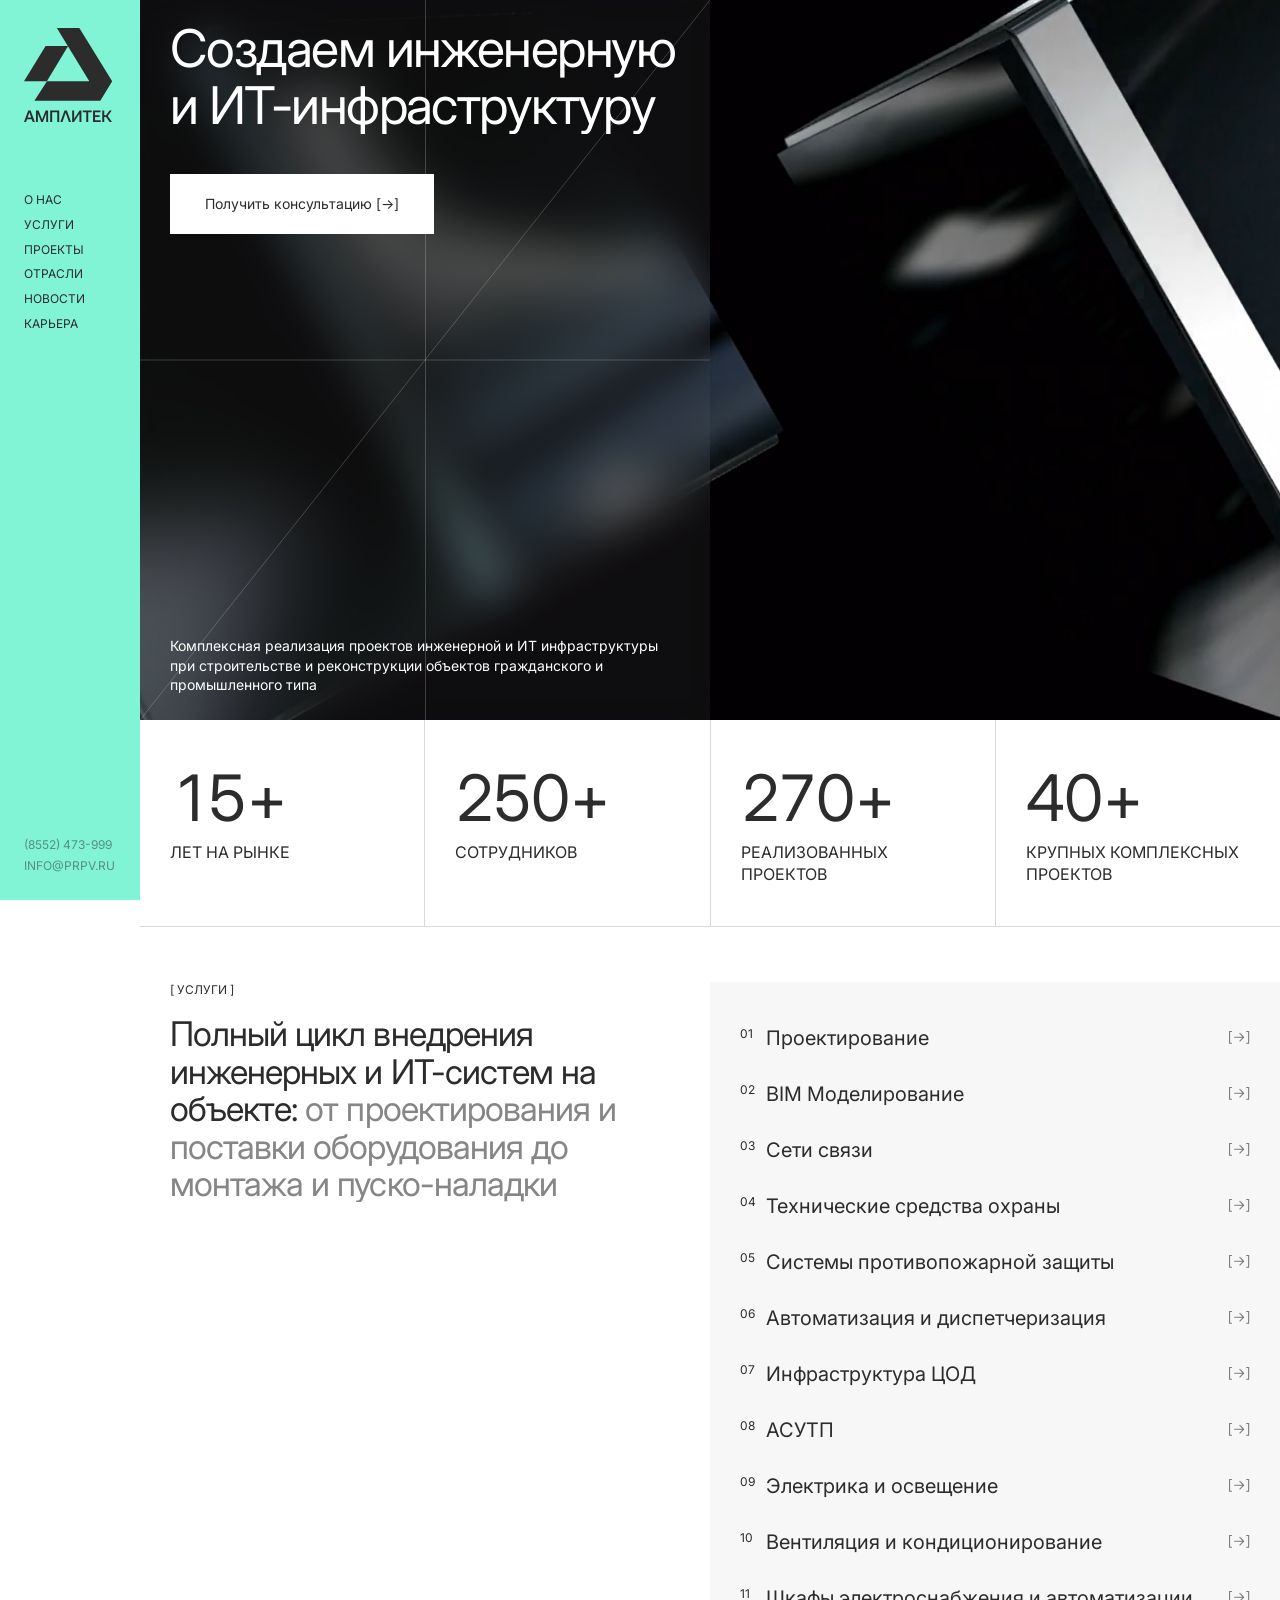
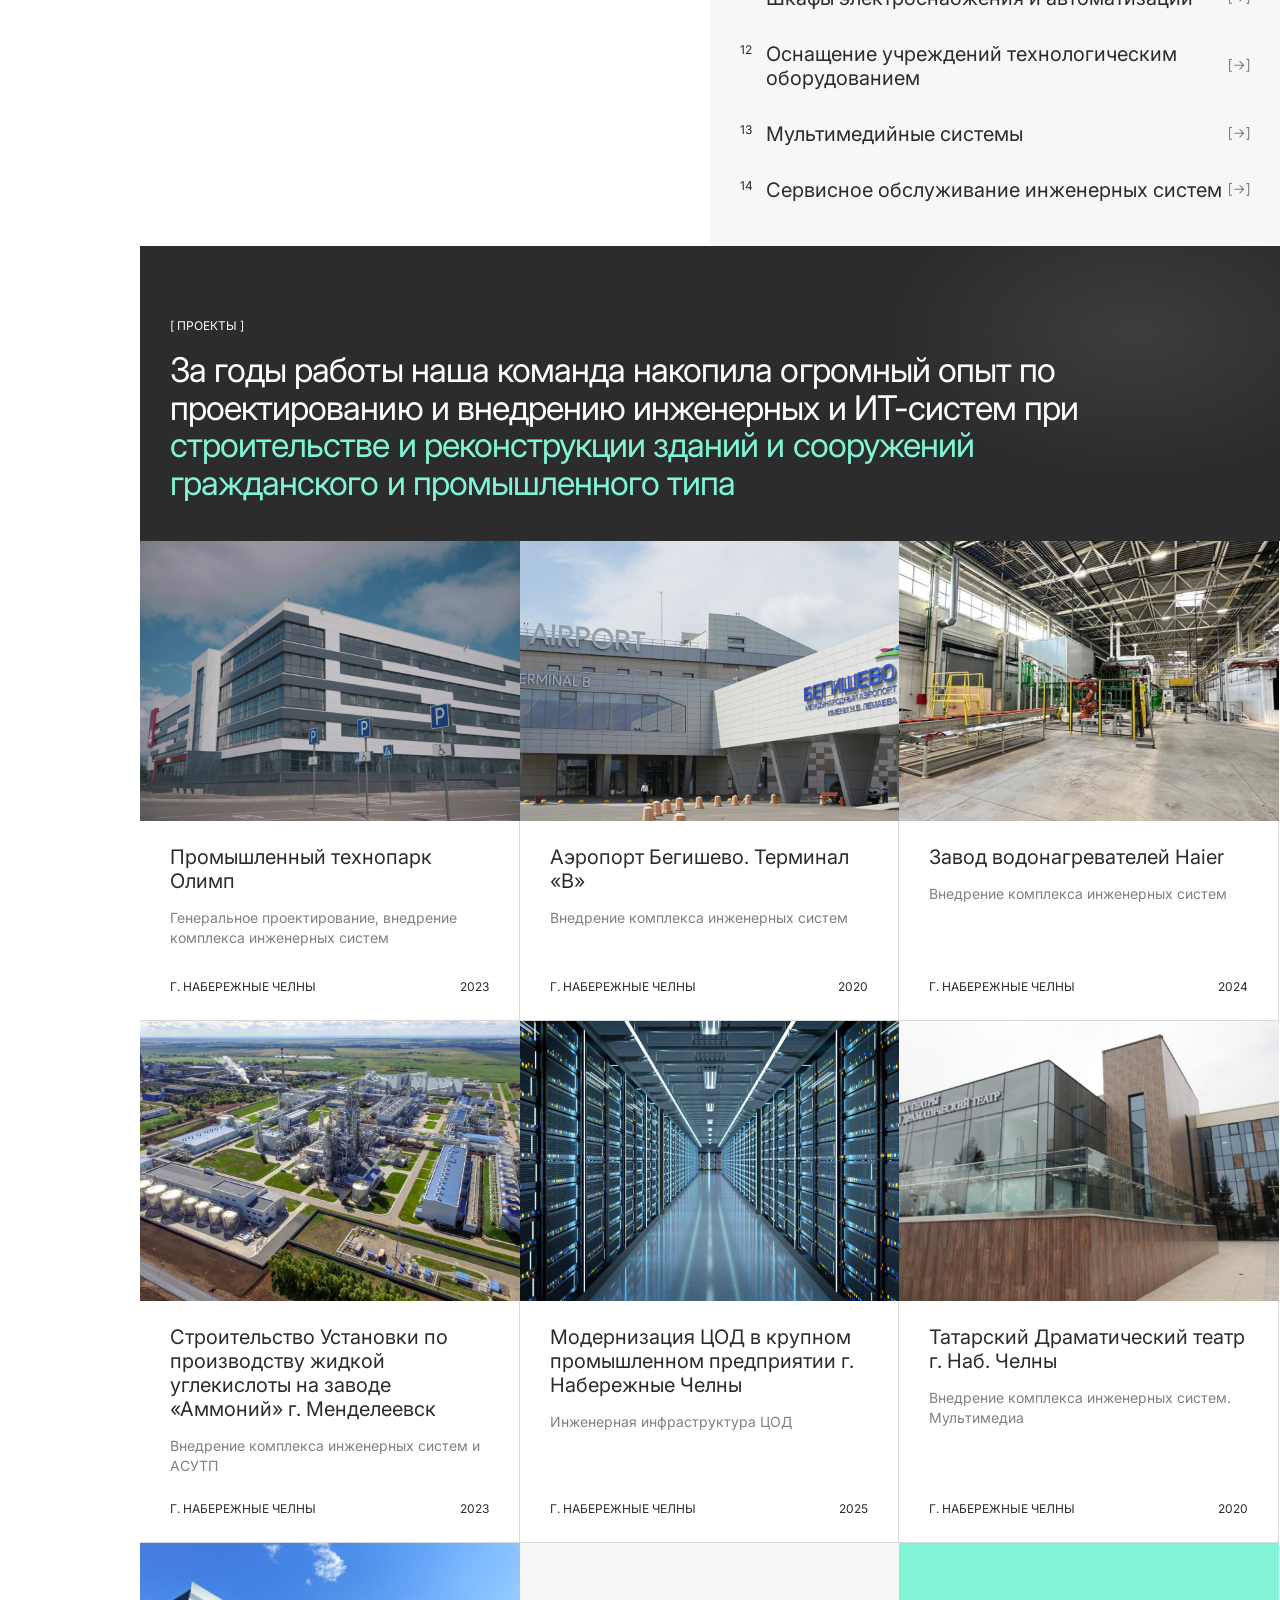
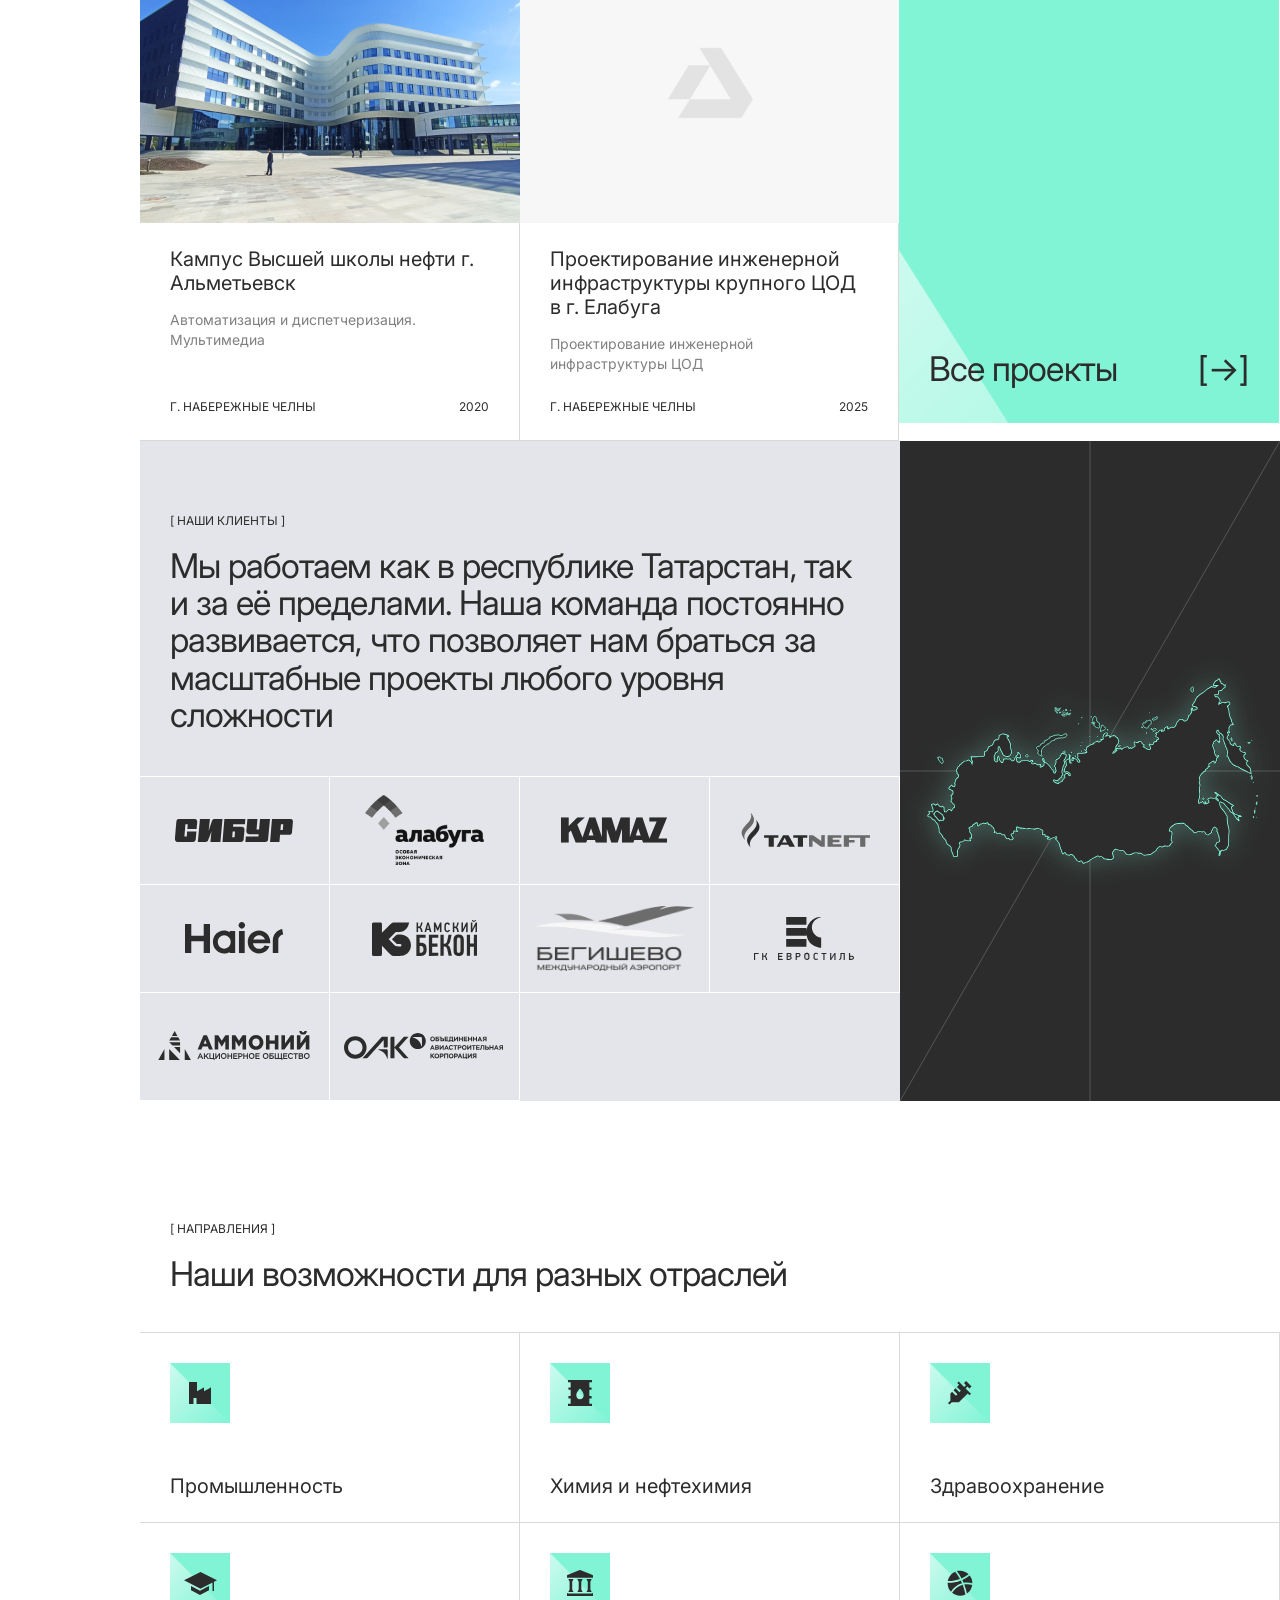
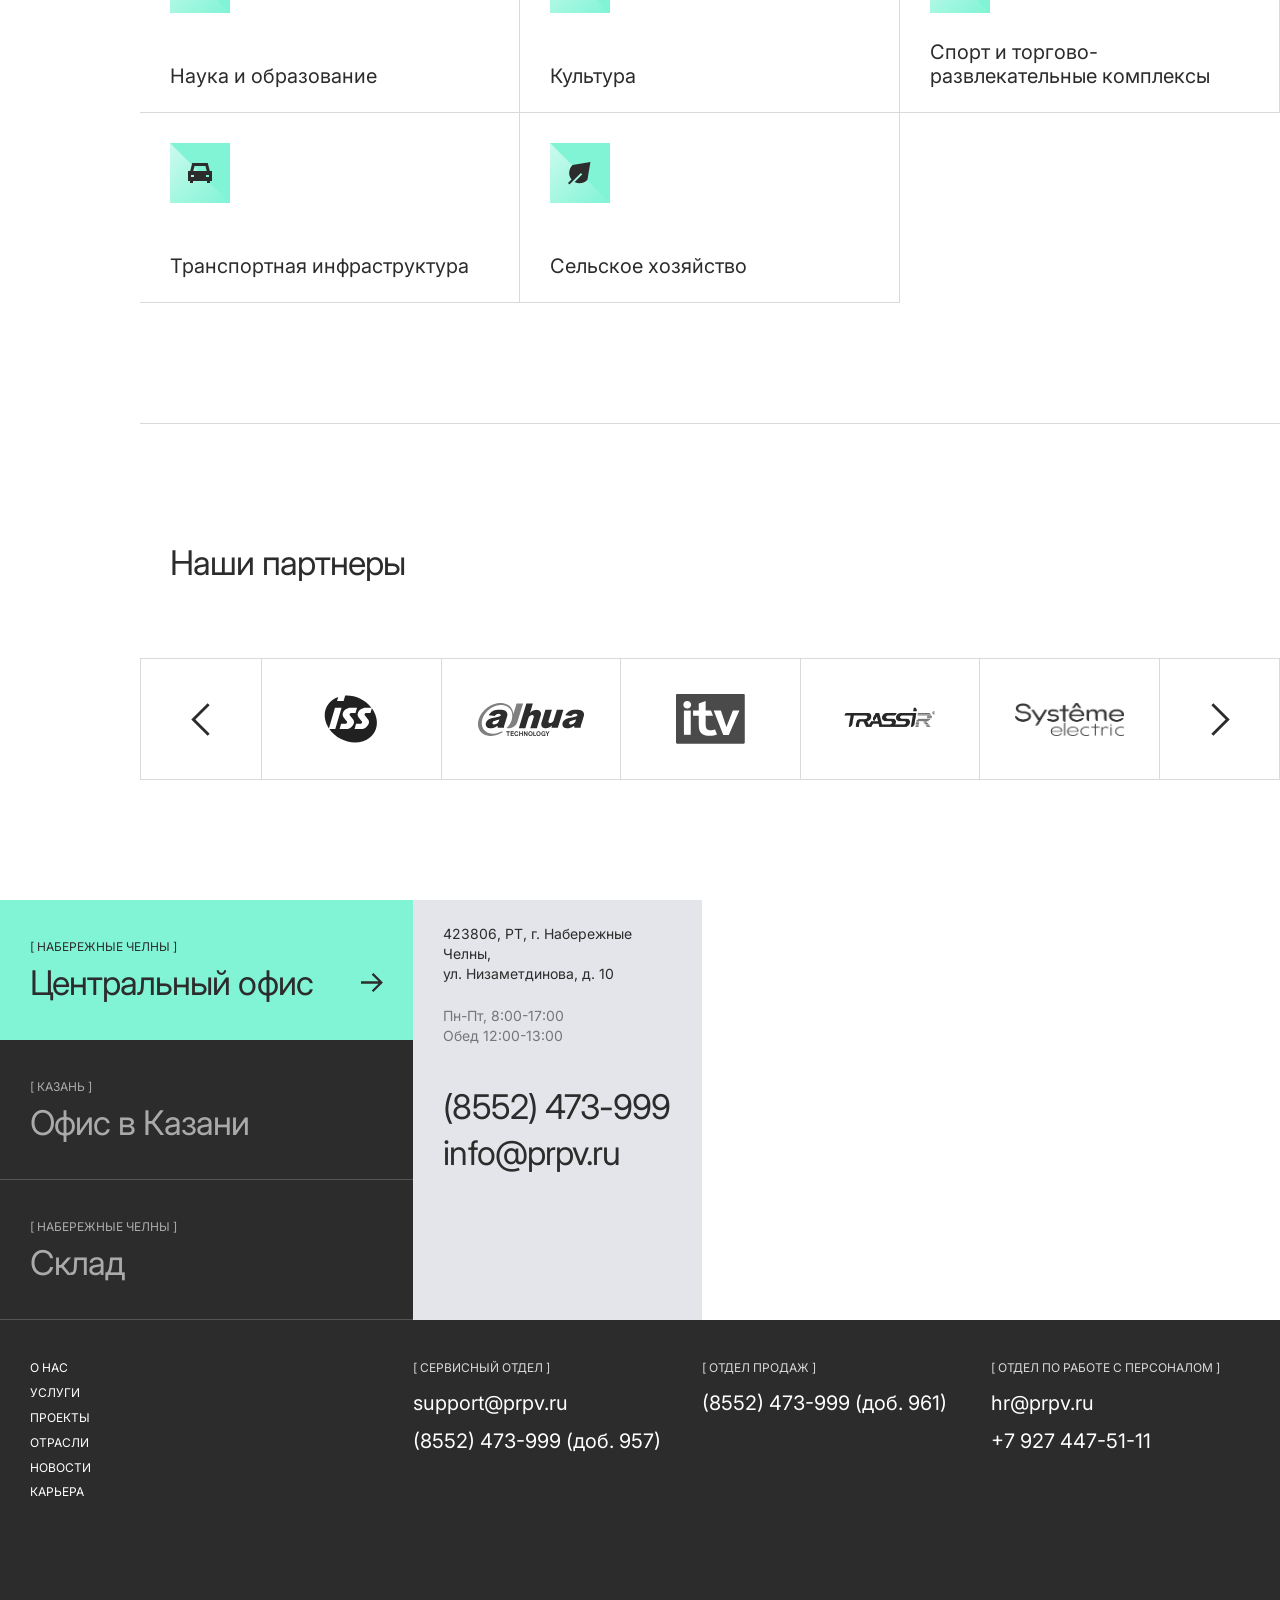
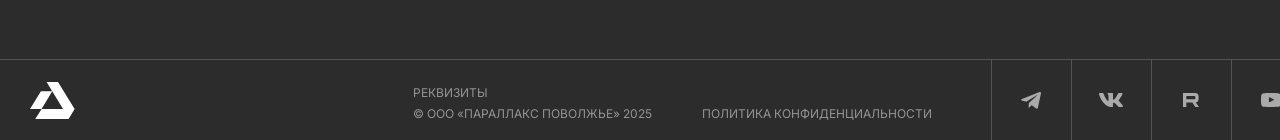
==== index.html @ 50ae4fc4 "some updates" ====
﻿<!DOCTYPE html>
<html lang="ru">
	<head>
		<meta charset="UTF-8" />
		<meta name="viewport" content="width=device-width, initial-scale=1.0" />
		<title>АМПЛИТЕК — Инженерная и ИТ-инфраструктура</title>
		<link rel="preconnect" href="https://fonts.googleapis.com" />
		<link rel="preconnect" href="https://fonts.gstatic.com" crossorigin />
		<link
			href="https://fonts.googleapis.com/css2?family=Inter:wght@400;500&display=swap"
			rel="stylesheet"
		/>
		<link rel="stylesheet" href="css/swiper-bundle.min.css" />
		<link rel="stylesheet" href="css/aos.css" />
		<link rel="stylesheet" href="css/fancybox.css" />
		<link rel="stylesheet" href="css/style.css?ver=233f3" />
	</head>
	<body>
		<!-- Mobile header bar -->
		<header class="mobile-header">
			<a href="#" class="mobile-header__logo" aria-label="АМПЛИТЕК">
				<img src="img/logo-mobile.svg" />
			</a>
		</header>

		<!-- Burger -->
		<button class="burger" id="burger" aria-label="Меню">
			<span class="burger__line"></span>
			<span class="burger__line"></span>
			<span class="burger__line"></span>
		</button>

		<!-- Overlay -->
		<div class="sidebar-overlay" id="sidebarOverlay"></div>

		<!-- Sidebar -->
		<aside class="sidebar" id="sidebar">
			<!-- Mobile header -->
			<div class="sidebar__mob-header">
				<a href="/" class="sidebar__mob-logo" aria-label="АМПЛИТЕК">
					<img src="img/logo-mobile.svg" alt="АМПЛИТЕК" />
				</a>
				<button class="sidebar__close" id="sidebarClose" aria-label="Закрыть">
					<svg width="18" height="18" viewBox="0 0 18 18" fill="none" xmlns="http://www.w3.org/2000/svg"><path d="M1 1L17 17M17 1L1 17" stroke="#2C2C2C" stroke-width="1.5" stroke-linecap="round"/></svg>
				</button>
			</div>
			<!-- Desktop + mobile nav -->
			<div class="sidebar__content">
				<a href="/" class="sidebar__logo" aria-label="АМПЛИТЕК">
					<img src="img/logo.svg" />
				</a>
				<nav class="sidebar__nav">
					<a href="about.html">о нас</a>
					<a href="services.html">Услуги</a>
					<a href="projects.html">проекты</a>
					<a href="industries.html">отрасли</a>
					<a href="news.html">новости</a>
					<a href="career.html">карьера</a>
				</nav>
			</div>
			<!-- Desktop contacts -->
			<div class="sidebar__contacts">
				<a href="tel:+78552473999">(8552) 473-999</a>
				<a href="mailto:info@prpv.ru">info@prpv.ru</a>
			</div>
			<!-- Mobile footer -->
			<div class="sidebar__mob-footer">
				<div class="sidebar__mob-depts">
					<div class="sidebar__mob-dept">
						<span class="label">[ Сервисный отдел ]</span>
						<a href="mailto:support@prpv.ru">support@prpv.ru</a>
						<a href="tel:+78552473957">(8552) 473-999 (доб. 957)</a>
					</div>
					<div class="sidebar__mob-dept">
						<span class="label">[ Отдел продаж ]</span>
						<a href="tel:+78552473961">(8552) 473-999 (доб. 961)</a>
					</div>
					<div class="sidebar__mob-dept">
						<span class="label">[ Отдел по работе с персоналом ]</span>
						<a href="mailto:hr@prpv.ru">hr@prpv.ru</a>
						<a href="tel:+79274475111">+7 927 447-51-11</a>
					</div>
				</div>
				<div class="sidebar__mob-socials">
					<a href="#" class="sidebar__mob-social" aria-label="Telegram"><svg xmlns="http://www.w3.org/2000/svg" width="20" height="17" viewBox="0 0 20 17" fill="none"><path opacity="0.6" d="M19.9362 1.51976L16.9062 15.7048C16.6802 16.7038 16.1002 16.9288 15.2622 16.4778L10.7172 13.1258L8.49216 15.2528C8.26716 15.4788 8.04116 15.7048 7.52516 15.7048L7.88016 11.0298L16.3582 3.32576C16.7122 2.97076 16.2612 2.84176 15.8102 3.13276L5.26916 9.77276L0.723157 8.38676C-0.275843 8.06476 -0.275843 7.38676 0.949157 6.93676L18.6142 0.0697602C19.4842 -0.18824 20.2262 0.26376 19.9362 1.51976Z" fill="#2C2C2C"/></svg></a>
					<a href="#" class="sidebar__mob-social" aria-label="VK"><svg xmlns="http://www.w3.org/2000/svg" width="24" height="14" viewBox="0 0 24 14" fill="none"><path opacity="0.6" fill-rule="evenodd" clip-rule="evenodd" d="M23.45 0.948C23.616 0.402 23.45 0 22.655 0H20.03C19.362 0 19.054 0.347 18.887 0.73C18.887 0.73 17.552 3.926 15.661 6.002C15.049 6.604 14.771 6.795 14.437 6.795C14.27 6.795 14.019 6.604 14.019 6.057V0.948C14.019 0.292 13.835 0 13.279 0H9.151C8.734 0 8.483 0.304 8.483 0.593C8.483 1.214 9.429 1.358 9.526 3.106V6.904C9.526 7.737 9.373 7.888 9.039 7.888C8.149 7.888 5.984 4.677 4.699 1.003C4.45 0.288 4.198 0 3.527 0H0.9C0.15 0 0 0.347 0 0.73C0 1.412 0.89 4.8 4.145 9.281C6.315 12.341 9.37 14 12.153 14C13.822 14 14.028 13.632 14.028 12.997V10.684C14.028 9.947 14.186 9.8 14.715 9.8C15.105 9.8 15.772 9.992 17.33 11.467C19.11 13.216 19.403 14 20.405 14H23.03C23.78 14 24.156 13.632 23.94 12.904C23.702 12.18 22.852 11.129 21.725 9.882C21.113 9.172 20.195 8.407 19.916 8.024C19.527 7.533 19.638 7.314 19.916 6.877C19.916 6.877 23.116 2.451 23.449 0.948" fill="#2C2C2C"/></svg></a>
					<a href="#" class="sidebar__mob-social" aria-label="Rutube"><svg width="16" height="14" viewBox="0 0 16 14" fill="none" xmlns="http://www.w3.org/2000/svg"><path opacity="0.6" d="M11.1072 6.36077H3.30772V3.08736H11.1072C11.5628 3.08736 11.8796 3.17159 12.0386 3.31866C12.1975 3.46574 12.296 3.73853 12.296 4.13702V5.31239C12.296 5.73224 12.1975 6.00502 12.0386 6.15211C11.8796 6.29917 11.5628 6.36205 11.1072 6.36205V6.36077ZM11.6423 0.0012518H0V14H3.30772V9.44563H9.40354L12.296 14H16L12.8109 9.42427C13.9867 9.23947 14.5146 8.85731 14.95 8.22752C15.3854 7.59774 15.6038 6.59082 15.6038 5.24701V4.19737C15.6038 3.40037 15.5242 2.77058 15.3854 2.28788C15.2466 1.80515 15.0094 1.3853 14.6724 1.00817C14.3165 0.65117 13.9202 0.399743 13.4445 0.231297C12.9687 0.0842335 12.3743 0 11.6423 0V0.0012518Z" fill="#2C2C2C"/></svg></a>
					<a href="#" class="sidebar__mob-social" aria-label="YouTube"><svg width="20" height="14" viewBox="0 0 20 14" fill="none" xmlns="http://www.w3.org/2000/svg"><path opacity="0.6" fill-rule="evenodd" clip-rule="evenodd" d="M7.935 9.58282V3.98919L13.338 6.79596L7.935 9.58282ZM19.8 3.02076C19.8 3.02076 19.605 1.64823 19.005 1.04408C18.245 0.251813 17.392 0.247832 17.001 0.201052C14.203 1.33481e-07 10.004 0 10.004 0H9.996C9.996 0 5.798 1.33481e-07 2.999 0.201052C2.608 0.247832 1.756 0.250817 0.995 1.04408C0.395 1.64823 0.2 3.02076 0.2 3.02076C0.2 3.02076 0 4.63117 0 6.24257V7.75245C0 9.36286 0.2 10.9743 0.2 10.9743C0.2 10.9743 0.395 12.3458 0.995 12.95C1.755 13.7432 2.755 13.7173 3.2 13.8009C4.8 13.9532 10 14 10 14C10 14 14.203 13.994 17.001 13.793C17.392 13.7462 18.245 13.7432 19.005 12.95C19.605 12.3458 19.8 10.9743 19.8 10.9743C19.8 10.9743 20 9.36286 20 7.75245V6.24257C20 4.63117 19.8 3.02076 19.8 3.02076Z" fill="#2C2C2C"/></svg></a>
				</div>
			</div>
		</aside>

		<!-- Main content -->
		<main class="main">
			<!-- 1. HERO -->
			<section class="hero" id="about">
				<div class="hero__bg">
					<video
						class="hero__bg-video"
						src="img/14471912_1280_720_30fps.mp4"
						autoplay
						muted
						loop
						playsinline
						preload="auto"
						poster="img/hero-bg.jpg"
					></video>
				</div>
				<div class="hero__overlay">
					<div class="lines lines--glass">
						<div class="hero__glass"></div>

						<!-- vertical center -->
						<div class="line line--v line--center"></div>

						<!-- horizontal center -->
						<div class="line line--h line--middle"></div>

						<!-- diagonal -->
						<svg class="line line--diag">
							<line x1="100%" y1="0" x2="0" y2="100%" />
						</svg>
					</div>

					<div class="hero__inner">
						<h1 class="hero__title reveal-text" duration="10s" delay="0s">
							Создаем инженерную<br />
							и ИТ-инфраструктуру
						</h1>
						<a href="javascript:;" data-fancybox data-src="#hero-cta-modal" class="btn hero__btn reveal-text" duration="7s" delay="0s"
							>Получить консультацию [→]</a
						>
	
					</div>
					<p class="text hero__desc reveal-text" duration="10s" delay="0s">
						Комплексная реализация проектов инженерной и ИТ инфраструктуры при
						строительстве и реконструкции объектов гражданского и промышленного
						типа
					</p>
					<a href="javascript:;" data-fancybox data-src="#hero-cta-modal" class="btn hero__btn--mob">Получить консультацию [→]</a>
				</div>
			</section>

			<!-- 2. STATS -->
			<section class="stats">
				<div class="stats__row">
					<div class="stats__item" data-aos="fade-zoom-in" data-aos-delay="0">
						<span class="stat-block__number" data-count="15" data-suffix="+">15+</span>
						<span class="stat-block__label reveal-text" delay="0.3s">лет на рынке</span>
					</div>
					<div class="stats__item" data-aos="fade-zoom-in" data-aos-delay="200">
						<span class="stat-block__number" data-count="250" data-suffix="+">250+</span>
						<span class="stat-block__label reveal-text" delay="0.3s">сотрудников</span>
					</div>
					<div class="stats__item" data-aos="fade-zoom-in" data-aos-delay="400">
						<span class="stat-block__number" data-count="270" data-suffix="+">270+</span>
						<span class="stat-block__label reveal-text" delay="0.3s">реализованных проектов</span>
					</div>
					<div class="stats__item" data-aos="fade-zoom-in" data-aos-delay="600">
						<span class="stat-block__number" data-count="40" data-suffix="+">40+</span>
						<span class="stat-block__label reveal-text" delay="0.3s">крупных комплексных проектов</span>
					</div>
				</div>
			</section>

			<!-- 3. SERVICES -->
			<section class="services" id="services">
				<div class="services__inner">
					<div class="services__info">
						<div class="section-title">
							<span class="section-title__label label reveal-text"  duration="10s" delay="0s">[ услуги ]</span>
							<h2 class="section-title__heading reveal-text" duration="10s" delay="0s">
								Полный цикл внедрения инженерных и ИТ-систем на объекте:
								<span>
									от проектирования и поставки оборудования до монтажа и
									пуско-наладки</span
								>
							</h2>
						</div>
					</div>
					<div class="services__list-wrap">
						<ul class="services__list">
							<li class="service-item" data-aos="fade-zoom-in" data-aos-delay="0">
								<a href="#" class="service-item__text-cont">
									<span class="service-item__num">01</span
									><span class="service-item__name">Проектирование</span>
								</a>
							</li>
							<li class="service-item" data-aos="fade-zoom-in" data-aos-delay="50">
								<a href="#" class="service-item__text-cont">
									<span class="service-item__num">02</span
									><span class="service-item__name">BIM Моделирование</span>
								</a>
							</li>
							<li class="service-item" data-aos="fade-zoom-in" data-aos-delay="100">
								<a href="#" class="service-item__text-cont">
									<span class="service-item__num">03</span
									><span class="service-item__name">Сети связи</span>
								</a>
							</li>
							<li class="service-item" data-aos="fade-zoom-in" data-aos-delay="150">
								<a href="#" class="service-item__text-cont">
									<span class="service-item__num">04</span
									><span class="service-item__name"
										>Технические средства охраны</span
									>
								</a>
							</li>
							<li class="service-item" data-aos="fade-zoom-in" data-aos-delay="200">
								<a href="#" class="service-item__text-cont">
									<span class="service-item__num">05</span
									><span class="service-item__name"
										>Системы противопожарной защиты</span
									>
								</a>
							</li>
							<li class="service-item" data-aos="fade-zoom-in" data-aos-delay="250">
								<a href="#" class="service-item__text-cont">
									<span class="service-item__num">06</span
									><span class="service-item__name"
										>Автоматизация и диспетчеризация</span
									>
								</a>
							</li>
							<li class="service-item" data-aos="fade-zoom-in" data-aos-delay="300">
								<a href="#" class="service-item__text-cont">
									<span class="service-item__num">07</span
									><span class="service-item__name">Инфраструктура ЦОД</span>
								</a>
							</li>
							<li class="service-item" data-aos="fade-zoom-in" data-aos-delay="350">
								<a href="#" class="service-item__text-cont">
									<span class="service-item__num">08</span
									><span class="service-item__name">АСУТП</span>
								</a>
							</li>
							<li class="service-item" data-aos="fade-zoom-in" data-aos-delay="400">
								<a href="#" class="service-item__text-cont">
									<span class="service-item__num">09</span
									><span class="service-item__name">Электрика и освещение</span>
								</a>
							</li>
							<li class="service-item" data-aos="fade-zoom-in" data-aos-delay="450">
								<a href="#" class="service-item__text-cont">
									<span class="service-item__num">10</span
									><span class="service-item__name"
										>Вентиляция и кондиционирование</span
									>
								</a>
							</li>
							<li class="service-item" data-aos="fade-zoom-in" data-aos-delay="500">
								<a href="#" class="service-item__text-cont">
									<span class="service-item__num">11</span
									><span class="service-item__name"
										>Шкафы электроснабжения и автоматизации</span
									>
								</a>
							</li>
							<li class="service-item" data-aos="fade-zoom-in" data-aos-delay="550">
								<a href="#" class="service-item__text-cont">
									<span class="service-item__num">12</span
									><span class="service-item__name"
										>Оснащение учреждений технологическим оборудованием</span
									>
								</a>
							</li>
							<li class="service-item" data-aos="fade-zoom-in" data-aos-delay="600">
								<a href="#" class="service-item__text-cont">
									<span class="service-item__num">13</span
									><span class="service-item__name"
										>Мультимедийные системы</span
									>
								</a>
							</li>
							<li class="service-item" data-aos="fade-zoom-in" data-aos-delay="650">
								<a href="#" class="service-item__text-cont">
									<span class="service-item__num">14</span
									><span class="service-item__name"
										>Сервисное обслуживание инженерных систем</span
									>
								</a>
							</li>
						</ul>
						<button class="services__show-more" aria-expanded="false">Показать еще [+]</button>
					</div>
				</div>
			</section>

			<!-- 4. PROJECTS -->
			<section class="projects" id="projects">
				<div class="projects__header">
					<div class="section-title">
						<span class="section-title__label section-title__label--white label reveal-text" duration="10s" delay="0.1s"							>[ Проекты ]</span
						>
						<h2 class="section-title__heading section-title__heading--white reveal-text" duration="10s" delay="0.2s">
							За годы работы наша команда накопила огромный опыт по
							проектированию и внедрению инженерных и ИТ-систем при
							<span>
								строительстве и реконструкции зданий и сооружений гражданского
								и промышленного типа
							</span>
						</h2>
					</div>
					<div class="projects__glow"></div>
				</div>
				<div class="projects__grid">
					<a href="project-detail.html" class="case-card">
						<div class="case-card__inner" data-aos="fade-zoom-in" data-aos-delay="0">
						<div class="case-card__img-wrap">
							<img
								src="img/project-1.jpg"
								alt="Промышленный технопарк Олимп"
								class="case-card__img"
							/>
						</div>
						<div class="case-card__body">
							<div class="case-card__info">
								<h3 class="case-card__title">Промышленный технопарк Олимп</h3>
								<p class="case-card__desc">
									Генеральное проектирование, внедрение комплекса инженерных
									систем
								</p>
							</div>
							<div class="case-card__meta">
								<span class="case-card__city label">г. Набережные Челны</span>
								<span class="case-card__year label">2023</span>
							</div>
						</div>
						</div>
					</a>

					<a href="project-detail.html" class="case-card">
						<div class="case-card__inner" data-aos="fade-zoom-in" data-aos-delay="200">
						<div class="case-card__img-wrap">
							<img
								src="img/project-2.jpg"
								alt="Аэропорт Бегишево"
								class="case-card__img"
							/>
						</div>
						<div class="case-card__body">
							<div class="case-card__info">
								<h3 class="case-card__title">
									Аэропорт Бегишево. Терминал «B»
								</h3>
								<p class="case-card__desc">
									Внедрение комплекса инженерных систем
								</p>
							</div>
							<div class="case-card__meta">
								<span class="case-card__city label">г. Набережные Челны</span>
								<span class="case-card__year label">2020</span>
							</div>
						</div>
						</div>
					</a>

					<a href="project-detail.html" class="case-card">
						<div class="case-card__inner" data-aos="fade-zoom-in" data-aos-delay="400">
						<div class="case-card__img-wrap">
							<img
								src="img/project-3.jpg"
								alt="Завод Haier"
								class="case-card__img"
							/>
						</div>
						<div class="case-card__body">
							<div class="case-card__info">
								<h3 class="case-card__title">Завод водонагревателей Haier</h3>
								<p class="case-card__desc">
									Внедрение комплекса инженерных систем
								</p>
							</div>
							<div class="case-card__meta">
								<span class="case-card__city label">г. Набережные Челны</span>
								<span class="case-card__year label">2024</span>
							</div>
						</div>
						</div>
					</a>

					<a href="project-detail.html" class="case-card">
						<div class="case-card__inner" data-aos="fade-zoom-in" data-aos-delay="0">
						<div class="case-card__img-wrap">
							<img
								src="img/project-4.jpg"
								alt="Завод Аммоний"
								class="case-card__img"
							/>
						</div>
						<div class="case-card__body">
							<div class="case-card__info">
								<h3 class="case-card__title">
									Строительство Установки по производству жидкой углекислоты на
									заводе «Аммоний» г. Менделеевск
								</h3>
								<p class="case-card__desc">
									Внедрение комплекса инженерных систем и АСУТП
								</p>
							</div>
							<div class="case-card__meta">
								<span class="case-card__city label">г. Набережные Челны</span>
								<span class="case-card__year label">2023</span>
							</div>
						</div>
						</div>
					</a>

					<a href="project-detail.html" class="case-card">
						<div class="case-card__inner" data-aos="fade-zoom-in" data-aos-delay="200">
						<div class="case-card__img-wrap">
							<img
								src="img/project-5.jpg"
								alt="Модернизация ЦОД"
								class="case-card__img"
							/>
						</div>
						<div class="case-card__body">
							<div class="case-card__info">
								<h3 class="case-card__title">
									Модернизация ЦОД в крупном промышленном предприятии г.
									Набережные Челны
								</h3>
								<p class="case-card__desc">Инженерная инфраструктура ЦОД</p>
							</div>
							<div class="case-card__meta">
								<span class="case-card__city label">г. Набережные Челны</span>
								<span class="case-card__year label">2025</span>
							</div>
						</div>
						</div>
					</a>

					<a href="project-detail.html" class="case-card">
						<div class="case-card__inner" data-aos="fade-zoom-in" data-aos-delay="400">
						<div class="case-card__img-wrap">
							<img
								src="img/project-6.jpg"
								alt="Татарский Драматический театр"
								class="case-card__img"
							/>
						</div>
						<div class="case-card__body">
							<div class="case-card__info">
								<h3 class="case-card__title">
									Татарский Драматический театр г. Наб. Челны
								</h3>
								<p class="case-card__desc">
									Внедрение комплекса инженерных систем. Мультимедиа
								</p>
							</div>
							<div class="case-card__meta">
								<span class="case-card__city label">г. Набережные Челны</span>
								<span class="case-card__year label">2020</span>
							</div>
						</div>
						</div>
					</a>

					<a href="project-detail.html" class="case-card">
						<div class="case-card__inner" data-aos="fade-zoom-in" data-aos-delay="0">
						<div class="case-card__img-wrap">
							<img
								src="img/project-7.jpg"
								alt="Кампус Высшей школы нефти"
								class="case-card__img"
							/>
						</div>
						<div class="case-card__body">
							<div class="case-card__info">
								<h3 class="case-card__title">
									Кампус Высшей школы нефти г. Альметьевск
								</h3>
								<p class="case-card__desc">
									Автоматизация и диспетчеризация. Мультимедиа
								</p>
							</div>
							<div class="case-card__meta">
								<span class="case-card__city label">г. Набережные Челны</span>
								<span class="case-card__year label">2020</span>
							</div>
						</div>
						</div>
					</a>

					<a href="project-detail.html" class="case-card">
						<div class="case-card__inner" data-aos="fade-zoom-in" data-aos-delay="200">
						<!-- PLACEHOLDER: project-8 image has no fill in Figma source node 120:2284 -->
						<div class="case-card__img-wrap">
							<img
								src="img/project-8.jpg"
								alt="ЦОД в г. Елабуга"
								class="case-card__img"
							/>
						</div>
						<div class="case-card__body">
							<div class="case-card__info">
								<h3 class="case-card__title">
									Проектирование инженерной инфраструктуры крупного ЦОД в г.
									Елабуга
								</h3>
								<p class="case-card__desc">
									Проектирование инженерной инфраструктуры ЦОД
								</p>
							</div>
							<div class="case-card__meta">
								<span class="case-card__city label">г. Набережные Челны</span>
								<span class="case-card__year label">2025</span>
							</div>
						</div>
						</div>
					</a>
					
					<div data-aos="fade-zoom-in" data-aos-delay="400" class="case-card">
						<a href="#" class="big-btn-cell accent-tri">
							<div class="big-btn-cell__inner">
								<span class="big-btn-cell__text">Все проекты</span>
								<span class="big-btn-cell__arrow">[→]</span>
							</div>
						</a>
					</div>
				</div>
			</section>

			<!-- 5. CLIENTS + MAP -->
			<section class="clients">
				<div class="clients__inner">
					<div class="clients__content">
						<div class="section-title">
							<span class="section-title__label label  reveal-text" duration="10s" delay="0.1s"	 >[ Наши клиенты ]</span>
							<h2 class="section-title__heading reveal-text" duration="10s" delay="0.1s"	>
								Мы работаем как в республике Татарстан, так и за её пределами.
								Наша команда постоянно развивается, что позволяет нам браться за
								масштабные проекты любого уровня сложности
							</h2>
						</div>
						<div class="clients__logos">
							<div class="clients__logo-placeholder" data-aos="fade-zoom-in" data-aos-delay="0">
								<img src="img/sibur-logo.svg" />
							</div>
							<div class="clients__logo-placeholder" data-aos="fade-zoom-in" data-aos-delay="200">
								<img src="img/alabuga-logo.png" />
							</div>
							<div class="clients__logo-placeholder" data-aos="fade-zoom-in" data-aos-delay="400">
								<img src="img/kamaz-svg.svg" />
							</div>
							<div class="clients__logo-placeholder" data-aos="fade-zoom-in" data-aos-delay="600">
								<img src="img/tatneft-logo.svg" />
							</div>
							<div class="clients__logo-placeholder" data-aos="fade-zoom-in" data-aos-delay="200">
								<img src="img/haier.svg" />
							</div>
							<div class="clients__logo-placeholder" data-aos="fade-zoom-in" data-aos-delay="400">
								<img src="img/kams-beton-logo.svg" />
							</div>
							<div class="clients__logo-placeholder" data-aos="fade-zoom-in" data-aos-delay="600">
								<img src="img/begi.png" />
							</div>
							<div class="clients__logo-placeholder" data-aos="fade-zoom-in" data-aos-delay="800">
								<img src="img/evrostile.svg" />
							</div>
							<div class="clients__logo-placeholder" data-aos="fade-zoom-in" data-aos-delay="800">
								<img src="img/amoni.svg" />
							</div>
							<div class="clients__logo-placeholder" data-aos="fade-zoom-in" data-aos-delay="800">
								<img src="img/aok.svg" />
							</div>
						</div>
					</div>
					<div class="clients__map">
						<div class="lines lines--glass">
							<img src="img/map.svg" />

							<!-- vertical center -->
							<div class="line line--v line--center"></div>

							<!-- horizontal center -->
							<div class="line line--h line--middle"></div>

							<!-- diagonal -->
							<svg class="line line--diag">
								<line x1="100%" y1="0" x2="0" y2="100%" />
							</svg>
						</div>
					</div>
				</div>
			</section>

			<!-- 6. INDUSTRIES -->
			<section class="industries" id="industries">
				<div class="industries__title">
					<span class="section-title__label label reveal-text" duration="10s" >[ Направления ]</span>
					<h2 class="section-title__heading reveal-text" duration="10s" >
						Наши возможности для разных отраслей
					</h2>
				</div>
				<div class="industries__grid">
					<div class="industry-card-item" data-aos="fade-zoom-in" data-aos-delay="0">
						<a href="industries-detail.html" class="industry-card">
							<div class="industry-card__icon accent-tri">
								<img src="img/industry1.svg" />
							</div>
							<h3 class="industry-card__name">Промышленность</h3>
						</a>
					</div>

					<div class="industry-card-item" data-aos="fade-zoom-in" data-aos-delay="100">
						<a href="industries-detail.html" class="industry-card">
							<div class="industry-card__icon accent-tri">
								<img src="img/industry2.svg" />
							</div>
							<h3 class="industry-card__name">Химия и нефтехимия</h3>
						</a>
					</div>

					<div class="industry-card-item" data-aos="fade-zoom-in" data-aos-delay="200">
						<a href="industries-detail.html" class="industry-card">
							<div class="industry-card__icon accent-tri">
								<img src="img/industry3.svg" />
							</div>
							<h3 class="industry-card__name">Здравоохранение</h3>
						</a>
					</div>

					<div class="industry-card-item" data-aos="fade-zoom-in" data-aos-delay="0">
						<a href="industries-detail.html" class="industry-card">
							<div class="industry-card__icon accent-tri">
								<img src="img/industry4.svg" />
							</div>
							<h3 class="industry-card__name">Наука и образование</h3>
						</a>
					</div>

					<div class="industry-card-item" data-aos="fade-zoom-in" data-aos-delay="100">
						<a href="industries-detail.html" class="industry-card">
							<div class="industry-card__icon accent-tri">
								<img src="img/industry5.svg" />
							</div>
							<h3 class="industry-card__name">Культура</h3>
						</a>
					</div>

					<div class="industry-card-item" data-aos="fade-zoom-in" data-aos-delay="200">
						<a href="industries-detail.html" class="industry-card">
							<div class="industry-card__icon accent-tri">
								<img src="img/industry6.svg" />
							</div>
							<h3 class="industry-card__name">
								Спорт и торгово-развлекательные комплексы
							</h3>
						</a>
					</div>

					<div class="industry-card-item" data-aos="fade-zoom-in" data-aos-delay="0">
						<a href="industries-detail.html" class="industry-card">
							<div class="industry-card__icon accent-tri">
								<img src="img/industry7.svg" />
							</div>
							<h3 class="industry-card__name">Транспортная инфраструктура</h3>
						</a>
					</div>

					<div class="industry-card-item" data-aos="fade-zoom-in" data-aos-delay="100">
						<a href="industries-detail.html" class="industry-card">
							<div class="industry-card__icon accent-tri">
								<img src="img/industry8.svg" />
							</div>
							<h3 class="industry-card__name">Сельское хозяйство</h3>
						</a>
					</div>
				</div>
			</section>

			<!-- 7. PARTNERS -->
			<section class="partners" id="partners">
				<h2 class="partners__title reveal-text" duration="10s">Наши партнеры</h2>
				<div class="partners__slider-wrap"  data-aos="fade-zoom-in" data-aos-delay="400">
					<button
						class="partners__btn partners__btn--prev"
						id="partnersPrev"
						aria-label="Назад"
					>
						<svg
							width="49"
							height="49"
							viewBox="0 0 49 49"
							fill="none"
							xmlns="http://www.w3.org/2000/svg"
						>
							<path
								fill-rule="evenodd"
								clip-rule="evenodd"
								d="M30.6263 8.16602L14.293 24.4994L30.6263 40.8327L32.668 38.791L18.3763 24.4994L32.668 10.2077L30.6263 8.16602Z"
								fill="#2C2C2C"
							/>
						</svg>
					</button>
					<div class="swiper partners-swiper" >
						<div class="swiper-wrapper">
							<div class="swiper-slide">
								<div class="partner-logo">
									<img src="img/partner1.svg" alt="Партнер" />
								</div>
							</div>
							<div class="swiper-slide">
								<div class="partner-logo">
									<img src="img/partner2.svg" alt="Партнер" />
								</div>
							</div>
							<div class="swiper-slide">
								<div class="partner-logo">
									<img src="img/partner3.svg" alt="Партнер" />
								</div>
							</div>
							<div class="swiper-slide">
								<div class="partner-logo">
									<img src="img/partner4.png" alt="Партнер" />
								</div>
							</div>
							<div class="swiper-slide">
								<div class="partner-logo">
									<img src="img/partner5.png" alt="Партнер" />
								</div>
							</div>
								<div class="swiper-slide">
								<div class="partner-logo">
									<img src="img/partner1.svg" alt="Партнер" />
								</div>
							</div>
							<div class="swiper-slide">
								<div class="partner-logo">
									<img src="img/partner2.svg" alt="Партнер" />
								</div>
							</div>
							<div class="swiper-slide">
								<div class="partner-logo">
									<img src="img/partner3.svg" alt="Партнер" />
								</div>
							</div>
							<div class="swiper-slide">
								<div class="partner-logo">
									<img src="img/partner4.png" alt="Партнер" />
								</div>
							</div>
							<div class="swiper-slide">
								<div class="partner-logo">
									<img src="img/partner5.png" alt="Партнер" />
								</div>
							</div>
						</div>
					</div>
					<button
						class="partners__btn partners__btn--next"
						id="partnersNext"
						aria-label="Вперед"
					>
						<svg
							width="49"
							height="49"
							viewBox="0 0 49 49"
							fill="none"
							xmlns="http://www.w3.org/2000/svg"
						>
							<path
								fill-rule="evenodd"
								clip-rule="evenodd"
								d="M18.3737 8.16602L34.707 24.4994L18.3737 40.8327L16.332 38.791L30.6237 24.4994L16.332 10.2077L18.3737 8.16602Z"
								fill="#2C2C2C"
							/>
						</svg>
					</button>
				</div>
			</section>
		
		<!-- HERO CTA MODAL -->
		<div id="hero-cta-modal" style="display:none; max-width:1260px; width:100%;">
			<div class="service-cta service-cta--modal">
				<div class="service-cta__left accent-tri-right">
					<div class="service-cta__text">
						<h2 class="service-cta__headline">Получите консультацию</h2>
						<p class="service-cta__desc">
							Оставьте ваши контакты, наши специалисты свяжутся с вами и расскажут о решениях для вашего объекта
						</p>
					</div>
					<div class="service-cta__phone-block">
						<p class="service-cta__phone-label">Или позвоните нам самостоятельно:</p>
						<div class="service-cta__phone-bottom">
							<div class="service-cta__phone">(8552) 473-999</div>
							<div class="service-cta__ext">доб. 961</div>
						</div>
					</div>
				</div>
				<div class="service-cta__right">
					<p class="service-cta__form-tag">заполните форму</p>
					<form class="cta-form" id="heroCta" novalidate>
						<div class="cta-form__fields">
							<div class="cta-form__field" data-required data-validate="name">
								<div class="cta-form__field_inner">
									<input class="cta-form__input" id="hm-name" type="text" name="name" placeholder=" " autocomplete="name" />
									<label class="cta-form__label" for="hm-name">ФИО <span class="cta-form__req">*</span></label>
								</div>
							</div>
							<div class="cta-form__field" data-required data-validate="email">
								<div class="cta-form__field_inner">
									<input class="cta-form__input" id="hm-email" type="email" name="email" placeholder=" " autocomplete="email" />
									<label class="cta-form__label" for="hm-email">EMAIL <span class="cta-form__req">*</span></label>
								</div>
							</div>
							<div class="cta-form__field" data-required data-validate="phone">
								<div class="cta-form__field_inner">
									<input class="cta-form__input" id="hm-phone" type="tel" name="phone" placeholder=" " autocomplete="tel" />
									<label class="cta-form__label" for="hm-phone">Телефон <span class="cta-form__req">*</span></label>
								</div>
							</div>
							<div class="cta-form__field" data-validate="company">
								<div class="cta-form__field_inner">
									<input class="cta-form__input" id="hm-company" type="text" name="company" placeholder=" " autocomplete="organization" />
									<label class="cta-form__label" for="hm-company">Компания</label>
								</div>
							</div>
							<div class="cta-form__field cta-form__field--full">
								<div class="cta-form__field_inner">
									<textarea class="cta-form__textarea" id="hm-comment" name="comment" placeholder=" "></textarea>
									<label class="cta-form__label" for="hm-comment">Комментарий</label>
								</div>
							</div>
						</div>
						<div class="cta-form__footer">
							<label class="cta-form__consent" id="hmConsent">
								<span class="cta-form__checkbox" id="hmCheckbox">
									<svg class="cta-form__checkbox-mark" width="12" height="10" viewBox="0 0 12 10" fill="none" xmlns="http://www.w3.org/2000/svg">
										<path d="M1 5l3.5 3.5L11 1" stroke="#80F4D5" stroke-width="1.5" stroke-linecap="round" stroke-linejoin="round" />
									</svg>
								</span>
								<span class="cta-form__consent-text">Согласие на обработку персональных данных</span>
							</label>
							<button class="cta-form__submit" type="submit" id="hmSubmit">Отправить [→]</button>
						</div>
						<div class="cta-form__error-msg" id="hmErrorMsg"></div>
					</form>
					<div class="cta-toast" id="hmToast">
						<div class="cta-toast__bar"></div>
						<p class="cta-toast__text">Спасибо! Ваша заявка успешно оформлена, мы вам перезвоним.</p>
						<button class="cta-toast__close" id="hmToastClose" aria-label="Закрыть">×</button>
					</div>
				</div>
			</div>
		</div>
		</main>

		<!-- FOOTER -->
		<footer class="footer" id="contacts">
			<!-- Footer top -->
			<div class="footer__top" id="footerTop">
				<div class="footer__locations">
					<div
						class="location-block location-block--accent is-active"
						data-tab="0"
						role="button"
						tabindex="0"
						aria-pressed="true"
					>
						<span class="location-block__city label">[ Набережные Челны ]</span>
						<div class="location-block__name-row">
							<span class="location-block__name">Центральный офис</span>
							<span class="location-block__arrow">
								<svg
									width="22"
									height="20"
									viewBox="0 0 22 20"
									fill="none"
									xmlns="http://www.w3.org/2000/svg"
								>
									<path
										d="M12.3793 19.0908L10.7386 17.4715L17.4929 10.7172H0V8.37349H17.4929L10.7386 1.64054L12.3793 -8.84533e-05L21.9247 9.54537L12.3793 19.0908Z"
										fill="#2C2C2C"
									/>
								</svg>
							</span>
						</div>
					</div>
					<div
						class="location-block location-block--dark"
						data-tab="1"
						role="button"
						tabindex="0"
						aria-pressed="false"
					>
						<span class="location-block__city label">[ Казань ]</span>
						<div class="location-block__name-row">
							<span class="location-block__name">Офис в Казани</span>
							<span class="location-block__arrow">
								<svg
									width="22"
									height="20"
									viewBox="0 0 22 20"
									fill="none"
									xmlns="http://www.w3.org/2000/svg"
								>
									<path
										d="M12.3793 19.0908L10.7386 17.4715L17.4929 10.7172H0V8.37349H17.4929L10.7386 1.64054L12.3793 -8.84533e-05L21.9247 9.54537L12.3793 19.0908Z"
										fill="#2C2C2C"
									/>
								</svg>
							</span>
						</div>
					</div>
					<div
						class="location-block location-block--dark"
						data-tab="2"
						role="button"
						tabindex="0"
						aria-pressed="false"
					>
						<span class="location-block__city label">[ Набережные Челны ]</span>
						<div class="location-block__name-row">
							<span class="location-block__name">Склад</span>
							<span class="location-block__arrow">
								<svg
									width="22"
									height="20"
									viewBox="0 0 22 20"
									fill="none"
									xmlns="http://www.w3.org/2000/svg"
								>
									<path
										d="M12.3793 19.0908L10.7386 17.4715L17.4929 10.7172H0V8.37349H17.4929L10.7386 1.64054L12.3793 -8.84533e-05L21.9247 9.54537L12.3793 19.0908Z"
										fill="#2C2C2C"
									/>
								</svg>
							</span>
						</div>
					</div>
				</div>
				<div class="footer__panels">
					<div class="footer__panel" data-panel="0">
						<div class="footer__info">
							<p class="text">
								423806, РТ, г. Набережные Челны,<br />ул. Низаметдинова, д. 10
							</p>
							<p class="text footer__schedule">
								Пн-Пт, 8:00-17:00<br />Обед 12:00-13:00
							</p>
							<div class="footer__main-contacts">
								<a href="tel:+78552473999" class="footer__phone"
									>(8552) 473-999</a
								>
								<a href="mailto:info@prpv.ru" class="footer__email"
									>info@prpv.ru</a
								>
							</div>
						</div>
						<div class="footer__map">
							<iframe 
								class="footer__map-iframe"
								src="https://yandex.ru/map-widget/v1/?um=constructor%3A199925983e52460764d2b4f36de3015eb293f49233d2de4c96bc3ab8922d51c8&amp;source=constructor" width="100%" frameborder="0">
							</iframe>
						</div>
					</div>
					<div class="footer__panel" data-panel="1" style="display: none">
						<div class="footer__info">
							<p class="text">г. Казань, пр. Ямашева, 45А, этаж 10, офис 2</p>
							<p class="text footer__schedule">
								Пн-Пт, 8:00-17:00<br />Обед 12:00-13:00
							</p>
							<div class="footer__main-contacts">
								<a href="tel:+79050240141" class="footer__phone"
									>8 905 024 01 41</a
								>
								<a href="mailto:info@prpv.ru" class="footer__email"
									>info@prpv.ru</a
								>
							</div>
						</div>
						<div class="footer__map">
							<iframe
								class="footer__map-iframe"
								src="https://yandex.ru/map-widget/v1/?um=constructor%3Afdde8734aa4e234dc018d156c617f0b6d1487db16f9e6f16cadc17bb6cf573c2&source=constructor"
								title="Карта офиса в Казани"
								allowfullscreen
								loading="lazy"
							></iframe>
						</div>
					</div>
					<div class="footer__panel" data-panel="2" style="display: none">
						<div class="footer__info">
							<p class="text">
								423806, РТ, г. Набережные Челны,<br />ул. Низаметдинова, д. 10
							</p>
							<p class="text footer__schedule">
								Пн-Пт, 8:00-17:00<br />Обед 12:00-13:00
							</p>
							<div class="footer__main-contacts">
								<a href="tel:+78552473999" class="footer__phone"
									>(8552) 473-999</a
								>
								<a href="mailto:info@prpv.ru" class="footer__email"
									>info@prpv.ru</a
								>
							</div>
						</div>
						<div class="footer__map">
							<iframe 
								class="footer__map-iframe"
								src="https://yandex.ru/map-widget/v1/?um=constructor%3A199925983e52460764d2b4f36de3015eb293f49233d2de4c96bc3ab8922d51c8&amp;source=constructor" width="100%" frameborder="0">
							</iframe>
						</div>
					</div>
				</div>
			</div>

			<!-- Footer bottom -->
			<div class="footer__bottom">
				<div class="footer__content-area">
					<nav class="footer__nav-col">
						<a href="about.html">о нас</a>
						<a href="services.html">Услуги</a>
						<a href="projects.html">проекты</a>
						<a href="industries.html">отрасли</a>
						<a href="news.html">новости</a>
						<a href="career.html">карьера</a>
					</nav>
					<div class="footer__depts">
						<div class="footer-contact">
							<span class="footer-contact__dept">[ Сервисный отдел ]</span>
							<a href="mailto:support@prpv.ru" class="footer-contact__value"
								>support@prpv.ru</a
							>
							<a href="tel:+78552473957" class="footer-contact__value"
								>(8552) 473-999 (доб. 957)</a
							>
						</div>
						<div class="footer-contact">
							<span class="footer-contact__dept">[ Отдел продаж ]</span>
							<a href="tel:+78552473961" class="footer-contact__value"
								>(8552) 473-999 (доб. 961)</a
							>
						</div>
						<div class="footer-contact">
							<span class="footer-contact__dept"
								>[ Отдел по работе с персоналом ]</span
							>
							<a href="mailto:hr@prpv.ru" class="footer-contact__value"
								>hr@prpv.ru</a
							>
							<a href="tel:+79274475111" class="footer-contact__value"
								>+7 927 447-51-11</a
							>
						</div>
					</div>
				</div>

				<div class="footer__strip">
				<!-- PC Version -->
				<div class="footer__strip-pc">
					<div class="footer__strip-logo">
						<svg
							width="45"
							height="37"
							viewBox="0 0 45 37"
							fill="none"
							xmlns="http://www.w3.org/2000/svg"
						>
							<path
								d="M28.0028 0H16.6214L22.1847 9.17096H10.93L0 27.0833H11.5792L22.2487 9.27749L33.0507 27.0833H11.6283L5.26389 36.9954L38.6129 37L44.6299 27.0833L28.0028 0Z"
								fill="white"
							/>
						</svg>
					</div>
					<div class="footer__depts">
						<div class="footer__strip-legal">
							<a href="#" class="label">реквизиты</a>
							<span class="label">© ООО «Параллакс Поволжье» 2025</span>
						</div>
							<div class="footer__strip-privacy">
								<a href="#" class="label">политика конфиденциальности</a>
							</div>
					<div class="footer__socials">
						<a href="#" class="footer__social-icon" aria-label="Telegram">
							<svg
								xmlns="http://www.w3.org/2000/svg"
								width="20"
								height="17"
								viewBox="0 0 20 17"
								fill="none"
							>
								<path
									opacity="0.6"
									d="M19.9362 1.51976L16.9062 15.7048C16.6802 16.7038 16.1002 16.9288 15.2622 16.4778L10.7172 13.1258L8.49216 15.2528C8.26716 15.4788 8.04116 15.7048 7.52516 15.7048L7.88016 11.0298L16.3582 3.32576C16.7122 2.97076 16.2612 2.84176 15.8102 3.13276L5.26916 9.77276L0.723157 8.38676C-0.275843 8.06476 -0.275843 7.38676 0.949157 6.93676L18.6142 0.0697602C19.4842 -0.18824 20.2262 0.26376 19.9362 1.51976Z"
									fill="white"
								/>
							</svg>
						</a>
						<a href="#" class="footer__social-icon" aria-label="VK">
							<svg
								xmlns="http://www.w3.org/2000/svg"
								width="24"
								height="14"
								viewBox="0 0 24 14"
								fill="none"
							>
								<path
									opacity="0.6"
									fill-rule="evenodd"
									clip-rule="evenodd"
									d="M23.45 0.948C23.616 0.402 23.45 0 22.655 0H20.03C19.362 0 19.054 0.347 18.887 0.73C18.887 0.73 17.552 3.926 15.661 6.002C15.049 6.604 14.771 6.795 14.437 6.795C14.27 6.795 14.019 6.604 14.019 6.057V0.948C14.019 0.292 13.835 0 13.279 0H9.151C8.734 0 8.483 0.304 8.483 0.593C8.483 1.214 9.429 1.358 9.526 3.106V6.904C9.526 7.737 9.373 7.888 9.039 7.888C8.149 7.888 5.984 4.677 4.699 1.003C4.45 0.288 4.198 0 3.527 0H0.9C0.15 0 0 0.347 0 0.73C0 1.412 0.89 4.8 4.145 9.281C6.315 12.341 9.37 14 12.153 14C13.822 14 14.028 13.632 14.028 12.997V10.684C14.028 9.947 14.186 9.8 14.715 9.8C15.105 9.8 15.772 9.992 17.33 11.467C19.11 13.216 19.403 14 20.405 14H23.03C23.78 14 24.156 13.632 23.94 12.904C23.702 12.18 22.852 11.129 21.725 9.882C21.113 9.172 20.195 8.407 19.916 8.024C19.527 7.533 19.638 7.314 19.916 6.877C19.916 6.877 23.116 2.451 23.449 0.948"
									fill="white"
								/>
							</svg>
						</a>
						<a href="#" class="footer__social-icon" aria-label="Rutube">
							<svg
								width="16"
								height="14"
								viewBox="0 0 16 14"
								fill="none"
								xmlns="http://www.w3.org/2000/svg"
							>
								<path
									opacity="0.6"
									d="M11.1072 6.36077H3.30772V3.08736H11.1072C11.5628 3.08736 11.8796 3.17159 12.0386 3.31866C12.1975 3.46574 12.296 3.73853 12.296 4.13702V5.31239C12.296 5.73224 12.1975 6.00502 12.0386 6.15211C11.8796 6.29917 11.5628 6.36205 11.1072 6.36205V6.36077ZM11.6423 0.0012518H0V14H3.30772V9.44563H9.40354L12.296 14H16L12.8109 9.42427C13.9867 9.23947 14.5146 8.85731 14.95 8.22752C15.3854 7.59774 15.6038 6.59082 15.6038 5.24701V4.19737C15.6038 3.40037 15.5242 2.77058 15.3854 2.28788C15.2466 1.80515 15.0094 1.3853 14.6724 1.00817C14.3165 0.65117 13.9202 0.399743 13.4445 0.231297C12.9687 0.0842335 12.3743 0 11.6423 0V0.0012518Z"
									fill="white"
								/>
							</svg>
						</a>
						<a href="#" class="footer__social-icon" aria-label="YouTube">
							<svg
								width="20"
								height="14"
								viewBox="0 0 20 14"
								fill="none"
								xmlns="http://www.w3.org/2000/svg"
							>
								<path
									opacity="0.6"
									fill-rule="evenodd"
									clip-rule="evenodd"
									d="M7.935 9.58282V3.98919L13.338 6.79596L7.935 9.58282ZM19.8 3.02076C19.8 3.02076 19.605 1.64823 19.005 1.04408C18.245 0.251813 17.392 0.247832 17.001 0.201052C14.203 1.33481e-07 10.004 0 10.004 0H9.996C9.996 0 5.798 1.33481e-07 2.999 0.201052C2.608 0.247832 1.756 0.250817 0.995 1.04408C0.395 1.64823 0.2 3.02076 0.2 3.02076C0.2 3.02076 0 4.63117 0 6.24257V7.75245C0 9.36286 0.2 10.9743 0.2 10.9743C0.2 10.9743 0.395 12.3458 0.995 12.95C1.755 13.7432 2.755 13.7173 3.2 13.8009C4.8 13.9532 10 14 10 14C10 14 14.203 13.994 17.001 13.793C17.392 13.7462 18.245 13.7432 19.005 12.95C19.605 12.3458 19.8 10.9743 19.8 10.9743C19.8 10.9743 20 9.36286 20 7.75245V6.24257C20 4.63117 19.8 3.02076 19.8 3.02076Z"
									fill="white"
								/>
							</svg>
						</a>
					</div>
					</div>
				</div>
				<!-- Mobile Version -->
				<div class="footer__strip-mob">
					<div class="footer__strip-mob-top">
						<div class="footer__strip-logo">
							<svg
								width="45"
								height="37"
								viewBox="0 0 45 37"
								fill="none"
								xmlns="http://www.w3.org/2000/svg"
							>
								<path
									d="M28.0028 0H16.6214L22.1847 9.17096H10.93L0 27.0833H11.5792L22.2487 9.27749L33.0507 27.0833H11.6283L5.26389 36.9954L38.6129 37L44.6299 27.0833L28.0028 0Z"
									fill="white"
								/>
							</svg>
						</div>
						<div class="footer__socials">
							<a href="#" class="footer__social-icon" aria-label="Telegram">
								<svg
									xmlns="http://www.w3.org/2000/svg"
									width="20"
									height="17"
									viewBox="0 0 20 17"
									fill="none"
								>
									<path
										opacity="0.6"
										d="M19.9362 1.51976L16.9062 15.7048C16.6802 16.7038 16.1002 16.9288 15.2622 16.4778L10.7172 13.1258L8.49216 15.2528C8.26716 15.4788 8.04116 15.7048 7.52516 15.7048L7.88016 11.0298L16.3582 3.32576C16.7122 2.97076 16.2612 2.84176 15.8102 3.13276L5.26916 9.77276L0.723157 8.38676C-0.275843 8.06476 -0.275843 7.38676 0.949157 6.93676L18.6142 0.0697602C19.4842 -0.18824 20.2262 0.26376 19.9362 1.51976Z"
										fill="white"
									/>
								</svg>
							</a>
							<a href="#" class="footer__social-icon" aria-label="VK">
								<svg
									xmlns="http://www.w3.org/2000/svg"
									width="24"
									height="14"
									viewBox="0 0 24 14"
									fill="none"
								>
									<path
										opacity="0.6"
										fill-rule="evenodd"
										clip-rule="evenodd"
										d="M23.45 0.948C23.616 0.402 23.45 0 22.655 0H20.03C19.362 0 19.054 0.347 18.887 0.73C18.887 0.73 17.552 3.926 15.661 6.002C15.049 6.604 14.771 6.795 14.437 6.795C14.27 6.795 14.019 6.604 14.019 6.057V0.948C14.019 0.292 13.835 0 13.279 0H9.151C8.734 0 8.483 0.304 8.483 0.593C8.483 1.214 9.429 1.358 9.526 3.106V6.904C9.526 7.737 9.373 7.888 9.039 7.888C8.149 7.888 5.984 4.677 4.699 1.003C4.45 0.288 4.198 0 3.527 0H0.9C0.15 0 0 0.347 0 0.73C0 1.412 0.89 4.8 4.145 9.281C6.315 12.341 9.37 14 12.153 14C13.822 14 14.028 13.632 14.028 12.997V10.684C14.028 9.947 14.186 9.8 14.715 9.8C15.105 9.8 15.772 9.992 17.33 11.467C19.11 13.216 19.403 14 20.405 14H23.03C23.78 14 24.156 13.632 23.94 12.904C23.702 12.18 22.852 11.129 21.725 9.882C21.113 9.172 20.195 8.407 19.916 8.024C19.527 7.533 19.638 7.314 19.916 6.877C19.916 6.877 23.116 2.451 23.449 0.948"
										fill="white"
									/>
								</svg>
							</a>
							<a href="#" class="footer__social-icon" aria-label="Rutube">
								<svg
									width="16"
									height="14"
									viewBox="0 0 16 14"
									fill="none"
									xmlns="http://www.w3.org/2000/svg"
								>
									<path
										opacity="0.6"
										d="M11.1072 6.36077H3.30772V3.08736H11.1072C11.5628 3.08736 11.8796 3.17159 12.0386 3.31866C12.1975 3.46574 12.296 3.73853 12.296 4.13702V5.31239C12.296 5.73224 12.1975 6.00502 12.0386 6.15211C11.8796 6.29917 11.5628 6.36205 11.1072 6.36205V6.36077ZM11.6423 0.0012518H0V14H3.30772V9.44563H9.40354L12.296 14H16L12.8109 9.42427C13.9867 9.23947 14.5146 8.85731 14.95 8.22752C15.3854 7.59774 15.6038 6.59082 15.6038 5.24701V4.19737C15.6038 3.40037 15.5242 2.77058 15.3854 2.28788C15.2466 1.80515 15.0094 1.3853 14.6724 1.00817C14.3165 0.65117 13.9202 0.399743 13.4445 0.231297C12.9687 0.0842335 12.3743 0 11.6423 0V0.0012518Z"
										fill="white"
									/>
								</svg>
							</a>
							<a href="#" class="footer__social-icon" aria-label="YouTube">
								<svg
									width="20"
									height="14"
									viewBox="0 0 20 14"
									fill="none"
									xmlns="http://www.w3.org/2000/svg"
								>
									<path
										opacity="0.6"
										fill-rule="evenodd"
										clip-rule="evenodd"
										d="M7.935 9.58282V3.98919L13.338 6.79596L7.935 9.58282ZM19.8 3.02076C19.8 3.02076 19.605 1.64823 19.005 1.04408C18.245 0.251813 17.392 0.247832 17.001 0.201052C14.203 1.33481e-07 10.004 0 10.004 0H9.996C9.996 0 5.798 1.33481e-07 2.999 0.201052C2.608 0.247832 1.756 0.250817 0.995 1.04408C0.395 1.64823 0.2 3.02076 0.2 3.02076C0.2 3.02076 0 4.63117 0 6.24257V7.75245C0 9.36286 0.2 10.9743 0.2 10.9743C0.2 10.9743 0.395 12.3458 0.995 12.95C1.755 13.7432 2.755 13.7173 3.2 13.8009C4.8 13.9532 10 14 10 14C10 14 14.203 13.994 17.001 13.793C17.392 13.7462 18.245 13.7432 19.005 12.95C19.605 12.3458 19.8 10.9743 19.8 10.9743C19.8 10.9743 20 9.36286 20 7.75245V6.24257C20 4.63117 19.8 3.02076 19.8 3.02076Z"
										fill="white"
									/>
								</svg>
							</a>
						</div>
					</div>
					<div class="footer__strip-mob-bottom">
						<div class="footer__strip-legal">
							<a href="#" class="label">реквизиты</a>
							<span class="label">© ООО «Параллакс Поволжье» 2025</span>
						</div>
						<div class="footer__strip-privacy">
							<a href="#" class="label">политика конфиденциальности</a>
						</div>
					</div>
				</div>
			</div>
		</footer>
		<script src="js/lenis.min.js"></script>
		<script src="js/fancybox.umd.js"></script>
		<script src="js/imask.js"></script>
		<script src="js/aos.js"></script>
		<script src="js/swiper-bundle.min.js"></script>
		<script src="js/app.js?ver=5"></script>
	</body>
</html>
---- css/style.css ----
/* ============================================================
   AMPLITЕК — style.css
   Source: Figma node 120:1905 | claude.md spec
   ============================================================ */

/* 1. RESET */
*,
*::before,
*::after {
	box-sizing: border-box;
	margin: 0;
	padding: 0;
}
html {
	scroll-behavior: smooth;
}
body {
	font-family: 'Inter', sans-serif;
	font-size: 14px;
	line-height: 1.4;
	background-color: var(--color-bg-white);
	color: var(--color-text-primary);
	-webkit-font-smoothing: antialiased;
	font-weight: 400;
}
body,
html {
	overflow-x: hidden;
}
p {
	margin-bottom: 10px;
}
a {
	color: inherit;
	text-decoration: none;
}
img {
	display: block;
	max-width: 100%;
}
ul,
ol {
	list-style: none;
}

/* 2. COLOR VARIABLES */
:root {
	--color-bg-main: #f7f7f7;
	--color-bg-white: #ffffff;
	--color-bg-dark: #2c2c2c;
	--color-bg-grey: #e4e5ea;
	--color-bg-mid: #545454;
	--color-text-primary: #2c2c2c;
	--color-text-white: #ffffff;
	--color-text-muted: #d9d9d9;
	--color-accent: #80f4d5;
	--color-border: #d9d9d9;
}

/* 3. SPACING VARIABLES */
:root {
	--space-120: 120px;
	--space-72: 72px;
	--space-40: 40px;
	--space-30: 30px;
	--space-24: 24px;
	--space-16: 16px;
	--space-8: 8px;
	--space-4: 4px;
}

/* 4. TYPOGRAPHY */
h1 {
	font-size: 52px;
	line-height: 1.1;
	letter-spacing: -0.03em;
	font-weight: 400;
	margin: 0;
}
h2 {
	font-size: 34px;
	line-height: 1.1;
	letter-spacing: -0.06rem;
	font-weight: 400;
	margin: 0;
}
h3 {
	font-size: 20px;
	line-height: 1.2;
	letter-spacing: 0;
	font-weight: 400;
	margin: 0;
}
.text {
	font-size: 14px;
	line-height: 1.4;
	letter-spacing: 0;
	margin: 0;
}
.label {
	font-size: 12px;
	line-height: 1.4;
	letter-spacing: 0;
}
.number {
	font-size: 64px;
	line-height: 1.2;
	letter-spacing: -0.04em;
	font-weight: 400;
}
.text-xl {
	font-size: 20px;
	line-height: 1.2;
	font-weight: 400;
}
.text-lg {
	font-size: 16px;
	line-height: 1.4;
	font-weight: 400;
}

/* 5. GRID */
.container {
	max-width: 1300px;
	margin: 0 auto;
	padding-left: var(--space-30);
	padding-right: var(--space-30);
}
.container-fluid {
	width: 100%;
	padding-left: var(--space-30);
	padding-right: var(--space-30);
}
.row {
	display: flex;
	flex-wrap: wrap;
	gap: 24px;
}
.col-1 {
	width: calc(8.333% - 22px);
}
.col-2 {
	width: calc(16.666% - 20px);
}
.col-3 {
	width: calc(25% - 18px);
}
.col-4 {
	width: calc(33.333% - 16px);
}
.col-5 {
	width: calc(41.666% - 14px);
}
.col-6 {
	width: calc(50% - 12px);
}
.col-7 {
	width: calc(58.333% - 10px);
}
.col-8 {
	width: calc(66.666% - 8px);
}
.col-9 {
	width: calc(75% - 6px);
}
.col-10 {
	width: calc(83.333% - 4px);
}
.col-11 {
	width: calc(91.666% - 2px);
}
.col-12 {
	width: 100%;
}

/* 6. LAYOUT */
.sidebar {
	position: fixed;
	left: 0;
	top: 0;
	width: 300px;
	height: 100vh;
	z-index: 100;
	display: flex;
	flex-direction: column;
	justify-content: space-between;
	padding: 28px 24px 25px;
	background-color: var(--color-accent);
	transition: background-color 0.4s ease;
	overflow-y: auto;
	flex-wrap: nowrap;
	gap: 30px;
}
.sidebar--scrolled {
	background-color: var(--color-bg-main);
}
.main {
	margin-left: 300px;
}
.sidebar__nav a {
	font-size: 16px;
	line-height: 1.4;
	color: var(--color-text-primary);
	transition: opacity 0.4s;
	text-transform: uppercase;
}
.sidebar__contacts a {
	font-size: 16px;
	line-height: 1.4;
	color: var(--color-text-primary);
	text-transform: uppercase;
	opacity: 0.5;
	text-decoration: none;
	transition: all 0.4s;
}
.sidebar__contacts a:hover {
	opacity: 1;
}

/* 7. SIDEBAR ELEMENTS */
.sidebar__logo {
	display: block;
}
.sidebar__logo svg {
	display: block;
}
.sidebar__content {
	display: flex;
	flex-direction: column;
	gap: 30px;
}
.sidebar__nav {
	display: flex;
	flex-direction: column;
	gap: 8px;
	margin-top: var(--space-40);
}
.sidebar__nav a:hover {
	opacity: 0.6;
}
.sidebar__contacts {
	display: flex;
	flex-direction: column;
	gap: 4px;
}

/* Partners slider buttons — replaced by new block below */

/* 8. MOBILE SIDEBAR ELEMENTS (hidden on desktop) */
.sidebar__mob-header {
	display: none;
}
.sidebar__mob-footer {
	display: none;
}
.sidebar__close {
	background: none;
	border: none;
	cursor: pointer;
	padding: 8px;
	display: flex;
	align-items: center;
	justify-content: center;
}

/* 8b. BURGER */
.burger {
	display: none;
	position: fixed;
	top: 16px;
	left: 16px;
	z-index: 98;
	width: 44px;
	height: 44px;
	background-color: var(--color-accent);
	border: none;
	cursor: pointer;
	flex-direction: column;
	align-items: center;
	justify-content: center;
	gap: 2px;
}
.burger__line {
	display: block;
	width: 18px;
	height: 2px;
	background-color: var(--color-text-primary);
	transition: transform 0.4s, opacity 0.4s;
}
.burger.is-active .burger__line:nth-child(1) {
	transform: translateY(8px) rotate(45deg);
}
.burger.is-active .burger__line:nth-child(2) {
	opacity: 0;
}
.burger.is-active .burger__line:nth-child(3) {
	transform: translateY(-8px) rotate(-45deg);
}
.sidebar-overlay {
	display: none;
	position: fixed;
	inset: 0;
	background: rgba(0, 0, 0, 0.5);
	z-index: 99;
}
.sidebar-overlay.is-active {
	display: block;
}

/* ============================================================
   SECTIONS
   ============================================================ */

/* --- HERO --- */
.hero {
	position: relative;
	height: 80dvh;
	overflow: hidden;
	background-color: var(--color-bg-dark);
	max-height: 100vh;
}
.hero__bg {
	position: absolute;
	inset: 0;
	z-index: 0;
}
.hero__bg-img {
	width: 100%;
	height: 100%;
	object-fit: cover;
	display: block;
}
.hero__bg-video {
	width: 100%;
	height: 100%;
	object-fit: cover;
	display: block;
	pointer-events: none;
}
.hero__overlay {
	position: absolute;
	top: 0;
	left: 0;
	width: 50%;
	height: 100%;
	z-index: 1;
	display: flex;
	flex-direction: column;
	justify-content: space-between;
	padding-bottom: 25px;
}
/* CONTAINER */
.lines {
	position: absolute;
	inset: 0;
	pointer-events: none;
	overflow: hidden;
	z-index: 0;
	display: flex;
}

/* GLASS LAYER */
.lines__glass {
	position: absolute;
	inset: 0;
	z-index: 1;
}

.lines--glass .lines__glass {
	backdrop-filter: blur(20px);
	-webkit-backdrop-filter: blur(20px);
	background: rgba(255, 255, 255, 0.05);
}

/* BASE LINE */
.line {
	position: absolute;
	z-index: 2;
}

/* DIV LINES */
.line--v,
.line--h {
	background: rgba(255, 255, 255, 0.2);
}

/* SVG LINE */
.line--diag {
	inset: 0;
	width: 100%;
	height: 100%;
}

.line--diag line {
	stroke: rgba(255, 255, 255, 0.2);
	stroke-width: 1;
}

/* VERTICAL */
.line--v {
	width: 1px;
	height: 100%;
	top: 0;
}

/* HORIZONTAL */
.line--h {
	height: 1px;
	width: 100%;
	left: 0;
}
.line--v-half-top {
	height: 50%;
	top: 0;
}
.line--diag-to-center line {
	x1: 100%;
	y1: 0;
	x2: 50%;
	y2: 50%;
}
/* POSITIONS */
.line--center {
	left: 50%;
	transform: translateX(-50%);
}
.line--left {
	left: 0;
}
.line--right {
	right: 0;
}

.line--middle {
	top: 50%;
	transform: translateY(-50%);
}
.line--top {
	top: 0;
}
.line--bottom {
	bottom: 0;
}
/* GLASS LAYER */
.hero__glass {
	position: absolute;
	inset: 0;
	backdrop-filter: blur(20px);
	-webkit-backdrop-filter: blur(20px);
	background: rgba(255, 255, 255, 0.05); /* slight tint for glass effect */
}
.about-hero__panel .line--v,
.about-hero__panel .line--h {
	background: #d9d9d9;
}

.about-hero__panel .line--diag line {
	stroke: #d9d9d9;
}
.hero__inner {
	padding: 20px var(--space-30) 0;
	display: flex;
	flex-direction: column;
	gap: var(--space-40);
	z-index: 9;
}
.hero__title {
	color: var(--color-text-white);
}
.hero__btn {
	align-self: flex-start;
}
.btn.hero__btn--mob {
	display: none;
}
.hero__desc {
	padding: 0 var(--space-30);
	color: var(--color-text-white);
	max-width: 670px;
	z-index: 9;
}

/* --- STATS --- */
.stats {
	background-color: var(--color-bg-white);
	border-bottom: 1px solid var(--color-border);
	min-height: 20dvh;
}
.stats__row {
	display: flex;
}
.stats__item {
	flex: 1;
	display: flex;
	flex-direction: column;
	gap: var(--space-4);
	padding: var(--space-40) var(--space-30);
	border-right: 1px solid var(--color-border);
}
.stats__item:last-child {
	border-right: none;
}
.stats__item .stat-block__number {
	font-size: 64px;
	line-height: 1.2;
	letter-spacing: -0.04em;
	font-weight: 400;
	color: var(--color-text-primary);
}
.stats__item .stat-block__label {
	font-size: 16px;
	line-height: 1.4;
	color: var(--color-text-primary);
	text-transform: uppercase;
}

/* --- SERVICES --- */
.services {
	padding-top: 55px;
	padding-bottom: 0;
	background-color: var(--color-bg-white);
}
.services__inner {
	display: flex;
	align-items: stretch;
}
.services__info {
	flex: 0 0 50%;
	padding-left: var(--space-30);
	padding-right: var(--space-40);
	padding-top: 0;
}
.services__list-wrap {
	flex: 1;
	background-color: var(--color-bg-main);
	padding: 28px var(--space-30);
}
.services__list {
	list-style: none;
}
.services__show-more {
	display: none;
}
.section-title {
	display: flex;
	flex-direction: column;
	max-width: 970px;
}
.clients .section-title {
	padding: var(--space-72) var(--space-30) 0;
}
.section-title__label {
	font-size: 12px;
	line-height: 1.4;
	color: var(--color-text-primary);
	margin-bottom: 17px;
	text-transform: uppercase;
}
.section-title__label--muted {
	color: var(--color-text-muted);
}
.section-title__label--white {
	color: var(--color-text-white);
}
.section-title__heading {
	color: var(--color-text-primary);
}

.timeline .section-title__heading {
	max-width: 380px;
}
.section-title__heading span {
	color: #868686;
}
.section-title__heading--white {
	color: var(--color-text-white);
}
.section-title__heading--white span {
	color: var(--color-accent);
}
/* Service list item */
.service-item {
	display: flex;
	align-items: center;
	justify-content: space-between;
	padding: var(--space-16) 0;
	cursor: pointer;
	transition: opacity 0.4s;
}
.service-item:hover {
	opacity: 0.65;
}
.service-item__text-cont {
	display: flex;
	align-items: flex-start;
	gap: var(--space-8);
	flex: 1;
	align-content: flex-start;
}
.service-item__num {
	font-size: 12px;
	color: var(--color-text-primary);
	min-width: 18px;
	flex-shrink: 0;
}
.service-item__name,
.case-card__title {
	font-size: 20px;
	line-height: 1.2;
	font-weight: 400;
	color: var(--color-text-primary);
}
.service-item__arrow {
	font-size: 20px;
	color: var(--color-text-primary);
	flex-shrink: 0;
}
.service-item::after {
	content: '';
	background-image: url("data:image/svg+xml,%3Csvg width='21' height='13' viewBox='0 0 21 13' fill='none' xmlns='http://www.w3.org/2000/svg'%3E%3Cpath opacity='0.6' d='M0.000177652 12.7274V8.80957e-05H2.94336V0.97452H1.11381V11.7529H2.94336V12.7274H0.000177652ZM10.9489 10.6592L10.1832 9.9035L13.3352 6.75151H5.17188V5.65776H13.3352L10.1832 2.51571L10.9489 1.75009L15.4034 6.20463L10.9489 10.6592ZM20.1998 8.80957e-05V12.7274H17.2566V11.7529H19.0861V0.97452H17.2566V8.80957e-05H20.1998Z' fill='%232C2C2C'/%3E%3C/svg%3E%0A");
	width: 21px;
	height: 13px;
	background-size: contain;
	background-repeat: no-repeat;
	transition: opacity 0.4s;
}
.service-item:hover::after {
	opacity: 1;
}

/* --- PROJECTS --- */
.projects {
	background-color: var(--color-bg-dark);
	padding-top: var(--space-72);
	position: relative;
	overflow: hidden;
}
.projects__header {
	padding: 0 var(--space-30) var(--space-40);
	/* max-width: 983px; */
	position: relative;
}
.projects__glow {
	position: absolute;
	top: -130px;
	right: -100px;
	width: 492px;
	height: 289px;
	border-radius: 50%;
	pointer-events: none;
	background: radial-gradient(
		ellipse,
		rgba(255, 255, 255, 0.08) 0%,
		transparent 70%
	);
}
.projects__grid {
	display: flex;
	flex-wrap: wrap;
	background-color: #fff;
}
.projects__grid .swiper-slide {
	width: 33.333%;
	flex-shrink: 0;
}

.projects__grid .case-card:hover {
	background-color: var(--color-accent);
}
.projects__grid .big-btn-cell {
	width: 100%;
	flex-shrink: 0;
	transition: all 0.4s;
}

/* Case card */
.case-card {
	display: flex;
	flex-direction: column;
	background-color: var(--color-bg-white);
	transition: background-color 0.4s, opacity 0.3s ease, transform 0.3s ease;
	max-width: 33.3%;
	width: 100%;
}
.projects__grid .swiper-slide .case-card {
	max-width: 100%;
}
.case-card__inner {
	display: flex;
	flex-direction: column;
	flex: 1;
}
.case-card__img-wrap {
	width: 100%;
	height: 280px;
	overflow: hidden;
	background-color: var(--color-bg-grey);
	flex-shrink: 0;
}
.case-card__img {
	width: 100%;
	height: 100%;
	object-fit: cover;
	display: block;
}
.case-card__body {
	padding: var(--space-24) var(--space-30);
	border-right: 1px solid var(--color-border);
	border-bottom: 1px solid var(--color-border);
	border-top: none;
	flex: 1;
	display: flex;
	flex-direction: column;
	justify-content: space-between;
	min-height: 200px;
}
.case-card__info {
	display: flex;
	flex-direction: column;
	gap: 15px;
}
.case-card__desc {
	font-size: 14px;
	line-height: 1.4;
	color: var(--color-text-primary);
	opacity: 0.6;
}
.case-card__meta {
	display: flex;
	justify-content: space-between;
	align-items: center;
	margin-top: var(--space-16);
}
.case-card__city,
.case-card__year {
	font-size: 12px;
	line-height: 1.4;
	color: var(--color-text-primary);
	text-transform: uppercase;
}
.clients .section-title__heading {
	max-width: 700px;
}
/* Big button cell */
.big-btn-cell {
	background-color: var(--color-accent);
	display: flex;
	flex-direction: column;
	justify-content: flex-end;
	padding: var(--space-30);
	min-height: 480px;
	cursor: pointer;
	position: relative;
	overflow: hidden;
	transition: opacity 0.4s;
}
.big-btn-cell:hover {
	opacity: 0.9;
}
.big-btn-cell__inner {
	display: flex;
	align-items: center;
	justify-content: space-between;
}
.big-btn-cell__text {
	font-size: 34px;
	line-height: 1.1;
	letter-spacing: -0.06rem;
	font-weight: 400;
	color: var(--color-text-primary);
}
.big-btn-cell__arrow {
	font-size: 34px;
	color: var(--color-text-primary);
}

/* --- CLIENTS --- */
.clients {
	display: block;
}
.clients__inner {
	display: flex;
	height: 660px;
}
.clients__content {
	flex: 0 0 66.666%;
	background-color: var(--color-bg-grey);
	display: flex;
	flex-direction: column;
	justify-content: space-between;
}
.clients__map {
	flex: 0 0 33.334%;
	background-color: var(--color-bg-dark);
	overflow: hidden;
	position: relative;
	display: flex;
	justify-content: center;
	align-items: center;
}
.clients__map-svg {
	width: 100%;
	height: 100%;
}
.clients__logos {
	display: flex;
	align-items: center;
	flex-wrap: wrap;
	margin-top: var(--space-40);
	border-top: 1px solid var(--color-bg-white);
}
.clients__logo-item {
	height: 36px;
	display: flex;
	align-items: center;
}
.clients__logo-item img {
	max-height: 36px;
	width: auto;
	object-fit: contain;
}
.clients__logo-placeholder {
	height: 108px;
	display: flex;
	align-items: center;
	font-size: 14px;
	font-weight: 200;
	color: var(--color-text-primary);
	/* opacity: 0.5; */
	border: 1px solid var(--color-bg-white);
	width: 25%;
	justify-content: center;
	border-left: none;
	border-top: none;
}
.clients__logo-placeholder img {
	max-width: 160px;
	max-height: 70px;
}

/* --- INDUSTRIES --- */
.industries {
	padding-top: var(--space-120);
	padding-bottom: var(--space-120);
	background-color: var(--color-bg-white);
}
.industries__title {
	padding: 0 0 var(--space-40) var(--space-30);
}
.industries__title .section-title__label {
	display: block;
	margin-bottom: 17px;
}
.industries__title .section-title__heading {
	display: block;
}
.industries__grid {
	display: flex;
	flex-wrap: wrap;
}
.industry-card-item {
	width: 33.333%;
}
.industry-card-item:nth-child(1),
.industry-card-item:nth-child(2),
.industry-card-item:nth-child(3) {
	border-top: 1px solid var(--color-border);
}

/* Industry card */
.industry-card {
	display: flex;
	flex-direction: column;
	justify-content: space-between;
	background-color: var(--color-bg-white);
	border: 1px solid var(--color-border);
	padding: var(--space-30) var(--space-30) var(--space-24);
	min-height: 190px;
	border-left: none;
	border-top: none;
	width: 100%;
	height: 100%;
	transition: all 0.4s;
}
.industry-card:hover {
	background-color: var(--color-bg-main);
}
.industry-card__icon {
	width: 60px;
	height: 60px;
	background-color: var(--color-accent);
	display: flex;
	align-items: center;
	justify-content: center;
	flex-shrink: 0;
}
.industry-card__icon svg {
	width: 24px;
	height: 24px;
}
.industry-card__name {
	font-size: 20px;
	line-height: 1.2;
	font-weight: 400;
	color: var(--color-text-primary);
	margin-top: auto;
}

/* --- PARTNERS --- */
.partners {
	padding-top: var(--space-120);
	padding-bottom: var(--space-120);
	background-color: var(--color-bg-white);
	border-top: 1px solid var(--color-border);
}
.partners__title {
	padding-left: var(--space-30);
	margin-bottom: 77px;
}
/* [left-btn 120px] [swiper] [right-btn 120px] — all inside one outer border */
.partners__slider-wrap {
	display: flex;
	align-items: stretch;
	border: 1px solid var(--color-border);
	overflow: hidden;
}
.partners__btn {
	flex-shrink: 0;
	width: 120px;
	background-color: var(--color-bg-white);
	border: none;
	cursor: pointer;
	font-size: 22px;
	display: flex;
	align-items: center;
	justify-content: center;
	color: var(--color-text-primary);
	transition: background-color 0.4s;
}
.partners__btn:hover {
	background-color: var(--color-bg-main);
}
.partners__btn.is-disabled {
	opacity: 0.3;
	cursor: default;
	pointer-events: none;
}
.partners__btn--next {
	border-left: 1px solid var(--color-border);
}
/* Swiper fills remaining width, shows exactly 5 logo cells */

/* Each logo cell — left border acts as divider */
.partner-logo {
	flex: 1;
	display: flex;
	align-items: center;
	justify-content: center;
	background-color: var(--color-bg-white);
	border-left: 1px solid var(--color-border);
	height: 120px;
	padding: 35px;
	transition: opacity 0.4s;
}
.partner-logo:hover {
	opacity: 0.7;
}
.partner-logo img {
	max-width: 100%;
	max-height: 100%;
	object-fit: contain;
}
.partner-logo--placeholder {
	font-size: 12px;
	color: var(--color-text-muted);
}

/* ============================================================
   FOOTER
   ============================================================ */
.footer {
	width: 100%;
}

/* Footer top row */
.footer__top {
	display: flex;
	height: 420px;
}
.footer__locations {
	flex: 0 0 32.3%;
	display: flex;
	flex-direction: column;
}
.location-block {
	display: flex;
	flex-direction: column;
	justify-content: center;
	padding: 39px var(--space-30);
	height: 140px;
	border-bottom: 1px solid var(--color-bg-mid);
	cursor: pointer;
	transition: background-color 0.35s ease, opacity 0.35s ease;
	user-select: none;
}
.location-block:hover {
	opacity: 0.85;
}
.location-block--accent {
	background-color: var(--color-accent);
	border-bottom: none;
}
.location-block--dark {
	background-color: var(--color-bg-dark);
}
.location-block__city {
	font-size: 12px;
	line-height: 1.4;
	color: var(--color-text-primary);
	margin-bottom: var(--space-8);
	text-transform: uppercase;
	transition: color 0.35s ease, opacity 0.35s ease;
}
.location-block--dark .location-block__city {
	color: var(--color-text-white);
	opacity: 0.6;
}
.location-block__name-row {
	display: flex;
	align-items: center;
	justify-content: space-between;
}
.location-block__name {
	font-size: 34px;
	line-height: 1.1;
	letter-spacing: -0.06rem;
	font-weight: 400;
	color: var(--color-text-primary);
	transition: color 0.35s ease, opacity 0.35s ease;
}
.location-block--dark .location-block__name {
	color: var(--color-text-white);
	opacity: 0.6;
}
.location-block__arrow {
	font-size: 30px;
	color: var(--color-text-primary);
	opacity: 0;
	transition: opacity 0.35s ease;
	flex-shrink: 0;
	display: flex;
	align-items: center;
}
.location-block.is-active .location-block__arrow {
	opacity: 1;
}
/* Tab content panels */
.footer__panels {
	flex: 1;
	display: flex;
	flex-direction: column;
}
.footer__panel {
	display: flex;
	flex-direction: row;
	flex: 1;
}
.footer__map-iframe,
.footer__map {
	width: 100%;
	height: 100%;
	border: none;
	filter: grayscale(1);
	-ms-filter: grayscale(1);
	-webkit-filter: grayscale(1);
	-moz-filter: grayscale(1);
	-o-filter: grayscale(1);
}
.footer__info {
	flex: 0 0 33.3%;
	background-color: var(--color-bg-grey);
	padding: var(--space-24) var(--space-30);
	display: flex;
	flex-direction: column;
	gap: 23px;
}
.footer__schedule {
	font-size: 14px;
	line-height: 1.4;
	color: var(--color-text-primary);
	opacity: 0.6;
}
.footer__main-contacts {
	display: flex;
	flex-direction: column;
	gap: 8px;
	margin-top: 20px;
}
.footer__phone,
.footer__email {
	font-size: 34px;
	line-height: 1.1;
	letter-spacing: -0.06rem;
	font-weight: 400;
	color: var(--color-text-primary);
}
.footer__hero-img {
	flex: 1;
	background-size: cover;
	background-position: center;
	background-color: var(--color-bg-mid);
}

/* Footer bottom */
.footer__bottom {
	height: 420px;
	display: flex;
	flex-direction: column;
	background-color: var(--color-bg-dark);
}
.footer__content-area {
	flex: 1;
	display: flex;
	padding-top: var(--space-40);
	overflow: hidden;
}
.footer__nav-col {
	flex: 0 0 32.3%;
	display: flex;
	flex-direction: column;
	gap: 8px;
	padding-left: var(--space-30);
}
.footer__nav-col a {
	font-size: 12px;
	line-height: 1.4;
	color: var(--color-text-white);
	transition: opacity 0.4s;
	text-transform: uppercase;
}
.footer__nav-col a:hover {
	opacity: 0.6;
}
.footer__depts {
	flex: 1;
	display: flex;
}
.footer-contact {
	display: flex;
	flex-direction: column;
	gap: 14px;
	flex: 0 0 33.3%;
}
.footer-contact__dept {
	font-size: 12px;
	line-height: 1.4;
	color: var(--color-text-muted);
	text-transform: uppercase;
}
.footer-contact__value {
	font-size: 20px;
	line-height: 1.2;
	color: var(--color-text-white);
	font-weight: 400;
}

/* Footer strip */
.footer__strip {
	border-top: 1px solid var(--color-bg-mid);
	display: flex;
	flex-shrink: 0;
}

/* PC Version */
.footer__strip-pc {
	display: flex;
	align-items: center;
	width: 100%;
}
.footer__strip-logo {
	flex: 0 0 32.3%;
	padding-left: var(--space-30);
	padding-right: var(--space-40);
	display: flex;
	align-items: center;
}
.footer__strip-legal {
	flex: 0 0 33.3%;
	display: flex;
	flex-direction: column;
	gap: var(--space-4);
	padding-top: 18px;
	padding-bottom: 18px;
	justify-content: flex-end;
}
.footer__strip-legal a,
.footer__strip-legal span {
	font-size: 12px;
	line-height: 1.4;
	color: var(--color-text-muted);
	text-transform: uppercase;
	opacity: 0.6;
	transition: opacity 0.4s;
}
.footer__strip-privacy {
	flex: 0 0 33.3%;
	padding-top: 18px;
	display: flex;
	align-items: flex-end;
	padding-bottom: 18px;
}
.footer__strip-privacy a {
	font-size: 12px;
	line-height: 1.4;
	color: var(--color-text-muted);
	text-transform: uppercase;
	opacity: 0.6;
	transition: opacity 0.4s;
}
.footer__socials {
	display: flex;
	margin-left: auto;
	margin-right: 0;
}

/* Mobile Version */
.footer__strip-mob {
	display: none;
	flex-direction: column;
	width: 100%;
}
.footer__strip-mob-top {
	display: flex;
	justify-content: space-between;
	align-items: center;
	margin-bottom: var(--space-16);
	border-top: 1px solid var(--color-bg-mid);
	border-bottom: 1px solid var(--color-bg-mid);
	padding: 0 0 0 var(--space-16);
}
.footer__strip-mob-bottom {
	display: flex;
	flex-direction: column;
	gap: var(--space-8);
	padding: 15px;
}
.footer__strip-mob .footer__strip-logo {
	flex: 0 0 auto;
	padding: 0;
}
.footer__strip-mob .footer__socials {
	margin: 0;
}
.footer__strip-mob .footer__social-icon {
	width: 60px;
	height: 60px;
}
.footer__strip-mob .footer__strip-legal,
.footer__strip-mob .footer__strip-privacy {
	flex: 0 0 auto;
	padding: 0;
	gap: 15px;
}
.footer__social-icon {
	display: flex;
	align-items: center;
	justify-content: center;
	width: 80px;
	height: 80px;
	border-left: 1px solid var(--color-bg-mid);
	background-color: var(--color-bg-dark);
	transition: background-color 0.4s;
	flex-shrink: 0;
}
.footer__social-icon:nth-last-child(1) {
	border-right: 1px solid var(--color-bg-mid);
}
.footer__social-icon:hover {
	background-color: var(--color-accent);
}
.footer__social-icon svg {
	display: block;
}
.footer__social-icon svg path {
	transition: all 0.4s;
}
.footer__social-icon:hover svg path {
	fill: var(--color-bg-dark);
}

/* ============================================================
   BASE BUTTON
   ============================================================ */
.btn {
	display: inline-block;
	padding: 23px 35px;
	font-size: 14px;
	font-family: 'Inter', sans-serif;
	line-height: 1;
	font-weight: 400;
	cursor: pointer;
	border: none;
	background-color: var(--color-bg-white);
	color: var(--color-text-primary);
	transition: opacity 0.4s;
	white-space: nowrap;
}
.btn:hover {
	opacity: 0.85;
}

/* ============================================================
   ACCENT-TRI
   White-to-green gradient triangles: top-left, bottom-left, bottom-right.
   Apply to any accent-bg square or block.
   ============================================================ */
.accent-tri-right,
.accent-tri {
	position: relative;
	overflow: hidden;
}
.accent-tri::before {
	content: '';
	position: absolute;
	inset: 0;
	pointer-events: none;
	border-radius: inherit;
	background-size: 100% 100%;
	background: linear-gradient(
		135deg,
		rgba(255, 255, 255, 0.6),
		rgba(255, 255, 255, 0)
	);
	clip-path: polygon(0 100%, 0 0, 100% 100%);
}
.big-btn-cell.accent-tri::before {
	inset: -60px 0;
	transform-origin: bottom left;
	transform: translateY(var(--parallax-tri-y, 0px));
	will-change: transform;
}
.accent-tri-right::before {
	content: '';
	position: absolute;
	inset: -60px 0;
	pointer-events: none;
	border-radius: inherit;
	background-size: 100% 100%;
	background: linear-gradient(
		222deg,
		rgba(255, 255, 255, 0.6),
		rgba(255, 255, 255, 0)
	);
	clip-path: polygon(100% 100%, 100% 0%, 0% 100%);
	transform-origin: bottom right;
	transform: translateY(var(--parallax-tri-right-y, 0px));
	will-change: transform;
}
.service-cta__phone-bottom {
	display: flex;
	gap: 16px;
	align-items: flex-end;
}
.service-cta__phone-row {
	flex: 0 0 50%;
}
/* ============================================================
   ABOUT PAGE — BEM EXTENSIONS
   New class names used in about.html. Aliases or extensions
   of existing style.css components.
   ============================================================ */

/* ── Sidebar logo link (about.html) ── */
.sidebar__logo-link {
	display: block;
	text-decoration: none;
}
.sidebar__logo-svg {
	display: block;
}
.sidebar__logo-name {
	font-size: 12px;
	line-height: 1.4;
	color: var(--color-text-primary);
	text-transform: uppercase;
	display: block;
	margin-top: var(--space-4);
}
.sidebar__contacts-phone,
.sidebar__contacts-email {
	font-size: 12px;
	line-height: 1.4;
	color: var(--color-text-primary);
	text-transform: uppercase;
	opacity: 0.5;
	display: block;
}

/* ── Stats aliases ── */
.stats__grid {
	display: flex;
}
.stats__item .stats__number {
	font-size: 64px;
	line-height: 1.2;
	letter-spacing: -0.04em;
	font-weight: 400;
	color: var(--color-text-primary);
}
.stats__item .stats__sublabel {
	font-size: 16px;
	line-height: 1.4;
	color: var(--color-text-primary);
	text-transform: uppercase;
}

/* ── Footer location aliases (footer__location = location-block) ── */
.footer__location {
	display: flex;
	flex-direction: column;
	justify-content: center;
	padding: 39px var(--space-30);
	height: 140px;
	border-bottom: 1px solid var(--color-bg-mid);
}
.footer__location--accent {
	background-color: var(--color-accent);
	border-bottom: none;
}
.footer__location--dark {
	background-color: var(--color-bg-dark);
}
.footer__location--border {
	border-top: 1px solid var(--color-bg-mid);
}
.footer__location-city {
	font-size: 12px;
	line-height: 1.4;
	color: var(--color-text-primary);
	margin-bottom: var(--space-8);
	text-transform: uppercase;
}
.footer__location--dark .footer__location-city {
	color: var(--color-text-white);
	opacity: 0.6;
}
.footer__location-row {
	display: flex;
	align-items: center;
	justify-content: space-between;
}
.footer__location-name {
	font-size: 34px;
	line-height: 1.1;
	letter-spacing: -0.06rem;
	font-weight: 400;
	color: var(--color-text-primary);
}
.footer__location--dark .footer__location-name {
	color: var(--color-text-white);
	opacity: 0.6;
}
.footer__location-arrow {
	font-size: 30px;
	color: var(--color-text-primary);
}

/* ── Footer address col (footer__address-col = footer__info) ── */
.footer__address-col {
	flex: 0 0 21.5%;
	background-color: var(--color-bg-grey);
	padding: var(--space-24) var(--space-30);
	display: flex;
	flex-direction: column;
	gap: 23px;
}
.footer__address {
	display: flex;
	flex-direction: column;
	gap: var(--space-8);
}
.footer__main-phone,
.footer__main-email {
	font-size: 34px;
	line-height: 1.1;
	letter-spacing: -0.06rem;
	font-weight: 400;
	color: var(--color-text-primary);
}

/* ── Footer bottom row / nav / depts ── */
.footer__bottom-row {
	flex: 1;
	display: flex;
	padding-top: var(--space-40);
	overflow: hidden;
}
.footer__nav {
	flex: 0 0 33.3%;
	padding-left: var(--space-30);
	padding-right: var(--space-40);
	display: flex;
	flex-direction: column;
	gap: var(--space-8);
}
.footer__nav-link {
	font-size: 12px;
	line-height: 1.4;
	color: var(--color-text-white);
	transition: opacity 0.4s;
	text-transform: uppercase;
}
.footer__nav-link:hover {
	opacity: 0.6;
}
.footer__dept {
	display: flex;
	flex-direction: column;
	gap: 14px;
}
.footer__dept-label {
	font-size: 12px;
	line-height: 1.4;
	color: var(--color-text-muted);
	text-transform: uppercase;
}
.footer__dept-value {
	font-size: 20px;
	line-height: 1.2;
	color: var(--color-text-white);
	font-weight: 400;
}

/* ── Footer strip inner / logo-sm / legal / privacy / social ── */
.footer__strip-inner {
	display: flex;
	align-items: center;
	width: 100%;
	height: 100%;
}
.footer__logo-sm {
	flex: 0 0 33.3%;
	padding-left: var(--space-30);
	padding-right: var(--space-40);
	display: flex;
	align-items: center;
}
.footer__legal {
	display: flex;
	flex-direction: column;
	gap: var(--space-4);
}
.footer__legal-link,
.footer__legal-copy {
	font-size: 12px;
	line-height: 1.4;
	color: var(--color-text-muted);
	text-transform: uppercase;
}
.footer__privacy {
	padding-left: var(--space-72);
	font-size: 12px;
	line-height: 1.4;
	color: var(--color-text-muted);
	text-transform: uppercase;
}
.footer__social {
	display: flex;
	align-items: center;
	justify-content: center;
	width: 80px;
	height: 80px;
	border-left: 1px solid var(--color-bg-mid);
	background-color: var(--color-bg-dark);
	transition: background-color 0.4s;
	flex-shrink: 0;
	border-top: 1px solid var(--color-bg-mid);
}
.footer__social:hover {
	background-color: var(--color-bg-mid);
}
.footer__social svg {
	display: block;
}

/* ── Clients aliases ── */
.clients__info {
	flex: 0 0 66.666%;
	background-color: var(--color-bg-grey);
	display: flex;
	flex-direction: column;
	justify-content: space-between;
}
.clients__text-block {
	padding: var(--space-72) var(--space-30) 0;
}
.clients__label {
	display: block;
	margin-bottom: 17px;
	text-transform: uppercase;
}
.clients__heading {
	font-size: 34px;
	line-height: 1.1;
	letter-spacing: -0.06rem;
	font-weight: 400;
	color: var(--color-text-primary);
	max-width: 700px;
}
.clients__logos-row {
	display: flex;
	align-items: stretch;
}
.clients__logo-cell {
	flex: 0 0 25%;
	height: 108px;
	display: flex;
	align-items: center;
	justify-content: center;
	border: 1px solid rgba(255, 255, 255, 0.4);
	border-left: none;
	border-bottom: none;
	padding: 16px;
}
.clients__logo-cell:first-child {
	border-left: 1px solid rgba(255, 255, 255, 0.4);
}
.clients__logo-cell--white {
	background-color: var(--color-bg-white);
}
.clients__logos-divider {
	height: 1px;
	background-color: rgba(255, 255, 255, 0.4);
	width: 100%;
}
.clients__logo-img {
	max-width: 100%;
	max-height: 48px;
	object-fit: contain;
	display: block;
}
.clients__map-grid-svg {
	position: absolute;
	inset: 0;
	width: 100%;
	height: 100%;
	pointer-events: none;
}

/* ── Partners carousel (about.html — custom track, not Swiper) ── */
.partners__heading {
	font-size: 34px;
	line-height: 1.1;
	letter-spacing: -0.06rem;
	font-weight: 400;
	color: var(--color-text-primary);
	margin-bottom: 77px;
	padding-left: var(--space-30);
}
.partners__carousel {
	display: flex;
	align-items: stretch;
	border: 1px solid var(--color-border);
	overflow: hidden;
}
.partners__nav {
	flex-shrink: 0;
	width: 120px;
	background-color: var(--color-bg-white);
	border: none;
	cursor: pointer;
	display: flex;
	align-items: center;
	justify-content: center;
	color: var(--color-text-primary);
	transition: background-color 0.4s;
}
.partners__nav:hover {
	background-color: var(--color-bg-main);
}
.partners__nav.is-disabled {
	opacity: 0.3;
	cursor: default;
	pointer-events: none;
}
.partners__nav svg {
	width: 24px;
	height: 24px;
}
.partners__nav--next {
	border-left: 1px solid var(--color-border);
}
.partners__track-wrap {
	flex: 1;
	min-width: 0;
	overflow: hidden;
}
.partners__track {
	display: flex;
	transition: transform 0.4s ease;
}
.partners__logo {
	flex: 0 0 20%;
	height: 120px;
	display: flex;
	align-items: center;
	justify-content: center;
	background-color: var(--color-bg-white);
	border-left: 1px solid var(--color-border);
	padding: 35px;
	transition: opacity 0.4s;
}
.partners__logo:first-child {
	border-left: none;
}
.partners__logo:hover {
	opacity: 0.7;
}
.partners__logo img {
	max-width: 100%;
	max-height: 100%;
	object-fit: contain;
}

/* Keep content above the gradient overlay */
.accent-tri > * {
	position: relative;
	z-index: 1;
}

/* ============================================================
   ABOUT PAGE — PAGE-SPECIFIC STYLES
   ============================================================ */

/* 1. Page hero */
.about-hero {
	display: flex;
	align-items: stretch;
	min-height: 396px;
	background-color: var(--color-bg-white);
	border-bottom: 1px solid var(--color-border);
}
.about-hero__text {
	flex: 1;
	padding: 20px var(--space-30) var(--space-30);
	display: flex;
	flex-direction: column;
	justify-content: space-between;
	gap: var(--space-40);
}

.about-hero__text h1 {
	max-width: 650px;
}

.about-hero__text .text {
	max-width: 500px;
}
.about-hero__panel {
	flex: 0 0 33.333%;
	background-color: var(--color-bg-white);
	position: relative;
	overflow: hidden;
}

/* 2. Mission */
.mission {
	position: relative;
	height: calc(100vh - 400px);
	overflow: hidden;
	background-color: var(--color-bg-dark);
}
.mission__bg {
	width: 100%;
	height: 100%;
	object-fit: cover;
	display: block;
}
.mission__overlay {
	position: absolute;
	bottom: 0;
	left: 0;
	right: 0;
	padding: 0 var(--space-30) var(--space-40);
	display: flex;
	flex-direction: column;
}
.mission__label {
	font-size: 12px;
	line-height: 1.4;
	color: var(--color-text-white);
	margin-bottom: 33px;
	display: block;
}
.mission__heading {
	font-size: 34px;
	line-height: 1.1;
	letter-spacing: -0.5px;
	font-weight: 400;
	color: var(--color-text-white);
	max-width: 637px;
}

/* 3. About stats override (3 col, no bottom border from homepage) */
.about-stats {
	background-color: var(--color-bg-white);
}
.about-stats .stats__grid {
	border: none;
}
.about-stats .stats__item {
	padding-top: var(--space-40);
	padding-bottom: var(--space-40);
	padding-left: var(--space-30);
}

/* 4. Expertise heading */
.expertise-heading {
	padding: var(--space-72) var(--space-30) var(--space-40);
}
.expertise-heading h2 {
	max-width: 430px;
}
/* 5. Info panels */
.info-panels {
	display: flex;
}
.info-panel {
	flex: 0 0 50%;
	min-height: 460px;
	padding: var(--space-30);
	display: flex;
	flex-direction: column;
	justify-content: space-between;
	position: relative;
	overflow: hidden;
}
.info-panel--grey {
	background-color: var(--color-bg-grey);
}
.info-panel--accent {
	background-color: var(--color-accent);
}
.info-panel__num {
	font-size: 14px;
	line-height: 1.4;
	color: var(--color-text-primary);
}
.info-panel__icon {
	width: 70px;
	height: 70px;
	top: var(--space-30);
	right: var(--space-30);
	display: flex;
	align-items: center;
	justify-content: center;
}
.info-panel__icon svg {
	width: 100%;
	height: 100%;
}
.info-panel__desc {
	font-size: 14px;
	line-height: 1.4;
	color: var(--color-text-primary);
	max-width: 445px;
}
.info-panel__top {
	display: flex;
	width: 100%;
	justify-content: space-between;
}
/* 6. Timeline */
.timeline {
	padding-top: 120px;
	border-bottom: 1px solid var(--color-border);
	overflow: hidden;
}
.timeline__header {
	padding: 0 var(--space-30) 60px;
	max-width: 882px;
}

/* ---- Main track swiper ---- */
.timeline__swiper {
	overflow: hidden;
	padding: 0 var(--space-30);
}
.timeline__item {
	display: flex;
	flex-direction: column;
	padding-bottom: var(--space-30);
	box-sizing: border-box;
	cursor: pointer;
}
/* Year label above dot */
.timeline__item-top {
	position: relative;
	height: 160px;
	flex-shrink: 0;
}
.timeline__item-year {
	position: absolute;
	bottom: var(--space-16);
	left: 0;
	font-size: 62px;
	font-weight: 400;
	color: var(--color-text-primary);
	letter-spacing: -0.03em;
	transition: font-size 0.3s ease;
	line-height: 1;
}
.timeline__item.is-active .timeline__item-year {
	font-size: 120px;
}
/* Track: horizontal line + dots */
.timeline__item-track {
	position: relative;
	height: 40px;
	display: flex;
	align-items: center;
}
.timeline__item-track::before {
	content: '';
	position: absolute;
	left: 0;
	right: 0;
	top: 50%;
	height: 1px;
	background-color: var(--color-border);
}
/* Big green square with black inner square */
.timeline__item-dot {
	position: relative;
	z-index: 2;
	width: 24px;
	height: 24px;
	background-color: var(--color-accent);
	flex-shrink: 0;
	margin-left: 0;
	transition: transform 0.3s ease;
	display: flex;
	align-items: center;
	justify-content: center;
}
.timeline__item-dot::after {
	content: '';
	width: 7px;
	height: 7px;
	background-color: var(--color-text-primary);
}
.timeline__item.is-active .timeline__item-dot {
	transform: scale(1.3);
}
/* Small grey square (intermediate, centered on track) */
.timeline__item-small-dot {
	position: absolute;
	left: 50%;
	top: 50%;
	transform: translate(-50%, -50%);
	z-index: 2;
	width: 10px;
	height: 10px;
	background-color: var(--color-border);
}
.timeline__item:last-child .timeline__item-small-dot {
	display: none;
}
/* Description below dot */
.timeline__item-bottom {
	padding-top: var(--space-16);
	flex: 1;
}
.timeline__item-desc {
	font-size: 14px;
	line-height: 1.5;
	color: var(--color-text-primary);
	opacity: 0.6;
	transition: opacity 0.3s ease;
	margin: 0;
	max-width: 310px;
	padding-right: 15px;
}
.timeline__item.is-active .timeline__item-desc {
	opacity: 1;
}

/* ---- Bottom mini year nav ---- */
.timeline__years-nav {
	border-top: 1px solid var(--color-border);
	display: flex;
	align-items: center;
	padding: 0 var(--space-30);
	height: 50px;
	overflow-x: auto;
	scrollbar-width: none;
	gap: 0;
	gap: 40px;
}
.timeline__years-nav::-webkit-scrollbar {
	display: none;
}
.timeline__year-btn {
	font-size: 14px;
	font-weight: 400;
	color: var(--color-text-primary);
	opacity: 0.65;
	cursor: pointer;
	background: none;
	border: none;
	white-space: nowrap;
	transition: opacity 0.3s, font-size 0.3s, font-weight 0.3s;
	flex-shrink: 0;
	font-family: 'Inter', sans-serif;
}
.timeline__year-btn.is-active {
	opacity: 1;
}
.timeline__year-btn:hover {
	opacity: 0.7;
}
.detail-hero__panel {
	max-width: 590px;
	display: flex;
	flex-direction: column;
	height: 100%;
	justify-content: space-between;
}
.detail-hero__panel-top {
	display: flex;
	gap: 35px;
	flex-direction: column;
}

/* 7. Licences / Certs */
.certs {
	padding-top: var(--space-72);
	padding-bottom: var(--space-120);
}
.certs__heading {
	padding: 0 var(--space-30) var(--space-40);
	letter-spacing: -0.5px;
}
.certs__slider-wrap {
	display: flex;
	align-items: stretch;
	border: 1px solid var(--color-border);
	overflow: hidden;
}
.certs__btn {
	flex-shrink: 0;
	width: 120px;
	background-color: var(--color-bg-white);
	border: none;
	cursor: pointer;
	display: flex;
	align-items: center;
	justify-content: center;
	color: var(--color-text-primary);
	transition: background-color 0.4s;
}
.certs__btn:hover {
	background-color: var(--color-bg-main);
}
.certs__btn svg {
	width: 49px;
	height: 49px;
}
.certs__btn--next {
	border-left: 1px solid var(--color-border);
}
.certs-swiper {
	flex: 1;
	min-width: 0;
	overflow: hidden;
}
.certs-swiper .swiper-wrapper {
	align-items: stretch;
}
.certs-swiper .swiper-slide {
	display: flex;
	height: auto;
	border-left: 1px solid var(--color-border);
}
.cert-card {
	background-color: var(--color-bg-white);
	min-height: 236px;
	padding: var(--space-30);
	display: flex;
	flex-direction: column;
	justify-content: space-between;
}
.cert-card__title {
	font-size: 20px;
	line-height: 1.2;
	font-weight: 400;
	color: var(--color-text-primary);
	max-width: 264px;
}
.cert-card__link {
	display: flex;
	align-items: center;
	gap: 10px;
	font-size: 12px;
	color: var(--color-text-primary);
	transition: opacity 0.4s;
	text-transform: uppercase;
}
.cert-card__link:hover {
	opacity: 0.6;
}
.cert-card__link-icon {
	width: 13px;
	height: 18px;
	display: flex;
	align-items: center;
	flex-shrink: 0;
}
.cert-card__link-icon svg {
	display: block;
	width: 13px;
	height: 18px;
}

/* 8. People (CEO) */
.people {
	display: flex;
	min-height: 580px;
	background-color: var(--color-bg-dark);
}
.people__photo_left {
	flex: 0 0 50%;
	position: relative;
	min-height: 580px;
	background: #80f4d5;
}
.people__photo_left svg {
	width: 100%;
	height: 100%;
	position: absolute;
	top: 0;
	left: 0;
}
.people__photo {
	position: absolute;
	overflow: hidden;
	right: -43%;
	bottom: 0;
	height: 106%;
	width: auto;
}
.people__photo img {
	width: 100%;
	height: 100%;
	object-fit: cover;
	display: block;
}
.people__content {
	flex: 0 0 50%;
	padding: var(--space-40) var(--space-40) var(--space-40) 65px;
	display: flex;
	flex-direction: column;
	justify-content: center;
	position: relative;
}
.people__content-block {
	max-width: 70%;
	margin-right: 0;
	margin-left: auto;
	position: relative;
	display: flex;
	flex-direction: column;
	height: 100%;
	justify-content: space-between;
}
.people__accent-mark {
	width: 20px;
	height: 16px;
	display: block;
	margin-bottom: var(--space-24);
	position: absolute;
	left: -50px;
}
.people__heading {
	font-size: 34px;
	line-height: 1.1;
	letter-spacing: -0.5px;
	font-weight: 400;
	color: var(--color-text-white);
	margin-bottom: var(--space-40);
}
.people__heading span {
	color: #80f4d5;
}

.people__text {
	font-size: 14px;
	line-height: 1.4;
	color: var(--color-text-white);
	margin-bottom: var(--space-40);
	opacity: 0.6;
}
.people__author {
	font-size: 20px;
	line-height: 1.2;
	font-weight: 400;
	color: var(--color-text-white);
}

/* 9. Team */
.team {
	padding-top: var(--space-120);
}
.team__header {
	padding: 0 var(--space-30) var(--space-72);
}
.team__grid {
	display: flex;
	flex-wrap: wrap;
}
.team__grid .swiper-slide {
	flex: 0 0 33.333%;
	display: flex;
}
.team-card {
	flex: 1;
	background-color: var(--color-bg-white);
	border-top: 1px solid var(--color-border);
	border-right: 1px solid var(--color-border);
	display: flex;
	flex-direction: column;
}
.team-card__photo {
	width: 100%;
	min-height: 278px;
	overflow: hidden;
	flex-shrink: 0;
	padding: var(--space-30);
	box-sizing: border-box;
}
.team-card__photo img {
	width: 100%;
	height: 100%;
	object-fit: cover;
	display: block;
}
.team-card__body {
	padding: var(--space-30);
}
.team-card__name {
	font-size: 20px;
	line-height: 1.2;
	font-weight: 400;
	color: var(--color-text-primary);
	margin-bottom: var(--space-8);
}
.team-card__role {
	font-size: 12px;
	line-height: 1.4;
	color: var(--color-text-primary);
	text-transform: uppercase;
}

/* 1. Page hero (unified for industries, news, projects) */
.page-hero {
	display: flex;
	min-height: 400px;
	background-color: var(--color-bg-dark);
}
.page-hero__content,
.page-hero__inner {
	flex: 0 0 50%;
	padding: var(--space-30);
	display: flex;
	flex-direction: column;
	justify-content: space-between;
}
.page-hero__title-row {
	display: flex;
	align-items: flex-start;
	gap: var(--space-16);
}
.page-hero .page-hero__heading {
	color: var(--color-text-white);
	font-size: 52px;
	line-height: 1.1;
	letter-spacing: -0.03em;
	font-weight: 400;
	margin: 0;
	display: flex;
	gap: 10px;
}
.page-hero .page-hero__title {
	color: var(--color-text-white);
	display: flex;
	gap: 10px;
	font-size: 52px;
	line-height: 1.1;
	letter-spacing: -0.03em;
	font-weight: 400;
	margin: 0;
}
.page-hero__badge,
.page-hero__count {
	font-size: 12px;
	line-height: 1.4;
	color: var(--color-text-white);
	letter-spacing: 0;
	margin-top: 12px;
}

.page-hero__desc {
	color: var(--color-text-white);
	max-width: 444px;
}
.page-hero__deco,
.page-hero__lines {
	flex: 0 0 50%;
	position: relative;
	overflow: hidden;
}

/* Light variant: white bg, dark text */
.page-hero--light {
	background-color: var(--color-bg-white);
}
.page-hero--light .page-hero__heading,
.page-hero--light .page-hero__title,
.page-hero--light .page-hero__badge,
.page-hero--light .page-hero__count,
.page-hero--light .page-hero__desc {
	color: var(--color-text-primary);
}
/* SVG deco lines — visual styles (animation driven by JS) */
.deco-lines {
	position: absolute;
	inset: 0;
	width: 100%;
	height: 100%;
	overflow: visible;
}

.deco-line {
	fill: none;
	stroke: rgba(255, 255, 255, 0.2);
	stroke-width: 1;
	vector-effect: non-scaling-stroke;
	shape-rendering: geometricPrecision;
}
.detail-hero .deco-line {
	stroke: #d9d9d9;
}
/* Light variant: dark lines */
.page-hero--light .deco-line {
	stroke: var(--color-border);
}

.clients__map img {
	z-index: 10;
	margin: auto;
}
/* 2. News grid */
.news-list {
	background-color: var(--color-bg-white);
}
.news-grid {
	display: flex;
	flex-wrap: wrap;
}
.news-grid > a {
	width: 50%;
	display: flex;
	border-bottom: 1px solid var(--color-border);
	border-right: 1px solid var(--color-border);
	box-sizing: border-box;
	text-decoration: none;
	color: inherit;
	transition: background-color 0.4s;
}
.news-grid > a:nth-child(2n) {
	border-right: none;
}
.news-grid > a:hover {
	background-color: var(--color-bg-main);
}
.post-related .news-grid > a {
	width: 100%;
}
.news-card {
	flex: 1;
	height: 240px;
	display: flex;
	align-items: flex-start;
	padding: var(--space-30);
	gap: var(--space-24);
	background-color: var(--color-bg-white);
	transition: background-color 0.4s;
}
.news-card:hover {
	background-color: var(--color-bg-main);
}
.news-card__thumb {
	flex-shrink: 0;
	width: 180px;
	height: 180px;
	overflow: hidden;
	background-color: var(--color-bg-grey);
}
.news-card__thumb img {
	width: 100%;
	height: 100%;
	object-fit: cover;
	display: block;
}
.news-card__body {
	flex: 1;
	display: flex;
	flex-direction: column;
	justify-content: space-between;
	height: 180px;
}
.news-card__info {
	flex: 1;
	display: flex;
	flex-direction: column;
	gap: var(--space-8);
}
.news-card__title {
	font-size: 20px;
	line-height: 1.2;
	font-weight: 400;
	color: var(--color-text-primary);
	margin: 0;
}
.news-card__desc {
	font-family: 'Inter', sans-serif;
	font-weight: 400;
	font-size: 14px;
	line-height: 140%;
	color: var(--color-text-primary);
	opacity: 0.6;
	margin: 0;
	display: -webkit-box;
	-webkit-line-clamp: 2;
	-webkit-box-orient: vertical;
	overflow: hidden;
}
.news-card__date {
	font-family: 'Inter', sans-serif;
	font-weight: 400;
	font-size: 14px;
	line-height: 140%;
	color: var(--color-text-primary);
}
.news-card__date-mob {
	display: none;
}

/* 3. Load more */
.news-more {
	height: 80px;
	display: flex;
	align-items: center;
	justify-content: center;
	border-bottom: 1px solid var(--color-border);
	background-color: var(--color-bg-white);
	cursor: pointer;
	transition: background-color 0.4s;
}
.news-more:hover {
	background-color: var(--color-bg-main);
}
.news-more__btn {
	display: flex;
	align-items: center;
	gap: var(--space-8);
	font-size: 14px;
	line-height: 1.4;
	color: var(--color-text-primary);
	background: none;
	border: none;
	cursor: pointer;
	font-family: 'Inter', sans-serif;
	padding: 0;
}
.news-more__icon {
	font-size: 20px;
	line-height: 1;
}

/* 4. Press materials */
.press {
	padding-top: var(--space-120);
	padding-bottom: var(--space-120);
}
.press__inner {
	padding: 0 var(--space-30);
	position: relative;
}
.press__border-top {
	border-top: 1px solid var(--color-border);
}
.press__border-bottom {
	border-bottom: 1px solid var(--color-border);
	padding-bottom: var(--space-30);
}
.press__heading {
	margin-bottom: var(--space-72);
}
.press__layout {
	display: flex;
	align-items: flex-start;
	gap: 0;
	border: 1px solid var(--color-border);
}
.press__text-col {
	flex: 0 0 50%;
	display: flex;
	flex-direction: column;
	gap: var(--space-16);
	padding: var(--space-30);
	justify-content: space-between;
	height: stretch;
}
.press__text-col .press-text {
	font-size: 14px;
	line-height: 1.4;
	color: var(--color-text-primary);
}
.press__cards-col {
	flex: 1;
	display: flex;
	flex-direction: column;
}
.press__space-col {
	flex: 0 0 25%;
}
.press-card {
	background-color: var(--color-bg-main);
	padding: var(--space-30);
	min-height: 210px;
	border: 1px solid var(--color-border);
	border-top: none;
	border-right: none;
	display: flex;
	align-items: flex-start;
	justify-content: space-between;
	gap: var(--space-24);
}
.press__cards-col .aos-init:nth-last-child(1) .press-card {
	border-bottom: none;
}
.press-card__info {
	display: flex;
	flex-direction: column;
	gap: var(--space-8);
	justify-content: space-between;
	height: stretch;
}
.press-card__title {
	font-size: 20px;
	line-height: 1.2;
	font-weight: 400;
	color: var(--color-text-primary);
	max-width: 320px;
}
.press-card__desc {
	font-size: 14px;
	line-height: 1.4;
	color: var(--color-text-primary);
	max-width: 320px;
	opacity: 0.6;
}
.press-card__logo {
	display: flex;
	align-items: center;
	justify-content: flex-start;
	width: 100px;
	flex-shrink: 0;
}
.press-card__logo img {
	max-width: 100%;
	max-height: 48px;
	object-fit: contain;
}
.press-card__action {
	display: flex;
	flex-direction: column;
	align-items: center;
	gap: var(--space-8);
	flex-shrink: 0;
}
.press-card__btn {
	width: 40px;
	height: 40px;
	background-color: var(--color-accent);
	display: flex;
	align-items: center;
	justify-content: center;
	border: none;
	cursor: pointer;
	transition: opacity 0.4s;
}
.press-card__btn:hover {
	opacity: 0.8;
}
.press-card__btn img {
	display: block;
}
.press-card__btn-label {
	font-size: 12px;
	line-height: 1.4;
	color: var(--color-text-primary);
	text-align: center;
}

/* 1. Page Hero */
.svc-hero {
	display: flex;
	min-height: 400px;
	background-color: var(--color-bg-dark);
	border-bottom: 1px solid #4c4c4c;
}
.svc-hero__content {
	flex: 1;
	padding: var(--space-30);
	display: flex;
	flex-direction: column;
	justify-content: space-between;
}
.svc-hero__title-row {
	display: flex;
	align-items: flex-start;
	gap: var(--space-16);
}
.svc-hero__heading {
	color: var(--color-text-white);
	font-size: 52px;
	line-height: 1.1;
	letter-spacing: -0.03em;
	font-weight: 400;
	margin: 0;
}
.svc-hero__badge {
	font-size: 12px;
	line-height: 1.4;
	color: var(--color-text-white);
	margin-top: 12px;
}
.svc-hero__desc {
	color: var(--color-text-white);
	max-width: 444px;
}
.svc-hero__deco {
	flex: 0 0 50%;
	position: relative;
	overflow: hidden;
}

/* 2. Services list section */
.svc-list {
	background-color: var(--color-bg-white);
	margin: 105px 0 var(--space-120) 0;
}
.svc-list__title {
	padding: 15px var(--space-30) var(--space-40);
	border-bottom: 1px solid var(--color-border);
}
.svc-list__title .section-title__label {
	display: block;
	margin-bottom: var(--space-16);
}
.svc-list__title h2 {
	max-width: 850px;
}

/* 3. Service card grid */
.svc-grid {
	display: flex;
	flex-wrap: wrap;
}
.svc-grid > a {
	width: 33.333%;
	border-right: 1px solid var(--color-border);
	border-bottom: 1px solid var(--color-border);
	box-sizing: border-box;
	display: flex;
	text-decoration: none;
}
.svc-grid > a:nth-child(3n) {
	border-right: none;
}
.svc-grid > a:hover .svc-card {
	background-color: var(--color-bg-main);
}
.svc-grid > a:hover .svc-card__arrow {
	opacity: 1;
}
.svc-card {
	flex: 1;
	min-height: 190px;
	padding: var(--space-30);
	background-color: var(--color-bg-white);
	display: flex;
	flex-direction: column;
	justify-content: flex-end;
	position: relative;
	transition: background-color 0.4s ease;
}
.svc-card__title {
	font-size: 20px;
	line-height: 1.2;
	font-weight: 400;
	color: var(--color-text-primary);
	margin: 0;
	max-width: 335px;
}
.svc-card__arrow {
	font-size: 14px;
	line-height: 1.4;
	color: var(--color-text-primary);
	position: absolute;
	bottom: var(--space-30);
	right: var(--space-30);
	opacity: 0;
	transition: opacity 0.4s ease;
}

/* 1. Project hero */
.detail-hero {
	position: relative;
	height: 396px;
	background-color: var(--color-bg-white);
	overflow: hidden;
	display: flex;
	flex-direction: column;
	justify-content: space-between;
	padding: 20px var(--space-30) var(--space-30);
	border-bottom: 1px solid rgb(0 0 0 / 20%);
}
.detail-hero__title {
	color: var(--color-text-primary);
	max-width: 867px;
}

.detail-hero__tagline {
	display: inline-flex;
	align-items: center;
	padding: 10px var(--space-16);
	/* border: 1px solid rgba(255, 255, 255, 0.25); */
	background: #e4e5ea;
}
.detail-hero__tagline-text {
	font-size: 14px;
	line-height: 1.4;
	color: var(--color-text-primary);
	text-transform: uppercase;
}
.detail-hero__deco .line--diag line {
	stroke: rgb(0 0 0 / 20%);
}
.detail-hero__deco .line--v,
.detail-hero__deco .line--h {
	background: rgb(0 0 0 / 20%);
}
.detail-hero__deco {
	position: absolute;
	top: 0;
	right: 0;
	width: 33%;
	height: 100%;
	pointer-events: none;
	overflow: hidden;
}
.detail-hero__deco-lines {
	position: absolute;
	inset: 0;
	width: 100%;
	height: 100%;
}

/* 2. Project cover image */
.detail-cover {
	position: relative;
	height: 630px;
	overflow: hidden;
}
.detail-cover__bg {
	position: absolute;
	inset: 0;
	overflow: hidden;
}
.detail-cover__info {
	position: absolute;
	right: 0;
	bottom: 0;
	max-width: 495px;
	height: auto;
	background-color: #f7f7f7;
	padding: var(--space-30);
	display: flex;
	flex-direction: column;
	justify-content: space-between;
	gap: 25px;
}
.detail-cover__row {
	display: flex;
	flex-direction: column;
	gap: var(--space-4);
}
.detail-cover__label {
	font-size: 12px;
	line-height: 1.4;
	color: var(--color-text-primary);
	opacity: 0.6;
	text-transform: uppercase;
}
.detail-cover__value {
	font-size: 14px;
	line-height: 1.4;
	color: var(--color-text-primary);
}

/* 3. Article body */
.detail-body {
	background-color: var(--color-bg-white);
	padding-top: var(--space-72);
	padding-bottom: var(--space-72);
}
.detail-body__wrap {
	max-width: 775px;
	margin: auto;
}

/* Detail body content — bare tags (WordPress-ready) */
.detail-body__wrap h5 {
	font-size: 12px;
	font-weight: 400;
	line-height: 1.4;
	color: var(--color-text-primary);
	opacity: 0.6;
	text-transform: uppercase;
	letter-spacing: 0.08em;
	margin-top: var(--space-40);
	margin-bottom: var(--space-8);
}
.detail-body__wrap h5:first-child {
	margin-top: 0;
}
.detail-body__wrap hr {
	border: none;
	border-top: 1px solid var(--color-border);
	width: 80%;
	margin: 0 0 var(--space-16);
}
.detail-body__wrap p {
	font-size: 14px;
	line-height: 1.6;
	color: var(--color-text-primary);
	margin-bottom: var(--space-16);
}
.detail-body__wrap ul {
	display: flex;
	flex-direction: column;
	gap: var(--space-16);
	margin-bottom: var(--space-16);
}
.detail-body__wrap ul li {
	display: flex;
	align-items: flex-start;
	gap: 8px;
	font-size: 14px;
	line-height: 1.6;
	color: var(--color-text-primary);
}
.detail-body__wrap ul li::before {
	content: '';
	display: block;
	width: 6px;
	height: 6px;
	flex-shrink: 0;
	background-color: var(--color-text-primary);
	margin-top: 8px;
}
.detail-body__wrap ol {
	counter-reset: ol-counter;
	display: flex;
	flex-direction: column;
	gap: var(--space-16);
	margin-bottom: var(--space-16);
}
.detail-body__wrap ol li {
	counter-increment: ol-counter;
	display: flex;
	align-items: flex-start;
	gap: var(--space-16);
	font-size: 14px;
	line-height: 1.6;
	color: var(--color-text-primary);
}
.detail-body__wrap ol li::before {
	content: counter(ol-counter);
	display: flex;
	align-items: center;
	justify-content: center;
	width: 20px;
	height: 20px;
	flex-shrink: 0;
	background-color: var(--color-accent);
	font-size: 12px;
	line-height: 1;
	color: var(--color-text-primary);
	margin-top: 2px;
}

.detail-body__wrap img {
	margin-bottom: 30px;
}

.detail-body__wrap h2 {
	margin-bottom: 30px;
}
.detail-body__wrap h4 {
	margin-bottom: 20px;
}
h4 {
	font-family: var(--font-family);
	font-weight: 400;
	font-size: 20px;
	color: #2c2c2c;
}
/* Post related */
.post-related {
	background-color: var(--color-bg-white);
	padding: var(--space-72) 0;
}
.post-related__header {
	display: flex;
	align-items: center;
	justify-content: space-between;
	padding: 0 var(--space-30);
	margin-bottom: var(--space-40);
}
.post-related__controls {
	display: flex;
	align-items: center;
	gap: var(--space-24);
}
.post-related__all {
	font-size: 14px;
	color: var(--color-text-primary);
	text-decoration: none;
	transition: opacity 0.4s;
}
.post-related__all:hover {
	opacity: 1;
}
.post-related__nav {
	display: flex;
	gap: 0;
}
.post-related__swiper {
	width: 100%;
	border-top: 1px solid #d9d9d9;
}
.post-related__mob-all {
	display: none;
}
/* 4. Gallery */
.project-gallery {
	background-color: var(--color-bg-white);
	padding-bottom: var(--space-72);
	overflow: hidden;
}
.project-gallery__nav {
	display: flex;
	align-items: center;
	justify-content: flex-end;
	height: 60px;
	padding-right: 0;
	margin-bottom: 28px;
}
.gallery-nav-btn {
	width: 60px;
	height: 60px;
	background-color: var(--color-bg-white);
	border: 1px solid var(--color-border);
	cursor: pointer;
	display: flex;
	align-items: center;
	justify-content: center;
	transition: opacity 0.4s;
	flex-shrink: 0;
}
.gallery-nav-btn:hover {
	opacity: 0.7;
}
.gallery-nav-btn.swiper-button-disabled {
	opacity: 0.3;
	cursor: default;
}
.project-gallery__swiper {
	width: 100%;
}
.project-gallery__link {
	display: block;
	overflow: hidden;
	cursor: zoom-in;
}
.project-gallery__photo {
	width: 100%;
	height: 600px;
	object-fit: cover;
	display: block;
	transform: scale(1.07);
	transition: transform 3s cubic-bezier(0.25, 0.46, 0.45, 0.94);
}
.project-gallery__link.is-zoomed .project-gallery__photo {
	transform: scale(1);
}

/* 5. Related projects */
.project-related {
	padding-bottom: var(--space-120);
	background-color: var(--color-bg-white);
}
.project-related__header {
	display: flex;
	align-items: center;
	justify-content: space-between;
	padding: var(--space-30) var(--space-30);
}
.project-related__nav {
	display: flex;
	gap: 0;
}
.project-related__swiper {
	width: 100%;
}
.project-related__swiper .case-card {
	width: 100%;
	max-width: 100%;
	display: flex;
}
.project-related__swiper .case-card__inner {
	flex: 1;
	display: flex;
	flex-direction: column;
}

/* 2. Open accordion section */
.ind-open {
	border-top: 1px solid var(--color-border);
	border-bottom: 1px solid var(--color-border);
}
.ind-open__header {
	display: flex;
	align-items: center;
	min-height: 120px;
	padding: 0 var(--space-30);
	background-color: var(--color-bg-white);
	gap: var(--space-30);
}
.ind-open__icon {
	width: 60px;
	height: 60px;
	border-radius: 50%;
	background-color: var(--color-accent);
	flex-shrink: 0;
}
.ind-open__name {
	flex: 1;
	font-size: 20px;
	line-height: 1.2;
	font-weight: 400;
	color: var(--color-text-primary);
}
.ind-open__count {
	font-size: 14px;
	line-height: 1.4;
	color: var(--color-text-primary);
	white-space: nowrap;
}
.ind-open__arrow {
	width: 60px;
	height: 60px;
	border-radius: 50%;
	border: 1px solid var(--color-border);
	display: flex;
	align-items: center;
	justify-content: center;
	flex-shrink: 0;
	font-size: 16px;
	color: var(--color-text-primary);
}
.ind-open__meta {
	display: flex;
	align-items: flex-start;
	gap: var(--space-24);
	padding: var(--space-16) var(--space-30) var(--space-40);
	border-top: 1px solid var(--color-border);
	background-color: var(--color-bg-white);
}
.ind-open__label {
	flex: 0 0 50%;
	font-size: 12px;
	line-height: 1.4;
	text-transform: uppercase;
	color: var(--color-text-primary);
	padding-top: var(--space-4);
}
.ind-open__desc {
	flex: 1;
	font-size: 14px;
	line-height: 1.4;
	color: var(--color-text-primary);
}

/* 3. Project cards grid */
.ind-proj-grid {
	display: flex;
	flex-wrap: wrap;
	border-top: 1px solid var(--color-border);
}
.ind-proj-card {
	width: 33.333%;
	border-right: 1px solid var(--color-border);
	border-bottom: 1px solid var(--color-border);
	background-color: var(--color-bg-white);
	box-sizing: border-box;
	display: flex;
	flex-direction: column;
	text-decoration: none;
}
.ind-proj-card:nth-child(3n) {
	border-right: none;
}
.ind-proj-card__img {
	width: 100%;
	height: 280px;
	background-color: var(--color-bg-grey);
	flex-shrink: 0;
	overflow: hidden;
}
.ind-proj-card__img img {
	width: 100%;
	height: 100%;
	object-fit: cover;
	display: block;
}
.ind-proj-card__body {
	flex: 1;
	padding: var(--space-24) var(--space-30) var(--space-30);
	display: flex;
	flex-direction: column;
	justify-content: space-between;
	min-height: 200px;
}
.ind-proj-card__info {
	display: flex;
	flex-direction: column;
	gap: var(--space-16);
}
.ind-proj-card__title,
.proj-card__title {
	font-size: 20px;
	line-height: 1.2;
	font-weight: 400;
	color: var(--color-text-primary);
	margin: 0;
}
.ind-proj-card__service {
	font-size: 14px;
	line-height: 1.4;
	color: var(--color-text-primary);
	margin: 0;
}
.ind-proj-card__meta {
	display: flex;
	justify-content: space-between;
	align-items: center;
	margin-top: var(--space-16);
}
.ind-proj-card__location {
	font-size: 12px;
	line-height: 1.4;
	color: var(--color-text-primary);
}
.ind-proj-card__year {
	font-size: 12px;
	line-height: 1.4;
	color: var(--color-text-primary);
}

/* 4. All-projects accent cell */
.ind-proj-all {
	width: 33.333%;
	min-height: 480px;
	background-color: var(--color-accent);
	box-sizing: border-box;
	display: flex;
	flex-direction: column;
	justify-content: flex-end;
	padding: var(--space-30);
	text-decoration: none;
	border-bottom: 1px solid var(--color-border);
}
.ind-proj-all__inner {
	display: flex;
	align-items: center;
	justify-content: space-between;
}
.ind-proj-all__text {
	font-size: 20px;
	line-height: 1.2;
	font-weight: 400;
	color: var(--color-text-primary);
}
.ind-proj-all__arrow {
	font-size: 20px;
	color: var(--color-text-primary);
}

/* 5. Closed accordion items */
.ind-accordion {
	margin-bottom: 120px;
}
.ind-accordion__item {
	border-bottom: 1px solid var(--color-border);
}
.ind-accordion__header {
	display: flex;
	align-items: center;
	min-height: 120px;
	padding: 0 var(--space-30);
	background-color: var(--color-bg-white);
	cursor: pointer;
	gap: var(--space-30);
}
.ind-accordion__icon {
	width: 60px;
	height: 60px;
	background-color: var(--color-accent);
	flex-shrink: 0;
	display: flex;
	align-items: center;
	justify-content: center;
	align-content: center;
}
.ind-accordion__name {
	flex: 1;
	font-size: 20px;
	line-height: 1.2;
	font-weight: 400;
	color: var(--color-text-primary);
}
.ind-accordion__name-count {
	display: none;
	font-size: 14px;
	font-weight: 400;
	margin-left: var(--space-8);
}
.ind-accordion__item.ind-accordion__item--open {
	border-bottom: none;
}
.ind-accordion__count {
	font-size: 14px;
	line-height: 1.4;
	color: var(--color-text-primary);
	white-space: nowrap;
	min-width: 260px;
}
.ind-accordion__arrow {
	width: 60px;
	height: 60px;
	border: 1px solid var(--color-border);
	display: flex;
	align-items: center;
	justify-content: center;
	flex-shrink: 0;
	font-size: 16px;
	color: var(--color-text-primary);
	transition: transform 0.4s ease;
}
.ind-accordion__item--open .ind-accordion__arrow {
	transform: rotate(180deg);
}
.ind-accordion__body {
	background-color: var(--color-bg-white);
}
.ind-accordion__info {
	display: flex;
	flex-direction: row;
	margin-bottom: var(--space-30);
	padding: var(--space-30);
}
.ind-accordion__label {
	flex: 0 0 50%;
	font-size: 14px;
	line-height: 140%;
	text-transform: uppercase;
	white-space: nowrap;
	font-family: var(--font-family);
	font-weight: 400;
	color: #2c2c2c;
}
.ind-accordion__desc {
	flex: 1;
	margin: 0;
}

/* Page Hero unique deco */
.proj-hero__deco {
	flex: 0 0 50%;
	position: relative;
	overflow: hidden;
	border-left: 1px solid #4c4c4c;
}
.proj-hero__deco::before {
	content: '';
	position: absolute;
	top: 0;
	bottom: 0;
	left: 50%;
	border-left: 1px solid #4c4c4c;
}

/* 2. Filter bar */
.proj-filter {
	display: flex;
	background: #f7f7f7;
	z-index: 9;
	position: relative;
}
.proj-filter__group {
	flex: 0 0 25%;
	position: relative;
	border-right: 1px solid #fff;
}
.proj-filter__btn {
	display: flex;
	align-items: center;
	gap: var(--space-8);
	padding: 0 15px;
	height: 80px;
	width: 100%;
	font-size: 16px;
	line-height: 1.4;
	color: var(--color-text-primary);
	background: none;
	border: none;
	cursor: pointer;
	font-family: inherit;
	text-align: left;
}
.proj-filter__label {
	white-space: nowrap;
}
.proj-filter__badge {
	font-size: 14px;
	color: var(--color-text-primary);
	opacity: 0.5;
}
.proj-filter__arrow {
	margin-left: auto;
	transition: transform 0.4s;
	flex-shrink: 0;
	width: 24px;
	height: 24px;
	padding: 6px;
}
.proj-filter__group.is-open .proj-filter__arrow {
	transform: rotate(180deg);
}
.proj-filter__dropdown {
	position: absolute;
	top: 100%;
	left: 0;
	right: 0;
	background-color: var(--color-bg-white);
	border: 1px solid var(--color-border);
	border-top: none;
	z-index: 100;
	padding: var(--space-16) 0;
	box-shadow: 0 8px 24px rgba(0, 0, 0, 0.08);
	opacity: 0;
	transform: translateY(-6px);
	pointer-events: none;
	transition: opacity 0.25s ease, transform 0.25s ease;
}
.proj-filter__group.is-open .proj-filter__dropdown {
	opacity: 1;
	transform: translateY(0);
	pointer-events: auto;
}
.proj-filter__option {
	display: flex;
	align-items: center;
	gap: 12px;
	padding: 10px 15px;
	cursor: pointer;
	font-size: 16px;
	line-height: 1.4;
	color: var(--color-text-primary);
	transition: background-color 0.15s;
}
.proj-filter__option:hover {
	background-color: var(--color-bg-main);
}
.proj-filter__option input[type='checkbox'] {
	appearance: none;
	-webkit-appearance: none;
	width: 14px;
	height: 14px;
	cursor: pointer;
	flex-shrink: 0;
	position: relative;
	transition: background-color 0.15s, border-color 0.15s;
	background: #e4e5ea;
}
.proj-filter__option input[type='checkbox']:checked {
	background-color: #80f4d5;
}
.proj-filter__option input[type='checkbox']:checked::after {
	content: '';
	position: absolute;
	top: 4px;
	left: 4px;
	width: 6px;
	height: 6px;
	background: var(--color-bg-dark);
}
.proj-filter__reset {
	display: flex;
	align-items: center;
	gap: 10px;
	padding: 0 var(--space-30);
	height: 80px;
	font-size: 14px;
	line-height: 1.4;
	color: var(--color-text-primary);
	background: none;
	border: none;
	cursor: pointer;
	font-family: inherit;
	white-space: nowrap;
	flex-shrink: 0;
	opacity: 0.5;
	flex: 0 0 25%;
	justify-content: center;
}
.proj-filter__reset:hover {
	opacity: 0.6;
}
.proj-filter__reset svg {
	width: 12px;
	height: 12px;
	flex-shrink: 0;
}

/* Mobile filter toggle bar (hidden on desktop) */
.proj-filter-mob-bar {
	display: none;
}

/* Mobile filter head (hidden on desktop) */
.proj-filter__mob-head {
	display: none;
}

/* case-card filter animation */
.case-card.is-hiding {
	opacity: 0;
	transform: scale(0.92);
	pointer-events: none;
}

/* 3. Projects grid */
.proj-grid {
	display: flex;
	flex-wrap: wrap;
	border-top: 1px solid var(--color-border);
}
.proj-card {
	width: 33.333%;
	border-right: 1px solid var(--color-border);
	border-bottom: 1px solid var(--color-border);
	background-color: var(--color-bg-white);
	box-sizing: border-box;
	display: flex;
	flex-direction: column;
}
.proj-card:nth-child(3n) {
	border-right: none;
}
.proj-card__img {
	width: 100%;
	height: 280px;
	background-color: var(--color-bg-grey);
	flex-shrink: 0;
	overflow: hidden;
}
.proj-card__img img {
	width: 100%;
	height: 100%;
	object-fit: cover;
	display: block;
}
.proj-card__body {
	flex: 1;
	padding: var(--space-24) var(--space-30) var(--space-30);
	display: flex;
	flex-direction: column;
	justify-content: space-between;
	min-height: 200px;
}
.proj-card__info {
	display: flex;
	flex-direction: column;
	gap: var(--space-16);
}
.proj-card__service {
	font-size: 14px;
	line-height: 1.4;
	color: var(--color-text-primary);
	margin: 0;
}
.proj-card__meta {
	display: flex;
	justify-content: space-between;
	align-items: center;
	margin-top: var(--space-16);
}
.proj-card__location {
	font-size: 12px;
	line-height: 1.4;
	color: var(--color-text-primary);
}
.proj-card__year {
	font-size: 12px;
	line-height: 1.4;
	color: var(--color-text-primary);
}

/* 4. Load more */
.proj-load {
	display: flex;
	align-items: center;
	justify-content: space-between;
	padding: 0 var(--space-30);
	height: 80px;
	border-top: 1px solid var(--color-border);
	border-bottom: 1px solid var(--color-border);
	background-color: var(--color-bg-white);
	cursor: pointer;
	margin-bottom: var(--space-120);
}
.proj-load__text {
	font-size: 12px;
	line-height: 1.4;
	color: var(--color-text-primary);
}
.proj-load__icon {
	font-size: 12px;
	color: var(--color-text-primary);
}

/* ============================================================
   CAREER PAGE — PAGE-SPECIFIC STYLES
   ============================================================ */

/* 1. Career hero */
.career-hero {
	position: relative;
	height: 396px;
	background-color: var(--color-bg-white);
	border-bottom: 1px solid var(--color-border);
	overflow: hidden;
	display: flex;
	flex-direction: column;
	justify-content: space-between;
	padding: 20px var(--space-30) var(--space-30);
}
.career-hero__title {
	color: var(--color-text-primary);
	max-width: 780px;
}
.career-hero__desc {
	font-size: 14px;
	line-height: 1.4;
	color: var(--color-text-primary);
	max-width: 577px;
}
.career-hero__deco {
	position: absolute;
	top: 0;
	right: 0;
	width: 340px;
	height: 100%;
	pointer-events: none;
	overflow: visible;
}

/* 2. Benefits */
.career-benefits {
	display: flex;
	height: 650px;
}
.career-benefits__photo {
	flex: 0 0 50%;
	position: relative;
	overflow: hidden;
}
.career-benefits__cards {
	flex: 0 0 50%;
	display: flex;
	flex-wrap: wrap;
}
.benefit-card {
	width: 50%;
	height: 50%;
	display: flex;
	flex-direction: column;
	justify-content: space-between;
	padding: var(--space-30);
	background-color: var(--color-bg-main);
	border-right: 1px solid var(--color-border);
	box-sizing: border-box;
	border-bottom: 1px solid var(--color-border);
}
.benefit-card__icon {
	width: 60px;
	height: 60px;
	background-color: var(--color-accent);
	display: flex;
	align-items: center;
	justify-content: center;
	flex-shrink: 0;
}
.benefit-card__icon img {
	display: block;
	width: 30px;
	height: 30px;
	object-fit: contain;
}
.benefit-card__title {
	font-size: 20px;
	line-height: 1.2;
	font-weight: 400;
	color: var(--color-text-primary);
}

/* 3. Vacancies */
.career-vacancies {
	background-color: var(--color-bg-white);
	padding-top: var(--space-72);
	padding-bottom: var(--space-72);
}
.career-vacancies__header {
	padding: 0 var(--space-30) var(--space-40);
	max-width: 33.3%;
}
.career-vacancies__desc {
	margin-top: var(--space-16);
	font-size: 14px;
	line-height: 1.4;
	color: var(--color-text-primary);
}
.vacancy-list {
	border-top: 1px solid var(--color-border);
}
.vacancy-item {
	border-bottom: 1px solid var(--color-border);
}
.vacancy-item__header {
	display: flex;
	align-items: center;
	min-height: 120px;
	padding: 0 0 0 var(--space-30);
	background-color: var(--color-bg-white);
	transition: background-color 0.4s;
	cursor: pointer;
}

.vacancy-item__title {
	flex: 0 0 75%;
	font-size: 24px;
	line-height: 1.2;
	font-weight: 400;
	color: var(--color-text-primary);
	padding-right: var(--space-24);
}
.vacancy-item__city {
	flex: 0 0 20%;
	font-size: 14px;
	color: var(--color-text-primary);
	white-space: nowrap;
	padding-right: var(--space-24);
}
.vacancy-item__toggle {
	width: 60px;
	height: 60px;
	flex-shrink: 0;
	border: none;
	border: 1px solid var(--color-border);
	cursor: pointer;
	display: flex;
	align-items: center;
	justify-content: center;
	background: none;
	transition: opacity 0.4s;
}
.vacancy-item__toggle:hover {
	opacity: 0.6;
}
.vacancy-item__toggle svg {
	transition: transform 0.35s;
}
.vacancy-item.is-open .vacancy-item__toggle svg {
	transform: rotate(180deg);
}
.vacancy-item__body {
	overflow: hidden;
	max-height: 0;
	transition: max-height 0.45s ease, opacity 0.35s ease;
	opacity: 0;
	margin: 0 var(--space-30);
}
.vacancy-item__row {
	display: flex;
	border-bottom: 1px solid var(--color-border);
	background: #f7f7f7;
}
.vacancy-item__row:nth-last-child(2) {
	border-bottom: none;
}
.vacancy-item__label {
	width: 50%;
	flex-shrink: 0;
	padding: var(--space-24) var(--space-30);
	font-size: 20px;
}
.vacancy-item__content {
	width: 50%;
	padding: var(--space-24) var(--space-30) var(--space-24) 0;
}
.vacancy-item__content ul {
	display: flex;
	flex-direction: column;
	gap: var(--space-8);
}
.vacancy-item__content ul li {
	display: flex;
	align-items: flex-start;
	gap: var(--space-16);
	font-size: 14px;
	line-height: 1.5;
	color: var(--color-text-primary);
}
.vacancy-item__content ul li::before {
	content: '';
	display: block;
	width: 6px;
	height: 6px;
	flex-shrink: 0;
	background-color: var(--color-text-primary);
	margin-top: 5px;
}
.vacancy-item__footer {
	display: flex;
	justify-content: flex-end;
}
.vacancy-item__apply {
	display: inline-flex;
	transition: opacity 0.4s;
	width: 50%;
	text-align: center;
	color: var(--color-text-primary);
	background-color: var(--color-accent);
	justify-content: center;
	margin: 20px 0 40px;
}
.vacancy-item__apply:hover {
	opacity: 0.6;
}

/* 4. Application section */
.career-apply {
	display: flex;
	min-height: 650px;
}
.career-apply__cta {
	flex: 0 0 50%;
	background-color: var(--color-accent);
	padding: var(--space-30);
	display: flex;
	flex-direction: column;
	justify-content: space-between;
}
.career-apply__cta-top {
	display: flex;
	flex-direction: column;
	gap: var(--space-40);
}
.career-apply__title {
	font-size: 52px;
	line-height: 1.1;
	letter-spacing: -0.03em;
	font-weight: 400;
	color: var(--color-text-primary);
	max-width: 505px;
}
.career-apply__desc {
	font-size: 14px;
	line-height: 1.4;
	color: var(--color-text-primary);
	max-width: 456px;
}
.career-apply__contacts {
	display: flex;
	gap: var(--space-40);
	flex-wrap: wrap;
}
.career-apply__contact {
	display: flex;
	flex-direction: column;
	gap: var(--space-4);
}
.career-apply__contact-label {
	font-size: 14px;
	line-height: 1.4;
	color: var(--color-text-primary);
}
.career-apply__contact-value {
	font-size: 34px;
	line-height: 1.1;
	letter-spacing: -0.5px;
	font-weight: 400;
	color: var(--color-text-primary);
	text-decoration: none;
}

/* Form panel */
.career-apply__form-panel {
	flex: 0 0 50%;
	background-color: var(--color-bg-dark);
	padding: var(--space-30);
	display: flex;
	flex-direction: column;
	gap: var(--space-16);
}
.career-apply__form-label {
	font-size: 12px;
	line-height: 1.4;
	color: var(--color-text-muted);
}
.career-form {
	display: flex;
	flex-direction: column;
	flex: 1;
}
.career-form__row {
	display: flex;
}
.career-form__row--three {
	display: flex;
}
.form-field {
	flex: 1;
	position: relative;
	min-height: 70px;
	border: 1px solid rgba(255, 255, 255, 0.12);
	display: flex;
	flex-direction: column;
	justify-content: flex-end;
	padding: var(--space-8) var(--space-16);
}
.form-field + .form-field {
	border-left: none;
}
.form-field__label {
	position: absolute;
	top: var(--space-8);
	left: var(--space-16);
	font-size: 14px;
	line-height: 1.4;
	color: var(--color-text-muted);
}
.form-field__required {
	color: var(--color-accent);
	margin-left: 2px;
}
.form-field input,
.form-field textarea {
	background: none;
	border: none;
	outline: none;
	color: var(--color-text-white);
	font-family: 'Inter', sans-serif;
	font-size: 14px;
	line-height: 1.4;
	padding-top: 20px;
	width: 100%;
	resize: none;
}
.form-field--tall {
	min-height: 120px;
	border-top: none;
}
.career-form__upload {
	display: flex;
	align-items: center;
	gap: var(--space-8);
	padding: var(--space-8) 0;
	cursor: pointer;
	font-size: 14px;
	line-height: 1.4;
	color: var(--color-text-muted);
	transition: opacity 0.4s;
	border: none;
	background: none;
	font-family: 'Inter', sans-serif;
}
.career-form__upload:hover {
	opacity: 0.7;
}
.career-form__upload-icon {
	width: 20px;
	height: 20px;
	flex-shrink: 0;
}
.career-form__agree {
	display: flex;
	align-items: center;
	gap: var(--space-8);
	font-size: 14px;
	line-height: 1.4;
	color: var(--color-text-muted);
	cursor: pointer;
}
.career-form__checkbox {
	width: 20px;
	height: 20px;
	flex-shrink: 0;
	border: 1px solid rgba(255, 255, 255, 0.25);
	display: flex;
	align-items: center;
	justify-content: center;
	background: none;
}
.career-form__checkbox input[type='checkbox'] {
	position: absolute;
	opacity: 0;
	width: 0;
	height: 0;
}
.career-form__submit {
	width: 100%;
	height: 60px;
	background-color: var(--color-bg-mid);
	color: var(--color-text-white);
	border: none;
	font-family: 'Inter', sans-serif;
	font-size: 14px;
	line-height: 1;
	cursor: pointer;
	transition: opacity 0.4s;
	margin-top: auto;
}
.career-form__submit:hover {
	opacity: 0.8;
}

/* ── page-specific BEM styles (Отрасли) ── */

/* 3. Case rows */
.ind-cases {
	padding: 0 var(--space-30);
}
.ind-cases__label {
	font-size: 12px;
	line-height: 1.4;
	text-transform: uppercase;
	color: var(--color-text-primary);
	padding-bottom: var(--space-16);
	border-bottom: 1px solid var(--color-border);
}
.ind-case {
	display: flex;
	align-items: center;
	min-height: 144px;
	border-bottom: 1px solid var(--color-border);
	gap: var(--space-40);
}
.ind-case__num {
	font-size: 12px;
	line-height: 1.4;
	color: var(--color-text-secondary);
	width: 20px;
	flex-shrink: 0;
}
.ind-case__img {
	width: 200px;
	height: 129px;
	flex-shrink: 0;
	background-color: var(--color-bg-card);
	overflow: hidden;
}
.ind-case__img img {
	width: 100%;
	height: 100%;
	object-fit: cover;
	display: block;
}
.ind-case__text {
	flex: 1;
	padding-left: var(--space-72);
}
.ind-case__title {
	font-size: 20px;
	line-height: 1.2;
	font-weight: 400;
	color: var(--color-text-primary);
	margin: 0;
}

/* 4. More link */
.ind-accordion__more {
	display: flex;
	align-items: center;
	justify-content: space-between;
	height: 80px;
	padding: 0 var(--space-30);
	border-top: 1px solid var(--color-border);
	font-size: 14px;
	line-height: 1.4;
	color: var(--color-text-primary);
	cursor: pointer;
	text-decoration: none;
}

/* 5. CTA section */
.ind-cta {
	display: flex;
	min-height: 650px;
}
.ind-cta__left {
	flex: 0 0 50%;
	background-color: var(--color-bg-dark);
	padding: var(--space-40) var(--space-30);
	display: flex;
	flex-direction: column;
	justify-content: flex-end;
	gap: var(--space-40);
	position: relative;
	overflow: hidden;
}
.ind-cta__deco {
	position: absolute;
	top: 0;
	left: 0;
	right: 0;
	bottom: 0;
	border-right: 1px solid #3c3c3c;
}
.ind-cta__deco::before {
	content: '';
	position: absolute;
	top: 0;
	left: 50%;
	bottom: 0;
	border-left: 1px solid #3c3c3c;
}
.ind-cta__content {
	position: relative;
}
.ind-cta__title {
	font-size: 34px;
	line-height: 1.1;
	letter-spacing: -0.5px;
	font-weight: 400;
	color: var(--color-text-white);
	margin: 0 0 var(--space-16);
}
.ind-cta__desc {
	font-size: 14px;
	line-height: 1.4;
	color: var(--color-text-secondary);
	max-width: 384px;
	margin: 0;
}
.ind-cta__phone-block {
	position: relative;
}
.ind-cta__phone-label {
	font-size: 12px;
	line-height: 1.4;
	color: var(--color-text-secondary);
	margin: 0 0 var(--space-4);
}
.ind-cta__phone-row {
	display: flex;
	align-items: baseline;
	gap: var(--space-8);
}
.ind-cta__phone {
	font-size: 34px;
	line-height: 1.1;
	letter-spacing: -0.5px;
	font-weight: 400;
	color: var(--color-text-white);
	text-decoration: none;
}
.ind-cta__ext {
	font-size: 20px;
	line-height: 1.2;
	color: var(--color-text-secondary);
}
.ind-cta__right {
	flex: 0 0 50%;
	padding: var(--space-40) var(--space-30);
	background-color: var(--color-bg-white);
	display: flex;
	flex-direction: column;
	justify-content: center;
}

/* 6. Form */
.ind-form__tag {
	font-size: 12px;
	line-height: 1.4;
	text-transform: uppercase;
	color: var(--color-text-primary);
	margin: 0 0 var(--space-8);
}
.ind-form__title {
	font-size: 20px;
	line-height: 1.2;
	font-weight: 400;
	color: var(--color-text-primary);
	margin: 0 0 var(--space-30);
}
.ind-form__row {
	display: flex;
	gap: var(--space-16);
	margin-bottom: var(--space-16);
}
.ind-form__row--full {
	flex-direction: column;
}
.ind-form__field {
	flex: 1;
	display: flex;
	flex-direction: column;
	gap: var(--space-8);
}
.ind-form__label {
	font-size: 12px;
	line-height: 1.4;
	color: var(--color-text-primary);
}
.ind-form__req {
	color: var(--color-accent);
}
.ind-form__input {
	border: none;
	border-bottom: 1px solid var(--color-border);
	padding: var(--space-8) 0;
	font-size: 14px;
	font-family: 'Inter', sans-serif;
	background: transparent;
	outline: none;
	width: 100%;
	color: var(--color-text-primary);
}
.ind-form__textarea {
	border: none;
	border-bottom: 1px solid var(--color-border);
	padding: var(--space-8) 0;
	font-size: 14px;
	font-family: 'Inter', sans-serif;
	background: transparent;
	outline: none;
	width: 100%;
	resize: none;
	height: 80px;
	color: var(--color-text-primary);
}
.ind-form__attach {
	display: flex;
	align-items: center;
	gap: var(--space-8);
	font-size: 12px;
	line-height: 1.4;
	color: var(--color-text-primary);
	cursor: pointer;
	margin-bottom: var(--space-16);
}
.ind-form__attach-icon {
	width: 20px;
	height: 20px;
	flex-shrink: 0;
}
.ind-form__consent {
	display: flex;
	align-items: flex-start;
	gap: var(--space-8);
	margin-bottom: var(--space-24);
}
.ind-form__checkbox {
	width: 20px;
	height: 20px;
	flex-shrink: 0;
	cursor: pointer;
	accent-color: var(--color-accent);
	margin: 0;
}
.ind-form__consent-text {
	font-size: 12px;
	line-height: 1.4;
	color: var(--color-text-primary);
}
.ind-form__submit {
	display: inline-flex;
	align-items: center;
	gap: var(--space-8);
	font-size: 14px;
	line-height: 1.4;
	color: var(--color-text-primary);
	font-family: 'Inter', sans-serif;
	background: none;
	border: none;
	cursor: pointer;
	padding: 0;
}

/* 1. Service hero */
.service-hero {
	position: relative;
	height: 396px;
	background-color: var(--color-bg-white);
	overflow: hidden;
	display: flex;
	flex-direction: column;
	justify-content: space-between;
	padding: 20px var(--space-30) var(--space-30);
	border-bottom: 1px solid var(--color-border);
}
.service-hero__content {
	position: relative;
	z-index: 1;
}
.service-hero__title {
	color: var(--color-text-primary);
	max-width: 591px;
	margin-bottom: var(--space-24);
}
.service-hero__desc {
	font-size: 14px;
	line-height: 1.6;
	color: var(--color-text-primary);
	max-width: 591px;
}
.service-hero__btn {
	position: relative;
	z-index: 1;
	display: inline-flex;
	align-items: center;
	justify-content: center;
	width: 265px;
	height: 60px;
	text-align: center;
	color: var(--color-text-primary);
	background: var(--color-accent);
	font-size: 14px;
	font-family: 'Inter', sans-serif;
	text-decoration: none;
	transition: border-color 0.4s, background-color 0.4s;
}
.service-hero__btn:hover {
	border-color: var(--color-text-primary);
	background-color: rgba(0, 0, 0, 0.04);
}
.service-hero__deco {
	position: absolute;
	top: 0;
	right: 0;
	width: 33%;
	height: 100%;
	pointer-events: none;
	overflow: hidden;
}
.service-hero__deco .line--diag line {
	stroke: rgb(0 0 0 / 20%);
}
.service-hero__deco .line--v {
	background: rgb(0 0 0 / 20%);
}

/* 2. Service cover */
.service-cover {
	height: 630px;
	position: relative;
	overflow: hidden;
}

/* 3. About section */
.service-about {
	padding: 120px 30px 50px;
}
.service-about__row {
	border-top: 1px solid var(--color-border);
	padding-top: var(--space-24);
	align-items: flex-start;
	display: flex;
}
.service-about__label {
	font-size: 20px;
	font-weight: 400;
	line-height: 1.2;
	color: var(--color-text-primary);
}
.service-about__text {
	font-size: 14px;
	line-height: 1.6;
	color: var(--color-text-primary);
	margin-bottom: var(--space-16);
}
.service-about__text:last-child {
	margin-bottom: 0;
}
.service-about__col {
	flex: 0 0 50%;
	max-width: 50%;
}

/* 4. Process steps */
.service-steps {
	padding-top: var(--space-72);
	padding-bottom: var(--space-72);
	background-color: var(--color-bg-white);
}
.service-steps__grid {
	display: flex;
	flex-wrap: wrap;
	margin: 0 auto;
	padding: 0 30px;
}
.service-steps__item {
	flex: 0 0 33.333%;
	max-width: 33.333%;
	padding-right: var(--space-40);
	box-sizing: border-box;
}
.step {
	display: flex;
	flex-direction: row;
	gap: var(--space-16);
	padding-bottom: var(--space-40);
}
.step__marker {
	display: flex;
	flex-direction: column;
	align-items: center;
	flex-shrink: 0;
}
.step__icon {
	width: 24px;
	height: 24px;
	background-color: var(--color-accent);
	position: relative;
	flex-shrink: 0;
}
.step__icon::after {
	content: '';
	position: absolute;
	top: 50%;
	left: 50%;
	transform: translate(-50%, -50%);
	width: 8px;
	height: 8px;
	background-color: var(--color-text-primary);
}
.step__line {
	width: 1px;
	flex: 1;
	min-height: 40px;
	background: linear-gradient(
		to bottom,
		var(--color-text-primary),
		transparent
	);
}
.step__body {
	flex: 1;
	padding-bottom: var(--space-8);
}
.step__title {
	font-size: 20px;
	line-height: 1.2;
	font-weight: 400;
	color: var(--color-text-primary);
	margin-bottom: var(--space-16);
}
.step__desc {
	font-size: 14px;
	line-height: 1.6;
	color: var(--color-text-primary);
	opacity: 0.6;
}

/* 5. Related projects */
.service-projects {
	padding-top: var(--space-72);
	padding-bottom: 120px;
}
.service-projects__title {
	margin: 0 30px 30px;
}
.case-card--dark {
	background-color: var(--color-bg-dark);
	border: 1px solid rgba(255, 255, 255, 0.08);
}
.case-card--dark .case-card__body {
	border-color: rgba(255, 255, 255, 0.08);
	background-color: var(--color-bg-dark);
}
.case-card--dark .case-card__title {
	color: var(--color-text-white);
}
.case-card--dark .case-card__desc {
	color: var(--color-text-muted);
}
.case-card--dark .case-card__city,
.case-card--dark .case-card__year {
	color: var(--color-text-muted);
}

/* 6. CTA + Form */
.service-cta {
	display: flex;
	min-height: 650px;
	margin-bottom: 120px;
}
.service-cta__left {
	flex: 0 0 50%;
	background-color: var(--color-accent);
	padding: var(--space-30);
	display: flex;
	flex-direction: column;
	justify-content: space-between;
	position: relative;
	overflow: hidden;
}
.service-cta__deco {
	position: absolute;
	inset: 0;
	pointer-events: none;
	opacity: 0.08;
}
.service-cta__tag {
	font-size: 12px;
	text-transform: uppercase;
	letter-spacing: 0;
	color: rgba(0, 0, 0, 0.45);
	text-align: right;
	position: relative;
	z-index: 1;
}
.service-cta__text {
	position: relative;
	z-index: 1;
}
.service-cta__headline {
	font-size: 52px;
	line-height: 1.1;
	letter-spacing: -0.03em;
	font-weight: 400;
	color: var(--color-text-primary);
	max-width: 370px;
	margin-bottom: var(--space-16);
}
.service-cta__desc {
	font-size: 14px;
	line-height: 1.4;
	color: var(--color-text-primary);
	max-width: 384px;
}
.service-cta__phone-block {
	position: relative;
	z-index: 1;
}
.service-cta__phone-label {
	font-size: 14px;
	line-height: 1.4;
	color: var(--color-text-primary);
	margin-bottom: var(--space-8);
}
.service-cta__phone {
	font-size: 34px;
	line-height: 1.1;
	letter-spacing: -0.5px;
	font-weight: 400;
	color: var(--color-text-primary);
}
.service-cta__ext {
	font-size: 20px;
	line-height: 1.2;
	color: var(--color-text-primary);
	margin-top: var(--space-4);
}

/* Right panel — form */
.service-cta__right {
	flex: 0 0 50%;
	background-color: var(--color-bg-dark);
	padding: var(--space-30);
	display: flex;
	flex-direction: column;
	position: relative;
}
.service-cta__form-tag {
	font-size: 12px;
	text-transform: uppercase;
	letter-spacing: 0;
	color: #fff;
	margin-bottom: var(--space-40);
}
.cta-form {
	display: flex;
	flex-direction: column;
	flex: 1;
}
.cta-form__fields {
	display: flex;
	flex-wrap: wrap;
	border-left: 1px solid rgba(255, 255, 255, 0.12);
	border-top: 1px solid rgba(255, 255, 255, 0.12);
	flex: 1;
	margin-bottom: var(--space-8);
	text-transform: uppercase;
}
.cta-form__field {
	flex: 0 0 50%;
	/* min-height: 70px; */
	border-right: 1px solid rgba(255, 255, 255, 0.12);
	border-bottom: 1px solid rgba(255, 255, 255, 0.12);
	position: relative;
	display: flex;
	flex-direction: column;
	justify-content: center;
	padding: var(--space-8) var(--space-16);
}
.cta-form__field_inner {
	height: 40px;
	position: relative;
}
.cta-form__field--full {
	flex: 0 0 100%;
	min-height: 140px;
	flex-direction: column;
	justify-content: flex-start;
	padding-top: var(--space-8);
}
.cta-form__label {
	position: absolute;
	left: 10px;
	bottom: 10px;
	font-size: 14px;
	line-height: 1.4;
	color: rgba(255, 255, 255, 0.6);
	pointer-events: none;
	transition: opacity 0.15s;
}
.cta-form__field--full .cta-form__label {
	bottom: auto;
	top: 10px;
}
/* Hide label when input has value or is focused */
.cta-form__input:focus + .cta-form__label,
.cta-form__input:not(:placeholder-shown) + .cta-form__label,
.cta-form__textarea:focus + .cta-form__label,
.cta-form__textarea:not(:placeholder-shown) + .cta-form__label {
	opacity: 0;
}
/* Error state: label red, always visible */
.cta-form__field--error .cta-form__label {
	color: #e04040;
	opacity: 1;
}
.cta-form__field--error .cta-form__input:focus + .cta-form__label,
.cta-form__field--error .cta-form__textarea:focus + .cta-form__label {
	opacity: 0;
}
.cta-form__req {
	color: var(--color-accent);
}
.cta-form__field--error .cta-form__req {
	color: #e04040;
}
.cta-form__hint {
	position: absolute;
	left: 10px;
	bottom: -17px;
	font-size: 11px;
	line-height: 1.3;
	color: #e04040;
	white-space: nowrap;
	pointer-events: none;
	opacity: 0;
	transition: opacity 0.15s;
	display: none;
}
.cta-form__field--error .cta-form__hint {
	opacity: 0;
}
.cta-form__input {
	background: none;
	border: none;
	outline: none;
	color: var(--color-text-white);
	font-size: 14px;
	font-family: 'Inter', sans-serif;
	width: 100%;
	padding: 11px;
}
.cta-form__textarea {
	background: none;
	border: none;
	outline: none;
	color: var(--color-text-white);
	font-size: 14px;
	font-family: 'Inter', sans-serif;
	width: 100%;
	resize: none;
	flex: 1;
	padding: 0;
	min-height: 100px;
	padding: 10px;
}
.cta-form__attach-row {
	display: flex;
	align-items: center;
	gap: var(--space-16);
	margin-top: var(--space-16);
	margin-bottom: var(--space-8);
	flex-wrap: wrap;
}
.cta-form__attach {
	display: flex;
	align-items: center;
	gap: var(--space-8);
	color: rgba(255, 255, 255, 0.6);
	font-size: 14px;
	cursor: pointer;
	transition: color 0.4s;
	text-transform: uppercase;
}
.cta-form__attach:hover {
	color: var(--color-text-white);
}
.cta-form__file-name {
	font-size: 12px;
	color: var(--color-accent);
	font-style: italic;
	max-width: 180px;
	overflow: hidden;
	text-overflow: ellipsis;
	white-space: nowrap;
}
.cta-form__error-msg {
	font-size: 12px;
	color: #e04040;
	min-height: 16px;
	margin-bottom: var(--space-8);
}
/* Toast */
.cta-toast {
	position: absolute;
	bottom: 0;
	right: 0;
	max-width: 325px;
	height: auto;
	background: var(--color-bg-white);
	border: 1px solid var(--color-border);
	display: flex;
	align-items: stretch;
	opacity: 0;
	pointer-events: none;
	transform: translateY(8px);
	transition: opacity 0.4s ease, transform 0.4s ease;
	z-index: 10;
}
.cta-toast.is-visible {
	opacity: 1;
	pointer-events: auto;
	transform: translateY(0);
}
.cta-toast__bar {
	width: 5px;
	flex-shrink: 0;
	background: var(--color-accent);
}
.cta-toast__text {
	flex: 1;
	padding: 16px 60px 16px 16px;
	font-size: 13px;
	line-height: 1.4;
	color: var(--color-text-primary);
	align-self: center;
}
.cta-toast__close {
	position: absolute;
	top: var(--space-8);
	right: var(--space-8);
	background: none;
	border: none;
	cursor: pointer;
	font-size: 18px;
	line-height: 1;
	color: var(--color-text-primary);
	padding: 0;
}
.cta-form__footer {
	display: flex;
	flex-direction: column;
	gap: var(--space-16);
}
.cta-form__consent {
	display: flex;
	align-items: center;
	gap: var(--space-8);
	cursor: pointer;
}
.cta-form__checkbox {
	width: 20px;
	height: 20px;
	border: 1px solid rgba(255, 255, 255, 0.25);
	background: none;
	flex-shrink: 0;
	display: flex;
	align-items: center;
	justify-content: center;
	transition: border-color 0.4s;
}
.cta-form__checkbox.is-checked {
	border-color: var(--color-accent);
	background-color: rgba(128, 244, 213, 0.12);
}
.cta-form__checkbox-mark {
	display: none;
}
.cta-form__checkbox.is-checked .cta-form__checkbox-mark {
	display: block;
}
.cta-form__consent-text {
	font-size: 14px;
	line-height: 1.4;
	color: rgba(255, 255, 255, 0.6);
	text-transform: uppercase;
}
.cta-form__consent-text a {
	color: #fff;
	text-decoration: none;
}
.cta-form__submit {
	display: flex;
	align-items: center;
	justify-content: center;
	height: 60px;
	background-color: rgba(255, 255, 255);
	color: #000;
	font-size: 14px;
	font-family: 'Inter', sans-serif;
	cursor: pointer;
	letter-spacing: 0;
	transition: background-color 0.4s, border-color 0.4s;
	border: none;
}
.cta-form__submit:hover {
	background-color: rgb(128 244 213);
}
.fancybox__backdrop {
	background: rgb(24 24 27 / 83%);
}
.fancybox__content {
	margin: 0;
	padding: 0;
	background: none;
}
.reveal-text {
	/* defaults */
	--rt-duration: 10s;
	--rt-delay: 0s;
	--rt-ease: cubic-bezier(0.16, 1, 0.3, 1);
	--rt-direction: 90deg;

	display: inline-block;

	/* critical: makes mask independent from text styles */
	-webkit-mask-image: linear-gradient(
		var(--rt-direction),
		rgba(0, 0, 0, 1) 45%,
		rgba(0, 0, 0, 0) 60%
	);
	mask-image: linear-gradient(
		var(--rt-direction),
		rgba(0, 0, 0, 1) 45%,
		rgba(0, 0, 0, 0) 60%
	);

	-webkit-mask-size: 300% 100%;
	mask-size: 300% 100%;

	-webkit-mask-position: 100% 0;
	mask-position: 100% 0;

	transition: -webkit-mask-position var(--rt-duration) var(--rt-ease)
			var(--rt-delay),
		mask-position var(--rt-duration) var(--rt-ease) var(--rt-delay);

	will-change: mask-position;
}

.reveal-text.is-visible {
	-webkit-mask-position: 0 0;
	mask-position: 0 0;
}

/* ---- Slot machine digit roller ---- */
.roller-wrap {
	display: inline-flex;
	align-items: flex-end;
	line-height: 1;
}
.roller-col {
	display: block;
	height: 1em;
	overflow: hidden;
}
.roller-col__inner {
	display: flex;
	flex-direction: column;
	transform: translateY(calc(var(--roller-to, 0) * -1em));
	transition: transform 2.4s cubic-bezier(0.23, 1, 0.32, 1);
}
.roller-col__inner span {
	display: block;
	height: 1em;
	line-height: 1;
	text-align: center;
}
.roller-suffix {
	display: inline-block;
	margin-left: 0.04em;
}

/* ---- Background zoom-out entrance ---- */
@keyframes bg-zoom-out {
	from {
		transform: scale(1.14);
	}
	to {
		transform: scale(1);
	}
}
.hero__bg-video {
	animation: bg-zoom-out 3s cubic-bezier(0.25, 0.46, 0.45, 0.94) forwards;
}
.js-bg-zoom {
	overflow: hidden;
}
.js-bg-zoom > img,
.js-bg-zoom > video {
	transform: scale(1.14);
	transition: transform 3s cubic-bezier(0.25, 0.46, 0.45, 0.94);
}
.js-bg-zoom.is-zoomed > img,
.js-bg-zoom.is-zoomed > video {
	transform: scale(1);
}
.bg-layer {
	position: absolute;
	inset: 0;
	width: 100%;
	height: 100%;
	object-fit: cover;
	display: block;
}

/* ============================================================
   MOBILE HEADER BAR
   ============================================================ */
.mobile-header {
	display: none;
	position: fixed;
	top: 0;
	left: 0;
	right: 0;
	height: 56px;
	z-index: 90;
	background-color: var(--color-accent);
	align-items: center;
	padding: 0 var(--space-16);
}
.mobile-header__logo {
	display: flex;
	align-items: center;
}
/* ============================================================
   RESPONSIVE
   ============================================================ */
@media (max-width: 1440px) {
	.container {
		max-width: 1300px;
	}
	.main {
		margin-left: 140px;
	}
	.sidebar {
		width: 140px;
	}

	.sidebar__nav a {
		font-size: 12px;
	}

	.sidebar__contacts a {
		font-size: 12px;
	}
}

@media (max-width: 1200px) {
	h1 {
		font-size: 40px;
	}
	h2 {
		font-size: 30px;
	}
	.stats__item .stat-block__number {
		font-size: 52px;
	}
	.clients__inner {
		display: flex;
		height: 560px;
	}
	.industry-card__name {
		font-size: 18px;
	}
	.service-hero__title {
		font-size: 40px;
	}
	.service-cta__headline {
		font-size: 40px;
	}
	.career-apply__title {
		font-size: 40px;
	}
	.stats__item {
		padding: 30px;
	}
	.service-item__name,
	.case-card__title {
		font-size: 18px;
	}
	.location-block__name {
		font-size: 24px;
	}
	.footer__phone,
	.footer__email {
		font-size: 22px;
	}
	.case-card__img-wrap {
		height: 220px;
	}
	.footer__top {
		display: flex;
		height: auto;
	}
	.location-block {
		padding: 25px;
		height: auto;
	}
	.footer__bottom {
		height: 350px;
	}
	.detail-body__wrap {
		margin-left: var(--space-72);
	}
	.detail-cover__info {
		width: 420px;
	}
	.svc-hero__heading {
		font-size: 44px;
	}
}
/* Responsive */
@media (max-width: 1024px) {
	.page-hero,
	.ind-hero {
		min-height: 280px;
	}
	.ind-cta {
		flex-direction: column;
	}
	.ind-cta__left,
	.ind-cta__right {
		flex: 0 0 auto;
	}
	.service-hero {
		padding-top: 76px;
	}
	.service-cta__headline {
		font-size: 36px;
	}
	/* Show mobile header */
	.mobile-header {
		display: flex;
	}
	.hero {
		height: calc(80vh - 56px);
	}
	/* Offset main for fixed mobile header */
	.main {
		padding-top: 56px;
	}
	/* Reposition burger into mobile header */
	.burger {
		top: 6px;
		right: var(--space-16);
		left: auto;
		background-color: transparent;
	}
	/* Sidebar mobile — full-width, slides from right */
	.sidebar {
		left: auto;
		right: 0;
		width: 100%;
		padding: 0;
		background-color: var(--color-bg-white);
		transform: translateX(100%);
		transition: transform 0.4s ease;
		z-index: 150;
		display: flex;
		flex-direction: column;
		justify-content: flex-start;
		gap: 0;
	}
	.sidebar--scrolled {
		background-color: var(--color-bg-white);
	}
	.sidebar.is-open {
		transform: translateX(0);
	}
	.sidebar__mob-header {
		display: flex;
		align-items: center;
		justify-content: space-between;
		background-color: var(--color-accent);
		padding: 0 var(--space-16);
		height: 56px;
		flex-shrink: 0;
	}
	.sidebar__mob-logo img {
		display: block;
		height: 28px;
	}
	.sidebar__logo {
		display: none;
	}
	.sidebar__content {
		flex: 1;
		gap: 0;
	}
	.sidebar__nav {
		gap: 0;
		margin-top: 0;
		padding: 0;
	}
	.sidebar__nav a {
		font-size: 16px;
		line-height: 1.4;
		padding: 25px var(--space-16);
		border-bottom: 1px solid var(--color-border);
		display: flex;
		justify-content: space-between;
		align-items: center;
	}
	.sidebar__nav a::after {
		content: '';
		background-image: url("data:image/svg+xml,%3Csvg width='21' height='13' viewBox='0 0 21 13' fill='none' xmlns='http://www.w3.org/2000/svg'%3E%3Cpath opacity='0.6' d='M0.000177652 12.7274V8.80957e-05H2.94336V0.97452H1.11381V11.7529H2.94336V12.7274H0.000177652ZM10.9489 10.6592L10.1832 9.9035L13.3352 6.75151H5.17188V5.65776H13.3352L10.1832 2.51571L10.9489 1.75009L15.4034 6.20463L10.9489 10.6592ZM20.1998 8.80957e-05V12.7274H17.2566V11.7529H19.0861V0.97452H17.2566V8.80957e-05H20.1998Z' fill='%232C2C2C'/%3E%3C/svg%3E%0A");
		width: 21px;
		height: 13px;
		background-size: contain;
		background-repeat: no-repeat;
		transition: opacity 0.4s;
		opacity: 1;
	}
	.sidebar__contacts {
		display: none;
	}
	.sidebar__mob-footer {
		display: flex;
		flex-direction: column;
		background-color: var(--color-bg-main);
		flex-shrink: 0;
		border-top: 1px solid var(--color-border);
	}
	.sidebar__mob-depts {
		display: flex;
		flex-direction: column;
		gap: var(--space-16);
		padding: var(--space-16);
	}
	.sidebar__mob-dept {
		display: flex;
		flex-direction: column;
		gap: 6px;
	}
	.sidebar__mob-dept .label {
		opacity: 0.5;
		font-size: 11px;
	}
	.sidebar__mob-dept a {
		font-size: 16px;
		color: var(--color-text-primary);
		text-decoration: none;
	}
	.sidebar__mob-socials {
		display: flex;
		padding: 15px;
	}
	.sidebar__mob-social {
		width: 60px;
		height: 60px;
		display: flex;
		align-items: center;
		justify-content: center;
		background-color: var(--color-bg-main);
		border-right: 1px solid var(--color-border);
		border-top: 1px solid var(--color-border);
		border-bottom: 1px solid var(--color-border);
		flex-shrink: 0;
	}
	.sidebar__mob-social:nth-child(1) {
		border-left: 1px solid var(--color-border);
	}
	.main {
		margin-left: 0;
	}
	.burger {
		display: flex;
	}
	.footer__depts {
		flex-wrap: wrap;
	}
	.career-hero {
		height: auto;
		min-height: 260px;
	}
	.career-hero__deco {
		display: none;
	}
	.career-benefits {
		height: auto;
		flex-direction: column;
	}
	.career-benefits__photo {
		flex: none;
		height: 400px;
	}
	.career-benefits__cards {
		flex: none;
	}
	.benefit-card {
		height: 200px;
	}
	.career-apply {
		flex-direction: column;
	}
	.career-apply__cta {
		flex: none;
	}
	.career-apply__form-panel {
		flex: none;
	}
	.career-apply__title {
		font-size: 34px;
	}
	.page-hero,
	.ind-hero {
		min-height: 280px;
	}
	.page-hero__deco,
	.ind-hero__deco,
	.page-hero__lines {
		display: none;
	}
	.ind-cta {
		flex-direction: column;
	}
	.svc-hero {
		min-height: 280px;
	}
	.svc-hero__deco {
		display: none;
	}
	.svc-hero__content {
		flex: 1;
	}
	/* Approximate: 2 columns */
	.svc-grid > a {
		width: 50%;
	}
	.svc-grid > a:nth-child(3n) {
		border-right: 1px solid var(--color-border);
	}
	.svc-grid > a:nth-child(2n) {
		border-right: none;
	}
	.svc-hero__heading {
		font-size: 36px;
	}
	.news-hero,
	.ind-hero,
	.proj-hero {
		min-height: 300px;
	}
	.press__text-col {
		flex: 0 0 320px;
	}
	.footer__address-col {
		flex: 0 0 260px;
	}
	.about-hero__panel {
		flex: 0 0 200px;
	}
	.people__content {
		padding: var(--space-30);
	}
	.detail-hero {
		height: auto;
		min-height: 260px;
	}
	.detail-hero__deco {
		display: none;
	}
	.detail-cover {
		height: auto;
		display: flex;
		flex-direction: column;
	}
	.detail-cover__bg {
		position: relative;
		height: 380px;
		flex-shrink: 0;
	}
	.detail-cover__info {
		position: relative;
		right: auto;
		bottom: auto;
		width: 100%;
		height: auto;
	}
	.detail-body__wrap {
		margin-left: var(--space-30);
	}
	.page-hero,
	.ind-hero,
	.proj-hero {
		min-height: 280px;
		position: relative;
	}
	.ind-open__meta {
		flex-direction: column;
	}
	.ind-open__label {
		flex: 0 0 auto;
	}
}

/* ============================================================
   ABOUT PAGE — MOBILE ≤768px
   ============================================================ */
@media (max-width: 768px) {
	/* Hero */
	.about-hero {
		flex-direction: column;
	}
	.about-hero__text {
		padding: 15px 15px var(--space-24);
	}
	.about-hero__panel {
		flex: none;
		height: 200px;
	}
	/* Mission */
	.mission {
		height: auto;
		min-height: 300px;
	}
	.mission__overlay {
		padding: 0 15px var(--space-24);
	}
	.mission__heading {
		font-size: 24px;
	}
	/* Stats */
	.about-stats .stats__item {
		padding-left: 15px;
	}
	/* Expertise heading */
	.expertise-heading {
		padding: var(--space-40) 15px var(--space-24);
	}
	/* Info panels */
	.info-panels {
		flex-direction: column;
	}
	.info-panel {
		flex: none;
		min-height: auto;
		padding: 15px;
	}
	/* Timeline */
	.timeline__header {
		padding: 0 15px var(--space-40);
	}
	.timeline__swiper {
		padding: 0 15px;
	}
	.timeline__years-nav {
		padding: 0 15px;
	}
	/* Certs */
	.certs__heading {
		padding: 0 15px var(--space-24);
	}
	.certs__btn {
		display: none;
	}
	.certs__slider-wrap {
		border-left: none;
		border-right: none;
		border-top: 1px solid var(--color-border);
		border-bottom: 1px solid var(--color-border);
	}
	/* People / CEO */
	.people {
		flex-direction: column;
		min-height: auto;
	}
	.people__photo_left {
		flex: none;
		min-height: 280px;
	}
	.people__content {
		flex: none;
		padding: 15px;
	}
	.people__content-block {
		max-width: 100%;
	}
	.people__accent-mark {
		display: none;
	}
	.people__heading {
		font-size: 24px;
	}
	/* Team */
	.team__header {
		padding: 0 15px 25px;
	}
	.team-card__photo {
		padding: 15px;
		min-height: 200px;
	}
	.team-card__body {
		padding: 0 15px 15px;
		min-height: 100px;
	}
	/* Swiper */
	.team-swiper {
		overflow: hidden;
	}
	.team__grid {
		flex-wrap: nowrap;
	}
	.swiper-slide .team-card {
		flex: none;
		width: 100%;
		border-left: none;
		border-right: 1px solid var(--color-border);
		border-bottom: 1px solid var(--color-border);
	}
	.team-card__name {
		font-size: 16px;
	}
	.team-card__role {
		font-size: 14px;
	}
}
.page-hero__lines-mobile {
	display: none;
}
@media (max-width: 768px) {
	.page-hero__lines-mobile {
		display: block;
		width: 100%;
		height: 100%;
		position: absolute;
	}
	.detail-hero__panel-top {
		gap: 19px;
	}
	.service-hero__desc {
		margin-bottom: 50px;
	}
	.footer__strip-pc {
		display: none;
	}
	.page-hero__content,
	.page-hero__inner {
		padding: 15px;
		flex: 0 0 100%;
	}
	.page-hero .page-hero__heading,
	.ind-hero__heading {
		font-size: 28px;
	}
	.ind-accordion__name {
		font-size: 16px;
	}
	.ind-accordion__info {
		flex-direction: column;
		gap: var(--space-16);
		padding: var(--space-16);
	}
	.career-hero__title {
		font-size: 34px;
	}
	.career-benefits__photo {
		height: 280px;
	}
	.benefit-card {
		width: 50%;
		height: auto;
		min-height: 180px;
	}
	.vacancy-item {
		gap: var(--space-16);
	}
	.vacancy-item__city {
		display: none;
	}
	.career-apply__title {
		font-size: 28px;
	}
	.career-apply__contacts {
		flex-direction: column;
		gap: var(--space-16);
	}
	.career-apply__contact-value {
		font-size: 22px;
	}
	.career-form__row {
		flex-direction: column;
	}
	.career-form__row--three {
		flex-direction: column;
	}
	.form-field + .form-field {
		border-left: 1px solid rgba(255, 255, 255, 0.12);
		border-top: none;
	}
	.ind-accordion__name {
		font-size: 16px;
	}
	.ind-cases {
		padding: 0 var(--space-16);
	}
	.ind-case {
		gap: var(--space-16);
	}
	.ind-case__text {
		padding-left: 0;
	}
	.ind-form__row {
		flex-direction: column;
	}
	.ind-cta__title {
		font-size: 26px;
	}

	h1 {
		font-size: 28px;
	}
	h2 {
		font-size: 22px;
	}
	.col-1,
	.col-2,
	.col-3,
	.col-4,
	.col-5,
	.col-6,
	.col-7,
	.col-8,
	.col-9,
	.col-10,
	.col-11 {
		width: 100%;
	}
	.row {
		gap: var(--space-16);
	}
	.container,
	.container-fluid {
		padding-left: 15px;
		padding-right: 15px;
	}
	.hero__desc {
		color: var(--color-text-white);
		padding: 0 var(--space-16);
		flex: auto;
	}
	/* hero */
	.hero {
		height: auto;
		min-height: 560px;
	}
	.hero__overlay {
		width: 100%;
		background-color: rgba(44, 44, 44, 0.6);
	}
	.hero__inner .hero__btn {
		display: none;
	}
	.btn.hero__btn--mob {
		display: inline-flex;
		width: calc(100% - 30px);
		margin: 0 15px;
		justify-content: center;
		text-align: center;
		z-index: 9;
	}
	.btn {
		padding: 18px 35px;
	}
	.hero__inner {
		padding: 15px;
	}
	/* service-item arrow always visible on mobile */
	.service-item::after {
		opacity: 1;
	}
	/* stats */
	.stats__row {
		flex-wrap: wrap;
	}
	.stats__item {
		flex: 0 0 50%;
		border-right: 1px solid var(--color-border);
	}
	.stats__item:nth-child(2n) {
		border-right: none;
	}
	.stats__item .stat-block__number {
		font-size: 42px;
	}
	.stats__item .stat-block__label {
		font-size: 12px;
	}
	.stats__item {
		padding: 15px;
	}
	.projects {
		padding-top: 40px;
	}
	.service-item__name,
	.case-card__title {
		font-size: 16px;
	}
	.projects__header {
		padding: 0 15px 25px;
	}
	/* services */
	.services__inner {
		flex-direction: column;
	}
	.services__info {
		flex: none;
		width: 100%;
		padding: 15px;
	}
	.services__list-wrap {
		width: 100%;
		padding: 15px;
	}
	.services__list .service-item:nth-child(n + 9) {
		display: none;
	}
	.services__list.is-expanded .service-item:nth-child(n + 9) {
		display: flex;
	}
	.services__show-more {
		display: flex;
		align-items: center;
		justify-content: center;
		width: 100%;
		margin-top: var(--space-8);
		padding: 12px var(--space-16);
		background-color: var(--color-accent);
		color: var(--color-text-primary);
		border: none;
		cursor: pointer;
		font-family: 'Inter', sans-serif;
		font-size: 14px;
		font-weight: 400;
		letter-spacing: 0;
	}
	.services__show-more.is-hidden {
		display: none;
	}
	/* projects mobile filter */
	.proj-filter-mob-bar {
		display: flex;
		align-items: center;
		padding: 0 15px;
		height: 60px;
		background-color: var(--color-bg-main);
		border-bottom: 1px solid var(--color-border);
	}
	.proj-filter-mob-btn {
		display: flex;
		align-items: center;
		gap: var(--space-8);
		font-family: 'Inter', sans-serif;
		font-size: 14px;
		font-weight: 400;
		color: var(--color-text-primary);
		background: none;
		border: none;
		cursor: pointer;
		padding: 0;
		width: 100%;
		justify-content: space-between;
	}
	.proj-filter-mob-count {
		opacity: 0.5;
	}
	.proj-filter-mob-arrow {
		display: flex;
		align-items: center;
		justify-content: center;
		width: 24px;
		height: 24px;
		background-color: var(--color-accent);
		flex-shrink: 0;
	}
	/* Desktop filter hidden on mobile, shown as overlay when open */
	.proj-filter {
		display: flex;
		position: fixed;
		inset: 0;
		z-index: 500;
		background-color: var(--color-bg-white);
		flex-direction: column;
		overflow-y: auto;
		transform: translateY(100%);
		transition: transform 0.38s cubic-bezier(0.4, 0, 0.2, 1);
		pointer-events: none;
	}
	.proj-filter.is-mob-open {
		transform: translateY(0);
		pointer-events: auto;
	}
	.proj-filter__mob-head {
		display: flex;
		align-items: center;
		justify-content: space-between;
		padding: 0 15px;
		height: 90px;
		border-bottom: 1px solid var(--color-border);
		flex-shrink: 0;
	}
	.proj-filter__mob-title {
		font-size: 28px;
		font-weight: 400;
		color: var(--color-text-primary);
	}
	.proj-filter__mob-close {
		display: flex;
		align-items: center;
		justify-content: center;
		width: 50px;
		height: 50px;
		border: 1px solid var(--color-border);
		background: none;
		cursor: pointer;
		flex-shrink: 0;
	}
	/* Mobile: filter groups become vertical accordions */
	.proj-filter__group {
		flex: none;
		width: 100%;
		border-right: none;
		border-bottom: 1px solid var(--color-border);
	}

	.proj-filter__dropdown {
		position: static;
		box-shadow: none;
		border: none;
		padding: 0;
		transform: none;
		pointer-events: none;
		max-height: 0;
		overflow: hidden;
		opacity: 0;
		transition: max-height 0.35s cubic-bezier(0.4, 0, 0.2, 1),
			opacity 0.25s ease;
	}
	.proj-filter__group.is-open .proj-filter__dropdown {
		max-height: 400px;
		pointer-events: auto;
		opacity: 1;
	}
	.proj-filter__reset {
		flex: none;
		width: 100%;
		height: 80px;
		background-color: #f7f7f7;
		opacity: 1;
		margin-top: auto;
		border-top: 1px solid var(--color-border);
		justify-content: center;
	}
	.proj-filter__reset:hover {
		opacity: 0.8;
	}

	/* projects grid */
	.projects__grid .case-card {
		width: 100%;
		max-width: 100%;
	}

	.projects__grid .big-btn-cell {
		width: 100%;
		min-height: 85px;
		justify-content: center;
		align-items: center;
	}
	.projects__grid .big-btn-cell.accent-tri::before {
		display: none;
	}
	.projects__grid .big-btn-cell .big-btn-cell__inner {
		justify-content: center;
		gap: var(--space-16);
	}
	.case-card__img-wrap {
		height: 210px;
	}
	.case-card__body {
		padding: 12px 15px;
		min-height: 150px;
	}
	.clients .section-title {
		padding: 70px 15px 40px 15px;
	}
	.clients__logo-placeholder {
		height: 85px;
		width: 50%;
	}
	.clients__map {
		height: 360px;
	}
	.industries {
		padding-top: 70px;
		padding-bottom: 0;
	}
	.industries__title {
		padding: 0 15px 25px;
	}
	.industry-card__name {
		font-size: 16px;
		margin: 0;
	}
	.industry-card__icon {
		width: 40px;
		height: 40px;
	}
	.industry-card-item {
		width: 100%;
		border-top: 1px solid var(--color-border);
	}
	.industry-card-item:nth-child(1),
	.industry-card-item:nth-child(2),
	.industry-card-item:nth-child(3) {
		border-top: 1px solid var(--color-border);
	}
	.industries__grid .industry-card {
		border-right: none;
		border-bottom: none;
		border-top: none;
		min-height: auto;
		display: flex;
		flex-direction: row;
		justify-content: flex-start;
		align-items: center;
		align-content: center;
		gap: 15px;
		padding: 15px;
	}
	.big-btn-cell__text {
		font-size: 14px;
	}

	.big-btn-cell__arrow {
		font-size: 14px;
	}
	.timeline {
		padding-top: 66px;
	}
	.timeline__item-year {
		font-size: 42px;
	}
	.timeline__item.is-active .timeline__item-year {
		font-size: 82px;
	}
	.timeline__item-top {
		height: 100px;
	}
	.timeline__item-dot {
		width: 20px;
		height: 20px;
	}
	.timeline__item-dot::after {
		width: 6px;
		height: 6px;
	}
	.timeline__year-btn {
		font-size: 12px;
	}
	.timeline__years-nav {
		height: 40px;
	}
	/* clients */
	.clients__inner {
		flex-direction: column;
		height: auto;
	}
	.clients__content {
		flex: none;
	}
	.clients__map {
		flex: none;
		height: 360px;
	}

	/* footer */
	.footer__top {
		flex-direction: column;
		height: auto;
	}
	.footer__locations {
		flex: none;
	}
	.footer__info {
		flex: none;
	}
	.footer__hero-img {
		height: 200px;
	}
	.footer__bottom {
		height: auto;
		padding-top: 30px;
	}
	.footer__content-area {
		flex-direction: column;
		padding: 0 15px var(--space-40);
	}
	.partners {
		padding-top: 70px;
		padding-bottom: 70px;
	}
	.post-related__controls,
	.post-related__nav {
		display: none;
	}
	.post-related__header {
		padding: 0 15px;
		margin-bottom: 25px;
	}
	.post-related__mob-all {
		display: flex;
		align-items: center;
		justify-content: center;
		width: 100%;
		padding: 32px 15px;
		font-family: 'Inter', sans-serif;
		font-size: 14px;
		font-weight: 400;
		color: var(--color-text-primary);
		text-decoration: none;
		background: none;
		border: none;
		border-bottom: 1px solid var(--color-border);
	}
	.vacancy-item__title {
		font-size: 16px;
	}
	.footer__nav-col {
		flex: none;
		padding: 0;
		width: 100%;
		padding-bottom: var(--space-24);
		border-bottom: 1px solid var(--color-bg-mid);
		display: grid;
		grid-template-columns: 1fr 1fr;
		gap: 8px var(--space-24);
	}
	.footer-contact {
		padding-top: 30px;
	}
	.footer-contact__value {
		font-size: 16px;
	}
	.footer__depts {
		flex-direction: column;
	}
	.footer__strip-mob {
		display: flex;
	}
	.footer__strip {
		display: flex;
		flex-direction: column;
		height: auto;
		padding: 0;
		gap: 0;
		border-top: none;
	}
	.partners__btn {
		display: none;
	}
	.partners__slider-wrap {
		border-left: none;
		border-right: none;
	}
	.partners-swiper .swiper-slide {
		height: 120px;
	}
	.partners__title {
		padding: 0 15px;
		margin-bottom: 25px;
	}
	.partner-logo {
		height: 120px;
		padding: 16px;
	}
	.footer__map {
		min-height: 200px;
	}
	.service-hero {
		height: auto;
		min-height: 400px;
		gap: var(--space-40);
	}
	.service-cta {
		flex-direction: column;
		margin-bottom: 0;
	}
	.service-cta__left,
	.service-cta__right {
		flex: none;
		width: 100%;
		padding: 15px;
		min-height: 360px;
	}
	.cta-form__label {
		left: 0;
	}
	.cta-form__input {
		padding: 11px 0;
	}
	.service-cta__right {
		padding: 25px 15px;
	}
	.service-cta__form-tag {
		margin-bottom: 25px;
	}
	.service-cta__ext {
		font-size: 16px;
	}
	.service-cta__headline {
		font-size: 30px;
	}
	.service-steps__row {
		margin-bottom: var(--space-40);
	}
	.cta-form__field {
		flex: 0 0 100%;
	}
	.location-block__name {
		font-size: 20px;
	}
	.location-block {
		padding: 20px 15px;
	}
	.footer__panel {
		display: flex;
		flex-direction: column;
		flex: 1;
	}
	.footer__info {
		flex: 0 0 33.3%;
		background-color: var(--color-bg-grey);
		padding: 15px;
		display: flex;
		flex-direction: column;
		gap: 15px;
	}
	.footer__map iframe {
		min-height: 230px;
	}
	.stats {
		border-bottom: none;
	}
	.about-hero__text {
		padding: 20px 15px;
	}
	.about-hero__panel {
		display: none;
	}
	.expertise-heading {
		padding: var(--space-72) 15px 25px;
	}
	.service-hero__btn {
		width: 100%;
		height: 50px;
	}
	.service-about {
		padding: 40px 15px;
	}
	.service-about__col {
		flex: 0 0 100%;
		max-width: 100%;
	}
	.service-about__row {
		align-items: flex-start;
		display: flex;
		flex-direction: column;
		gap: 25px;
	}
	.post-related__swiper {
		width: 100%;
		border-top: 1px solid #d9d9d9;
		border-bottom: 1px solid #d9d9d9;
	}
	.service-steps__grid {
		padding: 0 15px;
	}
	.service-steps {
		padding-top: 0;
		padding-bottom: 0;
	}
	.step {
		display: flex;
		flex-direction: column;
		gap: var(--space-16);
		padding-bottom: 15px;
	}
	.service-projects__title {
		margin: 0 15px 25px;
		width: 100%;
	}
	.service-projects {
		padding-top: 70px;
		padding-bottom: 70px;
		overflow: hidden;
	}
	.service-projects__swiper .projects__grid {
		flex-wrap: nowrap;
	}
	.service-projects__swiper .projects__grid .case-card {
		width: auto;
		flex-shrink: 0;
	}
	.step__title {
		font-size: 16px;
	}
	.service-steps__item {
		flex: 0 0 100%;
		max-width: 100%;
		padding-right: 0;
		box-sizing: border-box;
	}
	.step__marker {
		display: flex;
		flex-direction: row;
		align-items: center;
		flex-shrink: 0;
	}
	.footer__strip-mob-bottom {
		gap: 15px;
	}
	.step__line {
		width: 1px;
		flex: 1;
		min-height: 40px;
		background: linear-gradient(
			to bottom,
			var(--color-text-primary),
			transparent
		);
		height: 1px;
		width: 100%;
		min-height: 1px;
		background: linear-gradient(
			to right,
			var(--color-text-primary),
			transparent
		);
	}
	.page-hero__heading,
	.page-hero .ind-hero__heading,
	.page-hero .proj-hero__heading,
	.page-hero .page-hero__title,
	.page-hero .news-hero__title {
		font-size: 36px;
	}
	.ind-open__header,
	.ind-accordion__header {
		min-height: 90px;
		gap: 10px;
		padding: 0 15px;
	}
	.ind-open__name,
	.ind-accordion__name {
		font-size: 16px;
	}
	.ind-accordion__name-count {
		display: inline;
	}
	.ind-accordion__count {
		display: none;
	}
	.ind-proj-card {
		width: 50%;
	}
	.ind-proj-card:nth-child(3n) {
		border-right: 1px solid var(--color-border);
	}
	.ind-proj-card:nth-child(2n) {
		border-right: none;
	}
	.ind-proj-all {
		width: 100%;
		min-height: 200px;
	}
	.detail-hero__tagline {
		padding: 8px 10px;
	}
	.detail-hero__tagline-text {
		font-size: 12px;
	}
	.detail-cover__info {
		gap: 20px;
	}
	.detail-body {
		padding: 70px 15px 0;
	}
	.project-gallery__nav {
		display: none;
	}
	.detail-cover__bg {
		height: 260px;
	}
	.detail-cover__info {
		padding: var(--space-24) var(--space-16);
	}
	.detail-body__wrap {
		margin-left: 0;
		max-width: 100%;
	}
	.project-gallery__photo {
		height: 240px;
	}
	.project-related__header {
		height: auto;
		padding-bottom: var(--space-16);
	}
	.footer__address-col {
		flex: none;
	}
	.page-hero__badge,
	.page-hero__count {
		margin-top: 0px;
	}
	.footer__bottom-row {
		flex-direction: column;
		padding-bottom: var(--space-40);
	}
	.project-related {
		padding-bottom: 70px;
	}
	.project-related__nav {
		display: none;
	}
	.project-related__header {
		height: auto;
		padding: 0 15px 25px;
	}
	.footer__nav {
		flex: none;
		width: 100%;
		padding-bottom: var(--space-24);
		border-bottom: 1px solid var(--color-bg-mid);
	}
	.footer__social {
		width: 48px;
		height: 48px;
	}
	.clients__info {
		flex: none;
	}
	.clients__logo-cell {
		flex: 0 0 50%;
	}
	.partners__logo {
		flex: 0 0 33.333%;
	}
	.partners__nav {
		width: 60px;
	}
	.about-hero {
		flex-direction: column;
		min-height: auto;
	}
	.about-hero__text {
		gap: 58px;
	}
	.mission__heading {
		font-size: 22px;
	}
	.about-hero__panel {
		flex: 0 0 120px;
		border-left: none;
		border-top: 1px solid var(--color-border);
	}
	.mission__overlay {
		padding: 0 15px 15px;
	}
	.mission {
		height: 440px;
	}
	.info-panels {
		flex-direction: column;
	}
	.info-panel {
		flex: none;
		width: 100%;
		gap: 65px;
	}
	.team__grid .swiper-slide {
		flex: none;
		display: flex;
	}
	.people {
		flex-direction: column;
	}
	.people__photo {
		flex: none;
		right: 0;
		bottom: 0;
		width: 80%;
		height: auto;
		left: 0;
		margin: auto;
	}
	.team-card {
		flex: 0 0 50%;
	}
	.certs__slider-wrap {
		flex-wrap: wrap;
	}
	.certs__btn {
		width: 60px;
		height: 236px;
		border: 1px solid var(--color-border);
	}
	.certs__btn--next {
		border-left: 1px solid var(--color-border);
	}
	.certs-swiper {
		flex: 1;
	}
	.cert-card {
		min-width: 0;
	}
	.news-hero,
	.ind-hero,
	.proj-hero {
		height: auto;
		min-height: 200px;
		padding-bottom: var(--space-40);
	}
	.news-grid > a {
		width: 100%;
		border-right: none;
	}
	.news-card {
		height: auto;
		min-height: 0;
		padding: 15px;
		flex-direction: column;
		gap: var(--space-16);
		border-right: 1px solid #d9d9d9;
	}
	.news-card__top-row {
		display: flex;
		align-items: flex-start;
		gap: 12px;
		width: 100%;
		justify-content: space-between;
	}
	.news-card__thumb {
		width: 110px;
		height: 110px;
		flex-shrink: 0;
	}
	.press {
		padding-top: 70px;
		padding-bottom: 70px;
	}
	.press__layout {
		border: none;
	}
	.press__inner {
		padding: 0 15px;
	}
	.press__heading {
		margin-bottom: 35px;
	}
	.press__text-col {
		padding: 0 0 15px 0;
		gap: 0;
	}
	.press-card {
		background-color: var(--color-bg-main);
		padding: 15px;
		min-height: 160px;
	}
	.press__cards-col {
		border-bottom: 1px solid var(--color-border);
		border-top: 1px solid var(--color-border);
	}
	.press-card__title {
		font-size: 16px;
	}
	.news-card__date-mob {
		display: flex;
		align-items: flex-end;
		font-size: 12px;
		line-height: 1.4;
		color: var(--color-text-primary);
		padding-bottom: 2px;
	}
	.news-card__body {
		height: auto;
		gap: var(--space-8);
	}
	.news-card__date {
		display: none;
	}
	.press__layout {
		flex-direction: column;
	}
	.page-hero--light .page-hero__deco {
		display: none;
	}
	.press__text-col {
		flex: none;
		width: 100%;
	}
	.news-hero__lines {
		width: 100%;
		opacity: 0.3;
	}
	.svc-hero {
		min-height: 0;
		height: auto;
		padding-top: 60px; /* clear fixed burger button */
		flex-direction: column;
		justify-content: flex-start;
	}
	.svc-hero__content {
		padding: 13px 15px 30px;
	}
	.svc-hero__heading {
		font-size: 28px;
		line-height: 1.1;
	}
	.svc-hero__badge {
		font-size: 12px;
		margin-top: 0;
	}
	.svc-hero__desc {
		display: none;
	}

	/* Intro text: 15px padding, h2 fs=22 */
	.svc-list {
		margin: 70px 0;
	}
	.svc-list__title {
		padding: 0 15px 25px;
		border-bottom: none;
	}
	.svc-list__title .section-title__label {
		margin-bottom: var(--space-16);
	}

	.detail-body__wrap h4 {
		margin-bottom: 10px;
	}
	h4 {
		font-size: 16px;
	}
	/* Service rows: full-width, 90px min-height, fs=16, border separators */
	.svc-grid {
		flex-direction: column;
	}
	.svc-grid > a {
		width: 100%;
		border-right: none;
		border-bottom: 1px solid var(--color-border);
	}
	.svc-grid > a:first-child {
		border-top: 1px solid var(--color-border);
	}
	.svc-grid > a:nth-child(3n),
	.svc-grid > a:nth-child(2n) {
		border-right: none;
	}
	.svc-card {
		min-height: 90px;
		height: auto;
		padding: 15px;
		flex-direction: row;
		align-items: flex-end;
		justify-content: space-between;
		background-color: var(--color-bg-white);
	}
	.svc-card__title {
		font-size: 16px;
		line-height: 1.4;
		flex: 1;
		padding-right: var(--space-8);
	}
	/* Add [→] to all rows via pseudo-element; hide existing absolute arrow */
	.svc-card__arrow {
		display: none;
	}
	.svc-card::after {
		content: '';
		font-size: 14px;
		color: var(--color-text-primary);
		flex-shrink: 0;
		opacity: 0.65;
		background-image: url("data:image/svg+xml,%3Csvg width='21' height='13' viewBox='0 0 21 13' fill='none' xmlns='http://www.w3.org/2000/svg'%3E%3Cpath opacity='0.6' d='M0.000177652 12.7274V8.80957e-05H2.94336V0.97452H1.11381V11.7529H2.94336V12.7274H0.000177652ZM10.9489 10.6592L10.1832 9.9035L13.3352 6.75151H5.17188V5.65776H13.3352L10.1832 2.51571L10.9489 1.75009L15.4034 6.20463L10.9489 10.6592ZM20.1998 8.80957e-05V12.7274H17.2566V11.7529H19.0861V0.97452H17.2566V8.80957e-05H20.1998Z' fill='%232C2C2C'/%3E%3C/svg%3E%0A");
		background-repeat: no-repeat;
		background-position: center;
		width: 21px;
		height: 13px;
	}
	.info-panel__icon {
		width: 50px;
		height: 50px;
	}
	.page-hero {
		min-height: 312px;
	}
	.page-hero__deco {
		display: block;
		z-index: 9;
		flex: 0 0 100%;
		position: absolute;
		left: 0;
		top: 0;
		width: 100%;
		height: 100%;
	}
	.footer__main-contacts {
		margin-top: 0;
	}
	.team {
		padding: 70px 0;
	}
	.service-item {
		border-bottom: 1px solid #d9d9d9;
	}
	.ind-open__arrow,
	.ind-accordion__arrow {
		width: 10px;
		height: 5px;
		border: none;
	}
	.cta-form__submit {
		height: 50px;
	}
	.detail-hero {
		padding: 15px;
		border-bottom: none;
	}
	.benefit-card {
		width: 100%;
		padding: 15px;
		min-height: auto;
		gap: 60px;
	}
	..benefit-card__icon {
		width: 40px;
		height: 40px;
	}
	.benefit-card__title {
		font-size: 16px;
	}
	.career-vacancies__header {
		padding: 0 15px 25px;
		max-width: 100%;
	}
	.vacancy-item__header {
		min-height: 90px;
		padding: 0 15px;
		justify-content: space-between;
	}
	.vacancy-item__body {
		margin: 0 15px;
	}
	.vacancy-item__row {
		display: flex;
		border-bottom: none;
		background: #f7f7f7;
		flex-direction: column;
	}
	.vacancy-item__label {
		width: 100%;
		flex-shrink: 0;
		padding: 15px;
		font-size: 16px;
	}
	.vacancy-item__content {
		width: 100%;
		padding: 15px;
	}
	.vacancy-item__body {
		padding: 0;
		margin: 0;
		background: #f7f7f7;
	}
	.vacancy-item__apply {
		width: 100%;
		text-align: center;
		justify-content: center;
		margin: 20px 15px 15px;
	}
}

@media (max-width: 480px) {
	.ind-case__img {
		width: 120px;
		height: 90px;
	}
	.ind-cta__phone {
		font-size: 26px;
	}
	.service-cover {
		height: 260px;
	}
	.service-cta__phone {
		font-size: 22px;
	}
	.ind-proj-card {
		width: 100%;
		border-right: none;
	}
	.ind-proj-card:nth-child(2n) {
		border-right: none;
	}
	.ind-proj-card__img {
		height: 200px;
	}
	.ind-open__icon,
	.ind-accordion__icon {
		width: 40px;
		height: 40px;
	}
	.ind-open__arrow,
	.ind-accordion__arrow {
		width: 40px;
		height: 40px;
	}
	.footer__main-phone,
	.footer__main-email {
		font-size: 22px;
	}
	.footer__social {
		width: 44px;
		height: 44px;
	}
	.partners__logo {
		flex: 0 0 50%;
	}
	.clients__logo-cell {
		flex: 0 0 50%;
	}
	.team-card {
		flex: 0 0 100%;
	}
	.cert-card {
		flex: 0 0 100%;
		min-height: 180px;
		padding: 15px;
	}
	.certs__btn {
		display: none;
	}
	.news-card {
		gap: var(--space-16);
	}
	.news-card__title {
		font-size: 16px;
	}
	.svc-hero {
		padding-top: 56px;
	}
	.gallery-nav-btn {
		width: 44px;
		height: 44px;
		font-size: 14px;
	}
	.ind-proj-card {
		width: 100%;
		border-right: none;
	}
	.ind-proj-card:nth-child(2n) {
		border-right: none;
	}
	.ind-proj-card__img {
		height: 200px;
	}
}

/* ── page-specific BEM styles (Проекты) ── */
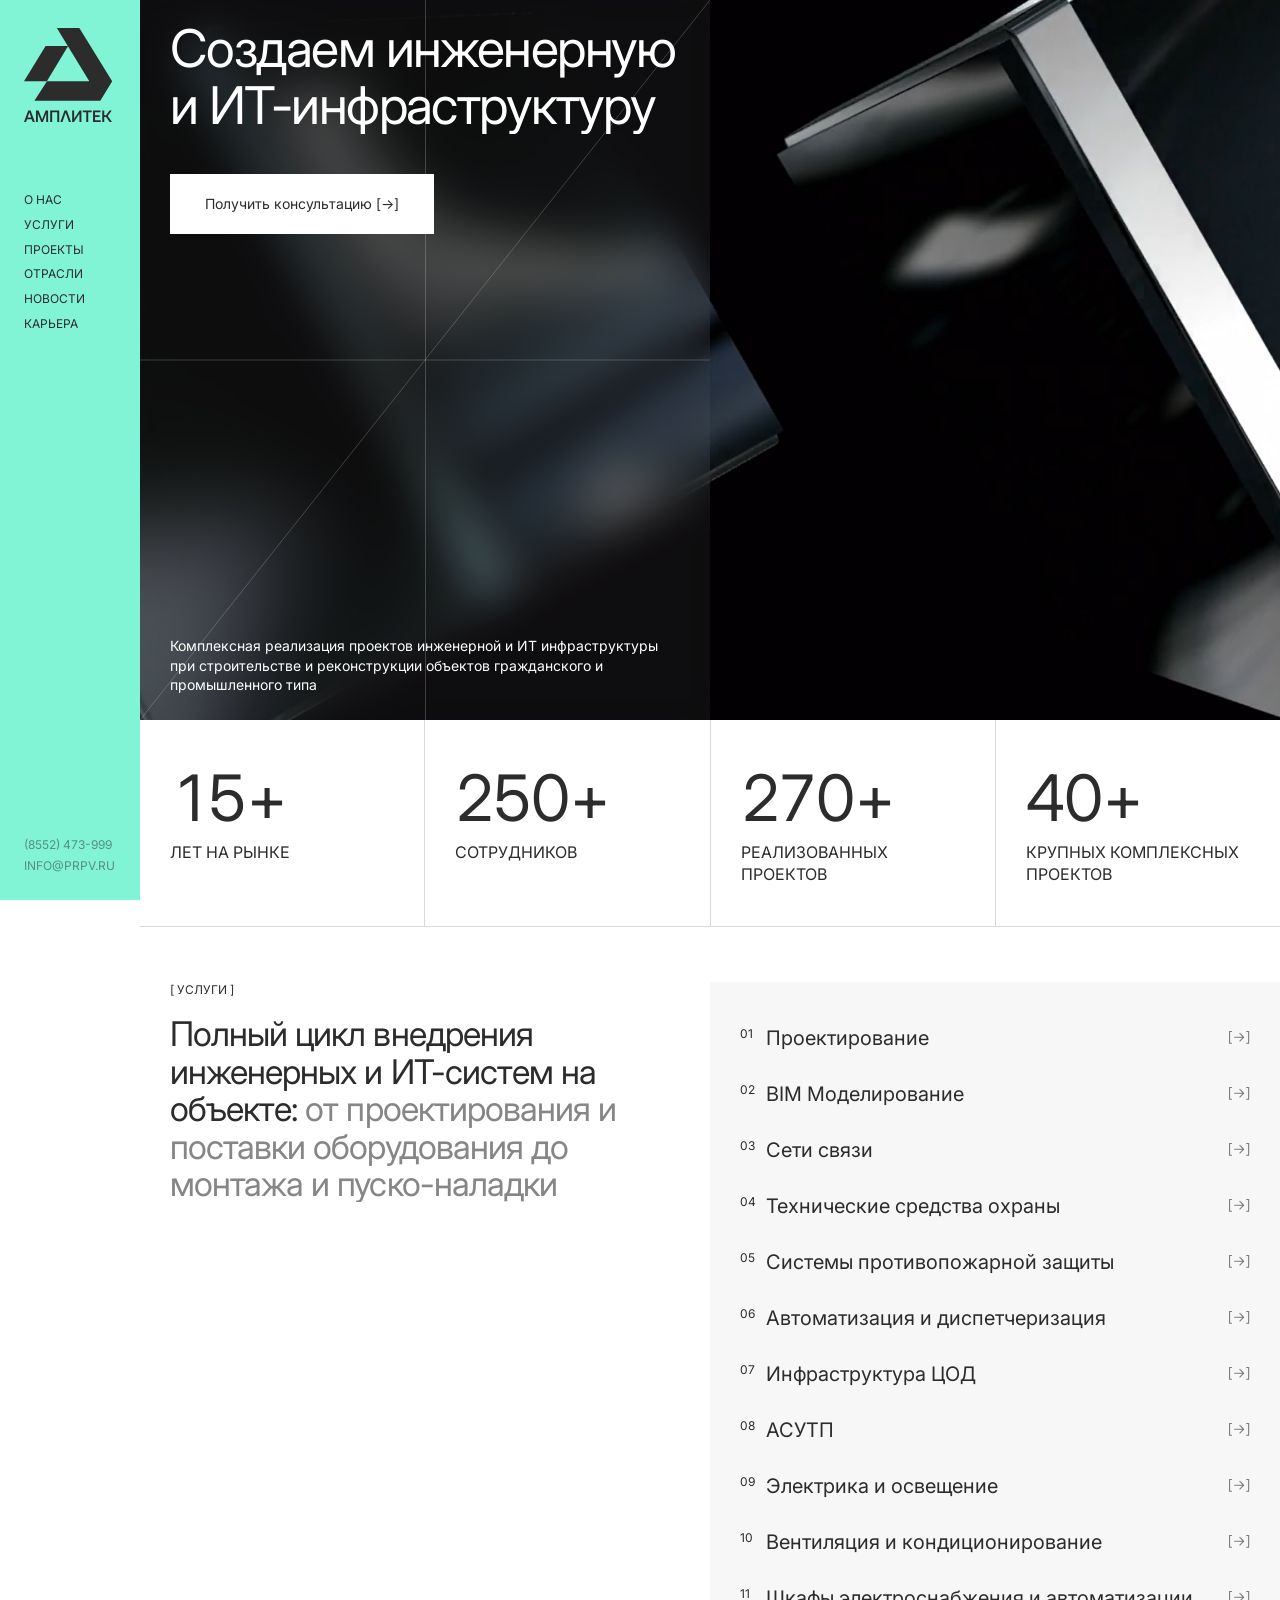
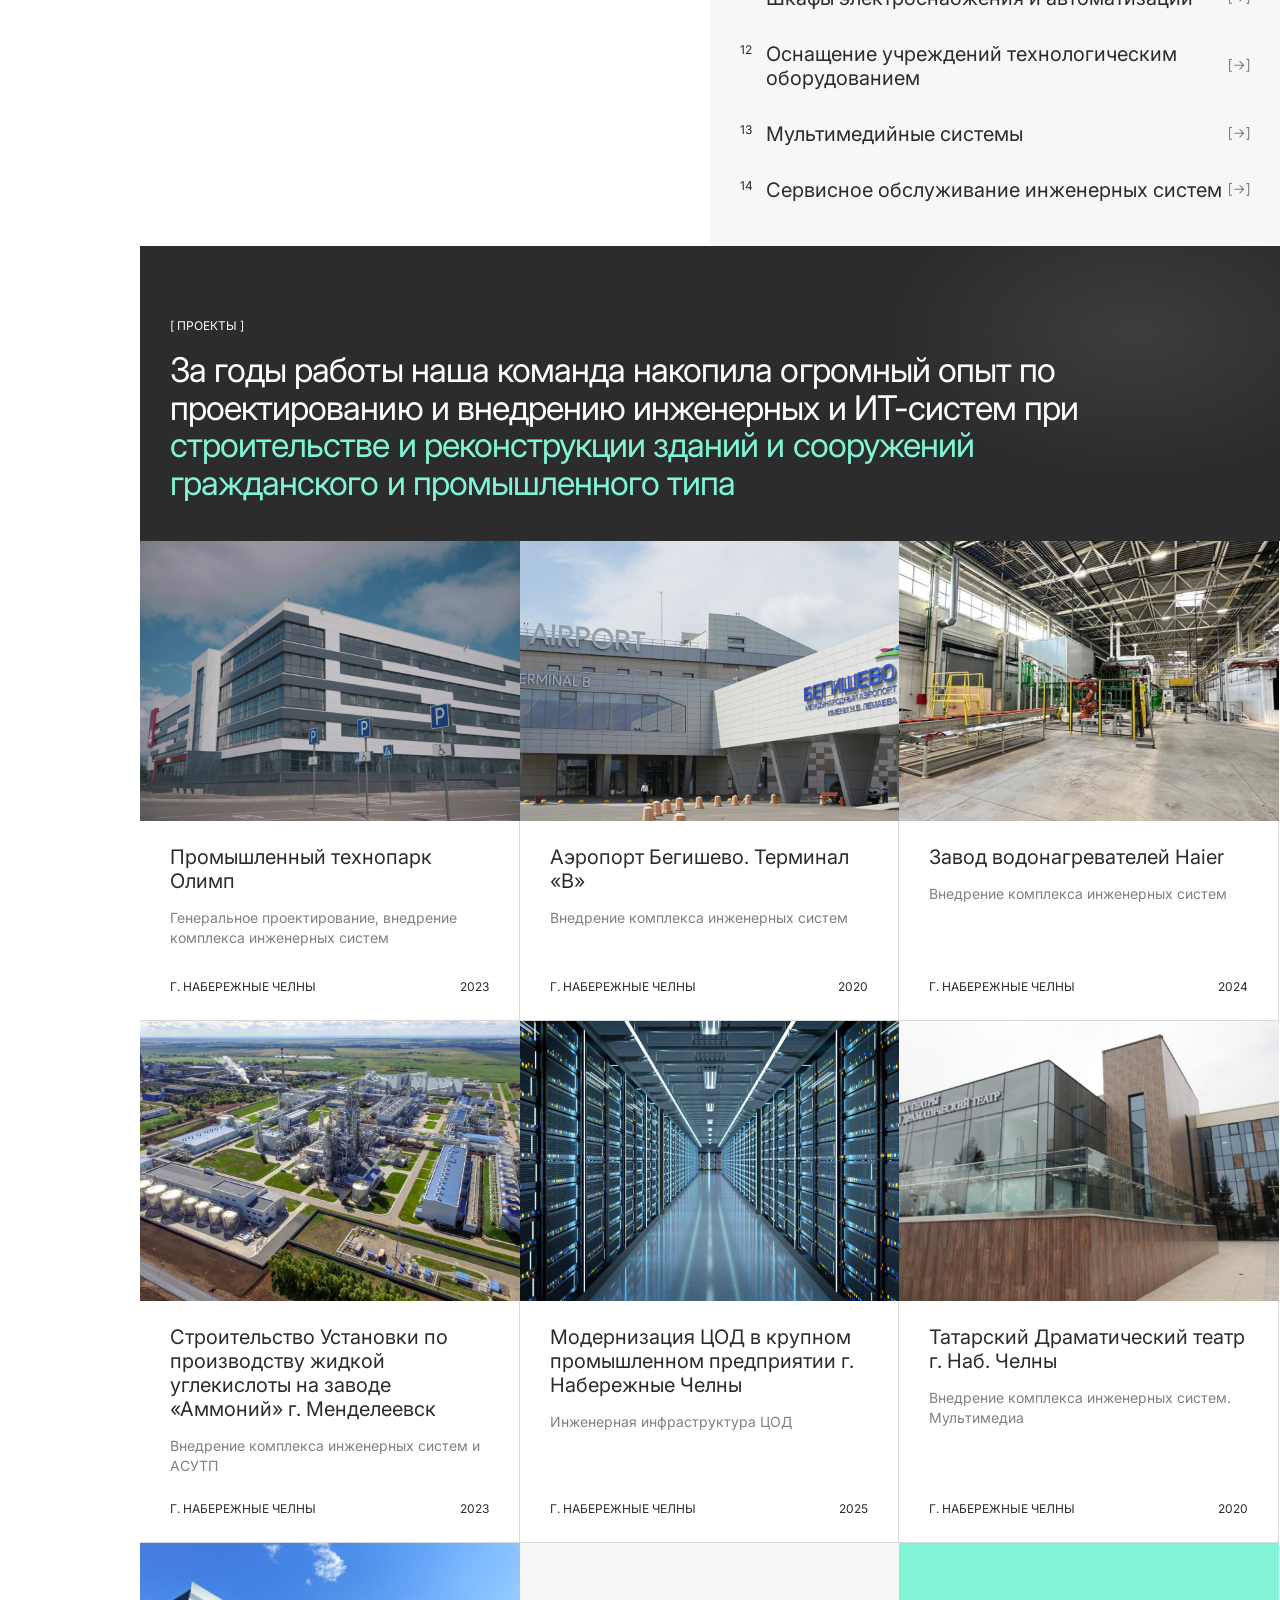
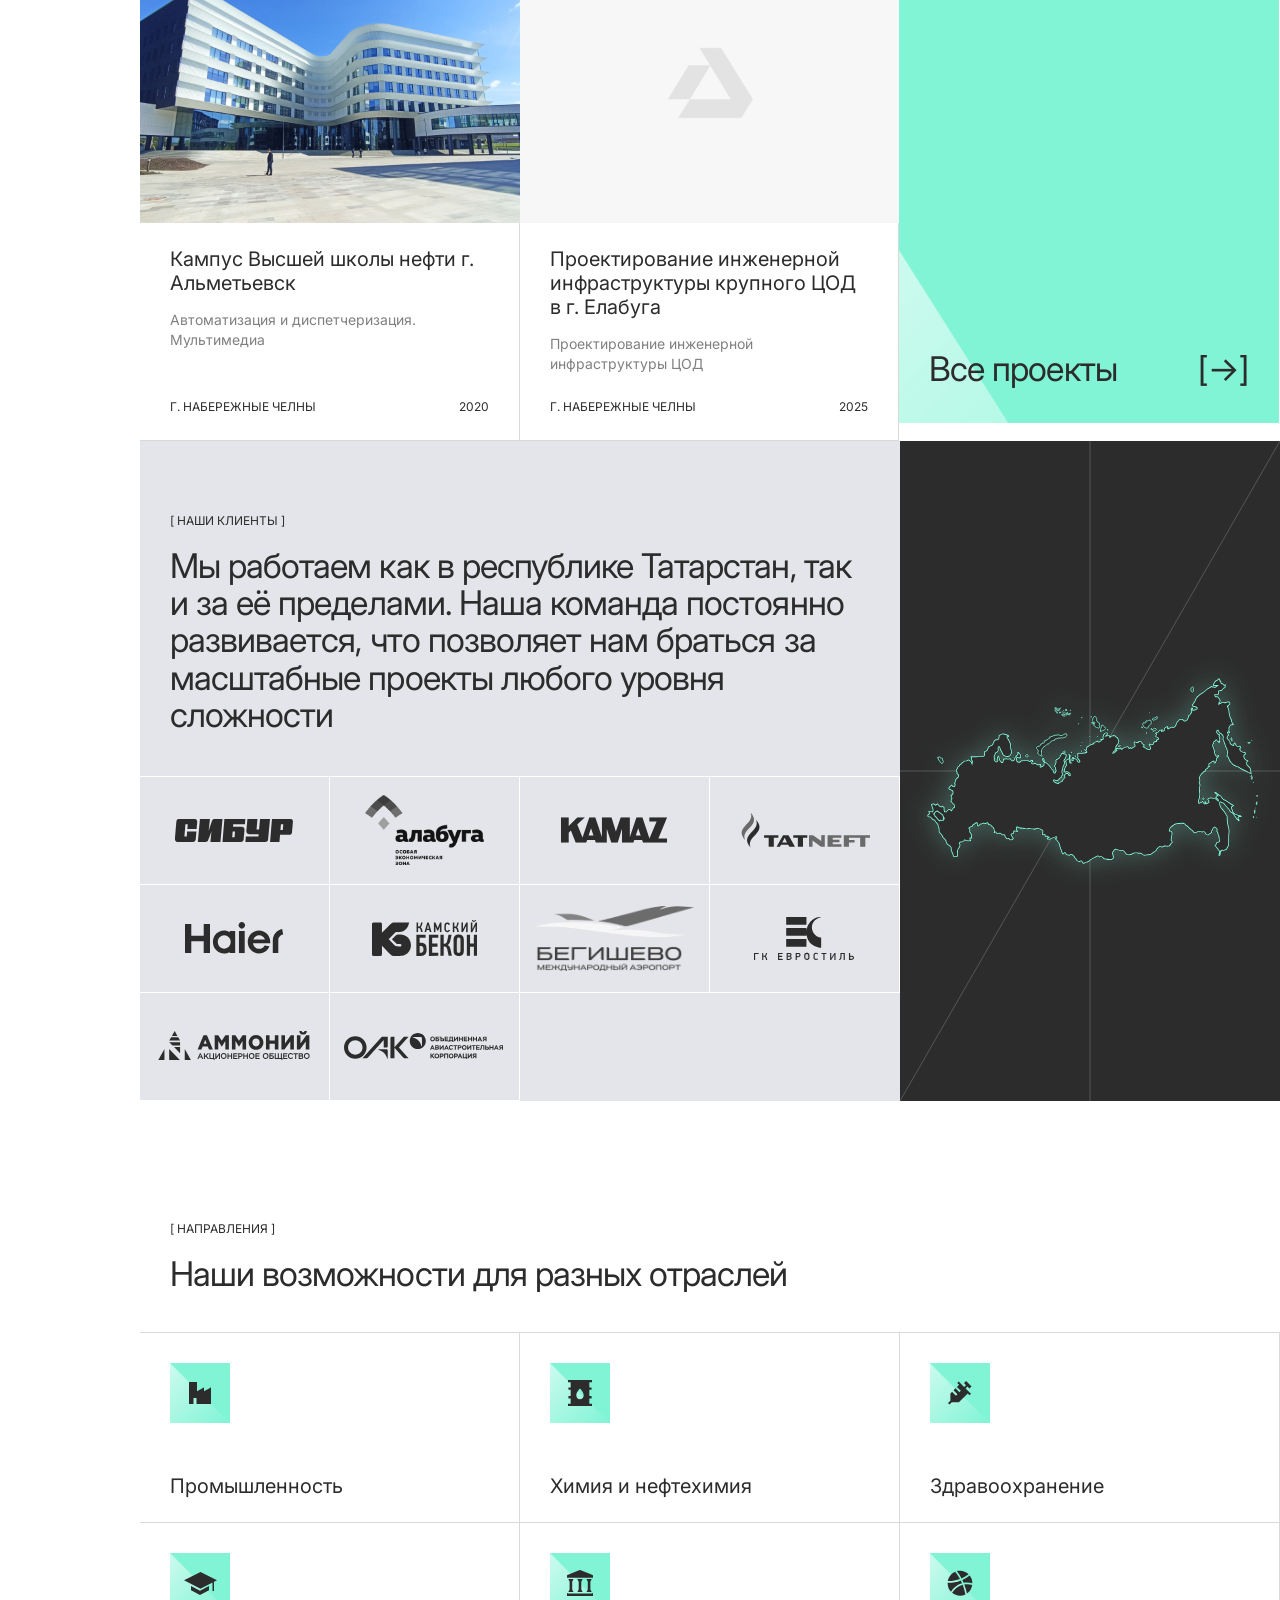
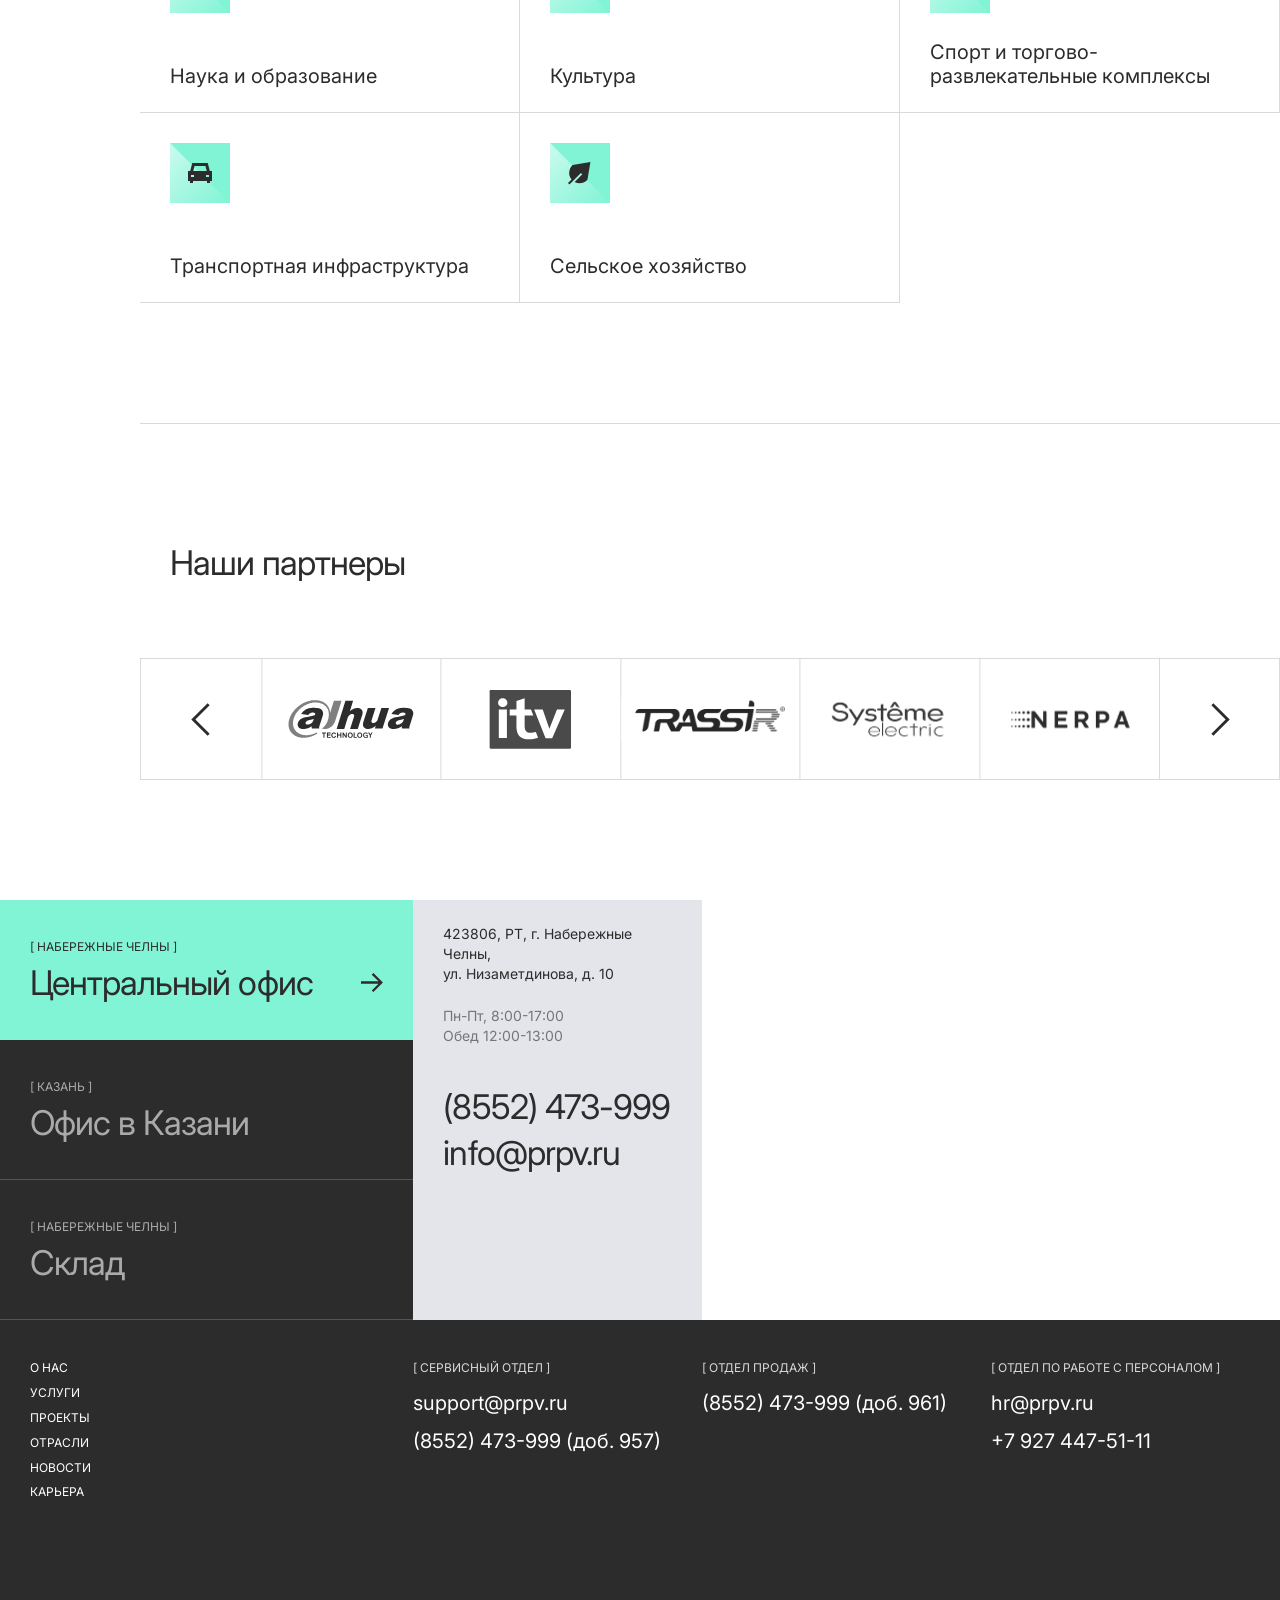
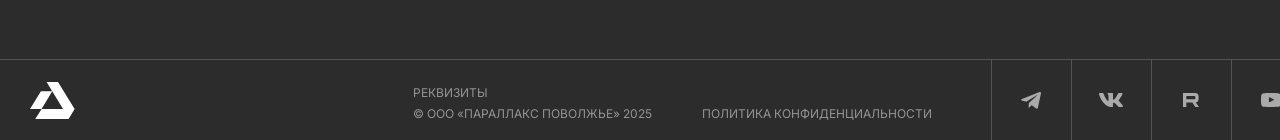
==== commit cdfcdcf5: "some updates" ====
--- a/index.html
+++ b/index.html
@@ -697,56 +697,50 @@
 					</button>
 					<div class="swiper partners-swiper" >
 						<div class="swiper-wrapper">
-							<div class="swiper-slide">
-								<div class="partner-logo">
-									<img src="img/partner1.svg" alt="Партнер" />
-								</div>
-							</div>
-							<div class="swiper-slide">
-								<div class="partner-logo">
-									<img src="img/partner2.svg" alt="Партнер" />
-								</div>
-							</div>
-							<div class="swiper-slide">
-								<div class="partner-logo">
-									<img src="img/partner3.svg" alt="Партнер" />
-								</div>
-							</div>
-							<div class="swiper-slide">
-								<div class="partner-logo">
-									<img src="img/partner4.png" alt="Партнер" />
-								</div>
-							</div>
-							<div class="swiper-slide">
-								<div class="partner-logo">
-									<img src="img/partner5.png" alt="Партнер" />
-								</div>
-							</div>
-								<div class="swiper-slide">
-								<div class="partner-logo">
-									<img src="img/partner1.svg" alt="Партнер" />
-								</div>
-							</div>
-							<div class="swiper-slide">
-								<div class="partner-logo">
-									<img src="img/partner2.svg" alt="Партнер" />
-								</div>
-							</div>
-							<div class="swiper-slide">
-								<div class="partner-logo">
-									<img src="img/partner3.svg" alt="Партнер" />
-								</div>
-							</div>
-							<div class="swiper-slide">
-								<div class="partner-logo">
-									<img src="img/partner4.png" alt="Партнер" />
-								</div>
-							</div>
-							<div class="swiper-slide">
-								<div class="partner-logo">
-									<img src="img/partner5.png" alt="Партнер" />
-								</div>
-							</div>
+							<div class="swiper-slide"><div class="partner-logo"><img src="img/partners/partner1.svg" alt="Партнер" /></div></div>
+							<div class="swiper-slide"><div class="partner-logo"><img src="img/partners/partner2.svg" alt="Партнер" /></div></div>
+							<div class="swiper-slide"><div class="partner-logo"><img src="img/partners/partner3.svg" alt="Партнер" /></div></div>
+							<div class="swiper-slide"><div class="partner-logo"><img src="img/partners/partner4.png" alt="Партнер" /></div></div>
+							<div class="swiper-slide"><div class="partner-logo"><img src="img/partners/partner5.png" alt="Партнер" /></div></div>
+							<div class="swiper-slide"><div class="partner-logo"><img src="img/partners/partner6.svg" alt="Партнер" /></div></div>
+							<div class="swiper-slide"><div class="partner-logo"><img src="img/partners/partner7.svg" alt="Партнер" /></div></div>
+							<div class="swiper-slide"><div class="partner-logo"><img src="img/partners/partner8.svg" alt="Партнер" /></div></div>
+							<div class="swiper-slide"><div class="partner-logo"><img src="img/partners/partner9.svg" alt="Партнер" /></div></div>
+							<div class="swiper-slide"><div class="partner-logo"><img src="img/partners/partner10.svg" alt="Партнер" /></div></div>
+							<div class="swiper-slide"><div class="partner-logo"><img src="img/partners/partner11.svg" alt="Партнер" /></div></div>
+							<div class="swiper-slide"><div class="partner-logo"><img src="img/partners/partner12.svg" alt="Партнер" /></div></div>
+							<div class="swiper-slide"><div class="partner-logo"><img src="img/partners/partner13.svg" alt="Партнер" /></div></div>
+							<div class="swiper-slide"><div class="partner-logo"><img src="img/partners/partner14.svg" alt="Партнер" /></div></div>
+							<div class="swiper-slide"><div class="partner-logo"><img src="img/partners/partner15.svg" alt="Партнер" /></div></div>
+							<div class="swiper-slide"><div class="partner-logo"><img src="img/partners/partner16.svg" alt="Партнер" /></div></div>
+							<div class="swiper-slide"><div class="partner-logo"><img src="img/partners/partner17.svg" alt="Партнер" /></div></div>
+							<div class="swiper-slide"><div class="partner-logo"><img src="img/partners/partner18.svg" alt="Партнер" /></div></div>
+							<div class="swiper-slide"><div class="partner-logo"><img src="img/partners/partner19.svg" alt="Партнер" /></div></div>
+							<div class="swiper-slide"><div class="partner-logo"><img src="img/partners/partner20.svg" alt="Партнер" /></div></div>
+							<div class="swiper-slide"><div class="partner-logo"><img src="img/partners/partner21.svg" alt="Партнер" /></div></div>
+							<div class="swiper-slide"><div class="partner-logo"><img src="img/partners/partner22.svg" alt="Партнер" /></div></div>
+							<div class="swiper-slide"><div class="partner-logo"><img src="img/partners/partner23.svg" alt="Партнер" /></div></div>
+							<div class="swiper-slide"><div class="partner-logo"><img src="img/partners/partner24.svg" alt="Партнер" /></div></div>
+							<div class="swiper-slide"><div class="partner-logo"><img src="img/partners/partner25.svg" alt="Партнер" /></div></div>
+							<div class="swiper-slide"><div class="partner-logo"><img src="img/partners/partner26.svg" alt="Партнер" /></div></div>
+							<div class="swiper-slide"><div class="partner-logo"><img src="img/partners/partner27.svg" alt="Партнер" /></div></div>
+							<div class="swiper-slide"><div class="partner-logo"><img src="img/partners/partner28.svg" alt="Партнер" /></div></div>
+							<div class="swiper-slide"><div class="partner-logo"><img src="img/partners/partner29.svg" alt="Партнер" /></div></div>
+							<div class="swiper-slide"><div class="partner-logo"><img src="img/partners/partner30.svg" alt="Партнер" /></div></div>
+							<div class="swiper-slide"><div class="partner-logo"><img src="img/partners/partner31.svg" alt="Партнер" /></div></div>
+							<div class="swiper-slide"><div class="partner-logo"><img src="img/partners/partner32.svg" alt="Партнер" /></div></div>
+							<div class="swiper-slide"><div class="partner-logo"><img src="img/partners/partner33.svg" alt="Партнер" /></div></div>
+							<div class="swiper-slide"><div class="partner-logo"><img src="img/partners/partner34.svg" alt="Партнер" /></div></div>
+							<div class="swiper-slide"><div class="partner-logo"><img src="img/partners/partner35.svg" alt="Партнер" /></div></div>
+							<div class="swiper-slide"><div class="partner-logo"><img src="img/partners/partner36.svg" alt="Партнер" /></div></div>
+							<div class="swiper-slide"><div class="partner-logo"><img src="img/partners/partner37.svg" alt="Партнер" /></div></div>
+							<div class="swiper-slide"><div class="partner-logo"><img src="img/partners/partner38.svg" alt="Партнер" /></div></div>
+							<div class="swiper-slide"><div class="partner-logo"><img src="img/partners/partner39.svg" alt="Партнер" /></div></div>
+							<div class="swiper-slide"><div class="partner-logo"><img src="img/partners/partner40.svg" alt="Партнер" /></div></div>
+							<div class="swiper-slide"><div class="partner-logo"><img src="img/partners/partner41.svg" alt="Партнер" /></div></div>
+							<div class="swiper-slide"><div class="partner-logo"><img src="img/partners/partner42.svg" alt="Партнер" /></div></div>
+							<div class="swiper-slide"><div class="partner-logo"><img src="img/partners/partner43.svg" alt="Партнер" /></div></div>
+							<div class="swiper-slide"><div class="partner-logo"><img src="img/partners/partner44.svg" alt="Партнер" /></div></div>
 						</div>
 					</div>
 					<button
--- a/css/style.css
+++ b/css/style.css
@@ -959,7 +959,6 @@
 	background-color: var(--color-bg-white);
 	border-left: 1px solid var(--color-border);
 	height: 120px;
-	padding: 35px;
 	transition: opacity 0.4s;
 }
 .partner-logo:hover {
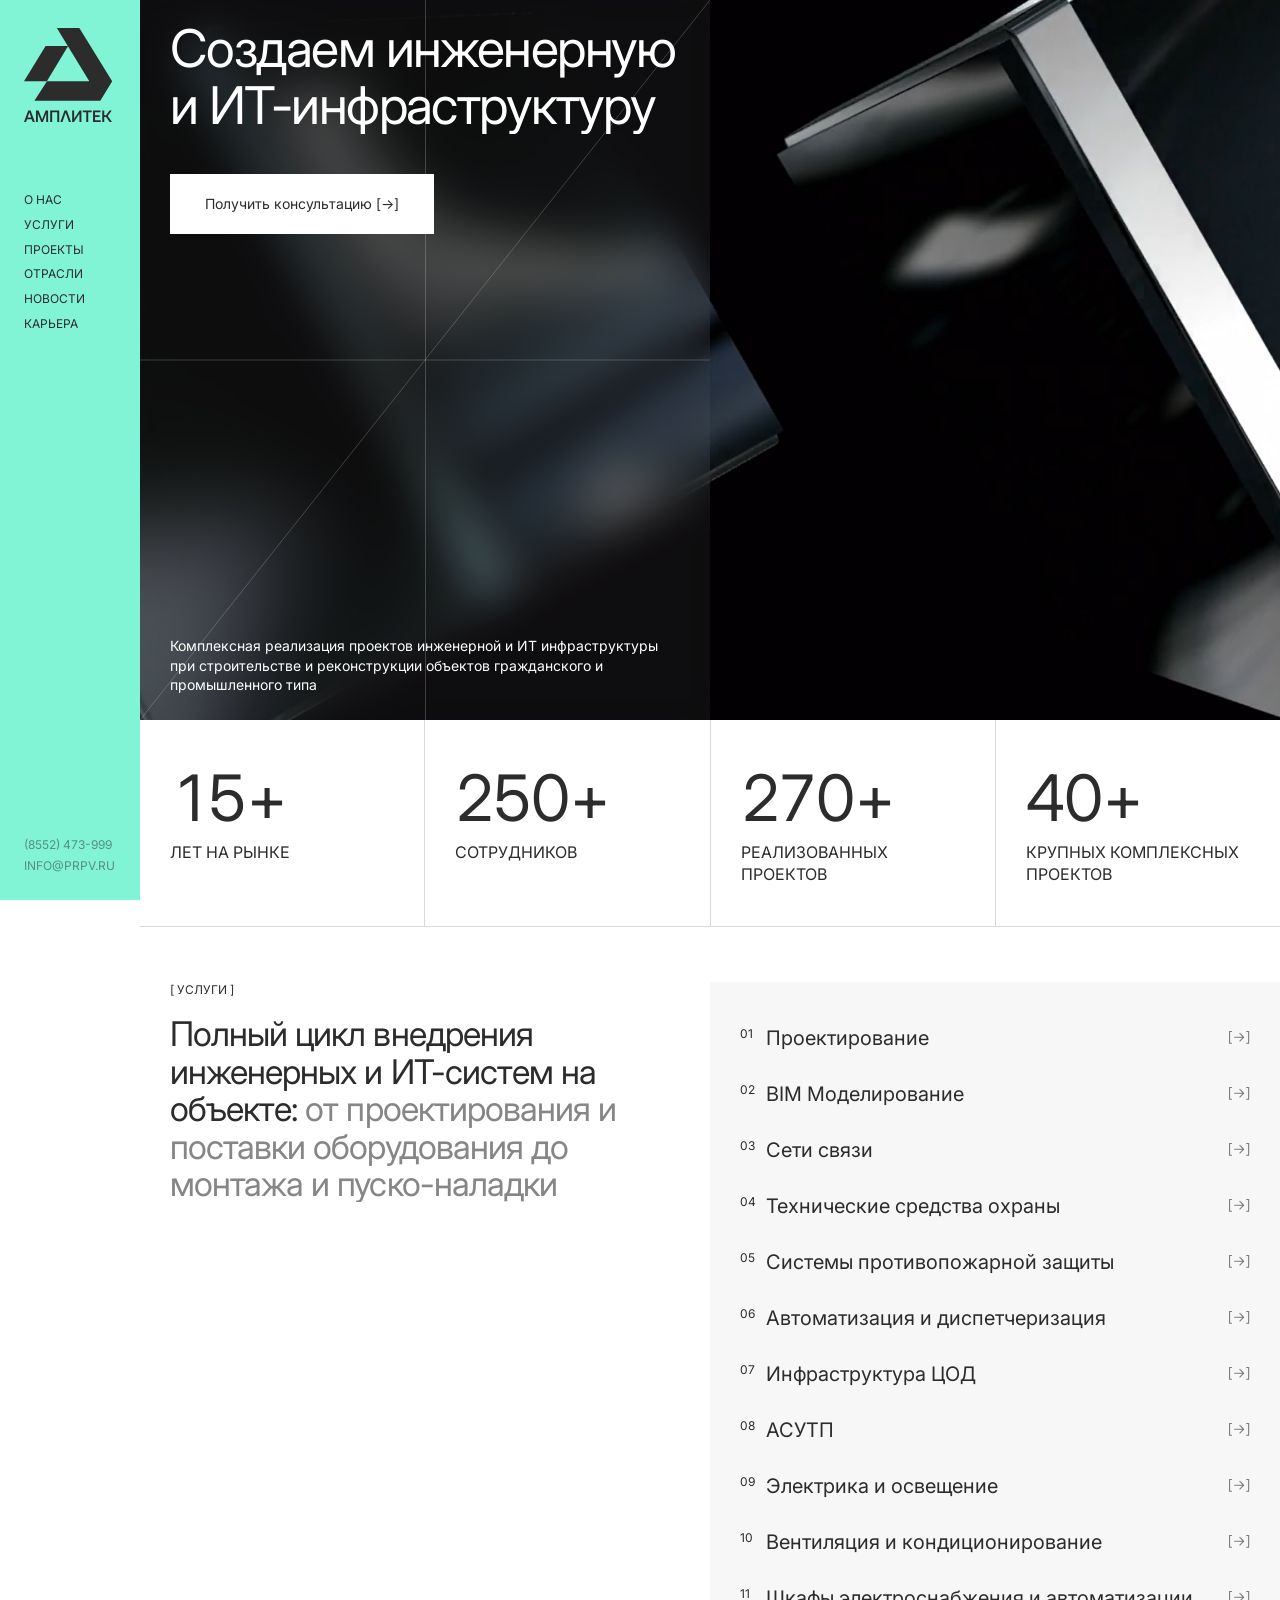
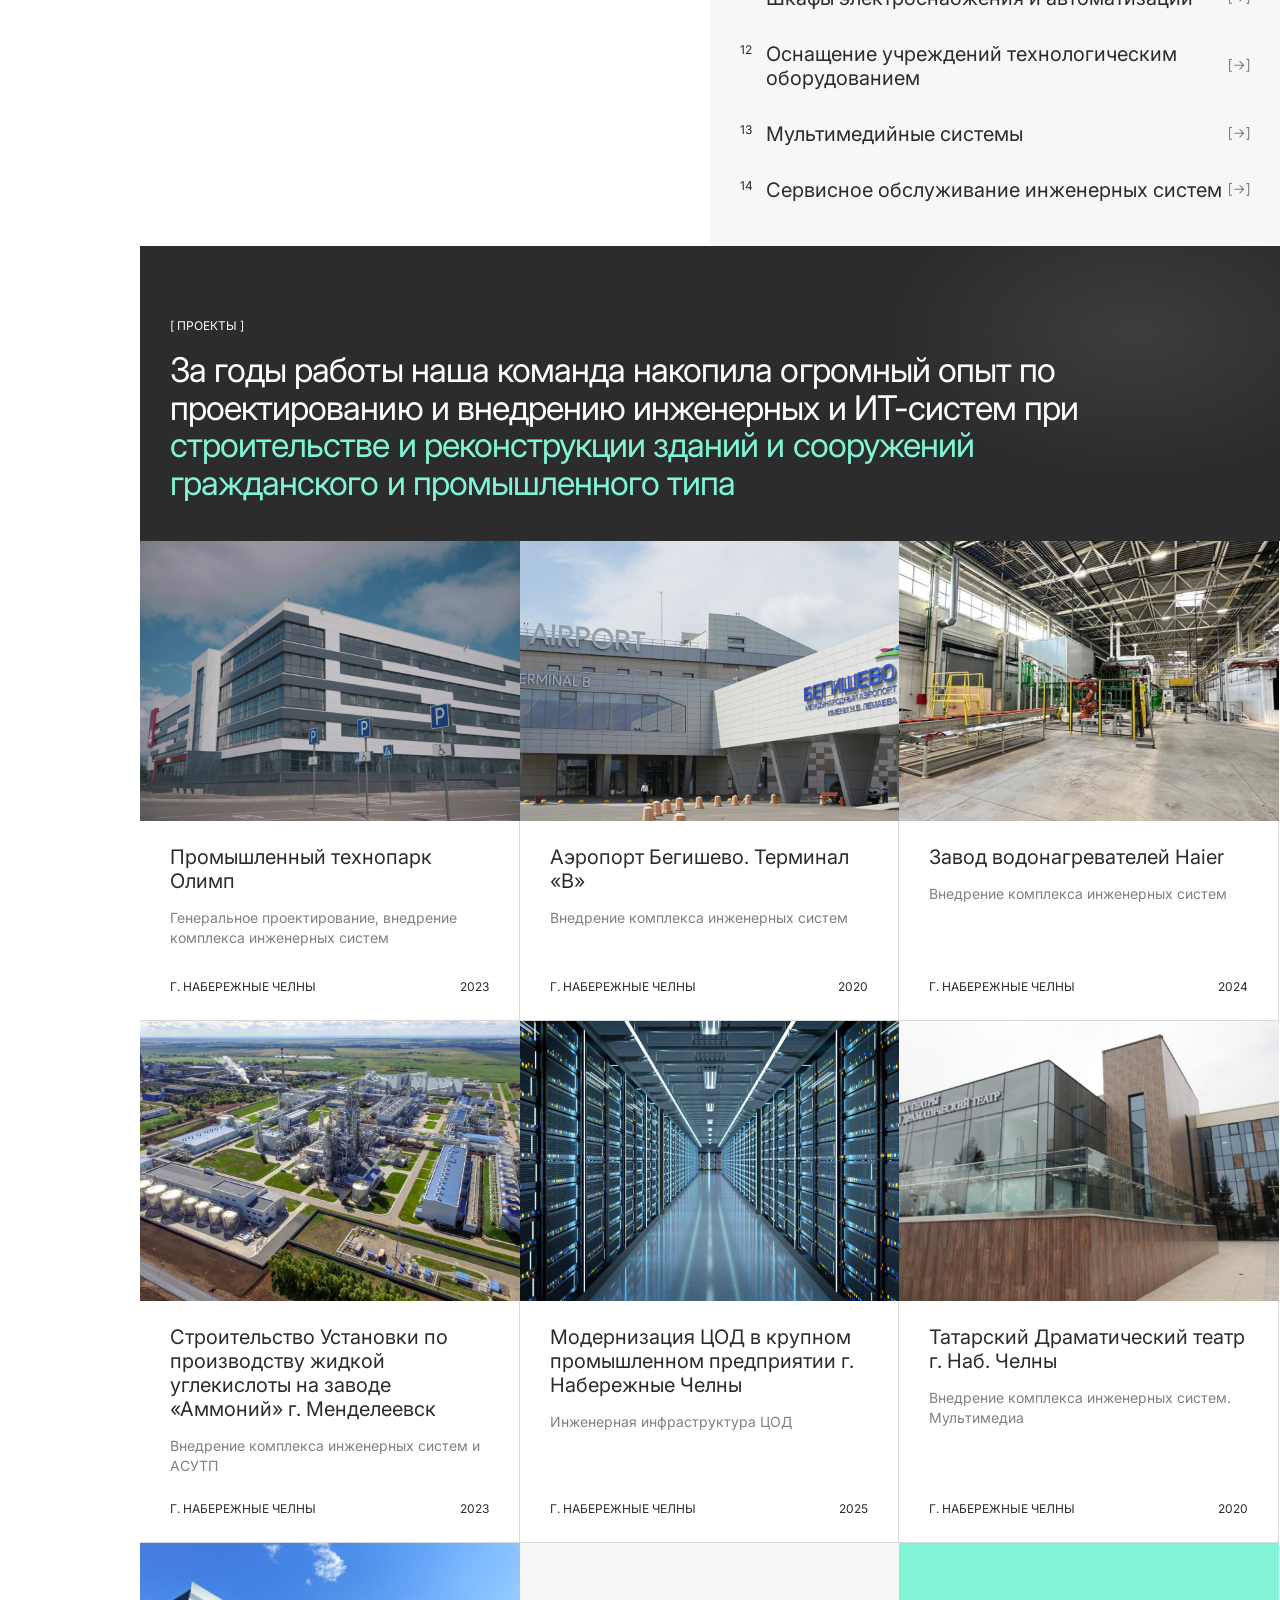
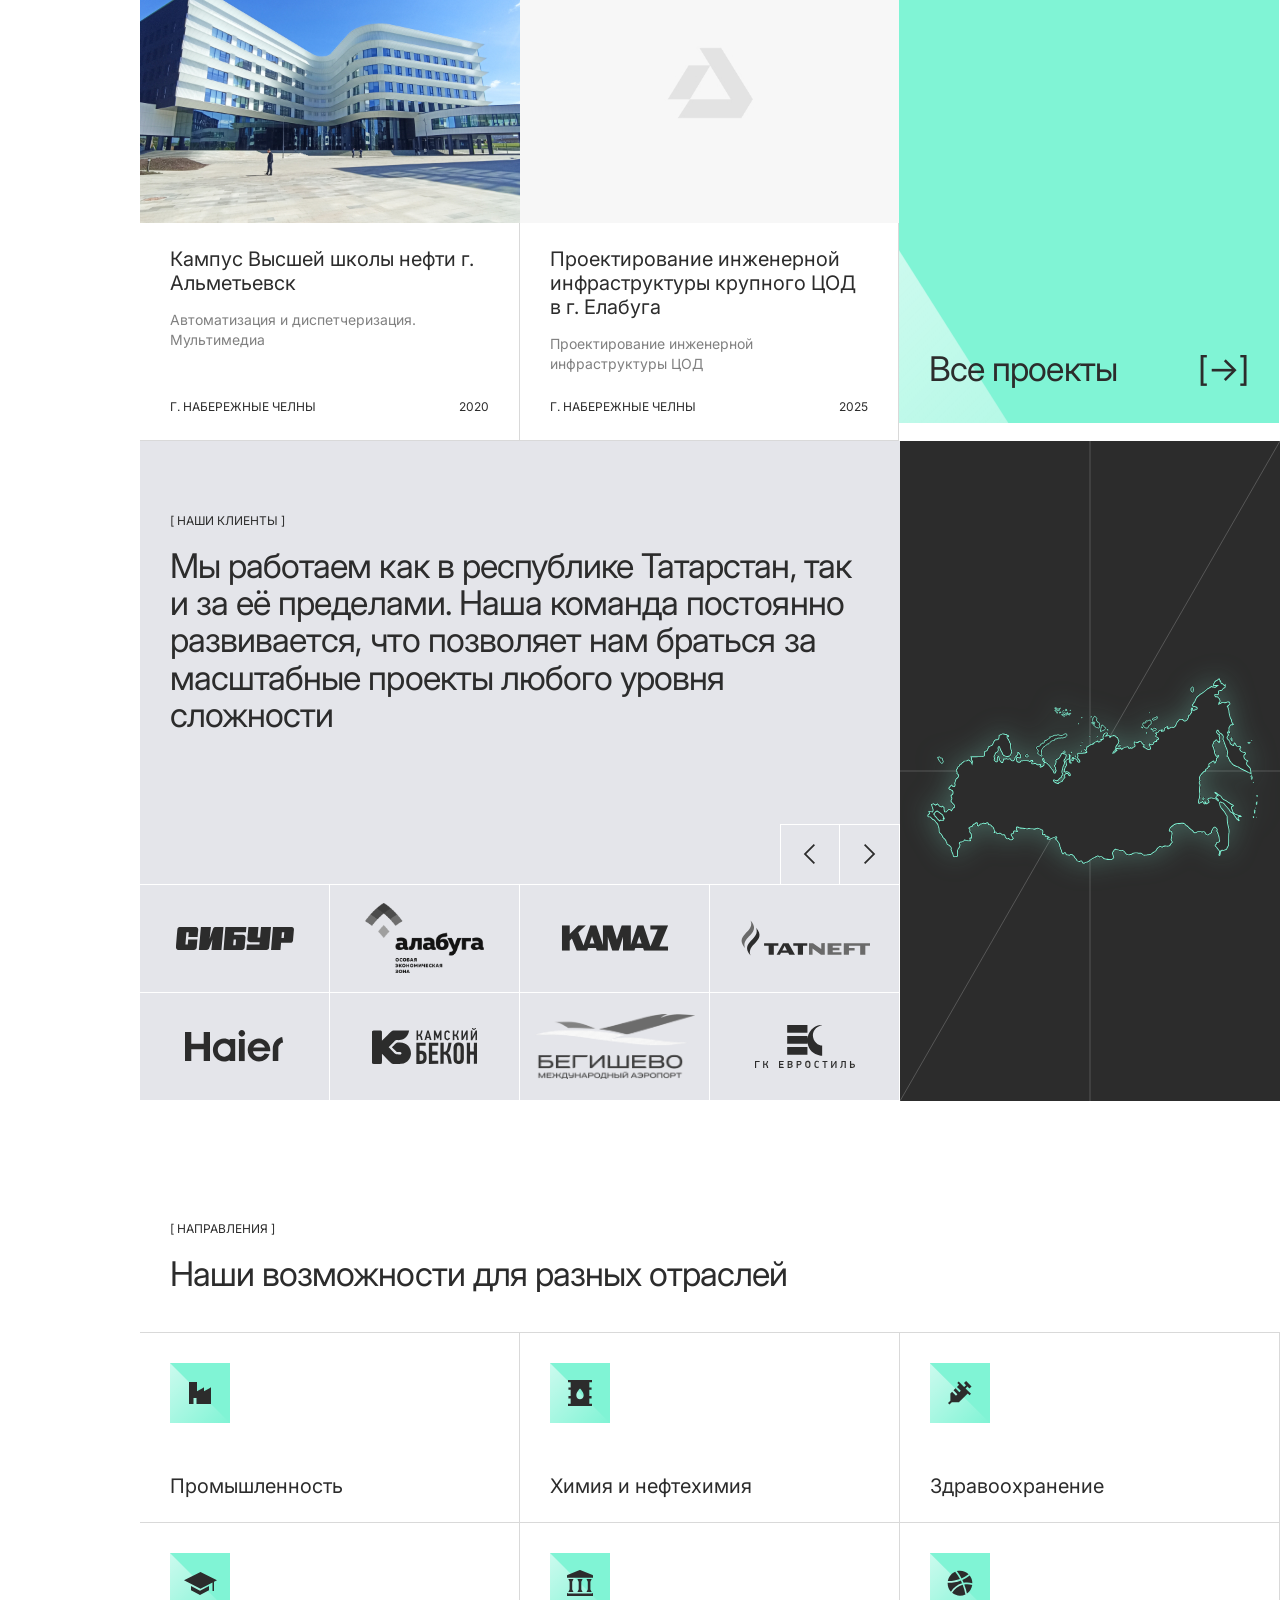
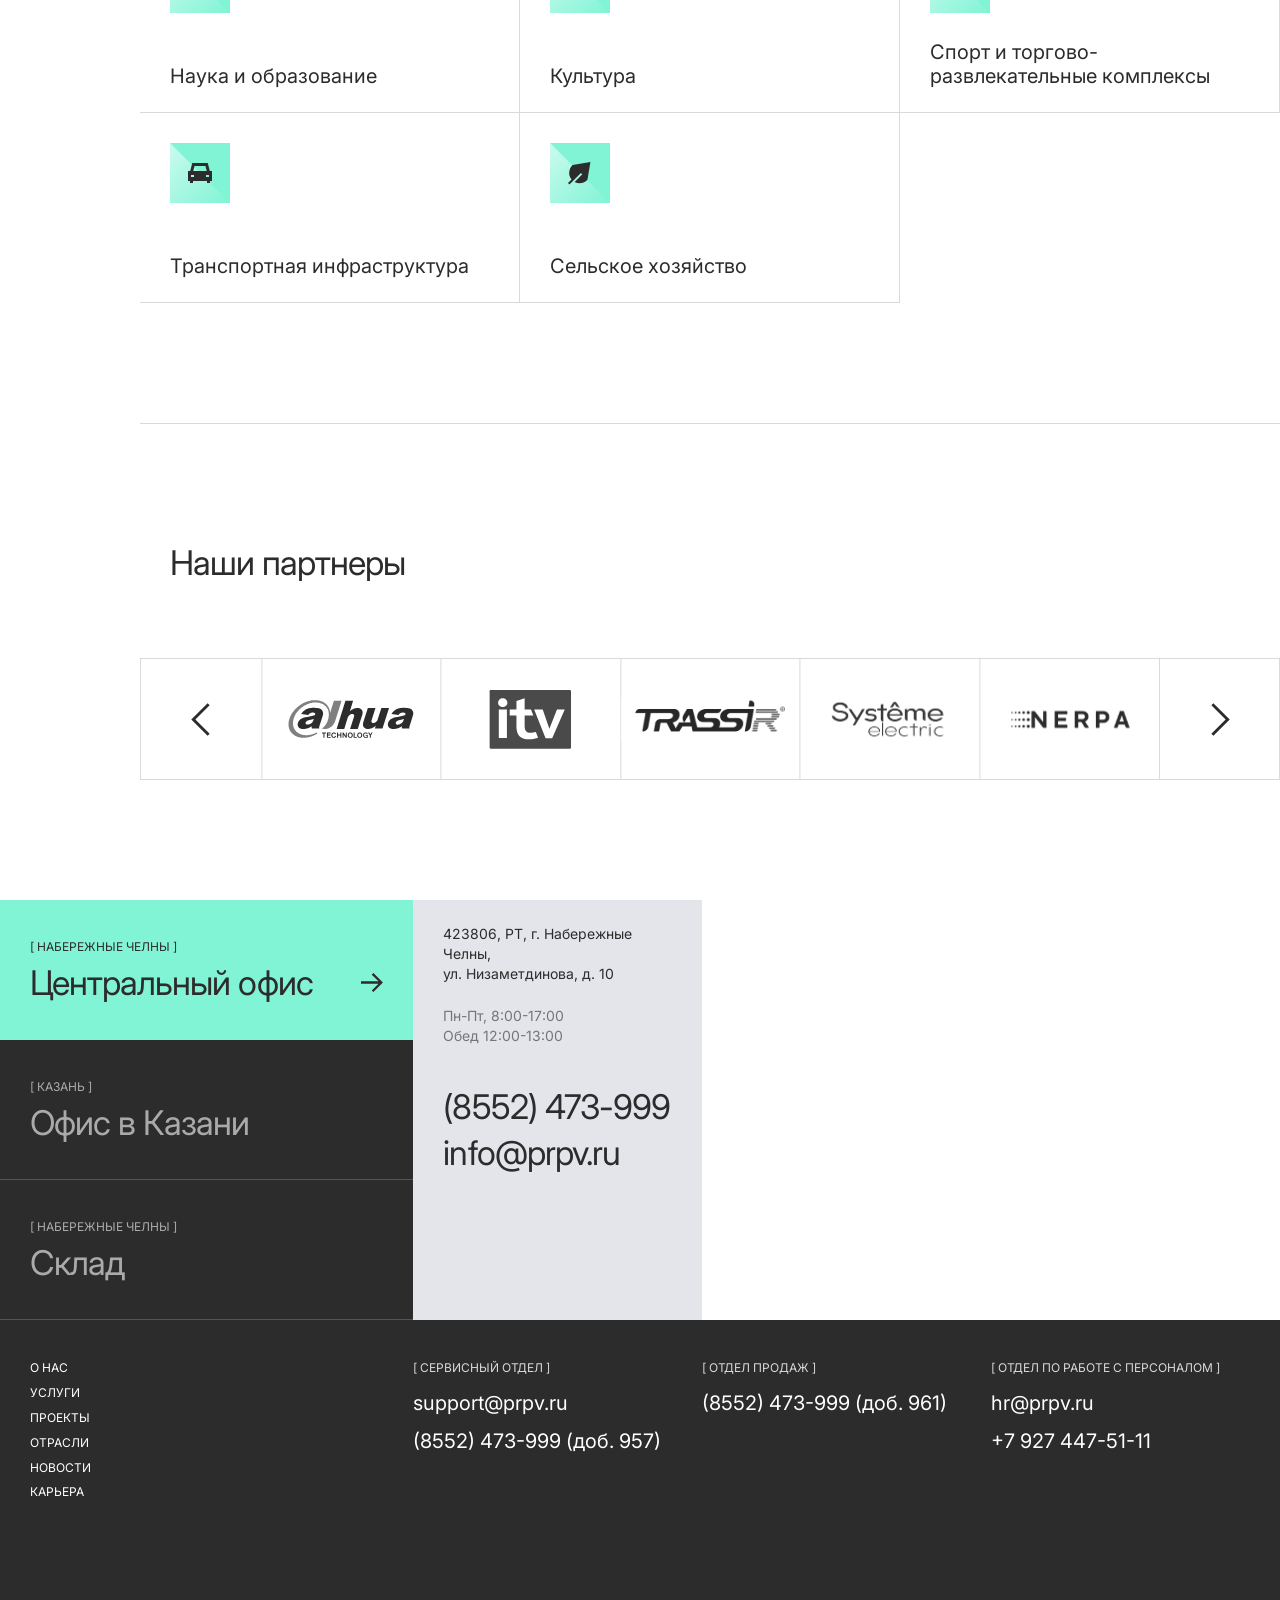
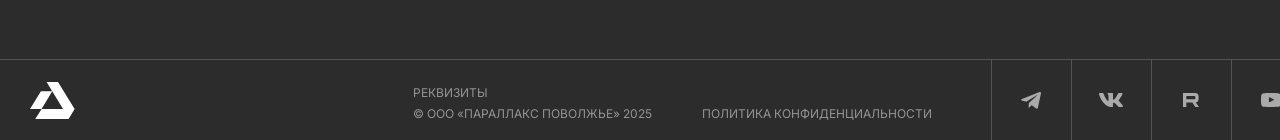
==== commit 6825ade9: "some updates" ====
--- a/index.html
+++ b/index.html
@@ -13,7 +13,7 @@
 		<link rel="stylesheet" href="css/swiper-bundle.min.css" />
 		<link rel="stylesheet" href="css/aos.css" />
 		<link rel="stylesheet" href="css/fancybox.css" />
-		<link rel="stylesheet" href="css/style.css?ver=233f3" />
+		<link rel="stylesheet" href="css/style.css?ver=233ff3" />
 	</head>
 	<body>
 		<!-- Mobile header bar -->
@@ -534,37 +534,69 @@
 								масштабные проекты любого уровня сложности
 							</h2>
 						</div>
-						<div class="clients__logos">
-							<div class="clients__logo-placeholder" data-aos="fade-zoom-in" data-aos-delay="0">
-								<img src="img/sibur-logo.svg" />
-							</div>
-							<div class="clients__logo-placeholder" data-aos="fade-zoom-in" data-aos-delay="200">
-								<img src="img/alabuga-logo.png" />
-							</div>
-							<div class="clients__logo-placeholder" data-aos="fade-zoom-in" data-aos-delay="400">
-								<img src="img/kamaz-svg.svg" />
-							</div>
-							<div class="clients__logo-placeholder" data-aos="fade-zoom-in" data-aos-delay="600">
-								<img src="img/tatneft-logo.svg" />
-							</div>
-							<div class="clients__logo-placeholder" data-aos="fade-zoom-in" data-aos-delay="200">
-								<img src="img/haier.svg" />
-							</div>
-							<div class="clients__logo-placeholder" data-aos="fade-zoom-in" data-aos-delay="400">
-								<img src="img/kams-beton-logo.svg" />
-							</div>
-							<div class="clients__logo-placeholder" data-aos="fade-zoom-in" data-aos-delay="600">
-								<img src="img/begi.png" />
-							</div>
-							<div class="clients__logo-placeholder" data-aos="fade-zoom-in" data-aos-delay="800">
-								<img src="img/evrostile.svg" />
-							</div>
-							<div class="clients__logo-placeholder" data-aos="fade-zoom-in" data-aos-delay="800">
-								<img src="img/amoni.svg" />
-							</div>
-							<div class="clients__logo-placeholder" data-aos="fade-zoom-in" data-aos-delay="800">
-								<img src="img/aok.svg" />
-							</div>
+						<div class="clients__logos__block">
+						<div class="clients__logos-head">
+							<div class="clients__logos-nav">
+								<button class="clients__btn clients__btn--prev" id="clientsPrev" aria-label="Назад">
+									<svg width="49" height="49" viewBox="0 0 49 49" fill="none" xmlns="http://www.w3.org/2000/svg">
+										<path fill-rule="evenodd" clip-rule="evenodd" d="M30.6263 8.16602L14.293 24.4994L30.6263 40.8327L32.668 38.791L18.3763 24.4994L32.668 10.2077L30.6263 8.16602Z" fill="#2C2C2C" />
+									</svg>
+								</button>
+								<button class="clients__btn clients__btn--next" id="clientsNext" aria-label="Вперед">
+									<svg width="49" height="49" viewBox="0 0 49 49" fill="none" xmlns="http://www.w3.org/2000/svg">
+										<path fill-rule="evenodd" clip-rule="evenodd" d="M18.3737 40.834L34.707 24.5007L18.3737 8.16732L16.332 10.209L30.6237 24.5007L16.332 38.7923L18.3737 40.834Z" fill="#2C2C2C" />
+									</svg>
+								</button>
+							</div>
+						</div>
+						<div class="clients__logos swiper clients-swiper">
+							<div class="swiper-wrapper">
+								<div class="swiper-slide">
+									<div class="clients__logos-grid">
+										<div class="clients__logo-placeholder" data-aos="fade-zoom-in" data-aos-delay="0">
+											<img src="img/sibur-logo.svg" />
+										</div>
+										<div class="clients__logo-placeholder" data-aos="fade-zoom-in" data-aos-delay="200">
+											<img src="img/alabuga-logo.png" />
+										</div>
+										<div class="clients__logo-placeholder" data-aos="fade-zoom-in" data-aos-delay="400">
+											<img src="img/kamaz-svg.svg" />
+										</div>
+										<div class="clients__logo-placeholder" data-aos="fade-zoom-in" data-aos-delay="600">
+											<img src="img/tatneft-logo.svg" />
+										</div>
+										<div class="clients__logo-placeholder" data-aos="fade-zoom-in" data-aos-delay="200">
+											<img src="img/haier.svg" />
+										</div>
+										<div class="clients__logo-placeholder" data-aos="fade-zoom-in" data-aos-delay="400">
+											<img src="img/kams-beton-logo.svg" />
+										</div>
+										<div class="clients__logo-placeholder" data-aos="fade-zoom-in" data-aos-delay="600">
+											<img src="img/begi.png" />
+										</div>
+										<div class="clients__logo-placeholder" data-aos="fade-zoom-in" data-aos-delay="800">
+											<img src="img/evrostile.svg" />
+										</div>
+									</div>
+								</div>
+								<div class="swiper-slide">
+									<div class="clients__logos-grid">
+										<div class="clients__logo-placeholder" data-aos="fade-zoom-in" data-aos-delay="0">
+											<img src="img/amoni.svg" />
+										</div>
+										<div class="clients__logo-placeholder" data-aos="fade-zoom-in" data-aos-delay="200">
+											<img src="img/aok.svg" />
+										</div>
+										<div class="clients__logo-placeholder clients__logo-placeholder--empty" aria-hidden="true"></div>
+										<div class="clients__logo-placeholder clients__logo-placeholder--empty" aria-hidden="true"></div>
+										<div class="clients__logo-placeholder clients__logo-placeholder--empty" aria-hidden="true"></div>
+										<div class="clients__logo-placeholder clients__logo-placeholder--empty" aria-hidden="true"></div>
+										<div class="clients__logo-placeholder clients__logo-placeholder--empty" aria-hidden="true"></div>
+										<div class="clients__logo-placeholder clients__logo-placeholder--empty" aria-hidden="true"></div>
+									</div>
+								</div>
+							</div>
+						</div>
 						</div>
 					</div>
 					<div class="clients__map">
--- a/css/style.css
+++ b/css/style.css
@@ -784,6 +784,7 @@
 }
 .clients__content {
 	flex: 0 0 66.666%;
+	max-width: 66.666%;
 	background-color: var(--color-bg-grey);
 	display: flex;
 	flex-direction: column;
@@ -803,11 +804,50 @@
 	height: 100%;
 }
 .clients__logos {
-	display: flex;
-	align-items: center;
-	flex-wrap: wrap;
+	margin-top: 0;
+	border-top: 1px solid var(--color-bg-white);
+	overflow: hidden;
+	width: 100%;
+}
+.clients__logos-head {
+	display: flex;
+	justify-content: flex-end;
 	margin-top: var(--space-40);
-	border-top: 1px solid var(--color-bg-white);
+}
+.clients__logos-nav {
+	display: flex;
+	align-items: center;
+}
+.clients__btn {
+	width: 60px;
+	height: 60px;
+	background-color: var(--color-bg-grey);
+	border: 1px solid var(--color-bg-white);
+	cursor: pointer;
+	display: flex;
+	align-items: center;
+	justify-content: center;
+	transition: background-color 0.4s;
+	border-bottom: 0;
+}
+.clients__btn:hover {
+	background-color: var(--color-bg-main);
+}
+
+.clients__btn svg {
+	width: 30px;
+	height: 30px;
+}
+.clients__btn--next {
+	border-left: none;
+}
+.clients-swiper .swiper-slide {
+	width: 100%;
+}
+.clients__logos-grid {
+	display: grid;
+	grid-template-columns: repeat(4, minmax(0, 1fr));
+	grid-template-rows: repeat(2, 108px);
 }
 .clients__logo-item {
 	height: 36px;
@@ -828,10 +868,13 @@
 	color: var(--color-text-primary);
 	/* opacity: 0.5; */
 	border: 1px solid var(--color-bg-white);
-	width: 25%;
+	width: 100%;
 	justify-content: center;
 	border-left: none;
 	border-top: none;
+}
+.clients__logo-placeholder--empty {
+	pointer-events: none;
 }
 .clients__logo-placeholder img {
 	max-width: 160px;
@@ -5768,9 +5811,14 @@
 	.clients .section-title {
 		padding: 70px 15px 40px 15px;
 	}
+	.clients__logos-grid {
+		display: grid;
+		grid-template-columns: repeat(2, minmax(0, 1fr));
+		grid-template-rows: repeat(2, 87px);
+	}
 	.clients__logo-placeholder {
 		height: 85px;
-		width: 50%;
+		width: 100%;
 	}
 	.clients__map {
 		height: 360px;
@@ -5852,6 +5900,14 @@
 	}
 	.clients__content {
 		flex: none;
+		max-width: 100%;
+	}
+	.clients__logos-head {
+		margin-top: 24px;
+	}
+	.clients__btn {
+		width: 56px;
+		height: 56px;
 	}
 	.clients__map {
 		flex: none;
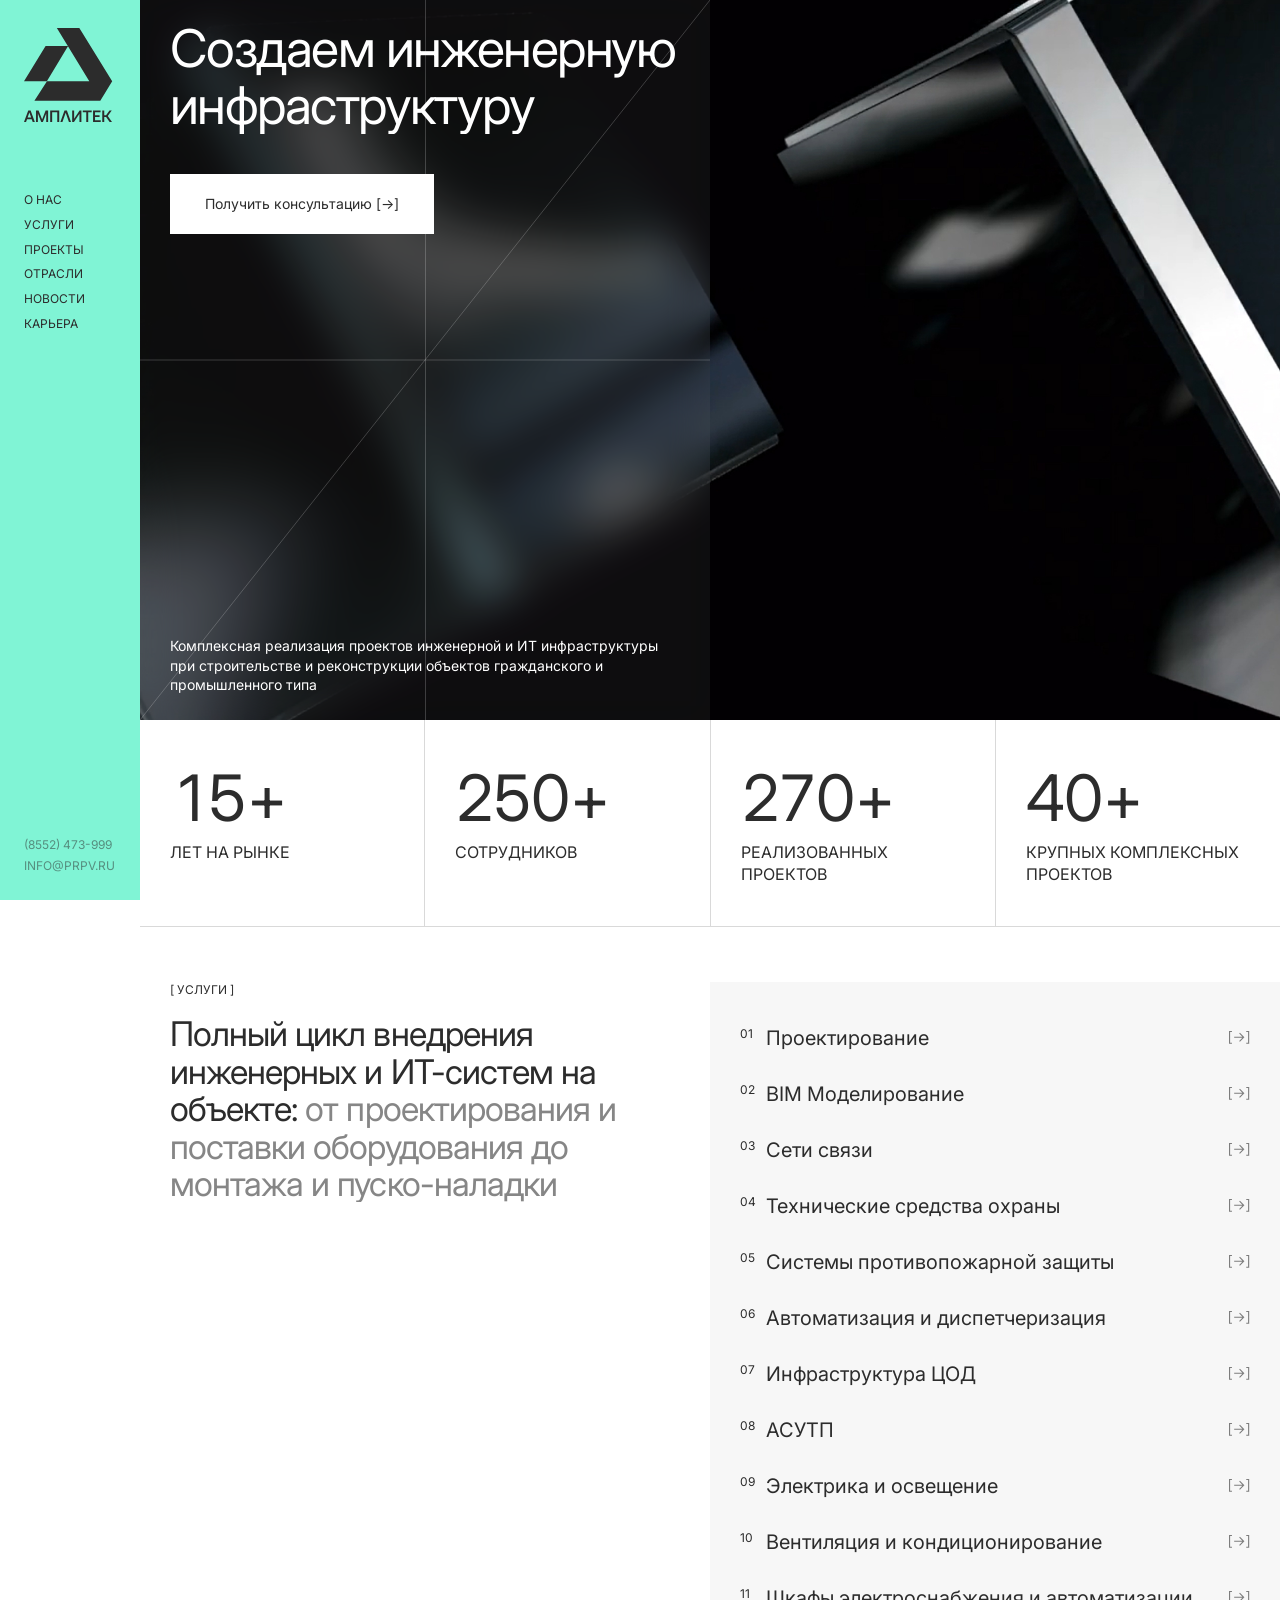
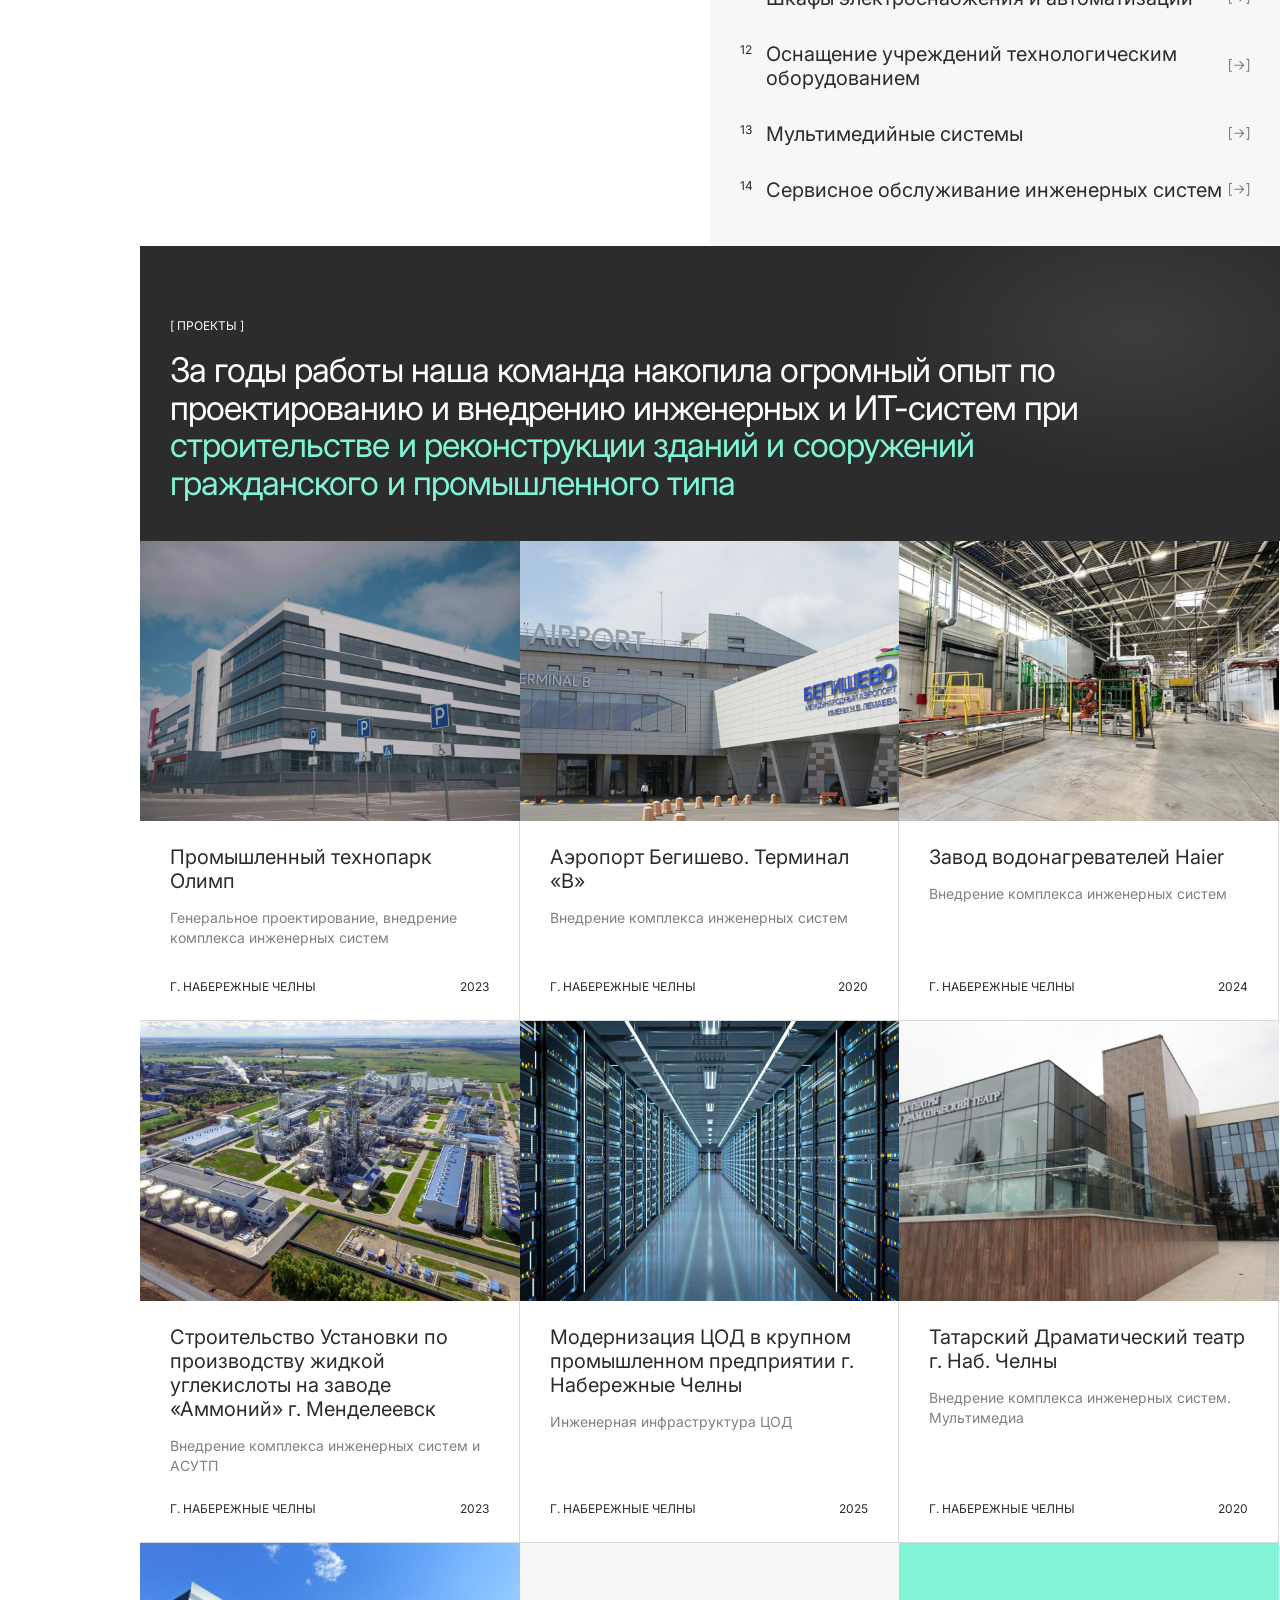
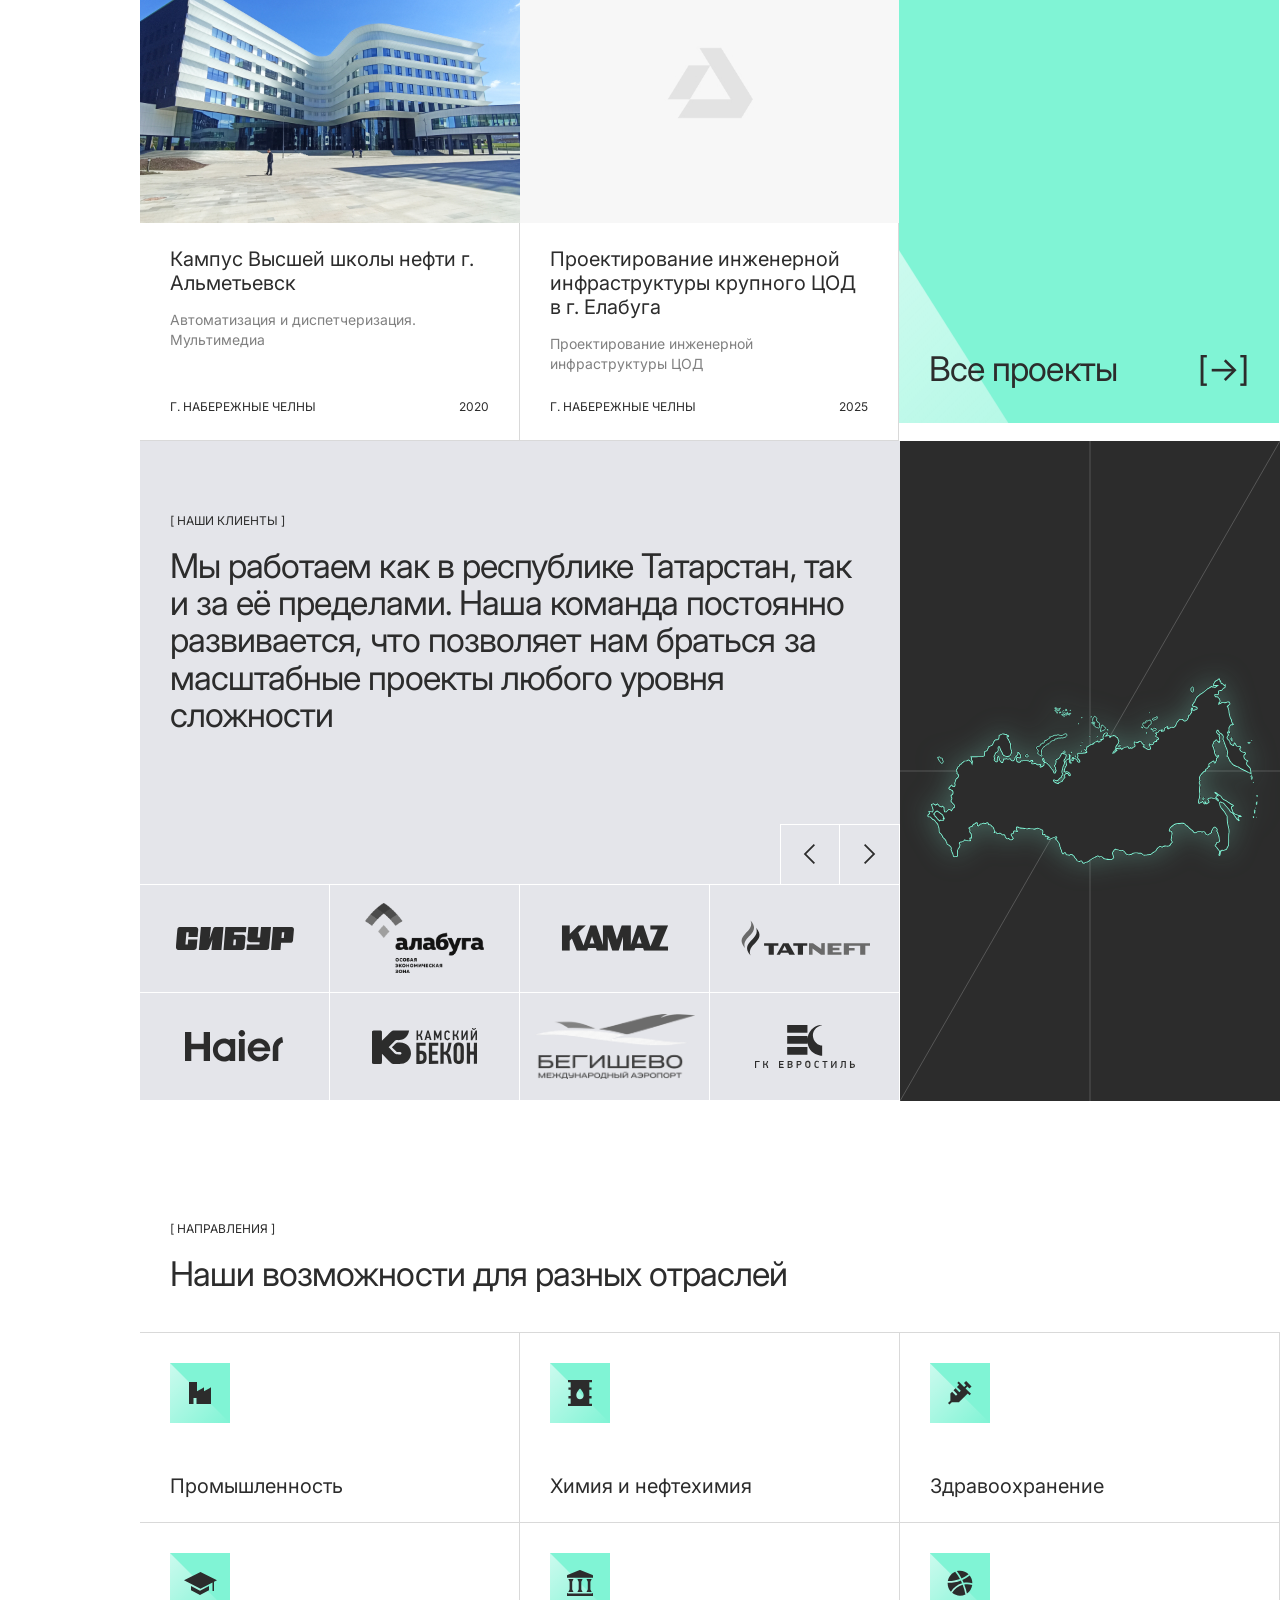
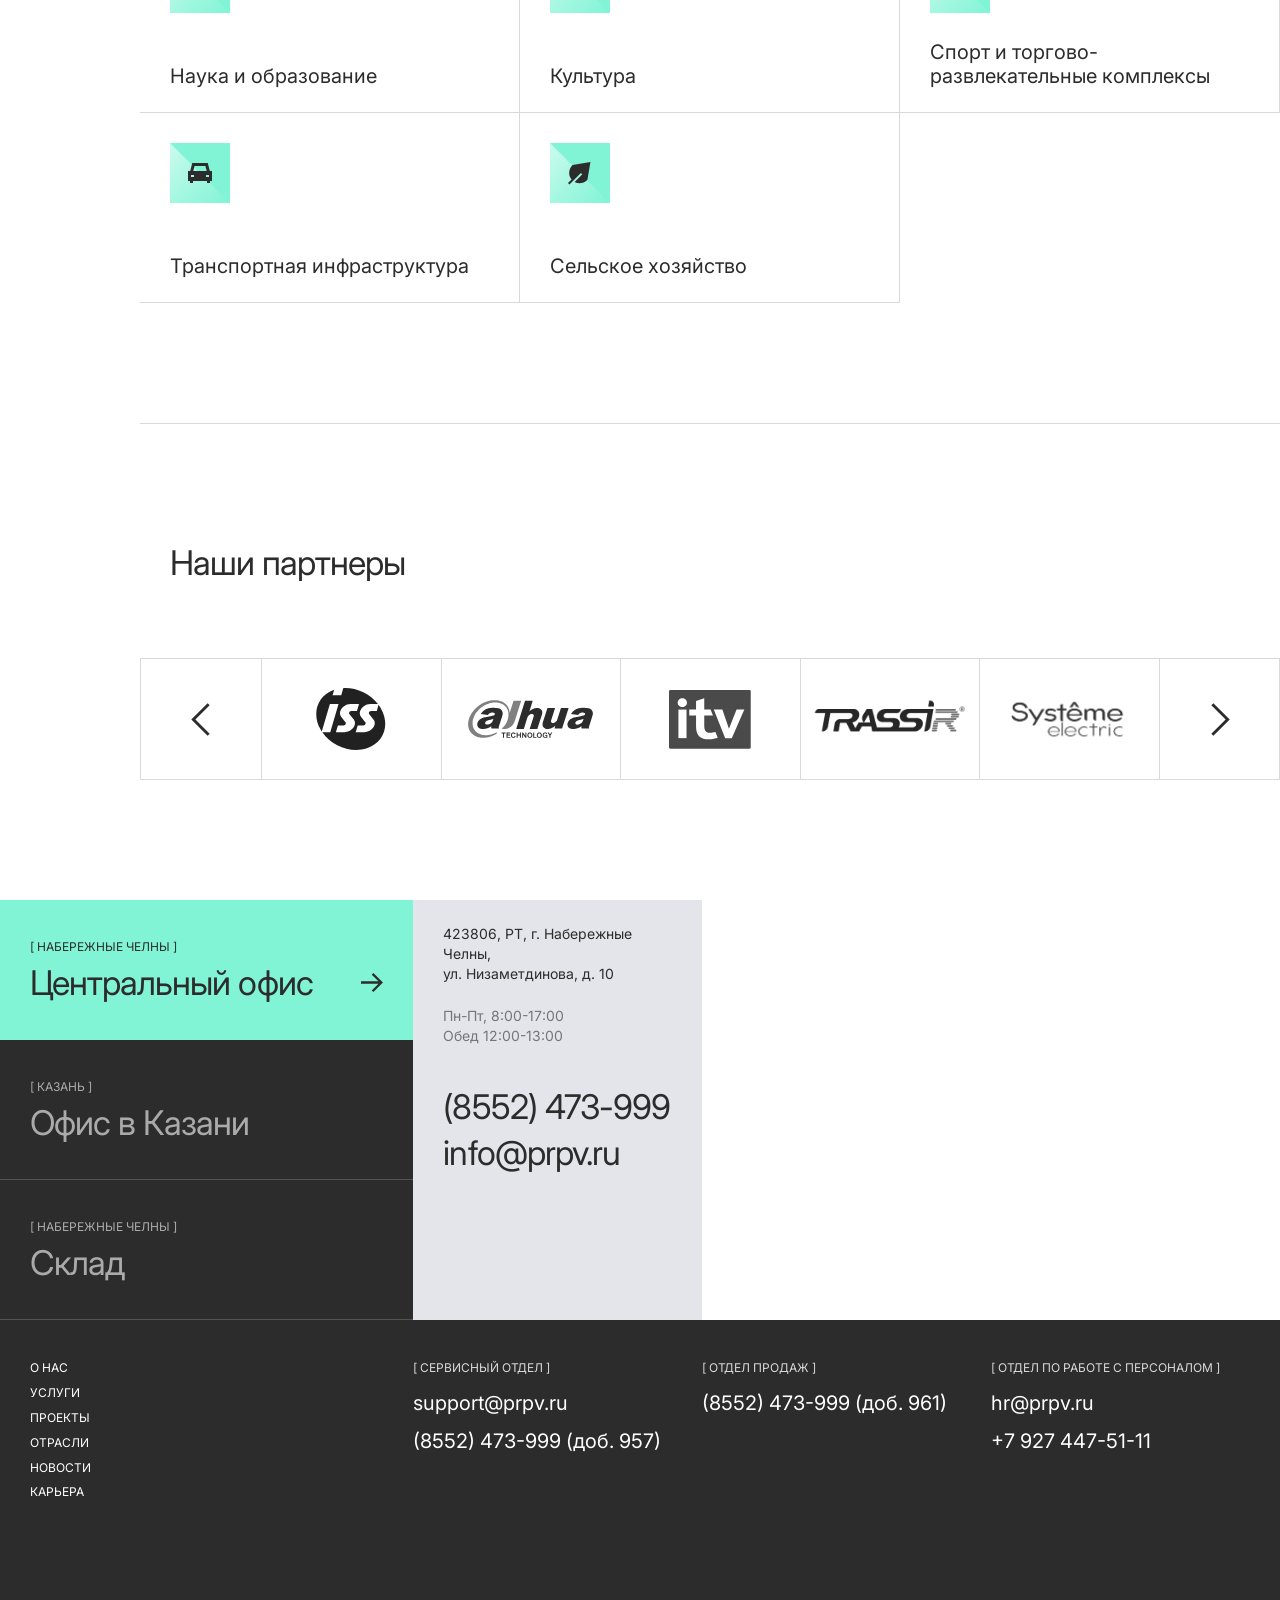
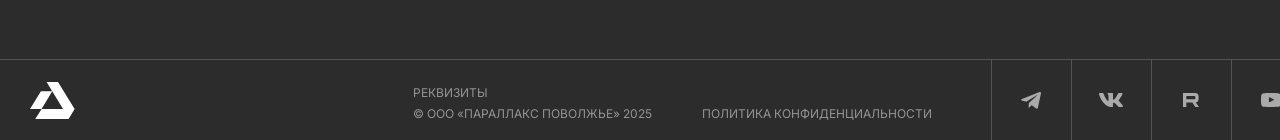
==== commit 69aa8c50: "some updates" ====
--- a/index.html
+++ b/index.html
@@ -13,7 +13,7 @@
 		<link rel="stylesheet" href="css/swiper-bundle.min.css" />
 		<link rel="stylesheet" href="css/aos.css" />
 		<link rel="stylesheet" href="css/fancybox.css" />
-		<link rel="stylesheet" href="css/style.css?ver=233ff3" />
+		<link rel="stylesheet" href="css/style.css?ver=233DDDff3" />
 	</head>
 	<body>
 		<!-- Mobile header bar -->
@@ -125,7 +125,7 @@
 					<div class="hero__inner">
 						<h1 class="hero__title reveal-text" duration="10s" delay="0s">
 							Создаем инженерную<br />
-							и ИТ-инфраструктуру
+							инфраструктуру
 						</h1>
 						<a href="javascript:;" data-fancybox data-src="#hero-cta-modal" class="btn hero__btn reveal-text" duration="7s" delay="0s"
 							>Получить консультацию [→]</a
@@ -553,46 +553,89 @@
 							<div class="swiper-wrapper">
 								<div class="swiper-slide">
 									<div class="clients__logos-grid">
-										<div class="clients__logo-placeholder" data-aos="fade-zoom-in" data-aos-delay="0">
-											<img src="img/sibur-logo.svg" />
-										</div>
-										<div class="clients__logo-placeholder" data-aos="fade-zoom-in" data-aos-delay="200">
-											<img src="img/alabuga-logo.png" />
-										</div>
-										<div class="clients__logo-placeholder" data-aos="fade-zoom-in" data-aos-delay="400">
-											<img src="img/kamaz-svg.svg" />
-										</div>
-										<div class="clients__logo-placeholder" data-aos="fade-zoom-in" data-aos-delay="600">
-											<img src="img/tatneft-logo.svg" />
-										</div>
-										<div class="clients__logo-placeholder" data-aos="fade-zoom-in" data-aos-delay="200">
-											<img src="img/haier.svg" />
-										</div>
-										<div class="clients__logo-placeholder" data-aos="fade-zoom-in" data-aos-delay="400">
-											<img src="img/kams-beton-logo.svg" />
-										</div>
-										<div class="clients__logo-placeholder" data-aos="fade-zoom-in" data-aos-delay="600">
-											<img src="img/begi.png" />
-										</div>
-										<div class="clients__logo-placeholder" data-aos="fade-zoom-in" data-aos-delay="800">
-											<img src="img/evrostile.svg" />
+										
+										<div class="clients__logo">
+											<div class="clients__logo-placeholder" data-aos="fade-zoom-in" data-aos-delay="0">
+												<img src="img/sibur-logo.svg" />
+											</div>
+										</div>
+										<div class="clients__logo">
+											<div class="clients__logo-placeholder" data-aos="fade-zoom-in" data-aos-delay="200">
+												<img src="img/alabuga-logo.png" />
+											</div>
+										</div>
+										<div class="clients__logo">
+											<div class="clients__logo-placeholder" data-aos="fade-zoom-in" data-aos-delay="400">
+												<img src="img/kamaz-svg.svg" />
+											</div>
+										</div>
+										<div class="clients__logo">
+											<div class="clients__logo-placeholder" data-aos="fade-zoom-in" data-aos-delay="600">
+												<img src="img/tatneft-logo.svg" />
+											</div>
+										</div>
+										
+										<div class="clients__logo">
+											<div class="clients__logo-placeholder" data-aos="fade-zoom-in" data-aos-delay="200">
+												<img src="img/haier.svg" />
+											</div>
+										</div>
+										
+										<div class="clients__logo">
+											<div class="clients__logo-placeholder" data-aos="fade-zoom-in" data-aos-delay="400">
+												<img src="img/kams-beton-logo.svg" />
+											</div>
+										</div>
+										
+										<div class="clients__logo">
+											<div class="clients__logo-placeholder" data-aos="fade-zoom-in" data-aos-delay="600">
+												<img src="img/begi.png" />
+											</div>
+										</div>
+										
+										<div class="clients__logo">
+											<div class="clients__logo-placeholder" data-aos="fade-zoom-in" data-aos-delay="800">
+												<img src="img/evrostile.svg" />
+											</div>
 										</div>
 									</div>
 								</div>
 								<div class="swiper-slide">
 									<div class="clients__logos-grid">
-										<div class="clients__logo-placeholder" data-aos="fade-zoom-in" data-aos-delay="0">
-											<img src="img/amoni.svg" />
-										</div>
-										<div class="clients__logo-placeholder" data-aos="fade-zoom-in" data-aos-delay="200">
-											<img src="img/aok.svg" />
-										</div>
-										<div class="clients__logo-placeholder clients__logo-placeholder--empty" aria-hidden="true"></div>
-										<div class="clients__logo-placeholder clients__logo-placeholder--empty" aria-hidden="true"></div>
-										<div class="clients__logo-placeholder clients__logo-placeholder--empty" aria-hidden="true"></div>
-										<div class="clients__logo-placeholder clients__logo-placeholder--empty" aria-hidden="true"></div>
-										<div class="clients__logo-placeholder clients__logo-placeholder--empty" aria-hidden="true"></div>
-										<div class="clients__logo-placeholder clients__logo-placeholder--empty" aria-hidden="true"></div>
+									
+										<div class="clients__logo">
+											<div class="clients__logo-placeholder" data-aos="fade-zoom-in" data-aos-delay="0">
+												<img src="img/amoni.svg" />
+											</div>
+										</div>
+										
+										<div class="clients__logo">
+											<div class="clients__logo-placeholder" data-aos="fade-zoom-in" data-aos-delay="200">
+												<img src="img/aok.svg" />
+											</div>
+										</div>
+										
+										<div class="clients__logo">
+											<div class="clients__logo-placeholder" data-aos="fade-zoom-in" data-aos-delay="400">
+												<img src="img/tupolev.png" />
+											</div>
+										</div>
+										
+										<div class="clients__logo">
+											<div class="clients__logo-placeholder clients__logo-placeholder--empty" aria-hidden="true"></div>
+										</div>
+										<div class="clients__logo">
+											<div class="clients__logo-placeholder clients__logo-placeholder--empty" aria-hidden="true"></div>
+										</div>
+										<div class="clients__logo">
+											<div class="clients__logo-placeholder clients__logo-placeholder--empty" aria-hidden="true"></div>
+										</div>
+										<div class="clients__logo">
+											<div class="clients__logo-placeholder clients__logo-placeholder--empty" aria-hidden="true"></div>
+										</div>
+										<div class="clients__logo">
+											<div class="clients__logo-placeholder clients__logo-placeholder--empty" aria-hidden="true"></div>
+										</div>
 									</div>
 								</div>
 							</div>
--- a/css/style.css
+++ b/css/style.css
@@ -859,6 +859,10 @@
 	width: auto;
 	object-fit: contain;
 }
+.clients__logo{
+	transition:0.4s all;
+	cursor:pointer
+}
 .clients__logo-placeholder {
 	height: 108px;
 	display: flex;
@@ -872,6 +876,9 @@
 	justify-content: center;
 	border-left: none;
 	border-top: none;
+}
+.clients__logo:hover{
+    background: #D6D8E0;
 }
 .clients__logo-placeholder--empty {
 	pointer-events: none;
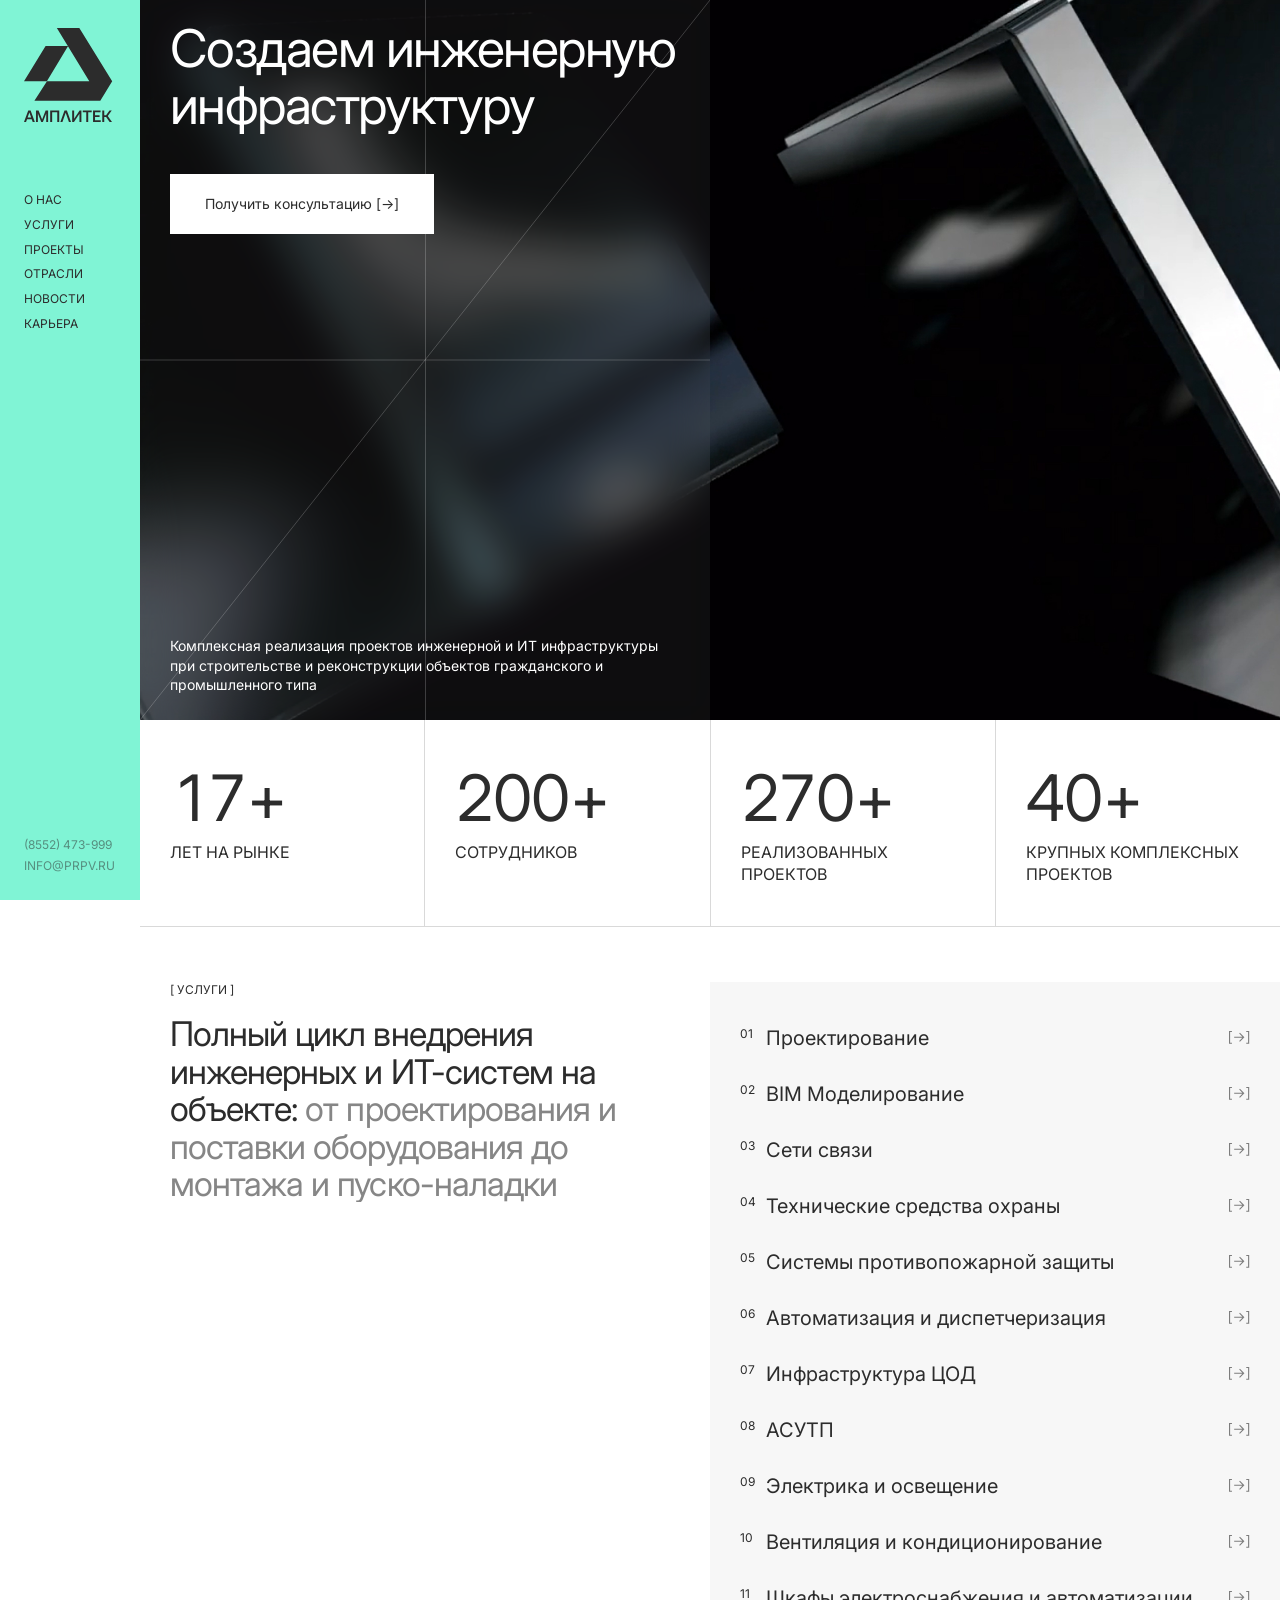
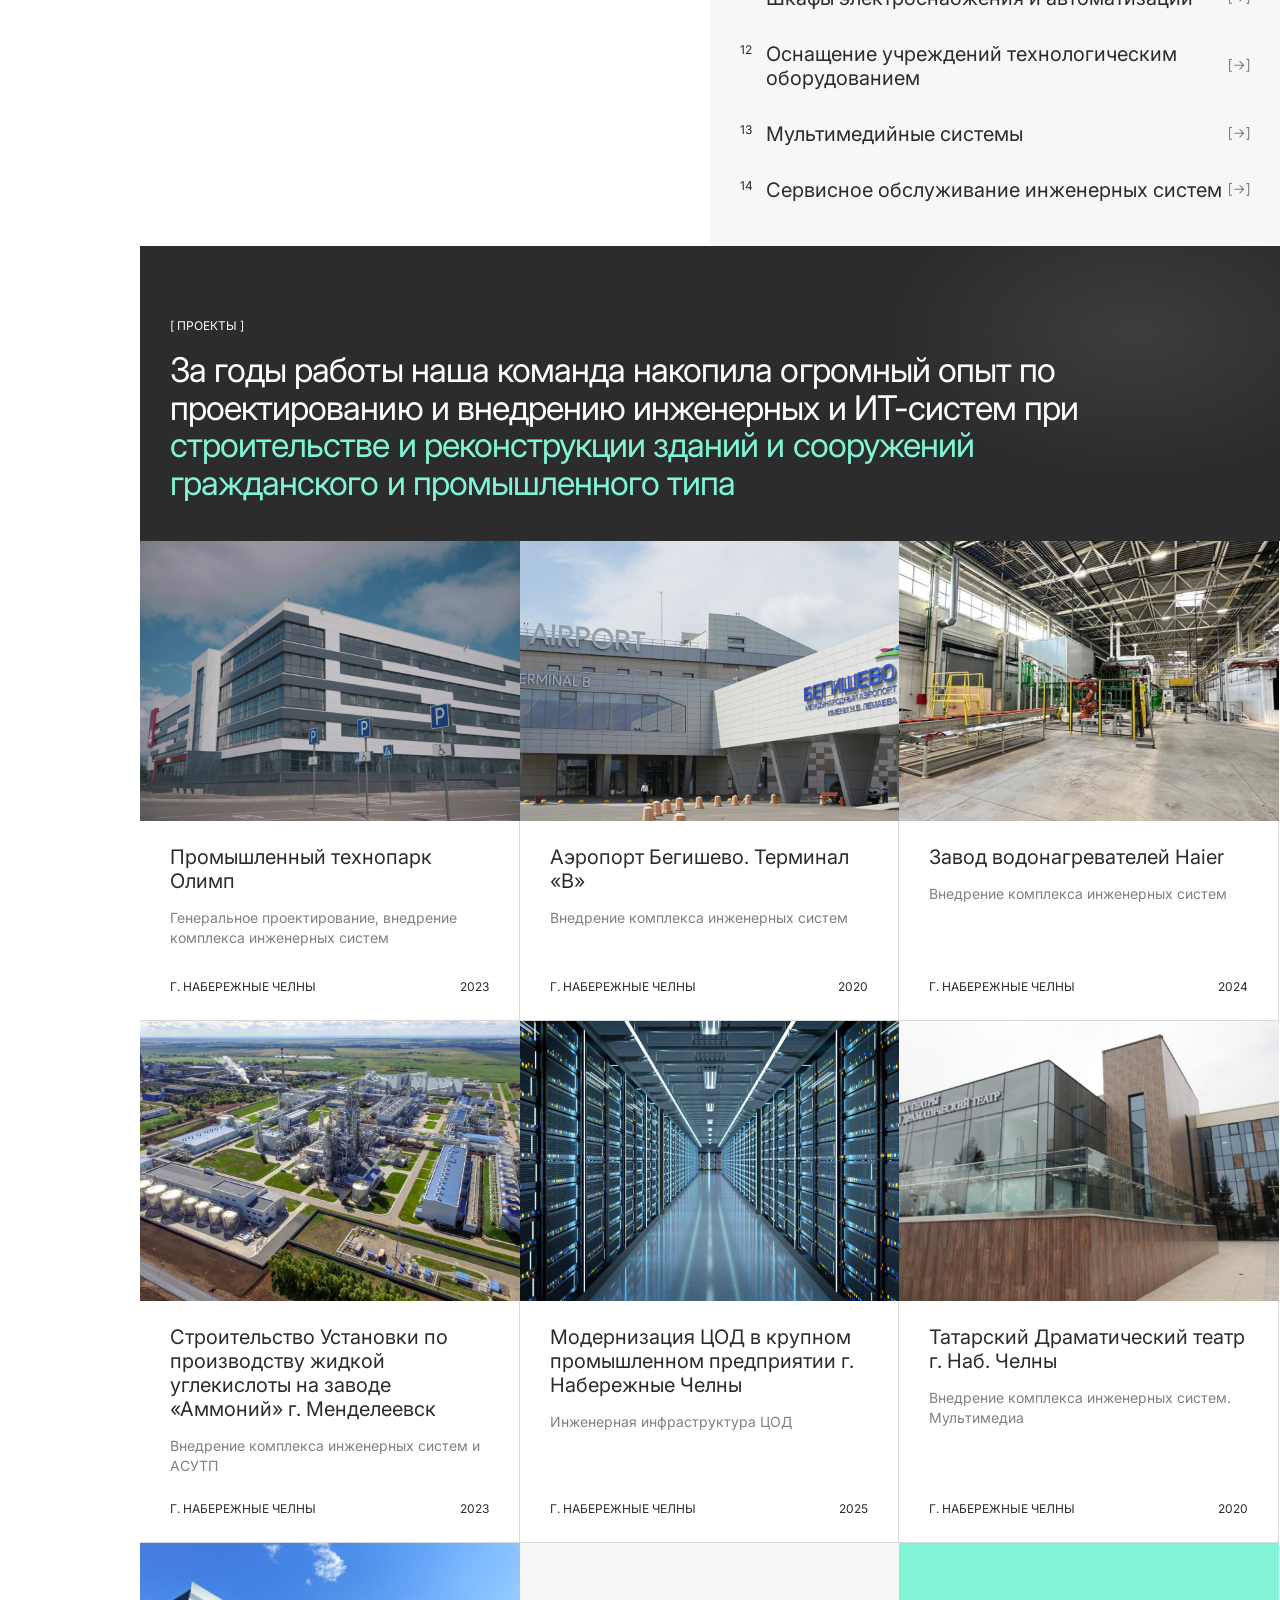
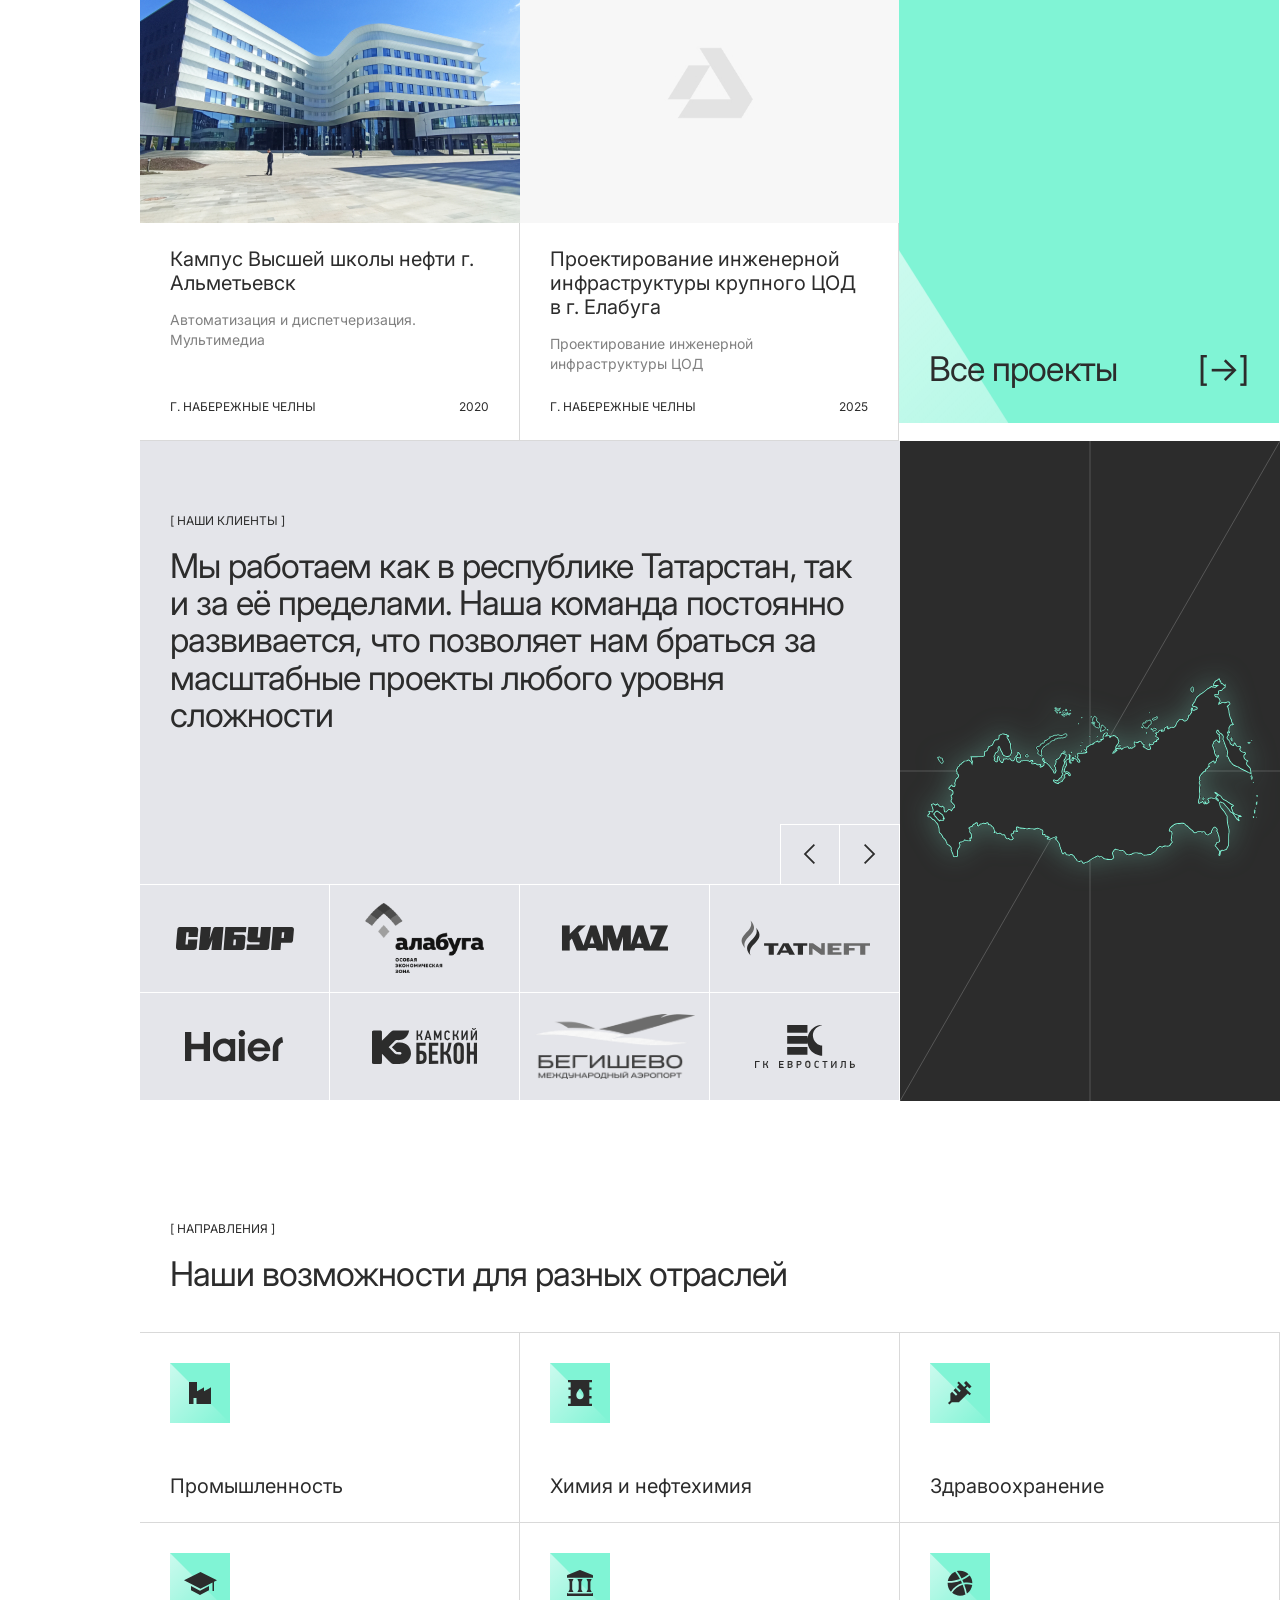
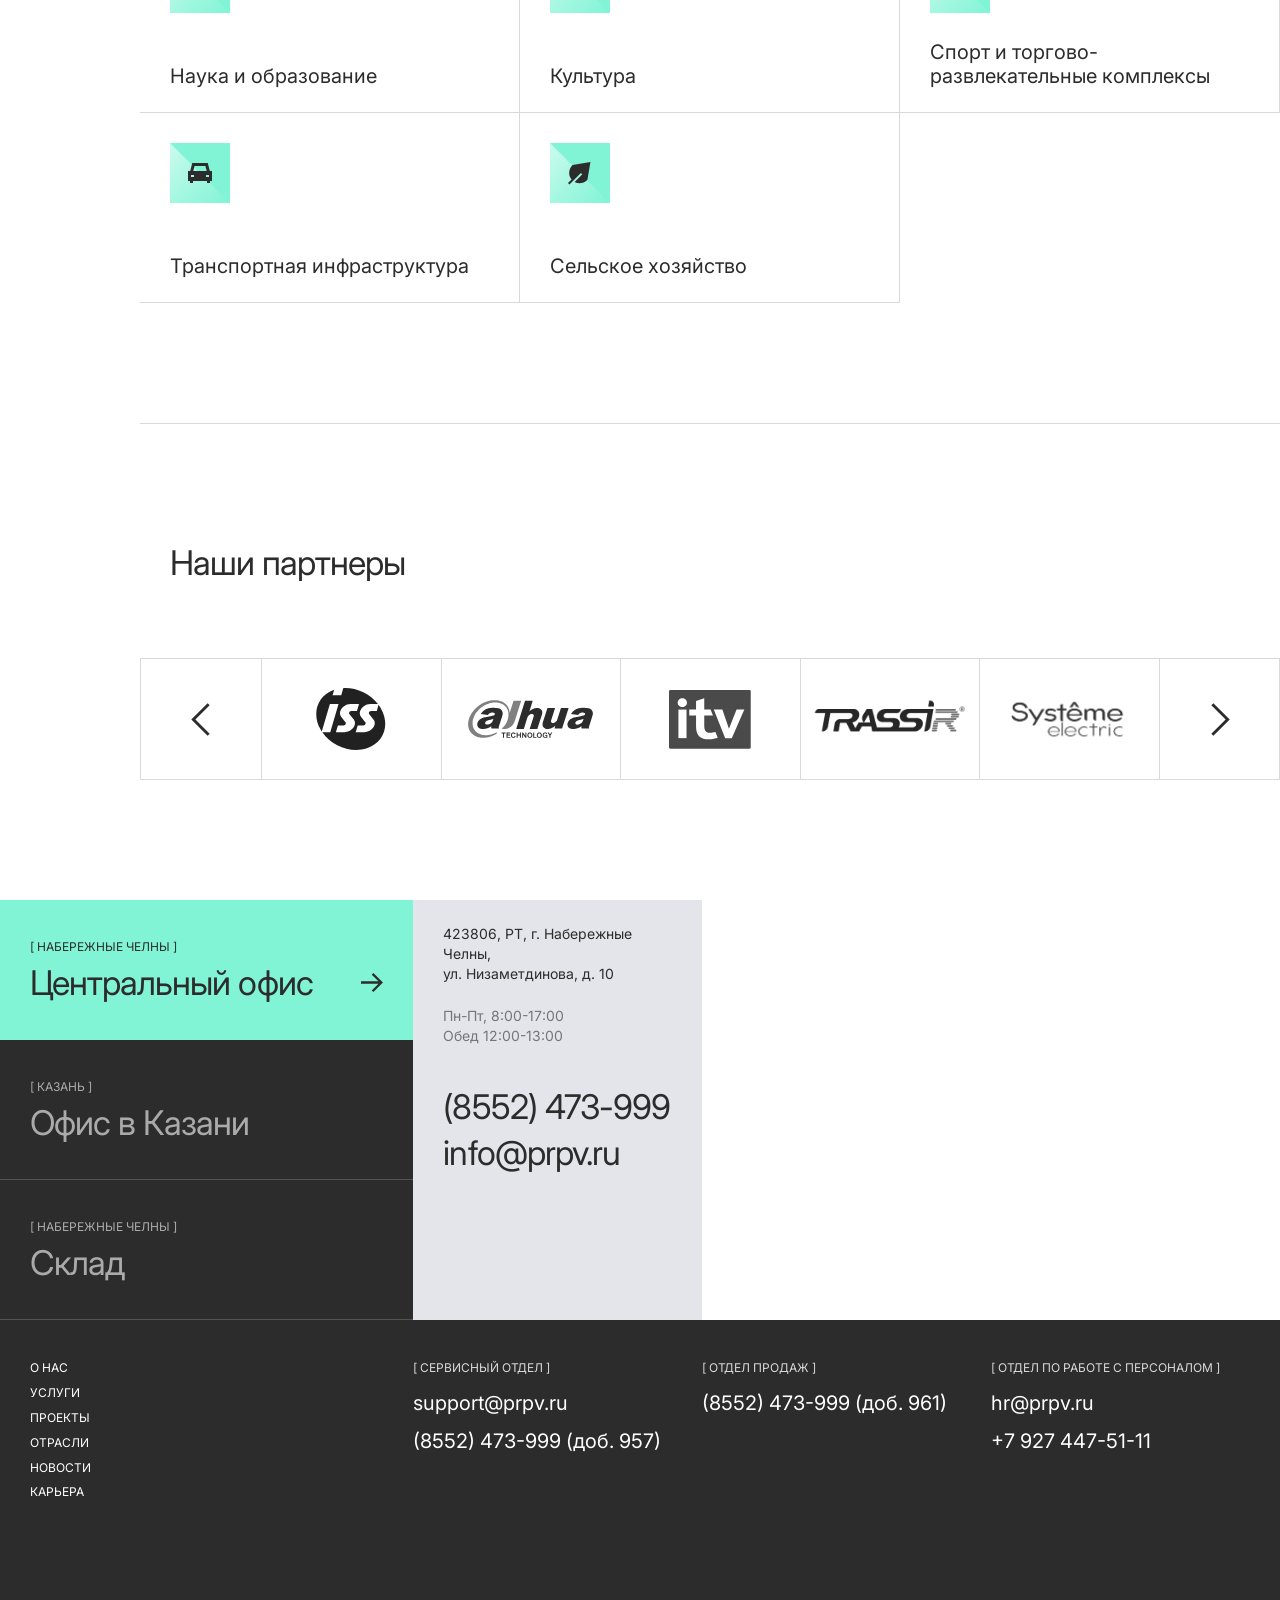
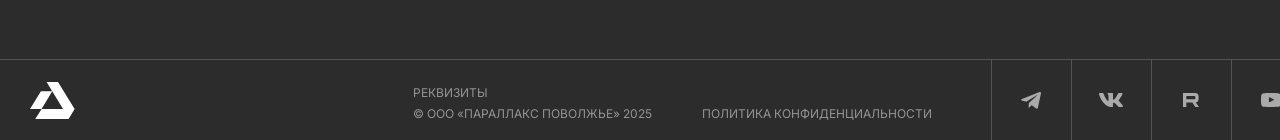
==== commit a0ca7852: "some updates" ====
--- a/index.html
+++ b/index.html
@@ -145,11 +145,11 @@
 			<section class="stats">
 				<div class="stats__row">
 					<div class="stats__item" data-aos="fade-zoom-in" data-aos-delay="0">
-						<span class="stat-block__number" data-count="15" data-suffix="+">15+</span>
+						<span class="stat-block__number" data-count="17" data-suffix="+">17+</span>
 						<span class="stat-block__label reveal-text" delay="0.3s">лет на рынке</span>
 					</div>
 					<div class="stats__item" data-aos="fade-zoom-in" data-aos-delay="200">
-						<span class="stat-block__number" data-count="250" data-suffix="+">250+</span>
+						<span class="stat-block__number" data-count="200" data-suffix="+">200+</span>
 						<span class="stat-block__label reveal-text" delay="0.3s">сотрудников</span>
 					</div>
 					<div class="stats__item" data-aos="fade-zoom-in" data-aos-delay="400">
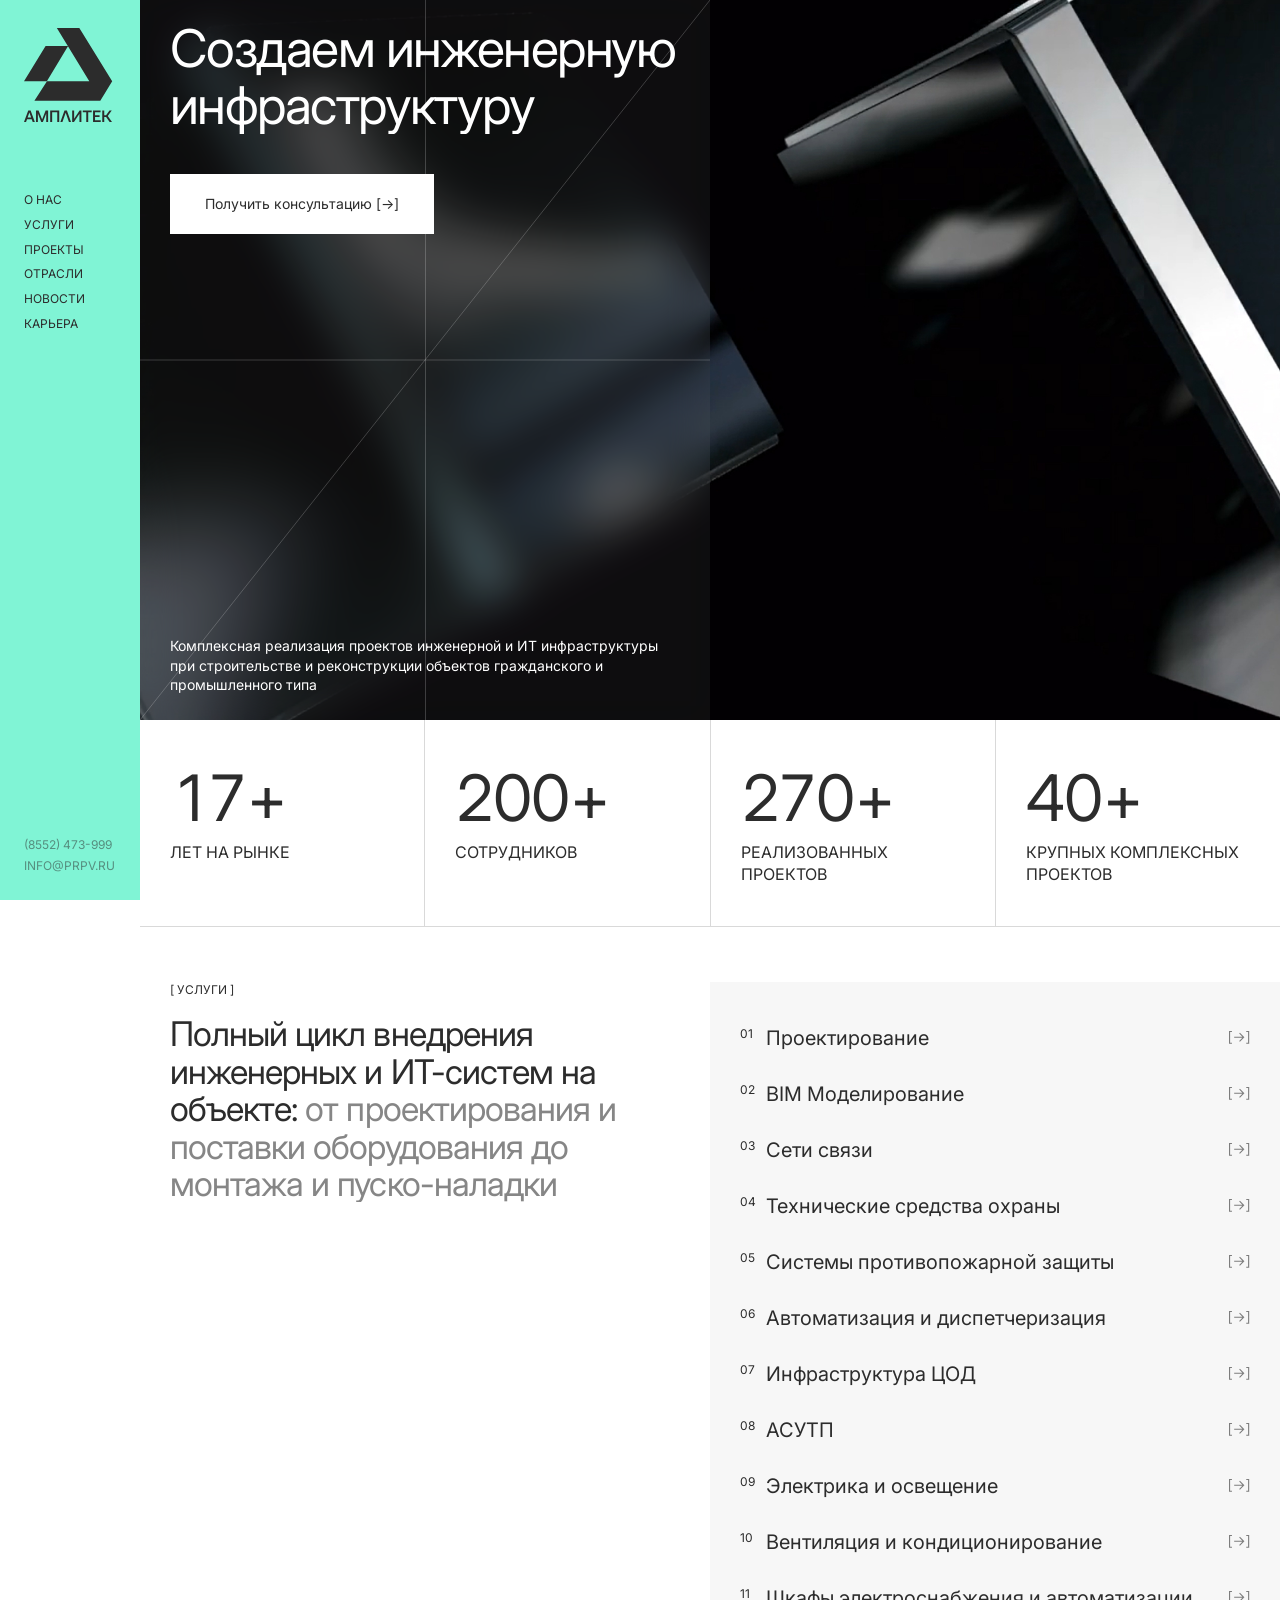
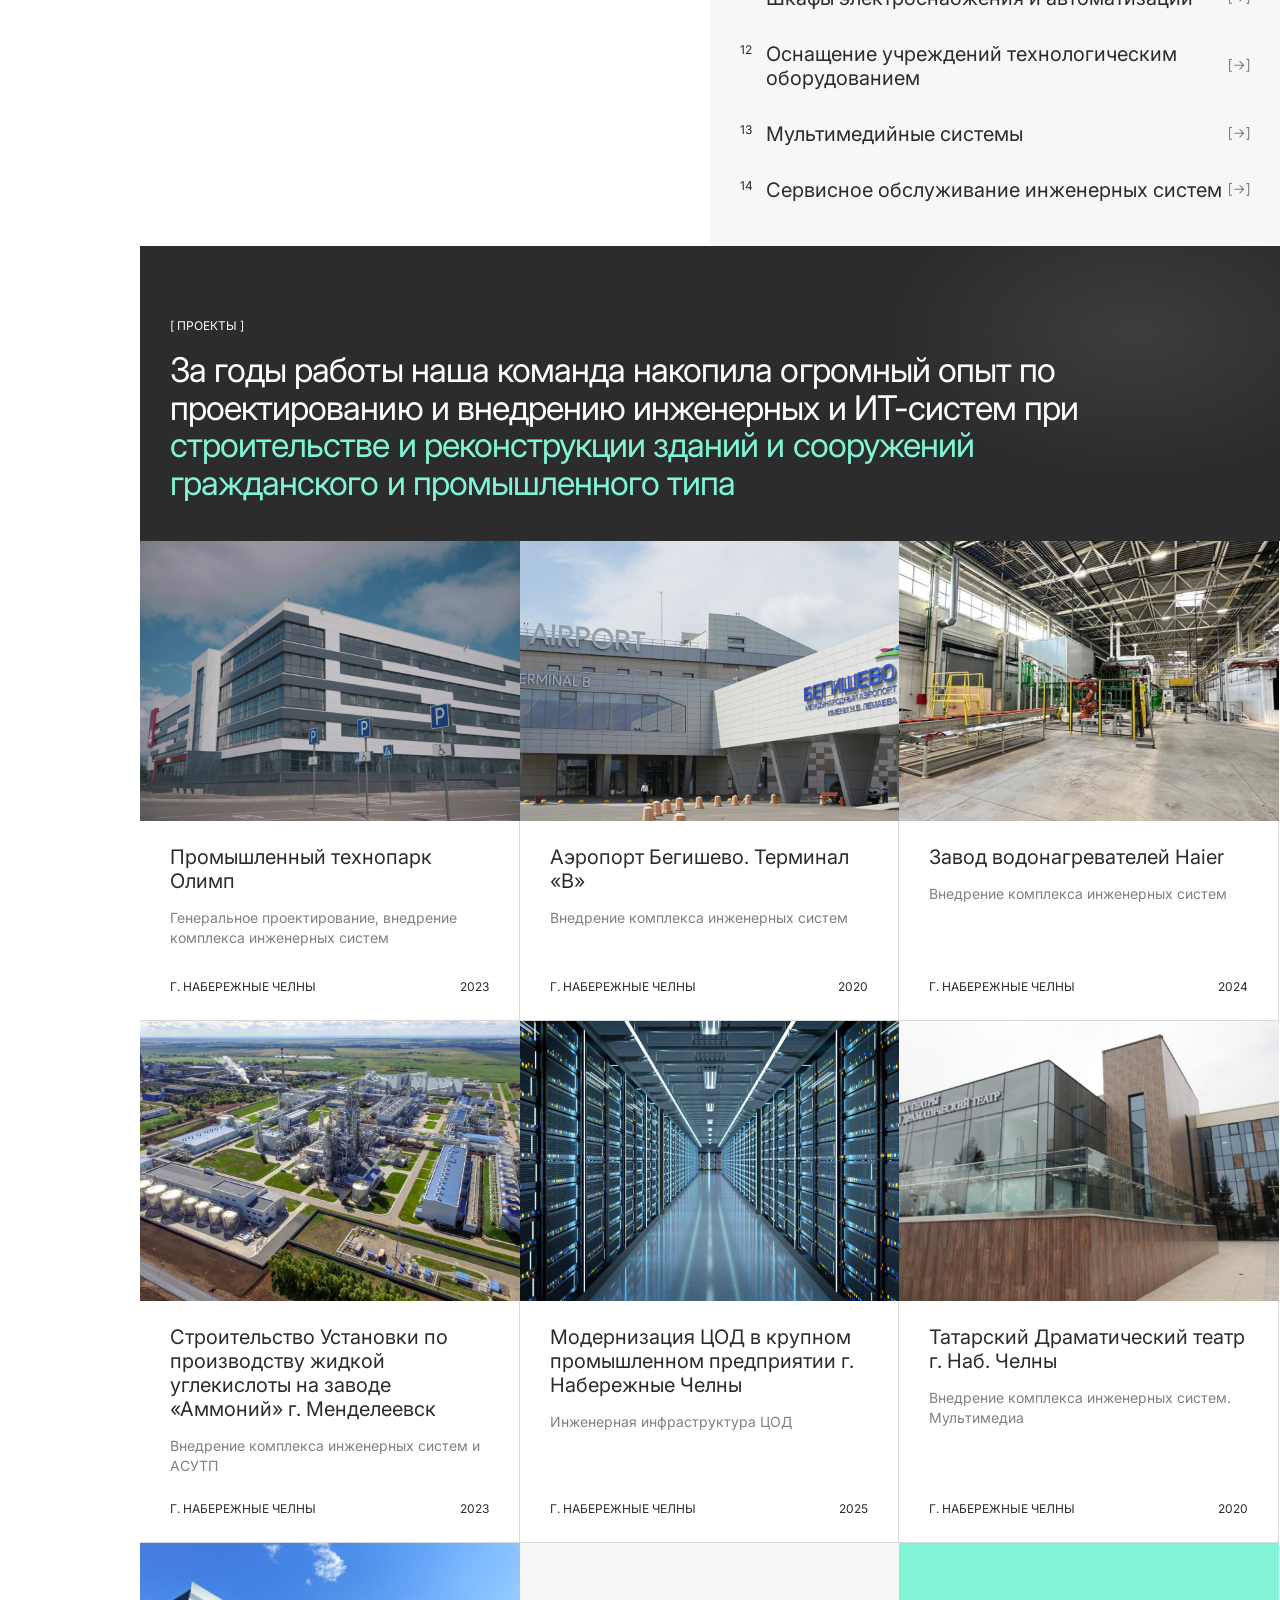
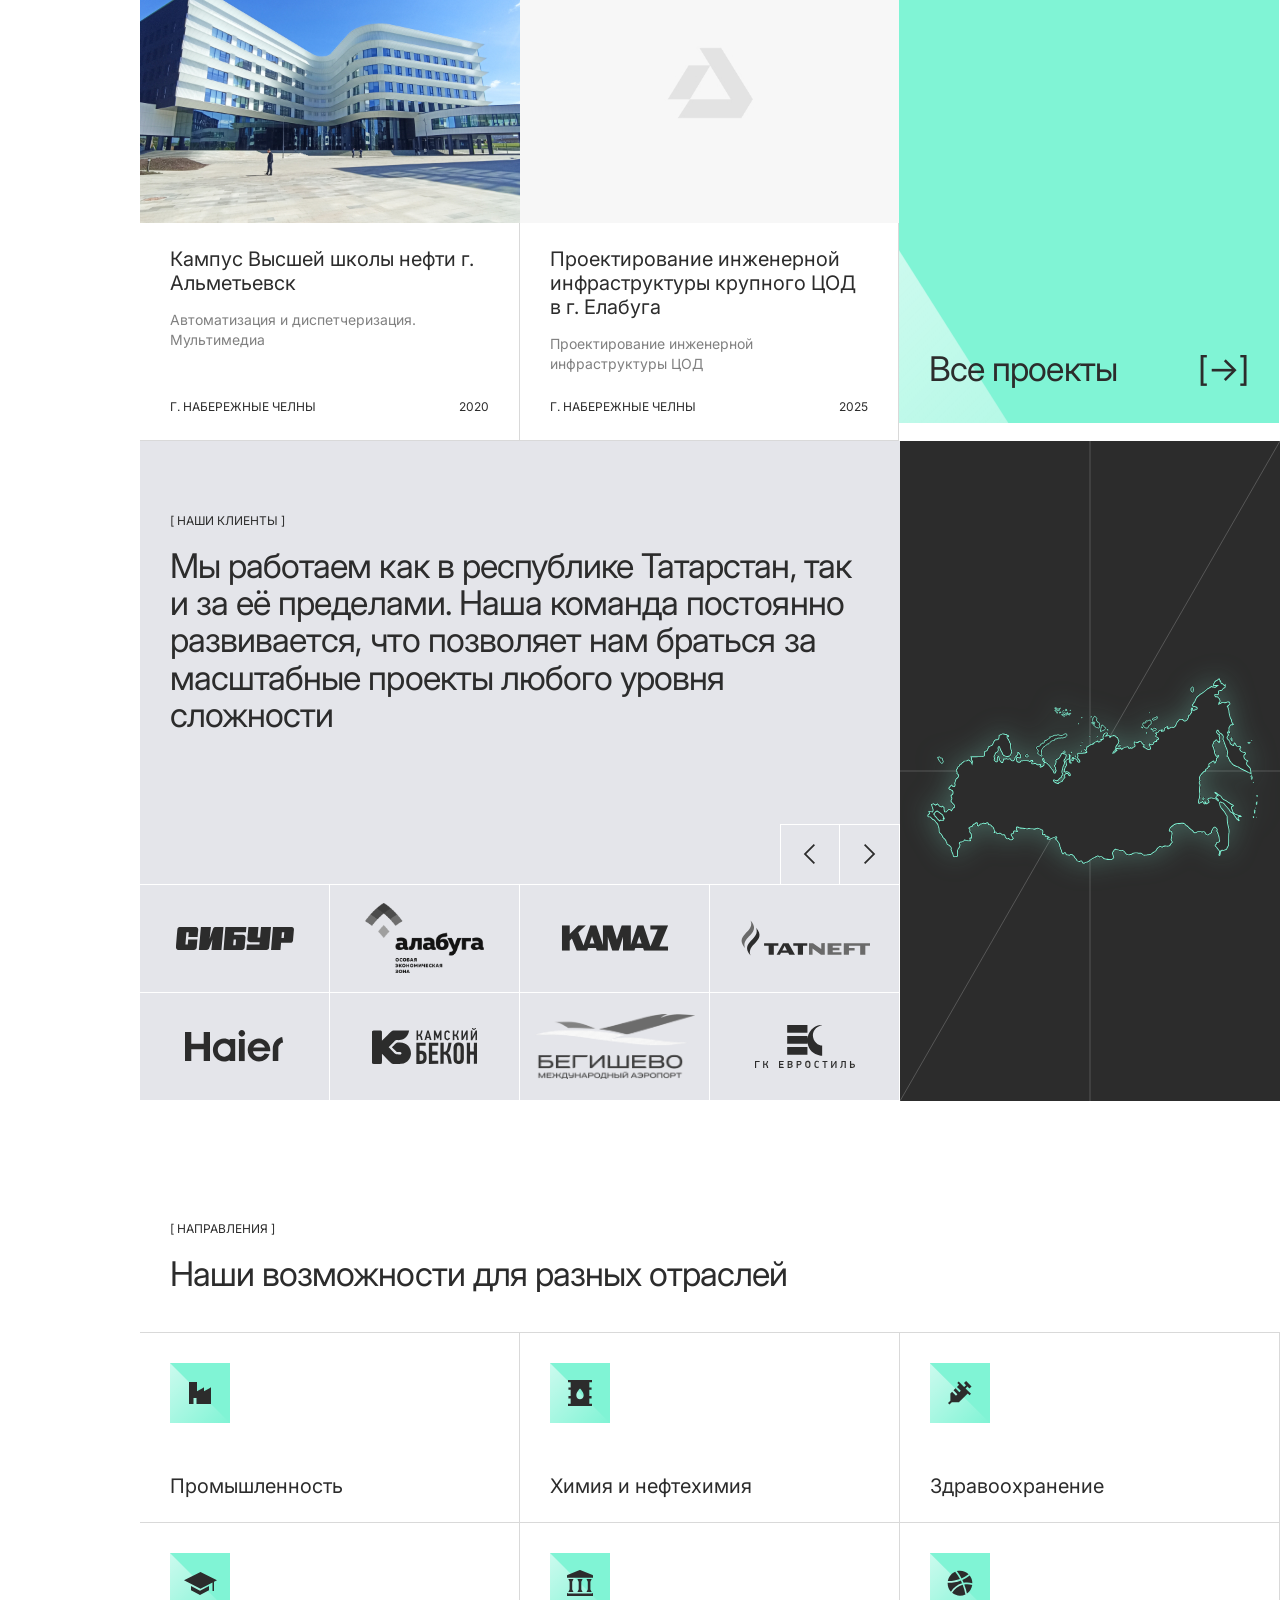
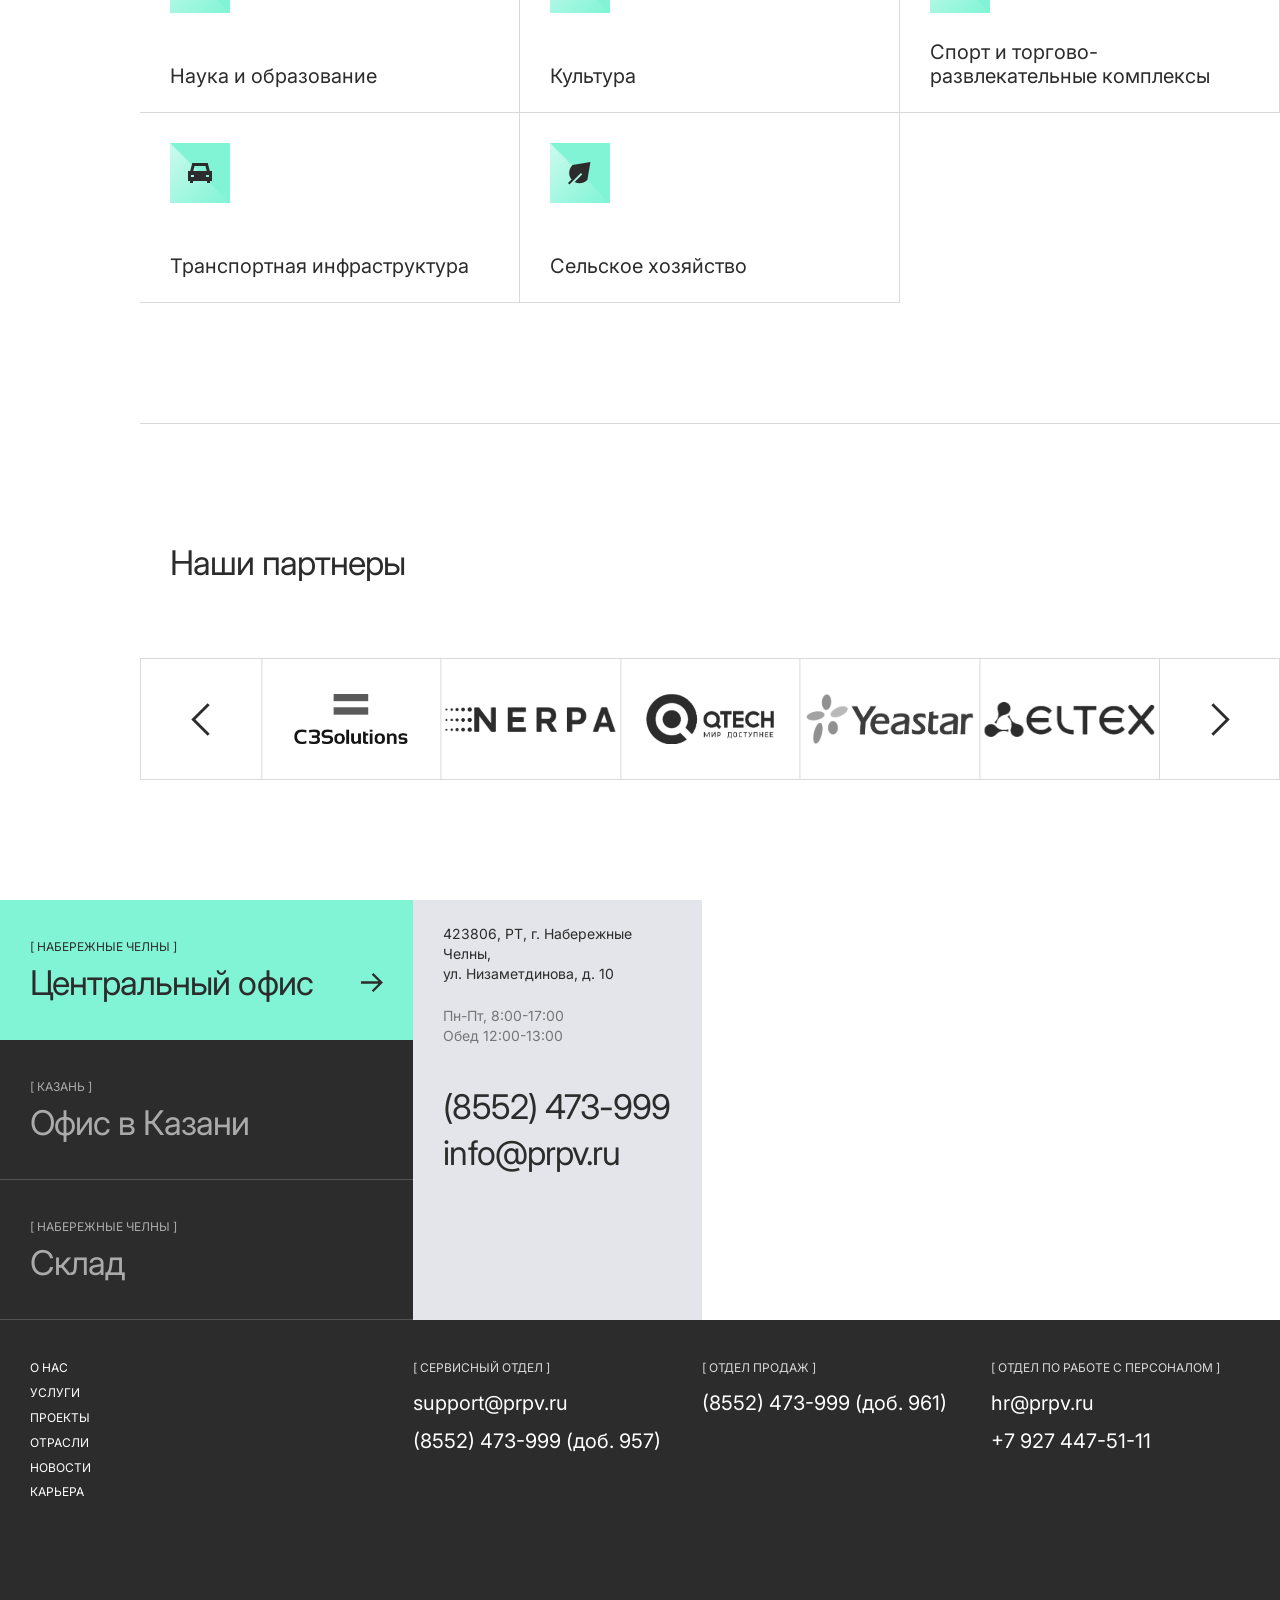
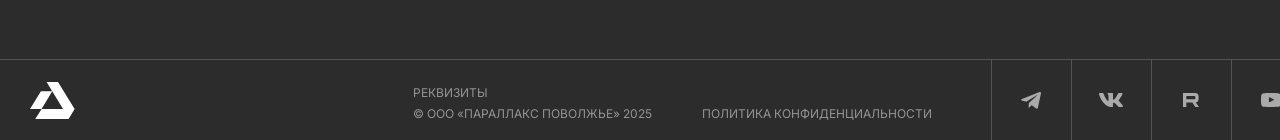
==== commit 6baed4cd: "some updates" ====
--- a/index.html
+++ b/index.html
@@ -1,1318 +1,1279 @@
-﻿<!DOCTYPE html>
-<html lang="ru">
-	<head>
-		<meta charset="UTF-8" />
-		<meta name="viewport" content="width=device-width, initial-scale=1.0" />
-		<title>АМПЛИТЕК — Инженерная и ИТ-инфраструктура</title>
-		<link rel="preconnect" href="https://fonts.googleapis.com" />
-		<link rel="preconnect" href="https://fonts.gstatic.com" crossorigin />
-		<link
-			href="https://fonts.googleapis.com/css2?family=Inter:wght@400;500&display=swap"
-			rel="stylesheet"
-		/>
-		<link rel="stylesheet" href="css/swiper-bundle.min.css" />
-		<link rel="stylesheet" href="css/aos.css" />
-		<link rel="stylesheet" href="css/fancybox.css" />
-		<link rel="stylesheet" href="css/style.css?ver=233DDDff3" />
-	</head>
-	<body>
-		<!-- Mobile header bar -->
-		<header class="mobile-header">
-			<a href="#" class="mobile-header__logo" aria-label="АМПЛИТЕК">
-				<img src="img/logo-mobile.svg" />
-			</a>
-		</header>
-
-		<!-- Burger -->
-		<button class="burger" id="burger" aria-label="Меню">
-			<span class="burger__line"></span>
-			<span class="burger__line"></span>
-			<span class="burger__line"></span>
-		</button>
-
-		<!-- Overlay -->
-		<div class="sidebar-overlay" id="sidebarOverlay"></div>
-
-		<!-- Sidebar -->
-		<aside class="sidebar" id="sidebar">
-			<!-- Mobile header -->
-			<div class="sidebar__mob-header">
-				<a href="/" class="sidebar__mob-logo" aria-label="АМПЛИТЕК">
-					<img src="img/logo-mobile.svg" alt="АМПЛИТЕК" />
-				</a>
-				<button class="sidebar__close" id="sidebarClose" aria-label="Закрыть">
-					<svg width="18" height="18" viewBox="0 0 18 18" fill="none" xmlns="http://www.w3.org/2000/svg"><path d="M1 1L17 17M17 1L1 17" stroke="#2C2C2C" stroke-width="1.5" stroke-linecap="round"/></svg>
-				</button>
-			</div>
-			<!-- Desktop + mobile nav -->
-			<div class="sidebar__content">
-				<a href="/" class="sidebar__logo" aria-label="АМПЛИТЕК">
-					<img src="img/logo.svg" />
-				</a>
-				<nav class="sidebar__nav">
-					<a href="about.html">о нас</a>
-					<a href="services.html">Услуги</a>
-					<a href="projects.html">проекты</a>
-					<a href="industries.html">отрасли</a>
-					<a href="news.html">новости</a>
-					<a href="career.html">карьера</a>
-				</nav>
-			</div>
-			<!-- Desktop contacts -->
-			<div class="sidebar__contacts">
-				<a href="tel:+78552473999">(8552) 473-999</a>
-				<a href="mailto:info@prpv.ru">info@prpv.ru</a>
-			</div>
-			<!-- Mobile footer -->
-			<div class="sidebar__mob-footer">
-				<div class="sidebar__mob-depts">
-					<div class="sidebar__mob-dept">
-						<span class="label">[ Сервисный отдел ]</span>
-						<a href="mailto:support@prpv.ru">support@prpv.ru</a>
-						<a href="tel:+78552473957">(8552) 473-999 (доб. 957)</a>
-					</div>
-					<div class="sidebar__mob-dept">
-						<span class="label">[ Отдел продаж ]</span>
-						<a href="tel:+78552473961">(8552) 473-999 (доб. 961)</a>
-					</div>
-					<div class="sidebar__mob-dept">
-						<span class="label">[ Отдел по работе с персоналом ]</span>
-						<a href="mailto:hr@prpv.ru">hr@prpv.ru</a>
-						<a href="tel:+79274475111">+7 927 447-51-11</a>
-					</div>
-				</div>
-				<div class="sidebar__mob-socials">
-					<a href="#" class="sidebar__mob-social" aria-label="Telegram"><svg xmlns="http://www.w3.org/2000/svg" width="20" height="17" viewBox="0 0 20 17" fill="none"><path opacity="0.6" d="M19.9362 1.51976L16.9062 15.7048C16.6802 16.7038 16.1002 16.9288 15.2622 16.4778L10.7172 13.1258L8.49216 15.2528C8.26716 15.4788 8.04116 15.7048 7.52516 15.7048L7.88016 11.0298L16.3582 3.32576C16.7122 2.97076 16.2612 2.84176 15.8102 3.13276L5.26916 9.77276L0.723157 8.38676C-0.275843 8.06476 -0.275843 7.38676 0.949157 6.93676L18.6142 0.0697602C19.4842 -0.18824 20.2262 0.26376 19.9362 1.51976Z" fill="#2C2C2C"/></svg></a>
-					<a href="#" class="sidebar__mob-social" aria-label="VK"><svg xmlns="http://www.w3.org/2000/svg" width="24" height="14" viewBox="0 0 24 14" fill="none"><path opacity="0.6" fill-rule="evenodd" clip-rule="evenodd" d="M23.45 0.948C23.616 0.402 23.45 0 22.655 0H20.03C19.362 0 19.054 0.347 18.887 0.73C18.887 0.73 17.552 3.926 15.661 6.002C15.049 6.604 14.771 6.795 14.437 6.795C14.27 6.795 14.019 6.604 14.019 6.057V0.948C14.019 0.292 13.835 0 13.279 0H9.151C8.734 0 8.483 0.304 8.483 0.593C8.483 1.214 9.429 1.358 9.526 3.106V6.904C9.526 7.737 9.373 7.888 9.039 7.888C8.149 7.888 5.984 4.677 4.699 1.003C4.45 0.288 4.198 0 3.527 0H0.9C0.15 0 0 0.347 0 0.73C0 1.412 0.89 4.8 4.145 9.281C6.315 12.341 9.37 14 12.153 14C13.822 14 14.028 13.632 14.028 12.997V10.684C14.028 9.947 14.186 9.8 14.715 9.8C15.105 9.8 15.772 9.992 17.33 11.467C19.11 13.216 19.403 14 20.405 14H23.03C23.78 14 24.156 13.632 23.94 12.904C23.702 12.18 22.852 11.129 21.725 9.882C21.113 9.172 20.195 8.407 19.916 8.024C19.527 7.533 19.638 7.314 19.916 6.877C19.916 6.877 23.116 2.451 23.449 0.948" fill="#2C2C2C"/></svg></a>
-					<a href="#" class="sidebar__mob-social" aria-label="Rutube"><svg width="16" height="14" viewBox="0 0 16 14" fill="none" xmlns="http://www.w3.org/2000/svg"><path opacity="0.6" d="M11.1072 6.36077H3.30772V3.08736H11.1072C11.5628 3.08736 11.8796 3.17159 12.0386 3.31866C12.1975 3.46574 12.296 3.73853 12.296 4.13702V5.31239C12.296 5.73224 12.1975 6.00502 12.0386 6.15211C11.8796 6.29917 11.5628 6.36205 11.1072 6.36205V6.36077ZM11.6423 0.0012518H0V14H3.30772V9.44563H9.40354L12.296 14H16L12.8109 9.42427C13.9867 9.23947 14.5146 8.85731 14.95 8.22752C15.3854 7.59774 15.6038 6.59082 15.6038 5.24701V4.19737C15.6038 3.40037 15.5242 2.77058 15.3854 2.28788C15.2466 1.80515 15.0094 1.3853 14.6724 1.00817C14.3165 0.65117 13.9202 0.399743 13.4445 0.231297C12.9687 0.0842335 12.3743 0 11.6423 0V0.0012518Z" fill="#2C2C2C"/></svg></a>
-					<a href="#" class="sidebar__mob-social" aria-label="YouTube"><svg width="20" height="14" viewBox="0 0 20 14" fill="none" xmlns="http://www.w3.org/2000/svg"><path opacity="0.6" fill-rule="evenodd" clip-rule="evenodd" d="M7.935 9.58282V3.98919L13.338 6.79596L7.935 9.58282ZM19.8 3.02076C19.8 3.02076 19.605 1.64823 19.005 1.04408C18.245 0.251813 17.392 0.247832 17.001 0.201052C14.203 1.33481e-07 10.004 0 10.004 0H9.996C9.996 0 5.798 1.33481e-07 2.999 0.201052C2.608 0.247832 1.756 0.250817 0.995 1.04408C0.395 1.64823 0.2 3.02076 0.2 3.02076C0.2 3.02076 0 4.63117 0 6.24257V7.75245C0 9.36286 0.2 10.9743 0.2 10.9743C0.2 10.9743 0.395 12.3458 0.995 12.95C1.755 13.7432 2.755 13.7173 3.2 13.8009C4.8 13.9532 10 14 10 14C10 14 14.203 13.994 17.001 13.793C17.392 13.7462 18.245 13.7432 19.005 12.95C19.605 12.3458 19.8 10.9743 19.8 10.9743C19.8 10.9743 20 9.36286 20 7.75245V6.24257C20 4.63117 19.8 3.02076 19.8 3.02076Z" fill="#2C2C2C"/></svg></a>
-				</div>
-			</div>
-		</aside>
-
-		<!-- Main content -->
-		<main class="main">
-			<!-- 1. HERO -->
-			<section class="hero" id="about">
-				<div class="hero__bg">
-					<video
-						class="hero__bg-video"
-						src="img/14471912_1280_720_30fps.mp4"
-						autoplay
-						muted
-						loop
-						playsinline
-						preload="auto"
-						poster="img/hero-bg.jpg"
-					></video>
-				</div>
-				<div class="hero__overlay">
-					<div class="lines lines--glass">
-						<div class="hero__glass"></div>
-
-						<!-- vertical center -->
-						<div class="line line--v line--center"></div>
-
-						<!-- horizontal center -->
-						<div class="line line--h line--middle"></div>
-
-						<!-- diagonal -->
-						<svg class="line line--diag">
-							<line x1="100%" y1="0" x2="0" y2="100%" />
-						</svg>
-					</div>
-
-					<div class="hero__inner">
-						<h1 class="hero__title reveal-text" duration="10s" delay="0s">
-							Создаем инженерную<br />
-							инфраструктуру
-						</h1>
-						<a href="javascript:;" data-fancybox data-src="#hero-cta-modal" class="btn hero__btn reveal-text" duration="7s" delay="0s"
-							>Получить консультацию [→]</a
-						>
-	
-					</div>
-					<p class="text hero__desc reveal-text" duration="10s" delay="0s">
-						Комплексная реализация проектов инженерной и ИТ инфраструктуры при
-						строительстве и реконструкции объектов гражданского и промышленного
-						типа
-					</p>
-					<a href="javascript:;" data-fancybox data-src="#hero-cta-modal" class="btn hero__btn--mob">Получить консультацию [→]</a>
-				</div>
-			</section>
-
-			<!-- 2. STATS -->
-			<section class="stats">
-				<div class="stats__row">
-					<div class="stats__item" data-aos="fade-zoom-in" data-aos-delay="0">
-						<span class="stat-block__number" data-count="17" data-suffix="+">17+</span>
-						<span class="stat-block__label reveal-text" delay="0.3s">лет на рынке</span>
-					</div>
-					<div class="stats__item" data-aos="fade-zoom-in" data-aos-delay="200">
-						<span class="stat-block__number" data-count="200" data-suffix="+">200+</span>
-						<span class="stat-block__label reveal-text" delay="0.3s">сотрудников</span>
-					</div>
-					<div class="stats__item" data-aos="fade-zoom-in" data-aos-delay="400">
-						<span class="stat-block__number" data-count="270" data-suffix="+">270+</span>
-						<span class="stat-block__label reveal-text" delay="0.3s">реализованных проектов</span>
-					</div>
-					<div class="stats__item" data-aos="fade-zoom-in" data-aos-delay="600">
-						<span class="stat-block__number" data-count="40" data-suffix="+">40+</span>
-						<span class="stat-block__label reveal-text" delay="0.3s">крупных комплексных проектов</span>
-					</div>
-				</div>
-			</section>
-
-			<!-- 3. SERVICES -->
-			<section class="services" id="services">
-				<div class="services__inner">
-					<div class="services__info">
-						<div class="section-title">
-							<span class="section-title__label label reveal-text"  duration="10s" delay="0s">[ услуги ]</span>
-							<h2 class="section-title__heading reveal-text" duration="10s" delay="0s">
-								Полный цикл внедрения инженерных и ИТ-систем на объекте:
-								<span>
-									от проектирования и поставки оборудования до монтажа и
-									пуско-наладки</span
-								>
-							</h2>
-						</div>
-					</div>
-					<div class="services__list-wrap">
-						<ul class="services__list">
-							<li class="service-item" data-aos="fade-zoom-in" data-aos-delay="0">
-								<a href="#" class="service-item__text-cont">
-									<span class="service-item__num">01</span
-									><span class="service-item__name">Проектирование</span>
-								</a>
-							</li>
-							<li class="service-item" data-aos="fade-zoom-in" data-aos-delay="50">
-								<a href="#" class="service-item__text-cont">
-									<span class="service-item__num">02</span
-									><span class="service-item__name">BIM Моделирование</span>
-								</a>
-							</li>
-							<li class="service-item" data-aos="fade-zoom-in" data-aos-delay="100">
-								<a href="#" class="service-item__text-cont">
-									<span class="service-item__num">03</span
-									><span class="service-item__name">Сети связи</span>
-								</a>
-							</li>
-							<li class="service-item" data-aos="fade-zoom-in" data-aos-delay="150">
-								<a href="#" class="service-item__text-cont">
-									<span class="service-item__num">04</span
-									><span class="service-item__name"
-										>Технические средства охраны</span
-									>
-								</a>
-							</li>
-							<li class="service-item" data-aos="fade-zoom-in" data-aos-delay="200">
-								<a href="#" class="service-item__text-cont">
-									<span class="service-item__num">05</span
-									><span class="service-item__name"
-										>Системы противопожарной защиты</span
-									>
-								</a>
-							</li>
-							<li class="service-item" data-aos="fade-zoom-in" data-aos-delay="250">
-								<a href="#" class="service-item__text-cont">
-									<span class="service-item__num">06</span
-									><span class="service-item__name"
-										>Автоматизация и диспетчеризация</span
-									>
-								</a>
-							</li>
-							<li class="service-item" data-aos="fade-zoom-in" data-aos-delay="300">
-								<a href="#" class="service-item__text-cont">
-									<span class="service-item__num">07</span
-									><span class="service-item__name">Инфраструктура ЦОД</span>
-								</a>
-							</li>
-							<li class="service-item" data-aos="fade-zoom-in" data-aos-delay="350">
-								<a href="#" class="service-item__text-cont">
-									<span class="service-item__num">08</span
-									><span class="service-item__name">АСУТП</span>
-								</a>
-							</li>
-							<li class="service-item" data-aos="fade-zoom-in" data-aos-delay="400">
-								<a href="#" class="service-item__text-cont">
-									<span class="service-item__num">09</span
-									><span class="service-item__name">Электрика и освещение</span>
-								</a>
-							</li>
-							<li class="service-item" data-aos="fade-zoom-in" data-aos-delay="450">
-								<a href="#" class="service-item__text-cont">
-									<span class="service-item__num">10</span
-									><span class="service-item__name"
-										>Вентиляция и кондиционирование</span
-									>
-								</a>
-							</li>
-							<li class="service-item" data-aos="fade-zoom-in" data-aos-delay="500">
-								<a href="#" class="service-item__text-cont">
-									<span class="service-item__num">11</span
-									><span class="service-item__name"
-										>Шкафы электроснабжения и автоматизации</span
-									>
-								</a>
-							</li>
-							<li class="service-item" data-aos="fade-zoom-in" data-aos-delay="550">
-								<a href="#" class="service-item__text-cont">
-									<span class="service-item__num">12</span
-									><span class="service-item__name"
-										>Оснащение учреждений технологическим оборудованием</span
-									>
-								</a>
-							</li>
-							<li class="service-item" data-aos="fade-zoom-in" data-aos-delay="600">
-								<a href="#" class="service-item__text-cont">
-									<span class="service-item__num">13</span
-									><span class="service-item__name"
-										>Мультимедийные системы</span
-									>
-								</a>
-							</li>
-							<li class="service-item" data-aos="fade-zoom-in" data-aos-delay="650">
-								<a href="#" class="service-item__text-cont">
-									<span class="service-item__num">14</span
-									><span class="service-item__name"
-										>Сервисное обслуживание инженерных систем</span
-									>
-								</a>
-							</li>
-						</ul>
-						<button class="services__show-more" aria-expanded="false">Показать еще [+]</button>
-					</div>
-				</div>
-			</section>
-
-			<!-- 4. PROJECTS -->
-			<section class="projects" id="projects">
-				<div class="projects__header">
-					<div class="section-title">
-						<span class="section-title__label section-title__label--white label reveal-text" duration="10s" delay="0.1s"							>[ Проекты ]</span
-						>
-						<h2 class="section-title__heading section-title__heading--white reveal-text" duration="10s" delay="0.2s">
-							За годы работы наша команда накопила огромный опыт по
-							проектированию и внедрению инженерных и ИТ-систем при
-							<span>
-								строительстве и реконструкции зданий и сооружений гражданского
-								и промышленного типа
-							</span>
-						</h2>
-					</div>
-					<div class="projects__glow"></div>
-				</div>
-				<div class="projects__grid">
-					<a href="project-detail.html" class="case-card">
-						<div class="case-card__inner" data-aos="fade-zoom-in" data-aos-delay="0">
-						<div class="case-card__img-wrap">
-							<img
-								src="img/project-1.jpg"
-								alt="Промышленный технопарк Олимп"
-								class="case-card__img"
-							/>
-						</div>
-						<div class="case-card__body">
-							<div class="case-card__info">
-								<h3 class="case-card__title">Промышленный технопарк Олимп</h3>
-								<p class="case-card__desc">
-									Генеральное проектирование, внедрение комплекса инженерных
-									систем
-								</p>
-							</div>
-							<div class="case-card__meta">
-								<span class="case-card__city label">г. Набережные Челны</span>
-								<span class="case-card__year label">2023</span>
-							</div>
-						</div>
-						</div>
-					</a>
-
-					<a href="project-detail.html" class="case-card">
-						<div class="case-card__inner" data-aos="fade-zoom-in" data-aos-delay="200">
-						<div class="case-card__img-wrap">
-							<img
-								src="img/project-2.jpg"
-								alt="Аэропорт Бегишево"
-								class="case-card__img"
-							/>
-						</div>
-						<div class="case-card__body">
-							<div class="case-card__info">
-								<h3 class="case-card__title">
-									Аэропорт Бегишево. Терминал «B»
-								</h3>
-								<p class="case-card__desc">
-									Внедрение комплекса инженерных систем
-								</p>
-							</div>
-							<div class="case-card__meta">
-								<span class="case-card__city label">г. Набережные Челны</span>
-								<span class="case-card__year label">2020</span>
-							</div>
-						</div>
-						</div>
-					</a>
-
-					<a href="project-detail.html" class="case-card">
-						<div class="case-card__inner" data-aos="fade-zoom-in" data-aos-delay="400">
-						<div class="case-card__img-wrap">
-							<img
-								src="img/project-3.jpg"
-								alt="Завод Haier"
-								class="case-card__img"
-							/>
-						</div>
-						<div class="case-card__body">
-							<div class="case-card__info">
-								<h3 class="case-card__title">Завод водонагревателей Haier</h3>
-								<p class="case-card__desc">
-									Внедрение комплекса инженерных систем
-								</p>
-							</div>
-							<div class="case-card__meta">
-								<span class="case-card__city label">г. Набережные Челны</span>
-								<span class="case-card__year label">2024</span>
-							</div>
-						</div>
-						</div>
-					</a>
-
-					<a href="project-detail.html" class="case-card">
-						<div class="case-card__inner" data-aos="fade-zoom-in" data-aos-delay="0">
-						<div class="case-card__img-wrap">
-							<img
-								src="img/project-4.jpg"
-								alt="Завод Аммоний"
-								class="case-card__img"
-							/>
-						</div>
-						<div class="case-card__body">
-							<div class="case-card__info">
-								<h3 class="case-card__title">
-									Строительство Установки по производству жидкой углекислоты на
-									заводе «Аммоний» г. Менделеевск
-								</h3>
-								<p class="case-card__desc">
-									Внедрение комплекса инженерных систем и АСУТП
-								</p>
-							</div>
-							<div class="case-card__meta">
-								<span class="case-card__city label">г. Набережные Челны</span>
-								<span class="case-card__year label">2023</span>
-							</div>
-						</div>
-						</div>
-					</a>
-
-					<a href="project-detail.html" class="case-card">
-						<div class="case-card__inner" data-aos="fade-zoom-in" data-aos-delay="200">
-						<div class="case-card__img-wrap">
-							<img
-								src="img/project-5.jpg"
-								alt="Модернизация ЦОД"
-								class="case-card__img"
-							/>
-						</div>
-						<div class="case-card__body">
-							<div class="case-card__info">
-								<h3 class="case-card__title">
-									Модернизация ЦОД в крупном промышленном предприятии г.
-									Набережные Челны
-								</h3>
-								<p class="case-card__desc">Инженерная инфраструктура ЦОД</p>
-							</div>
-							<div class="case-card__meta">
-								<span class="case-card__city label">г. Набережные Челны</span>
-								<span class="case-card__year label">2025</span>
-							</div>
-						</div>
-						</div>
-					</a>
-
-					<a href="project-detail.html" class="case-card">
-						<div class="case-card__inner" data-aos="fade-zoom-in" data-aos-delay="400">
-						<div class="case-card__img-wrap">
-							<img
-								src="img/project-6.jpg"
-								alt="Татарский Драматический театр"
-								class="case-card__img"
-							/>
-						</div>
-						<div class="case-card__body">
-							<div class="case-card__info">
-								<h3 class="case-card__title">
-									Татарский Драматический театр г. Наб. Челны
-								</h3>
-								<p class="case-card__desc">
-									Внедрение комплекса инженерных систем. Мультимедиа
-								</p>
-							</div>
-							<div class="case-card__meta">
-								<span class="case-card__city label">г. Набережные Челны</span>
-								<span class="case-card__year label">2020</span>
-							</div>
-						</div>
-						</div>
-					</a>
-
-					<a href="project-detail.html" class="case-card">
-						<div class="case-card__inner" data-aos="fade-zoom-in" data-aos-delay="0">
-						<div class="case-card__img-wrap">
-							<img
-								src="img/project-7.jpg"
-								alt="Кампус Высшей школы нефти"
-								class="case-card__img"
-							/>
-						</div>
-						<div class="case-card__body">
-							<div class="case-card__info">
-								<h3 class="case-card__title">
-									Кампус Высшей школы нефти г. Альметьевск
-								</h3>
-								<p class="case-card__desc">
-									Автоматизация и диспетчеризация. Мультимедиа
-								</p>
-							</div>
-							<div class="case-card__meta">
-								<span class="case-card__city label">г. Набережные Челны</span>
-								<span class="case-card__year label">2020</span>
-							</div>
-						</div>
-						</div>
-					</a>
-
-					<a href="project-detail.html" class="case-card">
-						<div class="case-card__inner" data-aos="fade-zoom-in" data-aos-delay="200">
-						<!-- PLACEHOLDER: project-8 image has no fill in Figma source node 120:2284 -->
-						<div class="case-card__img-wrap">
-							<img
-								src="img/project-8.jpg"
-								alt="ЦОД в г. Елабуга"
-								class="case-card__img"
-							/>
-						</div>
-						<div class="case-card__body">
-							<div class="case-card__info">
-								<h3 class="case-card__title">
-									Проектирование инженерной инфраструктуры крупного ЦОД в г.
-									Елабуга
-								</h3>
-								<p class="case-card__desc">
-									Проектирование инженерной инфраструктуры ЦОД
-								</p>
-							</div>
-							<div class="case-card__meta">
-								<span class="case-card__city label">г. Набережные Челны</span>
-								<span class="case-card__year label">2025</span>
-							</div>
-						</div>
-						</div>
-					</a>
-					
-					<div data-aos="fade-zoom-in" data-aos-delay="400" class="case-card">
-						<a href="#" class="big-btn-cell accent-tri">
-							<div class="big-btn-cell__inner">
-								<span class="big-btn-cell__text">Все проекты</span>
-								<span class="big-btn-cell__arrow">[→]</span>
-							</div>
-						</a>
-					</div>
-				</div>
-			</section>
-
-			<!-- 5. CLIENTS + MAP -->
-			<section class="clients">
-				<div class="clients__inner">
-					<div class="clients__content">
-						<div class="section-title">
-							<span class="section-title__label label  reveal-text" duration="10s" delay="0.1s"	 >[ Наши клиенты ]</span>
-							<h2 class="section-title__heading reveal-text" duration="10s" delay="0.1s"	>
-								Мы работаем как в республике Татарстан, так и за её пределами.
-								Наша команда постоянно развивается, что позволяет нам браться за
-								масштабные проекты любого уровня сложности
-							</h2>
-						</div>
-						<div class="clients__logos__block">
-						<div class="clients__logos-head">
-							<div class="clients__logos-nav">
-								<button class="clients__btn clients__btn--prev" id="clientsPrev" aria-label="Назад">
-									<svg width="49" height="49" viewBox="0 0 49 49" fill="none" xmlns="http://www.w3.org/2000/svg">
-										<path fill-rule="evenodd" clip-rule="evenodd" d="M30.6263 8.16602L14.293 24.4994L30.6263 40.8327L32.668 38.791L18.3763 24.4994L32.668 10.2077L30.6263 8.16602Z" fill="#2C2C2C" />
-									</svg>
-								</button>
-								<button class="clients__btn clients__btn--next" id="clientsNext" aria-label="Вперед">
-									<svg width="49" height="49" viewBox="0 0 49 49" fill="none" xmlns="http://www.w3.org/2000/svg">
-										<path fill-rule="evenodd" clip-rule="evenodd" d="M18.3737 40.834L34.707 24.5007L18.3737 8.16732L16.332 10.209L30.6237 24.5007L16.332 38.7923L18.3737 40.834Z" fill="#2C2C2C" />
-									</svg>
-								</button>
-							</div>
-						</div>
-						<div class="clients__logos swiper clients-swiper">
-							<div class="swiper-wrapper">
-								<div class="swiper-slide">
-									<div class="clients__logos-grid">
-										
-										<div class="clients__logo">
-											<div class="clients__logo-placeholder" data-aos="fade-zoom-in" data-aos-delay="0">
-												<img src="img/sibur-logo.svg" />
-											</div>
-										</div>
-										<div class="clients__logo">
-											<div class="clients__logo-placeholder" data-aos="fade-zoom-in" data-aos-delay="200">
-												<img src="img/alabuga-logo.png" />
-											</div>
-										</div>
-										<div class="clients__logo">
-											<div class="clients__logo-placeholder" data-aos="fade-zoom-in" data-aos-delay="400">
-												<img src="img/kamaz-svg.svg" />
-											</div>
-										</div>
-										<div class="clients__logo">
-											<div class="clients__logo-placeholder" data-aos="fade-zoom-in" data-aos-delay="600">
-												<img src="img/tatneft-logo.svg" />
-											</div>
-										</div>
-										
-										<div class="clients__logo">
-											<div class="clients__logo-placeholder" data-aos="fade-zoom-in" data-aos-delay="200">
-												<img src="img/haier.svg" />
-											</div>
-										</div>
-										
-										<div class="clients__logo">
-											<div class="clients__logo-placeholder" data-aos="fade-zoom-in" data-aos-delay="400">
-												<img src="img/kams-beton-logo.svg" />
-											</div>
-										</div>
-										
-										<div class="clients__logo">
-											<div class="clients__logo-placeholder" data-aos="fade-zoom-in" data-aos-delay="600">
-												<img src="img/begi.png" />
-											</div>
-										</div>
-										
-										<div class="clients__logo">
-											<div class="clients__logo-placeholder" data-aos="fade-zoom-in" data-aos-delay="800">
-												<img src="img/evrostile.svg" />
-											</div>
-										</div>
-									</div>
-								</div>
-								<div class="swiper-slide">
-									<div class="clients__logos-grid">
-									
-										<div class="clients__logo">
-											<div class="clients__logo-placeholder" data-aos="fade-zoom-in" data-aos-delay="0">
-												<img src="img/amoni.svg" />
-											</div>
-										</div>
-										
-										<div class="clients__logo">
-											<div class="clients__logo-placeholder" data-aos="fade-zoom-in" data-aos-delay="200">
-												<img src="img/aok.svg" />
-											</div>
-										</div>
-										
-										<div class="clients__logo">
-											<div class="clients__logo-placeholder" data-aos="fade-zoom-in" data-aos-delay="400">
-												<img src="img/tupolev.png" />
-											</div>
-										</div>
-										
-										<div class="clients__logo">
-											<div class="clients__logo-placeholder clients__logo-placeholder--empty" aria-hidden="true"></div>
-										</div>
-										<div class="clients__logo">
-											<div class="clients__logo-placeholder clients__logo-placeholder--empty" aria-hidden="true"></div>
-										</div>
-										<div class="clients__logo">
-											<div class="clients__logo-placeholder clients__logo-placeholder--empty" aria-hidden="true"></div>
-										</div>
-										<div class="clients__logo">
-											<div class="clients__logo-placeholder clients__logo-placeholder--empty" aria-hidden="true"></div>
-										</div>
-										<div class="clients__logo">
-											<div class="clients__logo-placeholder clients__logo-placeholder--empty" aria-hidden="true"></div>
-										</div>
-									</div>
-								</div>
-							</div>
-						</div>
-						</div>
-					</div>
-					<div class="clients__map">
-						<div class="lines lines--glass">
-							<img src="img/map.svg" />
-
-							<!-- vertical center -->
-							<div class="line line--v line--center"></div>
-
-							<!-- horizontal center -->
-							<div class="line line--h line--middle"></div>
-
-							<!-- diagonal -->
-							<svg class="line line--diag">
-								<line x1="100%" y1="0" x2="0" y2="100%" />
-							</svg>
-						</div>
-					</div>
-				</div>
-			</section>
-
-			<!-- 6. INDUSTRIES -->
-			<section class="industries" id="industries">
-				<div class="industries__title">
-					<span class="section-title__label label reveal-text" duration="10s" >[ Направления ]</span>
-					<h2 class="section-title__heading reveal-text" duration="10s" >
-						Наши возможности для разных отраслей
-					</h2>
-				</div>
-				<div class="industries__grid">
-					<div class="industry-card-item" data-aos="fade-zoom-in" data-aos-delay="0">
-						<a href="industries-detail.html" class="industry-card">
-							<div class="industry-card__icon accent-tri">
-								<img src="img/industry1.svg" />
-							</div>
-							<h3 class="industry-card__name">Промышленность</h3>
-						</a>
-					</div>
-
-					<div class="industry-card-item" data-aos="fade-zoom-in" data-aos-delay="100">
-						<a href="industries-detail.html" class="industry-card">
-							<div class="industry-card__icon accent-tri">
-								<img src="img/industry2.svg" />
-							</div>
-							<h3 class="industry-card__name">Химия и нефтехимия</h3>
-						</a>
-					</div>
-
-					<div class="industry-card-item" data-aos="fade-zoom-in" data-aos-delay="200">
-						<a href="industries-detail.html" class="industry-card">
-							<div class="industry-card__icon accent-tri">
-								<img src="img/industry3.svg" />
-							</div>
-							<h3 class="industry-card__name">Здравоохранение</h3>
-						</a>
-					</div>
-
-					<div class="industry-card-item" data-aos="fade-zoom-in" data-aos-delay="0">
-						<a href="industries-detail.html" class="industry-card">
-							<div class="industry-card__icon accent-tri">
-								<img src="img/industry4.svg" />
-							</div>
-							<h3 class="industry-card__name">Наука и образование</h3>
-						</a>
-					</div>
-
-					<div class="industry-card-item" data-aos="fade-zoom-in" data-aos-delay="100">
-						<a href="industries-detail.html" class="industry-card">
-							<div class="industry-card__icon accent-tri">
-								<img src="img/industry5.svg" />
-							</div>
-							<h3 class="industry-card__name">Культура</h3>
-						</a>
-					</div>
-
-					<div class="industry-card-item" data-aos="fade-zoom-in" data-aos-delay="200">
-						<a href="industries-detail.html" class="industry-card">
-							<div class="industry-card__icon accent-tri">
-								<img src="img/industry6.svg" />
-							</div>
-							<h3 class="industry-card__name">
-								Спорт и торгово-развлекательные комплексы
-							</h3>
-						</a>
-					</div>
-
-					<div class="industry-card-item" data-aos="fade-zoom-in" data-aos-delay="0">
-						<a href="industries-detail.html" class="industry-card">
-							<div class="industry-card__icon accent-tri">
-								<img src="img/industry7.svg" />
-							</div>
-							<h3 class="industry-card__name">Транспортная инфраструктура</h3>
-						</a>
-					</div>
-
-					<div class="industry-card-item" data-aos="fade-zoom-in" data-aos-delay="100">
-						<a href="industries-detail.html" class="industry-card">
-							<div class="industry-card__icon accent-tri">
-								<img src="img/industry8.svg" />
-							</div>
-							<h3 class="industry-card__name">Сельское хозяйство</h3>
-						</a>
-					</div>
-				</div>
-			</section>
-
-			<!-- 7. PARTNERS -->
-			<section class="partners" id="partners">
-				<h2 class="partners__title reveal-text" duration="10s">Наши партнеры</h2>
-				<div class="partners__slider-wrap"  data-aos="fade-zoom-in" data-aos-delay="400">
-					<button
-						class="partners__btn partners__btn--prev"
-						id="partnersPrev"
-						aria-label="Назад"
-					>
-						<svg
-							width="49"
-							height="49"
-							viewBox="0 0 49 49"
-							fill="none"
-							xmlns="http://www.w3.org/2000/svg"
-						>
-							<path
-								fill-rule="evenodd"
-								clip-rule="evenodd"
-								d="M30.6263 8.16602L14.293 24.4994L30.6263 40.8327L32.668 38.791L18.3763 24.4994L32.668 10.2077L30.6263 8.16602Z"
-								fill="#2C2C2C"
-							/>
-						</svg>
-					</button>
-					<div class="swiper partners-swiper" >
-						<div class="swiper-wrapper">
-							<div class="swiper-slide"><div class="partner-logo"><img src="img/partners/partner1.svg" alt="Партнер" /></div></div>
-							<div class="swiper-slide"><div class="partner-logo"><img src="img/partners/partner2.svg" alt="Партнер" /></div></div>
-							<div class="swiper-slide"><div class="partner-logo"><img src="img/partners/partner3.svg" alt="Партнер" /></div></div>
-							<div class="swiper-slide"><div class="partner-logo"><img src="img/partners/partner4.png" alt="Партнер" /></div></div>
-							<div class="swiper-slide"><div class="partner-logo"><img src="img/partners/partner5.png" alt="Партнер" /></div></div>
-							<div class="swiper-slide"><div class="partner-logo"><img src="img/partners/partner6.svg" alt="Партнер" /></div></div>
-							<div class="swiper-slide"><div class="partner-logo"><img src="img/partners/partner7.svg" alt="Партнер" /></div></div>
-							<div class="swiper-slide"><div class="partner-logo"><img src="img/partners/partner8.svg" alt="Партнер" /></div></div>
-							<div class="swiper-slide"><div class="partner-logo"><img src="img/partners/partner9.svg" alt="Партнер" /></div></div>
-							<div class="swiper-slide"><div class="partner-logo"><img src="img/partners/partner10.svg" alt="Партнер" /></div></div>
-							<div class="swiper-slide"><div class="partner-logo"><img src="img/partners/partner11.svg" alt="Партнер" /></div></div>
-							<div class="swiper-slide"><div class="partner-logo"><img src="img/partners/partner12.svg" alt="Партнер" /></div></div>
-							<div class="swiper-slide"><div class="partner-logo"><img src="img/partners/partner13.svg" alt="Партнер" /></div></div>
-							<div class="swiper-slide"><div class="partner-logo"><img src="img/partners/partner14.svg" alt="Партнер" /></div></div>
-							<div class="swiper-slide"><div class="partner-logo"><img src="img/partners/partner15.svg" alt="Партнер" /></div></div>
-							<div class="swiper-slide"><div class="partner-logo"><img src="img/partners/partner16.svg" alt="Партнер" /></div></div>
-							<div class="swiper-slide"><div class="partner-logo"><img src="img/partners/partner17.svg" alt="Партнер" /></div></div>
-							<div class="swiper-slide"><div class="partner-logo"><img src="img/partners/partner18.svg" alt="Партнер" /></div></div>
-							<div class="swiper-slide"><div class="partner-logo"><img src="img/partners/partner19.svg" alt="Партнер" /></div></div>
-							<div class="swiper-slide"><div class="partner-logo"><img src="img/partners/partner20.svg" alt="Партнер" /></div></div>
-							<div class="swiper-slide"><div class="partner-logo"><img src="img/partners/partner21.svg" alt="Партнер" /></div></div>
-							<div class="swiper-slide"><div class="partner-logo"><img src="img/partners/partner22.svg" alt="Партнер" /></div></div>
-							<div class="swiper-slide"><div class="partner-logo"><img src="img/partners/partner23.svg" alt="Партнер" /></div></div>
-							<div class="swiper-slide"><div class="partner-logo"><img src="img/partners/partner24.svg" alt="Партнер" /></div></div>
-							<div class="swiper-slide"><div class="partner-logo"><img src="img/partners/partner25.svg" alt="Партнер" /></div></div>
-							<div class="swiper-slide"><div class="partner-logo"><img src="img/partners/partner26.svg" alt="Партнер" /></div></div>
-							<div class="swiper-slide"><div class="partner-logo"><img src="img/partners/partner27.svg" alt="Партнер" /></div></div>
-							<div class="swiper-slide"><div class="partner-logo"><img src="img/partners/partner28.svg" alt="Партнер" /></div></div>
-							<div class="swiper-slide"><div class="partner-logo"><img src="img/partners/partner29.svg" alt="Партнер" /></div></div>
-							<div class="swiper-slide"><div class="partner-logo"><img src="img/partners/partner30.svg" alt="Партнер" /></div></div>
-							<div class="swiper-slide"><div class="partner-logo"><img src="img/partners/partner31.svg" alt="Партнер" /></div></div>
-							<div class="swiper-slide"><div class="partner-logo"><img src="img/partners/partner32.svg" alt="Партнер" /></div></div>
-							<div class="swiper-slide"><div class="partner-logo"><img src="img/partners/partner33.svg" alt="Партнер" /></div></div>
-							<div class="swiper-slide"><div class="partner-logo"><img src="img/partners/partner34.svg" alt="Партнер" /></div></div>
-							<div class="swiper-slide"><div class="partner-logo"><img src="img/partners/partner35.svg" alt="Партнер" /></div></div>
-							<div class="swiper-slide"><div class="partner-logo"><img src="img/partners/partner36.svg" alt="Партнер" /></div></div>
-							<div class="swiper-slide"><div class="partner-logo"><img src="img/partners/partner37.svg" alt="Партнер" /></div></div>
-							<div class="swiper-slide"><div class="partner-logo"><img src="img/partners/partner38.svg" alt="Партнер" /></div></div>
-							<div class="swiper-slide"><div class="partner-logo"><img src="img/partners/partner39.svg" alt="Партнер" /></div></div>
-							<div class="swiper-slide"><div class="partner-logo"><img src="img/partners/partner40.svg" alt="Партнер" /></div></div>
-							<div class="swiper-slide"><div class="partner-logo"><img src="img/partners/partner41.svg" alt="Партнер" /></div></div>
-							<div class="swiper-slide"><div class="partner-logo"><img src="img/partners/partner42.svg" alt="Партнер" /></div></div>
-							<div class="swiper-slide"><div class="partner-logo"><img src="img/partners/partner43.svg" alt="Партнер" /></div></div>
-							<div class="swiper-slide"><div class="partner-logo"><img src="img/partners/partner44.svg" alt="Партнер" /></div></div>
-						</div>
-					</div>
-					<button
-						class="partners__btn partners__btn--next"
-						id="partnersNext"
-						aria-label="Вперед"
-					>
-						<svg
-							width="49"
-							height="49"
-							viewBox="0 0 49 49"
-							fill="none"
-							xmlns="http://www.w3.org/2000/svg"
-						>
-							<path
-								fill-rule="evenodd"
-								clip-rule="evenodd"
-								d="M18.3737 8.16602L34.707 24.4994L18.3737 40.8327L16.332 38.791L30.6237 24.4994L16.332 10.2077L18.3737 8.16602Z"
-								fill="#2C2C2C"
-							/>
-						</svg>
-					</button>
-				</div>
-			</section>
-		
-		<!-- HERO CTA MODAL -->
-		<div id="hero-cta-modal" style="display:none; max-width:1260px; width:100%;">
-			<div class="service-cta service-cta--modal">
-				<div class="service-cta__left accent-tri-right">
-					<div class="service-cta__text">
-						<h2 class="service-cta__headline">Получите консультацию</h2>
-						<p class="service-cta__desc">
-							Оставьте ваши контакты, наши специалисты свяжутся с вами и расскажут о решениях для вашего объекта
-						</p>
-					</div>
-					<div class="service-cta__phone-block">
-						<p class="service-cta__phone-label">Или позвоните нам самостоятельно:</p>
-						<div class="service-cta__phone-bottom">
-							<div class="service-cta__phone">(8552) 473-999</div>
-							<div class="service-cta__ext">доб. 961</div>
-						</div>
-					</div>
-				</div>
-				<div class="service-cta__right">
-					<p class="service-cta__form-tag">заполните форму</p>
-					<form class="cta-form" id="heroCta" novalidate>
-						<div class="cta-form__fields">
-							<div class="cta-form__field" data-required data-validate="name">
-								<div class="cta-form__field_inner">
-									<input class="cta-form__input" id="hm-name" type="text" name="name" placeholder=" " autocomplete="name" />
-									<label class="cta-form__label" for="hm-name">ФИО <span class="cta-form__req">*</span></label>
-								</div>
-							</div>
-							<div class="cta-form__field" data-required data-validate="email">
-								<div class="cta-form__field_inner">
-									<input class="cta-form__input" id="hm-email" type="email" name="email" placeholder=" " autocomplete="email" />
-									<label class="cta-form__label" for="hm-email">EMAIL <span class="cta-form__req">*</span></label>
-								</div>
-							</div>
-							<div class="cta-form__field" data-required data-validate="phone">
-								<div class="cta-form__field_inner">
-									<input class="cta-form__input" id="hm-phone" type="tel" name="phone" placeholder=" " autocomplete="tel" />
-									<label class="cta-form__label" for="hm-phone">Телефон <span class="cta-form__req">*</span></label>
-								</div>
-							</div>
-							<div class="cta-form__field" data-validate="company">
-								<div class="cta-form__field_inner">
-									<input class="cta-form__input" id="hm-company" type="text" name="company" placeholder=" " autocomplete="organization" />
-									<label class="cta-form__label" for="hm-company">Компания</label>
-								</div>
-							</div>
-							<div class="cta-form__field cta-form__field--full">
-								<div class="cta-form__field_inner">
-									<textarea class="cta-form__textarea" id="hm-comment" name="comment" placeholder=" "></textarea>
-									<label class="cta-form__label" for="hm-comment">Комментарий</label>
-								</div>
-							</div>
-						</div>
-						<div class="cta-form__footer">
-							<label class="cta-form__consent" id="hmConsent">
-								<span class="cta-form__checkbox" id="hmCheckbox">
-									<svg class="cta-form__checkbox-mark" width="12" height="10" viewBox="0 0 12 10" fill="none" xmlns="http://www.w3.org/2000/svg">
-										<path d="M1 5l3.5 3.5L11 1" stroke="#80F4D5" stroke-width="1.5" stroke-linecap="round" stroke-linejoin="round" />
-									</svg>
-								</span>
-								<span class="cta-form__consent-text">Согласие на обработку персональных данных</span>
-							</label>
-							<button class="cta-form__submit" type="submit" id="hmSubmit">Отправить [→]</button>
-						</div>
-						<div class="cta-form__error-msg" id="hmErrorMsg"></div>
-					</form>
-					<div class="cta-toast" id="hmToast">
-						<div class="cta-toast__bar"></div>
-						<p class="cta-toast__text">Спасибо! Ваша заявка успешно оформлена, мы вам перезвоним.</p>
-						<button class="cta-toast__close" id="hmToastClose" aria-label="Закрыть">×</button>
-					</div>
-				</div>
-			</div>
-		</div>
-		</main>
-
-		<!-- FOOTER -->
-		<footer class="footer" id="contacts">
-			<!-- Footer top -->
-			<div class="footer__top" id="footerTop">
-				<div class="footer__locations">
-					<div
-						class="location-block location-block--accent is-active"
-						data-tab="0"
-						role="button"
-						tabindex="0"
-						aria-pressed="true"
-					>
-						<span class="location-block__city label">[ Набережные Челны ]</span>
-						<div class="location-block__name-row">
-							<span class="location-block__name">Центральный офис</span>
-							<span class="location-block__arrow">
-								<svg
-									width="22"
-									height="20"
-									viewBox="0 0 22 20"
-									fill="none"
-									xmlns="http://www.w3.org/2000/svg"
-								>
-									<path
-										d="M12.3793 19.0908L10.7386 17.4715L17.4929 10.7172H0V8.37349H17.4929L10.7386 1.64054L12.3793 -8.84533e-05L21.9247 9.54537L12.3793 19.0908Z"
-										fill="#2C2C2C"
-									/>
-								</svg>
-							</span>
-						</div>
-					</div>
-					<div
-						class="location-block location-block--dark"
-						data-tab="1"
-						role="button"
-						tabindex="0"
-						aria-pressed="false"
-					>
-						<span class="location-block__city label">[ Казань ]</span>
-						<div class="location-block__name-row">
-							<span class="location-block__name">Офис в Казани</span>
-							<span class="location-block__arrow">
-								<svg
-									width="22"
-									height="20"
-									viewBox="0 0 22 20"
-									fill="none"
-									xmlns="http://www.w3.org/2000/svg"
-								>
-									<path
-										d="M12.3793 19.0908L10.7386 17.4715L17.4929 10.7172H0V8.37349H17.4929L10.7386 1.64054L12.3793 -8.84533e-05L21.9247 9.54537L12.3793 19.0908Z"
-										fill="#2C2C2C"
-									/>
-								</svg>
-							</span>
-						</div>
-					</div>
-					<div
-						class="location-block location-block--dark"
-						data-tab="2"
-						role="button"
-						tabindex="0"
-						aria-pressed="false"
-					>
-						<span class="location-block__city label">[ Набережные Челны ]</span>
-						<div class="location-block__name-row">
-							<span class="location-block__name">Склад</span>
-							<span class="location-block__arrow">
-								<svg
-									width="22"
-									height="20"
-									viewBox="0 0 22 20"
-									fill="none"
-									xmlns="http://www.w3.org/2000/svg"
-								>
-									<path
-										d="M12.3793 19.0908L10.7386 17.4715L17.4929 10.7172H0V8.37349H17.4929L10.7386 1.64054L12.3793 -8.84533e-05L21.9247 9.54537L12.3793 19.0908Z"
-										fill="#2C2C2C"
-									/>
-								</svg>
-							</span>
-						</div>
-					</div>
-				</div>
-				<div class="footer__panels">
-					<div class="footer__panel" data-panel="0">
-						<div class="footer__info">
-							<p class="text">
-								423806, РТ, г. Набережные Челны,<br />ул. Низаметдинова, д. 10
-							</p>
-							<p class="text footer__schedule">
-								Пн-Пт, 8:00-17:00<br />Обед 12:00-13:00
-							</p>
-							<div class="footer__main-contacts">
-								<a href="tel:+78552473999" class="footer__phone"
-									>(8552) 473-999</a
-								>
-								<a href="mailto:info@prpv.ru" class="footer__email"
-									>info@prpv.ru</a
-								>
-							</div>
-						</div>
-						<div class="footer__map">
-							<iframe 
-								class="footer__map-iframe"
-								src="https://yandex.ru/map-widget/v1/?um=constructor%3A199925983e52460764d2b4f36de3015eb293f49233d2de4c96bc3ab8922d51c8&amp;source=constructor" width="100%" frameborder="0">
-							</iframe>
-						</div>
-					</div>
-					<div class="footer__panel" data-panel="1" style="display: none">
-						<div class="footer__info">
-							<p class="text">г. Казань, пр. Ямашева, 45А, этаж 10, офис 2</p>
-							<p class="text footer__schedule">
-								Пн-Пт, 8:00-17:00<br />Обед 12:00-13:00
-							</p>
-							<div class="footer__main-contacts">
-								<a href="tel:+79050240141" class="footer__phone"
-									>8 905 024 01 41</a
-								>
-								<a href="mailto:info@prpv.ru" class="footer__email"
-									>info@prpv.ru</a
-								>
-							</div>
-						</div>
-						<div class="footer__map">
-							<iframe
-								class="footer__map-iframe"
-								src="https://yandex.ru/map-widget/v1/?um=constructor%3Afdde8734aa4e234dc018d156c617f0b6d1487db16f9e6f16cadc17bb6cf573c2&source=constructor"
-								title="Карта офиса в Казани"
-								allowfullscreen
-								loading="lazy"
-							></iframe>
-						</div>
-					</div>
-					<div class="footer__panel" data-panel="2" style="display: none">
-						<div class="footer__info">
-							<p class="text">
-								423806, РТ, г. Набережные Челны,<br />ул. Низаметдинова, д. 10
-							</p>
-							<p class="text footer__schedule">
-								Пн-Пт, 8:00-17:00<br />Обед 12:00-13:00
-							</p>
-							<div class="footer__main-contacts">
-								<a href="tel:+78552473999" class="footer__phone"
-									>(8552) 473-999</a
-								>
-								<a href="mailto:info@prpv.ru" class="footer__email"
-									>info@prpv.ru</a
-								>
-							</div>
-						</div>
-						<div class="footer__map">
-							<iframe 
-								class="footer__map-iframe"
-								src="https://yandex.ru/map-widget/v1/?um=constructor%3A199925983e52460764d2b4f36de3015eb293f49233d2de4c96bc3ab8922d51c8&amp;source=constructor" width="100%" frameborder="0">
-							</iframe>
-						</div>
-					</div>
-				</div>
-			</div>
-
-			<!-- Footer bottom -->
-			<div class="footer__bottom">
-				<div class="footer__content-area">
-					<nav class="footer__nav-col">
-						<a href="about.html">о нас</a>
-						<a href="services.html">Услуги</a>
-						<a href="projects.html">проекты</a>
-						<a href="industries.html">отрасли</a>
-						<a href="news.html">новости</a>
-						<a href="career.html">карьера</a>
-					</nav>
-					<div class="footer__depts">
-						<div class="footer-contact">
-							<span class="footer-contact__dept">[ Сервисный отдел ]</span>
-							<a href="mailto:support@prpv.ru" class="footer-contact__value"
-								>support@prpv.ru</a
-							>
-							<a href="tel:+78552473957" class="footer-contact__value"
-								>(8552) 473-999 (доб. 957)</a
-							>
-						</div>
-						<div class="footer-contact">
-							<span class="footer-contact__dept">[ Отдел продаж ]</span>
-							<a href="tel:+78552473961" class="footer-contact__value"
-								>(8552) 473-999 (доб. 961)</a
-							>
-						</div>
-						<div class="footer-contact">
-							<span class="footer-contact__dept"
-								>[ Отдел по работе с персоналом ]</span
-							>
-							<a href="mailto:hr@prpv.ru" class="footer-contact__value"
-								>hr@prpv.ru</a
-							>
-							<a href="tel:+79274475111" class="footer-contact__value"
-								>+7 927 447-51-11</a
-							>
-						</div>
-					</div>
-				</div>
-
-				<div class="footer__strip">
-				<!-- PC Version -->
-				<div class="footer__strip-pc">
-					<div class="footer__strip-logo">
-						<svg
-							width="45"
-							height="37"
-							viewBox="0 0 45 37"
-							fill="none"
-							xmlns="http://www.w3.org/2000/svg"
-						>
-							<path
-								d="M28.0028 0H16.6214L22.1847 9.17096H10.93L0 27.0833H11.5792L22.2487 9.27749L33.0507 27.0833H11.6283L5.26389 36.9954L38.6129 37L44.6299 27.0833L28.0028 0Z"
-								fill="white"
-							/>
-						</svg>
-					</div>
-					<div class="footer__depts">
-						<div class="footer__strip-legal">
-							<a href="#" class="label">реквизиты</a>
-							<span class="label">© ООО «Параллакс Поволжье» 2025</span>
-						</div>
-							<div class="footer__strip-privacy">
-								<a href="#" class="label">политика конфиденциальности</a>
-							</div>
-					<div class="footer__socials">
-						<a href="#" class="footer__social-icon" aria-label="Telegram">
-							<svg
-								xmlns="http://www.w3.org/2000/svg"
-								width="20"
-								height="17"
-								viewBox="0 0 20 17"
-								fill="none"
-							>
-								<path
-									opacity="0.6"
-									d="M19.9362 1.51976L16.9062 15.7048C16.6802 16.7038 16.1002 16.9288 15.2622 16.4778L10.7172 13.1258L8.49216 15.2528C8.26716 15.4788 8.04116 15.7048 7.52516 15.7048L7.88016 11.0298L16.3582 3.32576C16.7122 2.97076 16.2612 2.84176 15.8102 3.13276L5.26916 9.77276L0.723157 8.38676C-0.275843 8.06476 -0.275843 7.38676 0.949157 6.93676L18.6142 0.0697602C19.4842 -0.18824 20.2262 0.26376 19.9362 1.51976Z"
-									fill="white"
-								/>
-							</svg>
-						</a>
-						<a href="#" class="footer__social-icon" aria-label="VK">
-							<svg
-								xmlns="http://www.w3.org/2000/svg"
-								width="24"
-								height="14"
-								viewBox="0 0 24 14"
-								fill="none"
-							>
-								<path
-									opacity="0.6"
-									fill-rule="evenodd"
-									clip-rule="evenodd"
-									d="M23.45 0.948C23.616 0.402 23.45 0 22.655 0H20.03C19.362 0 19.054 0.347 18.887 0.73C18.887 0.73 17.552 3.926 15.661 6.002C15.049 6.604 14.771 6.795 14.437 6.795C14.27 6.795 14.019 6.604 14.019 6.057V0.948C14.019 0.292 13.835 0 13.279 0H9.151C8.734 0 8.483 0.304 8.483 0.593C8.483 1.214 9.429 1.358 9.526 3.106V6.904C9.526 7.737 9.373 7.888 9.039 7.888C8.149 7.888 5.984 4.677 4.699 1.003C4.45 0.288 4.198 0 3.527 0H0.9C0.15 0 0 0.347 0 0.73C0 1.412 0.89 4.8 4.145 9.281C6.315 12.341 9.37 14 12.153 14C13.822 14 14.028 13.632 14.028 12.997V10.684C14.028 9.947 14.186 9.8 14.715 9.8C15.105 9.8 15.772 9.992 17.33 11.467C19.11 13.216 19.403 14 20.405 14H23.03C23.78 14 24.156 13.632 23.94 12.904C23.702 12.18 22.852 11.129 21.725 9.882C21.113 9.172 20.195 8.407 19.916 8.024C19.527 7.533 19.638 7.314 19.916 6.877C19.916 6.877 23.116 2.451 23.449 0.948"
-									fill="white"
-								/>
-							</svg>
-						</a>
-						<a href="#" class="footer__social-icon" aria-label="Rutube">
-							<svg
-								width="16"
-								height="14"
-								viewBox="0 0 16 14"
-								fill="none"
-								xmlns="http://www.w3.org/2000/svg"
-							>
-								<path
-									opacity="0.6"
-									d="M11.1072 6.36077H3.30772V3.08736H11.1072C11.5628 3.08736 11.8796 3.17159 12.0386 3.31866C12.1975 3.46574 12.296 3.73853 12.296 4.13702V5.31239C12.296 5.73224 12.1975 6.00502 12.0386 6.15211C11.8796 6.29917 11.5628 6.36205 11.1072 6.36205V6.36077ZM11.6423 0.0012518H0V14H3.30772V9.44563H9.40354L12.296 14H16L12.8109 9.42427C13.9867 9.23947 14.5146 8.85731 14.95 8.22752C15.3854 7.59774 15.6038 6.59082 15.6038 5.24701V4.19737C15.6038 3.40037 15.5242 2.77058 15.3854 2.28788C15.2466 1.80515 15.0094 1.3853 14.6724 1.00817C14.3165 0.65117 13.9202 0.399743 13.4445 0.231297C12.9687 0.0842335 12.3743 0 11.6423 0V0.0012518Z"
-									fill="white"
-								/>
-							</svg>
-						</a>
-						<a href="#" class="footer__social-icon" aria-label="YouTube">
-							<svg
-								width="20"
-								height="14"
-								viewBox="0 0 20 14"
-								fill="none"
-								xmlns="http://www.w3.org/2000/svg"
-							>
-								<path
-									opacity="0.6"
-									fill-rule="evenodd"
-									clip-rule="evenodd"
-									d="M7.935 9.58282V3.98919L13.338 6.79596L7.935 9.58282ZM19.8 3.02076C19.8 3.02076 19.605 1.64823 19.005 1.04408C18.245 0.251813 17.392 0.247832 17.001 0.201052C14.203 1.33481e-07 10.004 0 10.004 0H9.996C9.996 0 5.798 1.33481e-07 2.999 0.201052C2.608 0.247832 1.756 0.250817 0.995 1.04408C0.395 1.64823 0.2 3.02076 0.2 3.02076C0.2 3.02076 0 4.63117 0 6.24257V7.75245C0 9.36286 0.2 10.9743 0.2 10.9743C0.2 10.9743 0.395 12.3458 0.995 12.95C1.755 13.7432 2.755 13.7173 3.2 13.8009C4.8 13.9532 10 14 10 14C10 14 14.203 13.994 17.001 13.793C17.392 13.7462 18.245 13.7432 19.005 12.95C19.605 12.3458 19.8 10.9743 19.8 10.9743C19.8 10.9743 20 9.36286 20 7.75245V6.24257C20 4.63117 19.8 3.02076 19.8 3.02076Z"
-									fill="white"
-								/>
-							</svg>
-						</a>
-					</div>
-					</div>
-				</div>
-				<!-- Mobile Version -->
-				<div class="footer__strip-mob">
-					<div class="footer__strip-mob-top">
-						<div class="footer__strip-logo">
-							<svg
-								width="45"
-								height="37"
-								viewBox="0 0 45 37"
-								fill="none"
-								xmlns="http://www.w3.org/2000/svg"
-							>
-								<path
-									d="M28.0028 0H16.6214L22.1847 9.17096H10.93L0 27.0833H11.5792L22.2487 9.27749L33.0507 27.0833H11.6283L5.26389 36.9954L38.6129 37L44.6299 27.0833L28.0028 0Z"
-									fill="white"
-								/>
-							</svg>
-						</div>
-						<div class="footer__socials">
-							<a href="#" class="footer__social-icon" aria-label="Telegram">
-								<svg
-									xmlns="http://www.w3.org/2000/svg"
-									width="20"
-									height="17"
-									viewBox="0 0 20 17"
-									fill="none"
-								>
-									<path
-										opacity="0.6"
-										d="M19.9362 1.51976L16.9062 15.7048C16.6802 16.7038 16.1002 16.9288 15.2622 16.4778L10.7172 13.1258L8.49216 15.2528C8.26716 15.4788 8.04116 15.7048 7.52516 15.7048L7.88016 11.0298L16.3582 3.32576C16.7122 2.97076 16.2612 2.84176 15.8102 3.13276L5.26916 9.77276L0.723157 8.38676C-0.275843 8.06476 -0.275843 7.38676 0.949157 6.93676L18.6142 0.0697602C19.4842 -0.18824 20.2262 0.26376 19.9362 1.51976Z"
-										fill="white"
-									/>
-								</svg>
-							</a>
-							<a href="#" class="footer__social-icon" aria-label="VK">
-								<svg
-									xmlns="http://www.w3.org/2000/svg"
-									width="24"
-									height="14"
-									viewBox="0 0 24 14"
-									fill="none"
-								>
-									<path
-										opacity="0.6"
-										fill-rule="evenodd"
-										clip-rule="evenodd"
-										d="M23.45 0.948C23.616 0.402 23.45 0 22.655 0H20.03C19.362 0 19.054 0.347 18.887 0.73C18.887 0.73 17.552 3.926 15.661 6.002C15.049 6.604 14.771 6.795 14.437 6.795C14.27 6.795 14.019 6.604 14.019 6.057V0.948C14.019 0.292 13.835 0 13.279 0H9.151C8.734 0 8.483 0.304 8.483 0.593C8.483 1.214 9.429 1.358 9.526 3.106V6.904C9.526 7.737 9.373 7.888 9.039 7.888C8.149 7.888 5.984 4.677 4.699 1.003C4.45 0.288 4.198 0 3.527 0H0.9C0.15 0 0 0.347 0 0.73C0 1.412 0.89 4.8 4.145 9.281C6.315 12.341 9.37 14 12.153 14C13.822 14 14.028 13.632 14.028 12.997V10.684C14.028 9.947 14.186 9.8 14.715 9.8C15.105 9.8 15.772 9.992 17.33 11.467C19.11 13.216 19.403 14 20.405 14H23.03C23.78 14 24.156 13.632 23.94 12.904C23.702 12.18 22.852 11.129 21.725 9.882C21.113 9.172 20.195 8.407 19.916 8.024C19.527 7.533 19.638 7.314 19.916 6.877C19.916 6.877 23.116 2.451 23.449 0.948"
-										fill="white"
-									/>
-								</svg>
-							</a>
-							<a href="#" class="footer__social-icon" aria-label="Rutube">
-								<svg
-									width="16"
-									height="14"
-									viewBox="0 0 16 14"
-									fill="none"
-									xmlns="http://www.w3.org/2000/svg"
-								>
-									<path
-										opacity="0.6"
-										d="M11.1072 6.36077H3.30772V3.08736H11.1072C11.5628 3.08736 11.8796 3.17159 12.0386 3.31866C12.1975 3.46574 12.296 3.73853 12.296 4.13702V5.31239C12.296 5.73224 12.1975 6.00502 12.0386 6.15211C11.8796 6.29917 11.5628 6.36205 11.1072 6.36205V6.36077ZM11.6423 0.0012518H0V14H3.30772V9.44563H9.40354L12.296 14H16L12.8109 9.42427C13.9867 9.23947 14.5146 8.85731 14.95 8.22752C15.3854 7.59774 15.6038 6.59082 15.6038 5.24701V4.19737C15.6038 3.40037 15.5242 2.77058 15.3854 2.28788C15.2466 1.80515 15.0094 1.3853 14.6724 1.00817C14.3165 0.65117 13.9202 0.399743 13.4445 0.231297C12.9687 0.0842335 12.3743 0 11.6423 0V0.0012518Z"
-										fill="white"
-									/>
-								</svg>
-							</a>
-							<a href="#" class="footer__social-icon" aria-label="YouTube">
-								<svg
-									width="20"
-									height="14"
-									viewBox="0 0 20 14"
-									fill="none"
-									xmlns="http://www.w3.org/2000/svg"
-								>
-									<path
-										opacity="0.6"
-										fill-rule="evenodd"
-										clip-rule="evenodd"
-										d="M7.935 9.58282V3.98919L13.338 6.79596L7.935 9.58282ZM19.8 3.02076C19.8 3.02076 19.605 1.64823 19.005 1.04408C18.245 0.251813 17.392 0.247832 17.001 0.201052C14.203 1.33481e-07 10.004 0 10.004 0H9.996C9.996 0 5.798 1.33481e-07 2.999 0.201052C2.608 0.247832 1.756 0.250817 0.995 1.04408C0.395 1.64823 0.2 3.02076 0.2 3.02076C0.2 3.02076 0 4.63117 0 6.24257V7.75245C0 9.36286 0.2 10.9743 0.2 10.9743C0.2 10.9743 0.395 12.3458 0.995 12.95C1.755 13.7432 2.755 13.7173 3.2 13.8009C4.8 13.9532 10 14 10 14C10 14 14.203 13.994 17.001 13.793C17.392 13.7462 18.245 13.7432 19.005 12.95C19.605 12.3458 19.8 10.9743 19.8 10.9743C19.8 10.9743 20 9.36286 20 7.75245V6.24257C20 4.63117 19.8 3.02076 19.8 3.02076Z"
-										fill="white"
-									/>
-								</svg>
-							</a>
-						</div>
-					</div>
-					<div class="footer__strip-mob-bottom">
-						<div class="footer__strip-legal">
-							<a href="#" class="label">реквизиты</a>
-							<span class="label">© ООО «Параллакс Поволжье» 2025</span>
-						</div>
-						<div class="footer__strip-privacy">
-							<a href="#" class="label">политика конфиденциальности</a>
-						</div>
-					</div>
-				</div>
-			</div>
-		</footer>
-		<script src="js/lenis.min.js"></script>
-		<script src="js/fancybox.umd.js"></script>
-		<script src="js/imask.js"></script>
-		<script src="js/aos.js"></script>
-		<script src="js/swiper-bundle.min.js"></script>
-		<script src="js/app.js?ver=5"></script>
-	</body>
-</html>
+﻿<!DOCTYPE html>
+<html lang="ru">
+	<head>
+		<meta charset="UTF-8" />
+		<meta name="viewport" content="width=device-width, initial-scale=1.0" />
+		<title>АМПЛИТЕК — Инженерная и ИТ-инфраструктура</title>
+		<link rel="preconnect" href="https://fonts.googleapis.com" />
+		<link rel="preconnect" href="https://fonts.gstatic.com" crossorigin />
+		<link
+			href="https://fonts.googleapis.com/css2?family=Inter:wght@400;500&display=swap"
+			rel="stylesheet"
+		/>
+		<link rel="stylesheet" href="css/swiper-bundle.min.css" />
+		<link rel="stylesheet" href="css/aos.css" />
+		<link rel="stylesheet" href="css/fancybox.css" />
+		<link rel="stylesheet" href="css/style.css?ver=sdfcxv" />
+	</head>
+	<body>
+		<!-- Mobile header bar -->
+		<header class="mobile-header">
+			<a href="#" class="mobile-header__logo" aria-label="АМПЛИТЕК">
+				<img src="img/logo-mobile.svg" />
+			</a>
+		</header>
+
+		<!-- Burger -->
+		<button class="burger" id="burger" aria-label="Меню">
+			<span class="burger__line"></span>
+			<span class="burger__line"></span>
+			<span class="burger__line"></span>
+		</button>
+
+		<!-- Overlay -->
+		<div class="sidebar-overlay" id="sidebarOverlay"></div>
+
+		<!-- Sidebar -->
+		<aside class="sidebar" id="sidebar">
+			<!-- Mobile header -->
+			<div class="sidebar__mob-header">
+				<a href="/" class="sidebar__mob-logo" aria-label="АМПЛИТЕК">
+					<img src="img/logo-mobile.svg" alt="АМПЛИТЕК" />
+				</a>
+				<button class="sidebar__close" id="sidebarClose" aria-label="Закрыть">
+					<svg width="18" height="18" viewBox="0 0 18 18" fill="none" xmlns="http://www.w3.org/2000/svg"><path d="M1 1L17 17M17 1L1 17" stroke="#2C2C2C" stroke-width="1.5" stroke-linecap="round"/></svg>
+				</button>
+			</div>
+			<!-- Desktop + mobile nav -->
+			<div class="sidebar__content">
+				<a href="/" class="sidebar__logo" aria-label="АМПЛИТЕК">
+					<img src="img/logo.svg" />
+				</a>
+				<nav class="sidebar__nav">
+					<a href="about.html">о нас</a>
+					<a href="services.html">Услуги</a>
+					<a href="projects.html">проекты</a>
+					<a href="industries.html">отрасли</a>
+					<a href="news.html">новости</a>
+					<a href="career.html">карьера</a>
+				</nav>
+			</div>
+			<!-- Desktop contacts -->
+			<div class="sidebar__contacts">
+				<a href="tel:+78552473999">(8552) 473-999</a>
+				<a href="mailto:info@prpv.ru">info@prpv.ru</a>
+			</div>
+			<!-- Mobile footer -->
+			<div class="sidebar__mob-footer">
+				<div class="sidebar__mob-depts">
+					<div class="sidebar__mob-dept">
+						<span class="label">[ Сервисный отдел ]</span>
+						<a href="mailto:support@prpv.ru">support@prpv.ru</a>
+						<a href="tel:+78552473957">(8552) 473-999 (доб. 957)</a>
+					</div>
+					<div class="sidebar__mob-dept">
+						<span class="label">[ Отдел продаж ]</span>
+						<a href="tel:+78552473961">(8552) 473-999 (доб. 961)</a>
+					</div>
+					<div class="sidebar__mob-dept">
+						<span class="label">[ Отдел по работе с персоналом ]</span>
+						<a href="mailto:hr@prpv.ru">hr@prpv.ru</a>
+						<a href="tel:+79274475111">+7 927 447-51-11</a>
+					</div>
+				</div>
+				<div class="sidebar__mob-socials">
+					<a href="#" class="sidebar__mob-social" aria-label="Telegram"><svg xmlns="http://www.w3.org/2000/svg" width="20" height="17" viewBox="0 0 20 17" fill="none"><path opacity="0.6" d="M19.9362 1.51976L16.9062 15.7048C16.6802 16.7038 16.1002 16.9288 15.2622 16.4778L10.7172 13.1258L8.49216 15.2528C8.26716 15.4788 8.04116 15.7048 7.52516 15.7048L7.88016 11.0298L16.3582 3.32576C16.7122 2.97076 16.2612 2.84176 15.8102 3.13276L5.26916 9.77276L0.723157 8.38676C-0.275843 8.06476 -0.275843 7.38676 0.949157 6.93676L18.6142 0.0697602C19.4842 -0.18824 20.2262 0.26376 19.9362 1.51976Z" fill="#2C2C2C"/></svg></a>
+					<a href="#" class="sidebar__mob-social" aria-label="VK"><svg xmlns="http://www.w3.org/2000/svg" width="24" height="14" viewBox="0 0 24 14" fill="none"><path opacity="0.6" fill-rule="evenodd" clip-rule="evenodd" d="M23.45 0.948C23.616 0.402 23.45 0 22.655 0H20.03C19.362 0 19.054 0.347 18.887 0.73C18.887 0.73 17.552 3.926 15.661 6.002C15.049 6.604 14.771 6.795 14.437 6.795C14.27 6.795 14.019 6.604 14.019 6.057V0.948C14.019 0.292 13.835 0 13.279 0H9.151C8.734 0 8.483 0.304 8.483 0.593C8.483 1.214 9.429 1.358 9.526 3.106V6.904C9.526 7.737 9.373 7.888 9.039 7.888C8.149 7.888 5.984 4.677 4.699 1.003C4.45 0.288 4.198 0 3.527 0H0.9C0.15 0 0 0.347 0 0.73C0 1.412 0.89 4.8 4.145 9.281C6.315 12.341 9.37 14 12.153 14C13.822 14 14.028 13.632 14.028 12.997V10.684C14.028 9.947 14.186 9.8 14.715 9.8C15.105 9.8 15.772 9.992 17.33 11.467C19.11 13.216 19.403 14 20.405 14H23.03C23.78 14 24.156 13.632 23.94 12.904C23.702 12.18 22.852 11.129 21.725 9.882C21.113 9.172 20.195 8.407 19.916 8.024C19.527 7.533 19.638 7.314 19.916 6.877C19.916 6.877 23.116 2.451 23.449 0.948" fill="#2C2C2C"/></svg></a>
+					<a href="#" class="sidebar__mob-social" aria-label="Rutube"><svg width="16" height="14" viewBox="0 0 16 14" fill="none" xmlns="http://www.w3.org/2000/svg"><path opacity="0.6" d="M11.1072 6.36077H3.30772V3.08736H11.1072C11.5628 3.08736 11.8796 3.17159 12.0386 3.31866C12.1975 3.46574 12.296 3.73853 12.296 4.13702V5.31239C12.296 5.73224 12.1975 6.00502 12.0386 6.15211C11.8796 6.29917 11.5628 6.36205 11.1072 6.36205V6.36077ZM11.6423 0.0012518H0V14H3.30772V9.44563H9.40354L12.296 14H16L12.8109 9.42427C13.9867 9.23947 14.5146 8.85731 14.95 8.22752C15.3854 7.59774 15.6038 6.59082 15.6038 5.24701V4.19737C15.6038 3.40037 15.5242 2.77058 15.3854 2.28788C15.2466 1.80515 15.0094 1.3853 14.6724 1.00817C14.3165 0.65117 13.9202 0.399743 13.4445 0.231297C12.9687 0.0842335 12.3743 0 11.6423 0V0.0012518Z" fill="#2C2C2C"/></svg></a>
+					<a href="#" class="sidebar__mob-social" aria-label="YouTube"><svg width="20" height="14" viewBox="0 0 20 14" fill="none" xmlns="http://www.w3.org/2000/svg"><path opacity="0.6" fill-rule="evenodd" clip-rule="evenodd" d="M7.935 9.58282V3.98919L13.338 6.79596L7.935 9.58282ZM19.8 3.02076C19.8 3.02076 19.605 1.64823 19.005 1.04408C18.245 0.251813 17.392 0.247832 17.001 0.201052C14.203 1.33481e-07 10.004 0 10.004 0H9.996C9.996 0 5.798 1.33481e-07 2.999 0.201052C2.608 0.247832 1.756 0.250817 0.995 1.04408C0.395 1.64823 0.2 3.02076 0.2 3.02076C0.2 3.02076 0 4.63117 0 6.24257V7.75245C0 9.36286 0.2 10.9743 0.2 10.9743C0.2 10.9743 0.395 12.3458 0.995 12.95C1.755 13.7432 2.755 13.7173 3.2 13.8009C4.8 13.9532 10 14 10 14C10 14 14.203 13.994 17.001 13.793C17.392 13.7462 18.245 13.7432 19.005 12.95C19.605 12.3458 19.8 10.9743 19.8 10.9743C19.8 10.9743 20 9.36286 20 7.75245V6.24257C20 4.63117 19.8 3.02076 19.8 3.02076Z" fill="#2C2C2C"/></svg></a>
+				</div>
+			</div>
+		</aside>
+
+		<!-- Main content -->
+		<main class="main">
+			<!-- 1. HERO -->
+			<section class="hero" id="about">
+				<div class="hero__bg">
+					<video
+						class="hero__bg-video"
+						src="img/14471912_1280_720_30fps.mp4"
+						autoplay
+						muted
+						loop
+						playsinline
+						preload="auto"
+						poster="img/hero-bg.jpg"
+					></video>
+				</div>
+				<div class="hero__overlay">
+					<div class="lines lines--glass">
+						<div class="hero__glass"></div>
+
+						<!-- vertical center -->
+						<div class="line line--v line--center"></div>
+
+						<!-- horizontal center -->
+						<div class="line line--h line--middle"></div>
+
+						<!-- diagonal -->
+						<svg class="line line--diag">
+							<line x1="100%" y1="0" x2="0" y2="100%" />
+						</svg>
+					</div>
+
+					<div class="hero__inner">
+						<h1 class="hero__title reveal-text" duration="10s" delay="0s">
+							Создаем инженерную<br />
+							инфраструктуру
+						</h1>
+						<a href="javascript:;" data-fancybox data-src="#hero-cta-modal" class="btn hero__btn reveal-text" duration="7s" delay="0s"
+							>Получить консультацию [→]</a
+						>
+	
+					</div>
+					<p class="text hero__desc reveal-text" duration="10s" delay="0s">
+						Комплексная реализация проектов инженерной и ИТ инфраструктуры при
+						строительстве и реконструкции объектов гражданского и промышленного
+						типа
+					</p>
+					<a href="javascript:;" data-fancybox data-src="#hero-cta-modal" class="btn hero__btn--mob">Получить консультацию [→]</a>
+				</div>
+			</section>
+
+			<!-- 2. STATS -->
+			<section class="stats">
+				<div class="stats__row">
+					<div class="stats__item" data-aos="fade-zoom-in" data-aos-delay="0">
+						<span class="stat-block__number" data-count="17" data-suffix="+">17+</span>
+						<span class="stat-block__label reveal-text" delay="0.3s">лет на рынке</span>
+					</div>
+					<div class="stats__item" data-aos="fade-zoom-in" data-aos-delay="200">
+						<span class="stat-block__number" data-count="200" data-suffix="+">200+</span>
+						<span class="stat-block__label reveal-text" delay="0.3s">сотрудников</span>
+					</div>
+					<div class="stats__item" data-aos="fade-zoom-in" data-aos-delay="400">
+						<span class="stat-block__number" data-count="270" data-suffix="+">270+</span>
+						<span class="stat-block__label reveal-text" delay="0.3s">реализованных проектов</span>
+					</div>
+					<div class="stats__item" data-aos="fade-zoom-in" data-aos-delay="600">
+						<span class="stat-block__number" data-count="40" data-suffix="+">40+</span>
+						<span class="stat-block__label reveal-text" delay="0.3s">крупных комплексных проектов</span>
+					</div>
+				</div>
+			</section>
+
+			<!-- 3. SERVICES -->
+			<section class="services" id="services">
+				<div class="services__inner">
+					<div class="services__info">
+						<div class="section-title">
+							<span class="section-title__label label reveal-text"  duration="10s" delay="0s">[ услуги ]</span>
+							<h2 class="section-title__heading reveal-text" duration="10s" delay="0s">
+								Полный цикл внедрения инженерных и ИТ-систем на объекте:
+								<span>
+									от проектирования и поставки оборудования до монтажа и
+									пуско-наладки</span
+								>
+							</h2>
+						</div>
+					</div>
+					<div class="services__list-wrap">
+						<ul class="services__list">
+							<li class="service-item" data-aos="fade-zoom-in" data-aos-delay="0">
+								<a href="#" class="service-item__text-cont">
+									<span class="service-item__num">01</span
+									><span class="service-item__name">Проектирование</span>
+								</a>
+							</li>
+							<li class="service-item" data-aos="fade-zoom-in" data-aos-delay="50">
+								<a href="#" class="service-item__text-cont">
+									<span class="service-item__num">02</span
+									><span class="service-item__name">BIM Моделирование</span>
+								</a>
+							</li>
+							<li class="service-item" data-aos="fade-zoom-in" data-aos-delay="100">
+								<a href="#" class="service-item__text-cont">
+									<span class="service-item__num">03</span
+									><span class="service-item__name">Сети связи</span>
+								</a>
+							</li>
+							<li class="service-item" data-aos="fade-zoom-in" data-aos-delay="150">
+								<a href="#" class="service-item__text-cont">
+									<span class="service-item__num">04</span
+									><span class="service-item__name"
+										>Технические средства охраны</span
+									>
+								</a>
+							</li>
+							<li class="service-item" data-aos="fade-zoom-in" data-aos-delay="200">
+								<a href="#" class="service-item__text-cont">
+									<span class="service-item__num">05</span
+									><span class="service-item__name"
+										>Системы противопожарной защиты</span
+									>
+								</a>
+							</li>
+							<li class="service-item" data-aos="fade-zoom-in" data-aos-delay="250">
+								<a href="#" class="service-item__text-cont">
+									<span class="service-item__num">06</span
+									><span class="service-item__name"
+										>Автоматизация и диспетчеризация</span
+									>
+								</a>
+							</li>
+							<li class="service-item" data-aos="fade-zoom-in" data-aos-delay="300">
+								<a href="#" class="service-item__text-cont">
+									<span class="service-item__num">07</span
+									><span class="service-item__name">Инфраструктура ЦОД</span>
+								</a>
+							</li>
+							<li class="service-item" data-aos="fade-zoom-in" data-aos-delay="350">
+								<a href="#" class="service-item__text-cont">
+									<span class="service-item__num">08</span
+									><span class="service-item__name">АСУТП</span>
+								</a>
+							</li>
+							<li class="service-item" data-aos="fade-zoom-in" data-aos-delay="400">
+								<a href="#" class="service-item__text-cont">
+									<span class="service-item__num">09</span
+									><span class="service-item__name">Электрика и освещение</span>
+								</a>
+							</li>
+							<li class="service-item" data-aos="fade-zoom-in" data-aos-delay="450">
+								<a href="#" class="service-item__text-cont">
+									<span class="service-item__num">10</span
+									><span class="service-item__name"
+										>Вентиляция и кондиционирование</span
+									>
+								</a>
+							</li>
+							<li class="service-item" data-aos="fade-zoom-in" data-aos-delay="500">
+								<a href="#" class="service-item__text-cont">
+									<span class="service-item__num">11</span
+									><span class="service-item__name"
+										>Шкафы электроснабжения и автоматизации</span
+									>
+								</a>
+							</li>
+							<li class="service-item" data-aos="fade-zoom-in" data-aos-delay="550">
+								<a href="#" class="service-item__text-cont">
+									<span class="service-item__num">12</span
+									><span class="service-item__name"
+										>Оснащение учреждений технологическим оборудованием</span
+									>
+								</a>
+							</li>
+							<li class="service-item" data-aos="fade-zoom-in" data-aos-delay="600">
+								<a href="#" class="service-item__text-cont">
+									<span class="service-item__num">13</span
+									><span class="service-item__name"
+										>Мультимедийные системы</span
+									>
+								</a>
+							</li>
+							<li class="service-item" data-aos="fade-zoom-in" data-aos-delay="650">
+								<a href="#" class="service-item__text-cont">
+									<span class="service-item__num">14</span
+									><span class="service-item__name"
+										>Сервисное обслуживание инженерных систем</span
+									>
+								</a>
+							</li>
+						</ul>
+						<button class="services__show-more" aria-expanded="false">Показать еще [+]</button>
+					</div>
+				</div>
+			</section>
+
+			<!-- 4. PROJECTS -->
+			<section class="projects" id="projects">
+				<div class="projects__header">
+					<div class="section-title">
+						<span class="section-title__label section-title__label--white label reveal-text" duration="10s" delay="0.1s"							>[ Проекты ]</span
+						>
+						<h2 class="section-title__heading section-title__heading--white reveal-text" duration="10s" delay="0.2s">
+							За годы работы наша команда накопила огромный опыт по
+							проектированию и внедрению инженерных и ИТ-систем при
+							<span>
+								строительстве и реконструкции зданий и сооружений гражданского
+								и промышленного типа
+							</span>
+						</h2>
+					</div>
+					<div class="projects__glow"></div>
+				</div>
+				<div class="projects__grid">
+					<a href="project-detail.html" class="case-card">
+						<div class="case-card__inner" data-aos="fade-zoom-in" data-aos-delay="0">
+						<div class="case-card__img-wrap">
+							<img
+								src="img/project-1.jpg"
+								alt="Промышленный технопарк Олимп"
+								class="case-card__img"
+							/>
+						</div>
+						<div class="case-card__body">
+							<div class="case-card__info">
+								<h3 class="case-card__title">Промышленный технопарк Олимп</h3>
+								<p class="case-card__desc">
+									Генеральное проектирование, внедрение комплекса инженерных
+									систем
+								</p>
+							</div>
+							<div class="case-card__meta">
+								<span class="case-card__city label">г. Набережные Челны</span>
+								<span class="case-card__year label">2023</span>
+							</div>
+						</div>
+						</div>
+					</a>
+
+					<a href="project-detail.html" class="case-card">
+						<div class="case-card__inner" data-aos="fade-zoom-in" data-aos-delay="200">
+						<div class="case-card__img-wrap">
+							<img
+								src="img/project-2.jpg"
+								alt="Аэропорт Бегишево"
+								class="case-card__img"
+							/>
+						</div>
+						<div class="case-card__body">
+							<div class="case-card__info">
+								<h3 class="case-card__title">
+									Аэропорт Бегишево. Терминал «B»
+								</h3>
+								<p class="case-card__desc">
+									Внедрение комплекса инженерных систем
+								</p>
+							</div>
+							<div class="case-card__meta">
+								<span class="case-card__city label">г. Набережные Челны</span>
+								<span class="case-card__year label">2020</span>
+							</div>
+						</div>
+						</div>
+					</a>
+
+					<a href="project-detail.html" class="case-card">
+						<div class="case-card__inner" data-aos="fade-zoom-in" data-aos-delay="400">
+						<div class="case-card__img-wrap">
+							<img
+								src="img/project-3.jpg"
+								alt="Завод Haier"
+								class="case-card__img"
+							/>
+						</div>
+						<div class="case-card__body">
+							<div class="case-card__info">
+								<h3 class="case-card__title">Завод водонагревателей Haier</h3>
+								<p class="case-card__desc">
+									Внедрение комплекса инженерных систем
+								</p>
+							</div>
+							<div class="case-card__meta">
+								<span class="case-card__city label">г. Набережные Челны</span>
+								<span class="case-card__year label">2024</span>
+							</div>
+						</div>
+						</div>
+					</a>
+
+					<a href="project-detail.html" class="case-card">
+						<div class="case-card__inner" data-aos="fade-zoom-in" data-aos-delay="0">
+						<div class="case-card__img-wrap">
+							<img
+								src="img/project-4.jpg"
+								alt="Завод Аммоний"
+								class="case-card__img"
+							/>
+						</div>
+						<div class="case-card__body">
+							<div class="case-card__info">
+								<h3 class="case-card__title">
+									Строительство Установки по производству жидкой углекислоты на
+									заводе «Аммоний» г. Менделеевск
+								</h3>
+								<p class="case-card__desc">
+									Внедрение комплекса инженерных систем и АСУТП
+								</p>
+							</div>
+							<div class="case-card__meta">
+								<span class="case-card__city label">г. Набережные Челны</span>
+								<span class="case-card__year label">2023</span>
+							</div>
+						</div>
+						</div>
+					</a>
+
+					<a href="project-detail.html" class="case-card">
+						<div class="case-card__inner" data-aos="fade-zoom-in" data-aos-delay="200">
+						<div class="case-card__img-wrap">
+							<img
+								src="img/project-5.jpg"
+								alt="Модернизация ЦОД"
+								class="case-card__img"
+							/>
+						</div>
+						<div class="case-card__body">
+							<div class="case-card__info">
+								<h3 class="case-card__title">
+									Модернизация ЦОД в крупном промышленном предприятии г.
+									Набережные Челны
+								</h3>
+								<p class="case-card__desc">Инженерная инфраструктура ЦОД</p>
+							</div>
+							<div class="case-card__meta">
+								<span class="case-card__city label">г. Набережные Челны</span>
+								<span class="case-card__year label">2025</span>
+							</div>
+						</div>
+						</div>
+					</a>
+
+					<a href="project-detail.html" class="case-card">
+						<div class="case-card__inner" data-aos="fade-zoom-in" data-aos-delay="400">
+						<div class="case-card__img-wrap">
+							<img
+								src="img/project-6.jpg"
+								alt="Татарский Драматический театр"
+								class="case-card__img"
+							/>
+						</div>
+						<div class="case-card__body">
+							<div class="case-card__info">
+								<h3 class="case-card__title">
+									Татарский Драматический театр г. Наб. Челны
+								</h3>
+								<p class="case-card__desc">
+									Внедрение комплекса инженерных систем. Мультимедиа
+								</p>
+							</div>
+							<div class="case-card__meta">
+								<span class="case-card__city label">г. Набережные Челны</span>
+								<span class="case-card__year label">2020</span>
+							</div>
+						</div>
+						</div>
+					</a>
+
+					<a href="project-detail.html" class="case-card">
+						<div class="case-card__inner" data-aos="fade-zoom-in" data-aos-delay="0">
+						<div class="case-card__img-wrap">
+							<img
+								src="img/project-7.jpg"
+								alt="Кампус Высшей школы нефти"
+								class="case-card__img"
+							/>
+						</div>
+						<div class="case-card__body">
+							<div class="case-card__info">
+								<h3 class="case-card__title">
+									Кампус Высшей школы нефти г. Альметьевск
+								</h3>
+								<p class="case-card__desc">
+									Автоматизация и диспетчеризация. Мультимедиа
+								</p>
+							</div>
+							<div class="case-card__meta">
+								<span class="case-card__city label">г. Набережные Челны</span>
+								<span class="case-card__year label">2020</span>
+							</div>
+						</div>
+						</div>
+					</a>
+
+					<a href="project-detail.html" class="case-card">
+						<div class="case-card__inner" data-aos="fade-zoom-in" data-aos-delay="200">
+						<!-- PLACEHOLDER: project-8 image has no fill in Figma source node 120:2284 -->
+						<div class="case-card__img-wrap">
+							<img
+								src="img/project-8.jpg"
+								alt="ЦОД в г. Елабуга"
+								class="case-card__img"
+							/>
+						</div>
+						<div class="case-card__body">
+							<div class="case-card__info">
+								<h3 class="case-card__title">
+									Проектирование инженерной инфраструктуры крупного ЦОД в г.
+									Елабуга
+								</h3>
+								<p class="case-card__desc">
+									Проектирование инженерной инфраструктуры ЦОД
+								</p>
+							</div>
+							<div class="case-card__meta">
+								<span class="case-card__city label">г. Набережные Челны</span>
+								<span class="case-card__year label">2025</span>
+							</div>
+						</div>
+						</div>
+					</a>
+					
+					<div data-aos="fade-zoom-in" data-aos-delay="400" class="case-card">
+						<a href="#" class="big-btn-cell accent-tri">
+							<div class="big-btn-cell__inner">
+								<span class="big-btn-cell__text">Все проекты</span>
+								<span class="big-btn-cell__arrow">[→]</span>
+							</div>
+						</a>
+					</div>
+				</div>
+			</section>
+
+			<!-- 5. CLIENTS + MAP -->
+			<section class="clients">
+				<div class="clients__inner">
+					<div class="clients__content">
+						<div class="section-title">
+							<span class="section-title__label label  reveal-text" duration="10s" delay="0.1s"	 >[ Наши клиенты ]</span>
+							<h2 class="section-title__heading reveal-text" duration="10s" delay="0.1s"	>
+								Мы работаем как в республике Татарстан, так и за её пределами.
+								Наша команда постоянно развивается, что позволяет нам браться за
+								масштабные проекты любого уровня сложности
+							</h2>
+						</div>
+						<div class="clients__logos__block">
+							<div class="clients__logos-head">
+								<div class="clients__logos-nav">
+									<button class="clients__btn clients__btn--prev" id="clientsPrev" aria-label="Назад">
+										<svg width="49" height="49" viewBox="0 0 49 49" fill="none" xmlns="http://www.w3.org/2000/svg">
+											<path fill-rule="evenodd" clip-rule="evenodd" d="M30.6263 8.16602L14.293 24.4994L30.6263 40.8327L32.668 38.791L18.3763 24.4994L32.668 10.2077L30.6263 8.16602Z" fill="#2C2C2C" />
+										</svg>
+									</button>
+									<button class="clients__btn clients__btn--next" id="clientsNext" aria-label="Вперед">
+										<svg width="49" height="49" viewBox="0 0 49 49" fill="none" xmlns="http://www.w3.org/2000/svg">
+											<path fill-rule="evenodd" clip-rule="evenodd" d="M18.3737 40.834L34.707 24.5007L18.3737 8.16732L16.332 10.209L30.6237 24.5007L16.332 38.7923L18.3737 40.834Z" fill="#2C2C2C" />
+										</svg>
+									</button>
+								</div>
+							</div>
+							<div class="clients__logos swiper clients-swiper">
+								<div class="swiper-wrapper">
+									<div class="swiper-slide">
+										<div class="clients__logos-col">
+											<div class="clients__logo">
+												<div class="clients__logo-placeholder" data-aos="fade-zoom-in" data-aos-delay="0">
+													<img src="img/sibur-logo.svg" />
+												</div>
+											</div>
+											<div class="clients__logo">
+												<div class="clients__logo-placeholder" data-aos="fade-zoom-in" data-aos-delay="200">
+													
+													<img src="img/haier.svg" />
+												</div>
+											</div>
+										</div>
+									</div>
+									<div class="swiper-slide">
+										<div class="clients__logos-col">
+											<div class="clients__logo">
+												<div class="clients__logo-placeholder" data-aos="fade-zoom-in" data-aos-delay="400">
+													<img src="img/alabuga-logo.png" />
+												
+												</div>
+											</div>
+											<div class="clients__logo">
+												<div class="clients__logo-placeholder" data-aos="fade-zoom-in" data-aos-delay="600">
+													<img src="img/kams-beton-logo.svg" />
+												</div>
+											</div>
+										</div>
+									</div>
+									<div class="swiper-slide">
+										<div class="clients__logos-col">
+											<div class="clients__logo">
+												<div class="clients__logo-placeholder" data-aos="fade-zoom-in" data-aos-delay="200">
+														<img src="img/kamaz-svg.svg" />
+												</div>
+											</div>
+											<div class="clients__logo">
+												<div class="clients__logo-placeholder" data-aos="fade-zoom-in" data-aos-delay="400">
+													<img src="img/begi.png" />
+												</div>
+											</div>
+										</div>
+									</div>
+									<div class="swiper-slide">
+										<div class="clients__logos-col">
+											<div class="clients__logo">
+												<div class="clients__logo-placeholder" data-aos="fade-zoom-in" data-aos-delay="600">												
+													<img src="img/tatneft-logo.svg" />
+												</div>
+											</div>
+											<div class="clients__logo">
+												<div class="clients__logo-placeholder" data-aos="fade-zoom-in" data-aos-delay="800">
+													<img src="img/evrostile.svg" />
+												</div>
+											</div>
+										</div>
+									</div>
+									<div class="swiper-slide">
+										<div class="clients__logos-col">
+											<div class="clients__logo">
+												<div class="clients__logo-placeholder" data-aos="fade-zoom-in" data-aos-delay="0">
+													<img src="img/amoni.svg" />
+												</div>
+											</div>
+											<div class="clients__logo">
+												<div class="clients__logo-placeholder" data-aos="fade-zoom-in" data-aos-delay="400">
+													<img src="img/tupolev.png" />
+												</div>
+											</div>
+										</div>
+									</div>
+								</div>
+							</div>
+						</div>
+						</div>
+						<div class="clients__map">
+							<div class="lines lines--glass">
+								<img src="img/map.svg" />
+
+								<!-- vertical center -->
+								<div class="line line--v line--center"></div>
+
+								<!-- horizontal center -->
+								<div class="line line--h line--middle"></div>
+
+								<!-- diagonal -->
+								<svg class="line line--diag">
+									<line x1="100%" y1="0" x2="0" y2="100%" />
+								</svg>
+							</div>
+						</div>
+				</div>
+			</section>
+
+			<!-- 6. INDUSTRIES -->
+			<section class="industries" id="industries">
+				<div class="industries__title">
+					<span class="section-title__label label reveal-text" duration="10s" >[ Направления ]</span>
+					<h2 class="section-title__heading reveal-text" duration="10s" >
+						Наши возможности для разных отраслей
+					</h2>
+				</div>
+				<div class="industries__grid">
+					<div class="industry-card-item" data-aos="fade-zoom-in" data-aos-delay="0">
+						<a href="industries-detail.html" class="industry-card">
+							<div class="industry-card__icon accent-tri">
+								<img src="img/industry1.svg" />
+							</div>
+							<h3 class="industry-card__name">Промышленность</h3>
+						</a>
+					</div>
+
+					<div class="industry-card-item" data-aos="fade-zoom-in" data-aos-delay="100">
+						<a href="industries-detail.html" class="industry-card">
+							<div class="industry-card__icon accent-tri">
+								<img src="img/industry2.svg" />
+							</div>
+							<h3 class="industry-card__name">Химия и нефтехимия</h3>
+						</a>
+					</div>
+
+					<div class="industry-card-item" data-aos="fade-zoom-in" data-aos-delay="200">
+						<a href="industries-detail.html" class="industry-card">
+							<div class="industry-card__icon accent-tri">
+								<img src="img/industry3.svg" />
+							</div>
+							<h3 class="industry-card__name">Здравоохранение</h3>
+						</a>
+					</div>
+
+					<div class="industry-card-item" data-aos="fade-zoom-in" data-aos-delay="0">
+						<a href="industries-detail.html" class="industry-card">
+							<div class="industry-card__icon accent-tri">
+								<img src="img/industry4.svg" />
+							</div>
+							<h3 class="industry-card__name">Наука и образование</h3>
+						</a>
+					</div>
+
+					<div class="industry-card-item" data-aos="fade-zoom-in" data-aos-delay="100">
+						<a href="industries-detail.html" class="industry-card">
+							<div class="industry-card__icon accent-tri">
+								<img src="img/industry5.svg" />
+							</div>
+							<h3 class="industry-card__name">Культура</h3>
+						</a>
+					</div>
+
+					<div class="industry-card-item" data-aos="fade-zoom-in" data-aos-delay="200">
+						<a href="industries-detail.html" class="industry-card">
+							<div class="industry-card__icon accent-tri">
+								<img src="img/industry6.svg" />
+							</div>
+							<h3 class="industry-card__name">
+								Спорт и торгово-развлекательные комплексы
+							</h3>
+						</a>
+					</div>
+
+					<div class="industry-card-item" data-aos="fade-zoom-in" data-aos-delay="0">
+						<a href="industries-detail.html" class="industry-card">
+							<div class="industry-card__icon accent-tri">
+								<img src="img/industry7.svg" />
+							</div>
+							<h3 class="industry-card__name">Транспортная инфраструктура</h3>
+						</a>
+					</div>
+
+					<div class="industry-card-item" data-aos="fade-zoom-in" data-aos-delay="100">
+						<a href="industries-detail.html" class="industry-card">
+							<div class="industry-card__icon accent-tri">
+								<img src="img/industry8.svg" />
+							</div>
+							<h3 class="industry-card__name">Сельское хозяйство</h3>
+						</a>
+					</div>
+				</div>
+			</section>
+
+			<!-- 7. PARTNERS -->
+			<section class="partners" id="partners">
+				<h2 class="partners__title reveal-text" duration="10s">Наши партнеры</h2>
+				<div class="partners__slider-wrap"  data-aos="fade-zoom-in" data-aos-delay="400">
+					<button
+						class="partners__btn partners__btn--prev"
+						id="partnersPrev"
+						aria-label="Назад"
+					>
+						<svg
+							width="49"
+							height="49"
+							viewBox="0 0 49 49"
+							fill="none"
+							xmlns="http://www.w3.org/2000/svg"
+						>
+							<path
+								fill-rule="evenodd"
+								clip-rule="evenodd"
+								d="M30.6263 8.16602L14.293 24.4994L30.6263 40.8327L32.668 38.791L18.3763 24.4994L32.668 10.2077L30.6263 8.16602Z"
+								fill="#2C2C2C"
+							/>
+						</svg>
+					</button>
+					<div class="swiper partners-swiper" >
+						<div class="swiper-wrapper">
+							<div class="swiper-slide"><div class="partner-logo"><img src="img/partners/p1.png" alt="Партнер" /></div></div>
+							<div class="swiper-slide"><div class="partner-logo"><img src="img/partners/p2.png" alt="Партнер" /></div></div>
+							<div class="swiper-slide"><div class="partner-logo"><img src="img/partners/p3.png" alt="Партнер" /></div></div>
+							<div class="swiper-slide"><div class="partner-logo"><img src="img/partners/p4.png" alt="Партнер" /></div></div>
+							<div class="swiper-slide"><div class="partner-logo"><img src="img/partners/p5.png" alt="Партнер" /></div></div>
+							<div class="swiper-slide"><div class="partner-logo"><img src="img/partners/p6.png" alt="Партнер" /></div></div>
+							<div class="swiper-slide"><div class="partner-logo"><img src="img/partners/p7.png" alt="Партнер" /></div></div>
+							<div class="swiper-slide"><div class="partner-logo"><img src="img/partners/p8.png" alt="Партнер" /></div></div>
+							<div class="swiper-slide"><div class="partner-logo"><img src="img/partners/p9.png" alt="Партнер" /></div></div>
+							<div class="swiper-slide"><div class="partner-logo"><img src="img/partners/p10.png" alt="Партнер" /></div></div>
+							<div class="swiper-slide"><div class="partner-logo"><img src="img/partners/p11.png" alt="Партнер" /></div></div>
+							<div class="swiper-slide"><div class="partner-logo"><img src="img/partners/p12.png" alt="Партнер" /></div></div>
+							<div class="swiper-slide"><div class="partner-logo"><img src="img/partners/p13.png" alt="Партнер" /></div></div>
+							<div class="swiper-slide"><div class="partner-logo"><img src="img/partners/p14.png" alt="Партнер" /></div></div>
+							<div class="swiper-slide"><div class="partner-logo"><img src="img/partners/p15.png" alt="Партнер" /></div></div>
+							<div class="swiper-slide"><div class="partner-logo"><img src="img/partners/p16.png" alt="Партнер" /></div></div>
+							<div class="swiper-slide"><div class="partner-logo"><img src="img/partners/p17.png" alt="Партнер" /></div></div>
+							<div class="swiper-slide"><div class="partner-logo"><img src="img/partners/p18.png" alt="Партнер" /></div></div>
+							<div class="swiper-slide"><div class="partner-logo"><img src="img/partners/p19.png" alt="Партнер" /></div></div>
+							<div class="swiper-slide"><div class="partner-logo"><img src="img/partners/p20.png" alt="Партнер" /></div></div>
+						</div>
+					</div>
+					<button
+						class="partners__btn partners__btn--next"
+						id="partnersNext"
+						aria-label="Вперед"
+					>
+						<svg
+							width="49"
+							height="49"
+							viewBox="0 0 49 49"
+							fill="none"
+							xmlns="http://www.w3.org/2000/svg"
+						>
+							<path
+								fill-rule="evenodd"
+								clip-rule="evenodd"
+								d="M18.3737 8.16602L34.707 24.4994L18.3737 40.8327L16.332 38.791L30.6237 24.4994L16.332 10.2077L18.3737 8.16602Z"
+								fill="#2C2C2C"
+							/>
+						</svg>
+					</button>
+				</div>
+			</section>
+		
+		<!-- HERO CTA MODAL -->
+		<div id="hero-cta-modal" style="display:none; max-width:1260px; width:100%;">
+			<div class="service-cta service-cta--modal">
+				<div class="service-cta__left accent-tri-right">
+					<div class="service-cta__text">
+						<h2 class="service-cta__headline">Получите консультацию</h2>
+						<p class="service-cta__desc">
+							Оставьте ваши контакты, наши специалисты свяжутся с вами и расскажут о решениях для вашего объекта
+						</p>
+					</div>
+					<div class="service-cta__phone-block">
+						<p class="service-cta__phone-label">Или позвоните нам самостоятельно:</p>
+						<div class="service-cta__phone-bottom">
+							<div class="service-cta__phone">(8552) 473-999</div>
+							<div class="service-cta__ext">доб. 961</div>
+						</div>
+					</div>
+				</div>
+				<div class="service-cta__right">
+					<p class="service-cta__form-tag">заполните форму</p>
+					<form class="cta-form" id="heroCta" novalidate>
+						<div class="cta-form__fields">
+							<div class="cta-form__field" data-required data-validate="name">
+								<div class="cta-form__field_inner">
+									<input class="cta-form__input" id="hm-name" type="text" name="name" placeholder=" " autocomplete="name" />
+									<label class="cta-form__label" for="hm-name">ФИО <span class="cta-form__req">*</span></label>
+								</div>
+							</div>
+							<div class="cta-form__field" data-required data-validate="email">
+								<div class="cta-form__field_inner">
+									<input class="cta-form__input" id="hm-email" type="email" name="email" placeholder=" " autocomplete="email" />
+									<label class="cta-form__label" for="hm-email">EMAIL <span class="cta-form__req">*</span></label>
+								</div>
+							</div>
+							<div class="cta-form__field" data-required data-validate="phone">
+								<div class="cta-form__field_inner">
+									<input class="cta-form__input" id="hm-phone" type="tel" name="phone" placeholder=" " autocomplete="tel" />
+									<label class="cta-form__label" for="hm-phone">Телефон <span class="cta-form__req">*</span></label>
+								</div>
+							</div>
+							<div class="cta-form__field" data-validate="company">
+								<div class="cta-form__field_inner">
+									<input class="cta-form__input" id="hm-company" type="text" name="company" placeholder=" " autocomplete="organization" />
+									<label class="cta-form__label" for="hm-company">Компания</label>
+								</div>
+							</div>
+							<div class="cta-form__field cta-form__field--full">
+								<div class="cta-form__field_inner">
+									<textarea class="cta-form__textarea" id="hm-comment" name="comment" placeholder=" "></textarea>
+									<label class="cta-form__label" for="hm-comment">Комментарий</label>
+								</div>
+							</div>
+						</div>
+						<div class="cta-form__footer">
+							<label class="cta-form__consent" id="hmConsent">
+								<span class="cta-form__checkbox" id="hmCheckbox">
+									<svg class="cta-form__checkbox-mark" width="12" height="10" viewBox="0 0 12 10" fill="none" xmlns="http://www.w3.org/2000/svg">
+										<path d="M1 5l3.5 3.5L11 1" stroke="#80F4D5" stroke-width="1.5" stroke-linecap="round" stroke-linejoin="round" />
+									</svg>
+								</span>
+								<span class="cta-form__consent-text">Согласие на обработку персональных данных</span>
+							</label>
+							<button class="cta-form__submit" type="submit" id="hmSubmit">Отправить [→]</button>
+						</div>
+						<div class="cta-form__error-msg" id="hmErrorMsg"></div>
+					</form>
+					<div class="cta-toast" id="hmToast">
+						<div class="cta-toast__bar"></div>
+						<p class="cta-toast__text">Спасибо! Ваша заявка успешно оформлена, мы вам перезвоним.</p>
+						<button class="cta-toast__close" id="hmToastClose" aria-label="Закрыть">×</button>
+					</div>
+				</div>
+			</div>
+		</div>
+		</main>
+
+		<!-- FOOTER -->
+		<footer class="footer" id="contacts">
+			<!-- Footer top -->
+			<div class="footer__top" id="footerTop">
+				<div class="footer__locations">
+					<div
+						class="location-block location-block--accent is-active"
+						data-tab="0"
+						role="button"
+						tabindex="0"
+						aria-pressed="true"
+					>
+						<span class="location-block__city label">[ Набережные Челны ]</span>
+						<div class="location-block__name-row">
+							<span class="location-block__name">Центральный офис</span>
+							<span class="location-block__arrow">
+								<svg
+									width="22"
+									height="20"
+									viewBox="0 0 22 20"
+									fill="none"
+									xmlns="http://www.w3.org/2000/svg"
+								>
+									<path
+										d="M12.3793 19.0908L10.7386 17.4715L17.4929 10.7172H0V8.37349H17.4929L10.7386 1.64054L12.3793 -8.84533e-05L21.9247 9.54537L12.3793 19.0908Z"
+										fill="#2C2C2C"
+									/>
+								</svg>
+							</span>
+						</div>
+					</div>
+					<div
+						class="location-block location-block--dark"
+						data-tab="1"
+						role="button"
+						tabindex="0"
+						aria-pressed="false"
+					>
+						<span class="location-block__city label">[ Казань ]</span>
+						<div class="location-block__name-row">
+							<span class="location-block__name">Офис в Казани</span>
+							<span class="location-block__arrow">
+								<svg
+									width="22"
+									height="20"
+									viewBox="0 0 22 20"
+									fill="none"
+									xmlns="http://www.w3.org/2000/svg"
+								>
+									<path
+										d="M12.3793 19.0908L10.7386 17.4715L17.4929 10.7172H0V8.37349H17.4929L10.7386 1.64054L12.3793 -8.84533e-05L21.9247 9.54537L12.3793 19.0908Z"
+										fill="#2C2C2C"
+									/>
+								</svg>
+							</span>
+						</div>
+					</div>
+					<div
+						class="location-block location-block--dark"
+						data-tab="2"
+						role="button"
+						tabindex="0"
+						aria-pressed="false"
+					>
+						<span class="location-block__city label">[ Набережные Челны ]</span>
+						<div class="location-block__name-row">
+							<span class="location-block__name">Склад</span>
+							<span class="location-block__arrow">
+								<svg
+									width="22"
+									height="20"
+									viewBox="0 0 22 20"
+									fill="none"
+									xmlns="http://www.w3.org/2000/svg"
+								>
+									<path
+										d="M12.3793 19.0908L10.7386 17.4715L17.4929 10.7172H0V8.37349H17.4929L10.7386 1.64054L12.3793 -8.84533e-05L21.9247 9.54537L12.3793 19.0908Z"
+										fill="#2C2C2C"
+									/>
+								</svg>
+							</span>
+						</div>
+					</div>
+				</div>
+				<div class="footer__panels">
+					<div class="footer__panel" data-panel="0">
+						<div class="footer__info">
+							<p class="text">
+								423806, РТ, г. Набережные Челны,<br />ул. Низаметдинова, д. 10
+							</p>
+							<p class="text footer__schedule">
+								Пн-Пт, 8:00-17:00<br />Обед 12:00-13:00
+							</p>
+							<div class="footer__main-contacts">
+								<a href="tel:+78552473999" class="footer__phone"
+									>(8552) 473-999</a
+								>
+								<a href="mailto:info@prpv.ru" class="footer__email"
+									>info@prpv.ru</a
+								>
+							</div>
+						</div>
+						<div class="footer__map">
+							<iframe 
+								class="footer__map-iframe"
+								src="https://yandex.ru/map-widget/v1/?um=constructor%3A199925983e52460764d2b4f36de3015eb293f49233d2de4c96bc3ab8922d51c8&amp;source=constructor" width="100%" frameborder="0">
+							</iframe>
+						</div>
+					</div>
+					<div class="footer__panel" data-panel="1" style="display: none">
+						<div class="footer__info">
+							<p class="text">г. Казань, пр. Ямашева, 45А, этаж 10, офис 2</p>
+							<p class="text footer__schedule">
+								Пн-Пт, 8:00-17:00<br />Обед 12:00-13:00
+							</p>
+							<div class="footer__main-contacts">
+								<a href="tel:+79050240141" class="footer__phone"
+									>8 905 024 01 41</a
+								>
+								<a href="mailto:info@prpv.ru" class="footer__email"
+									>info@prpv.ru</a
+								>
+							</div>
+						</div>
+						<div class="footer__map">
+							<iframe
+								class="footer__map-iframe"
+								src="https://yandex.ru/map-widget/v1/?um=constructor%3Afdde8734aa4e234dc018d156c617f0b6d1487db16f9e6f16cadc17bb6cf573c2&source=constructor"
+								title="Карта офиса в Казани"
+								allowfullscreen
+								loading="lazy"
+							></iframe>
+						</div>
+					</div>
+					<div class="footer__panel" data-panel="2" style="display: none">
+						<div class="footer__info">
+							<p class="text">
+								423806, РТ, г. Набережные Челны,<br />ул. Низаметдинова, д. 10
+							</p>
+							<p class="text footer__schedule">
+								Пн-Пт, 8:00-17:00<br />Обед 12:00-13:00
+							</p>
+							<div class="footer__main-contacts">
+								<a href="tel:+78552473999" class="footer__phone"
+									>(8552) 473-999</a
+								>
+								<a href="mailto:info@prpv.ru" class="footer__email"
+									>info@prpv.ru</a
+								>
+							</div>
+						</div>
+						<div class="footer__map">
+							<iframe 
+								class="footer__map-iframe"
+								src="https://yandex.ru/map-widget/v1/?um=constructor%3A199925983e52460764d2b4f36de3015eb293f49233d2de4c96bc3ab8922d51c8&amp;source=constructor" width="100%" frameborder="0">
+							</iframe>
+						</div>
+					</div>
+				</div>
+			</div>
+
+			<!-- Footer bottom -->
+			<div class="footer__bottom">
+				<div class="footer__content-area">
+					<nav class="footer__nav-col">
+						<a href="about.html">о нас</a>
+						<a href="services.html">Услуги</a>
+						<a href="projects.html">проекты</a>
+						<a href="industries.html">отрасли</a>
+						<a href="news.html">новости</a>
+						<a href="career.html">карьера</a>
+					</nav>
+					<div class="footer__depts">
+						<div class="footer-contact">
+							<span class="footer-contact__dept">[ Сервисный отдел ]</span>
+							<a href="mailto:support@prpv.ru" class="footer-contact__value"
+								>support@prpv.ru</a
+							>
+							<a href="tel:+78552473957" class="footer-contact__value"
+								>(8552) 473-999 (доб. 957)</a
+							>
+						</div>
+						<div class="footer-contact">
+							<span class="footer-contact__dept">[ Отдел продаж ]</span>
+							<a href="tel:+78552473961" class="footer-contact__value"
+								>(8552) 473-999 (доб. 961)</a
+							>
+						</div>
+						<div class="footer-contact">
+							<span class="footer-contact__dept"
+								>[ Отдел по работе с персоналом ]</span
+							>
+							<a href="mailto:hr@prpv.ru" class="footer-contact__value"
+								>hr@prpv.ru</a
+							>
+							<a href="tel:+79274475111" class="footer-contact__value"
+								>+7 927 447-51-11</a
+							>
+						</div>
+					</div>
+				</div>
+
+				<div class="footer__strip">
+				<!-- PC Version -->
+				<div class="footer__strip-pc">
+					<div class="footer__strip-logo">
+						<svg
+							width="45"
+							height="37"
+							viewBox="0 0 45 37"
+							fill="none"
+							xmlns="http://www.w3.org/2000/svg"
+						>
+							<path
+								d="M28.0028 0H16.6214L22.1847 9.17096H10.93L0 27.0833H11.5792L22.2487 9.27749L33.0507 27.0833H11.6283L5.26389 36.9954L38.6129 37L44.6299 27.0833L28.0028 0Z"
+								fill="white"
+							/>
+						</svg>
+					</div>
+					<div class="footer__depts">
+						<div class="footer__strip-legal">
+							<a href="#" class="label">реквизиты</a>
+							<span class="label">© ООО «Параллакс Поволжье» 2025</span>
+						</div>
+							<div class="footer__strip-privacy">
+								<a href="#" class="label">политика конфиденциальности</a>
+							</div>
+					<div class="footer__socials">
+						<a href="#" class="footer__social-icon" aria-label="Telegram">
+							<svg
+								xmlns="http://www.w3.org/2000/svg"
+								width="20"
+								height="17"
+								viewBox="0 0 20 17"
+								fill="none"
+							>
+								<path
+									opacity="0.6"
+									d="M19.9362 1.51976L16.9062 15.7048C16.6802 16.7038 16.1002 16.9288 15.2622 16.4778L10.7172 13.1258L8.49216 15.2528C8.26716 15.4788 8.04116 15.7048 7.52516 15.7048L7.88016 11.0298L16.3582 3.32576C16.7122 2.97076 16.2612 2.84176 15.8102 3.13276L5.26916 9.77276L0.723157 8.38676C-0.275843 8.06476 -0.275843 7.38676 0.949157 6.93676L18.6142 0.0697602C19.4842 -0.18824 20.2262 0.26376 19.9362 1.51976Z"
+									fill="white"
+								/>
+							</svg>
+						</a>
+						<a href="#" class="footer__social-icon" aria-label="VK">
+							<svg
+								xmlns="http://www.w3.org/2000/svg"
+								width="24"
+								height="14"
+								viewBox="0 0 24 14"
+								fill="none"
+							>
+								<path
+									opacity="0.6"
+									fill-rule="evenodd"
+									clip-rule="evenodd"
+									d="M23.45 0.948C23.616 0.402 23.45 0 22.655 0H20.03C19.362 0 19.054 0.347 18.887 0.73C18.887 0.73 17.552 3.926 15.661 6.002C15.049 6.604 14.771 6.795 14.437 6.795C14.27 6.795 14.019 6.604 14.019 6.057V0.948C14.019 0.292 13.835 0 13.279 0H9.151C8.734 0 8.483 0.304 8.483 0.593C8.483 1.214 9.429 1.358 9.526 3.106V6.904C9.526 7.737 9.373 7.888 9.039 7.888C8.149 7.888 5.984 4.677 4.699 1.003C4.45 0.288 4.198 0 3.527 0H0.9C0.15 0 0 0.347 0 0.73C0 1.412 0.89 4.8 4.145 9.281C6.315 12.341 9.37 14 12.153 14C13.822 14 14.028 13.632 14.028 12.997V10.684C14.028 9.947 14.186 9.8 14.715 9.8C15.105 9.8 15.772 9.992 17.33 11.467C19.11 13.216 19.403 14 20.405 14H23.03C23.78 14 24.156 13.632 23.94 12.904C23.702 12.18 22.852 11.129 21.725 9.882C21.113 9.172 20.195 8.407 19.916 8.024C19.527 7.533 19.638 7.314 19.916 6.877C19.916 6.877 23.116 2.451 23.449 0.948"
+									fill="white"
+								/>
+							</svg>
+						</a>
+						<a href="#" class="footer__social-icon" aria-label="Rutube">
+							<svg
+								width="16"
+								height="14"
+								viewBox="0 0 16 14"
+								fill="none"
+								xmlns="http://www.w3.org/2000/svg"
+							>
+								<path
+									opacity="0.6"
+									d="M11.1072 6.36077H3.30772V3.08736H11.1072C11.5628 3.08736 11.8796 3.17159 12.0386 3.31866C12.1975 3.46574 12.296 3.73853 12.296 4.13702V5.31239C12.296 5.73224 12.1975 6.00502 12.0386 6.15211C11.8796 6.29917 11.5628 6.36205 11.1072 6.36205V6.36077ZM11.6423 0.0012518H0V14H3.30772V9.44563H9.40354L12.296 14H16L12.8109 9.42427C13.9867 9.23947 14.5146 8.85731 14.95 8.22752C15.3854 7.59774 15.6038 6.59082 15.6038 5.24701V4.19737C15.6038 3.40037 15.5242 2.77058 15.3854 2.28788C15.2466 1.80515 15.0094 1.3853 14.6724 1.00817C14.3165 0.65117 13.9202 0.399743 13.4445 0.231297C12.9687 0.0842335 12.3743 0 11.6423 0V0.0012518Z"
+									fill="white"
+								/>
+							</svg>
+						</a>
+						<a href="#" class="footer__social-icon" aria-label="YouTube">
+							<svg
+								width="20"
+								height="14"
+								viewBox="0 0 20 14"
+								fill="none"
+								xmlns="http://www.w3.org/2000/svg"
+							>
+								<path
+									opacity="0.6"
+									fill-rule="evenodd"
+									clip-rule="evenodd"
+									d="M7.935 9.58282V3.98919L13.338 6.79596L7.935 9.58282ZM19.8 3.02076C19.8 3.02076 19.605 1.64823 19.005 1.04408C18.245 0.251813 17.392 0.247832 17.001 0.201052C14.203 1.33481e-07 10.004 0 10.004 0H9.996C9.996 0 5.798 1.33481e-07 2.999 0.201052C2.608 0.247832 1.756 0.250817 0.995 1.04408C0.395 1.64823 0.2 3.02076 0.2 3.02076C0.2 3.02076 0 4.63117 0 6.24257V7.75245C0 9.36286 0.2 10.9743 0.2 10.9743C0.2 10.9743 0.395 12.3458 0.995 12.95C1.755 13.7432 2.755 13.7173 3.2 13.8009C4.8 13.9532 10 14 10 14C10 14 14.203 13.994 17.001 13.793C17.392 13.7462 18.245 13.7432 19.005 12.95C19.605 12.3458 19.8 10.9743 19.8 10.9743C19.8 10.9743 20 9.36286 20 7.75245V6.24257C20 4.63117 19.8 3.02076 19.8 3.02076Z"
+									fill="white"
+								/>
+							</svg>
+						</a>
+					</div>
+					</div>
+				</div>
+				<!-- Mobile Version -->
+				<div class="footer__strip-mob">
+					<div class="footer__strip-mob-top">
+						<div class="footer__strip-logo">
+							<svg
+								width="45"
+								height="37"
+								viewBox="0 0 45 37"
+								fill="none"
+								xmlns="http://www.w3.org/2000/svg"
+							>
+								<path
+									d="M28.0028 0H16.6214L22.1847 9.17096H10.93L0 27.0833H11.5792L22.2487 9.27749L33.0507 27.0833H11.6283L5.26389 36.9954L38.6129 37L44.6299 27.0833L28.0028 0Z"
+									fill="white"
+								/>
+							</svg>
+						</div>
+						<div class="footer__socials">
+							<a href="#" class="footer__social-icon" aria-label="Telegram">
+								<svg
+									xmlns="http://www.w3.org/2000/svg"
+									width="20"
+									height="17"
+									viewBox="0 0 20 17"
+									fill="none"
+								>
+									<path
+										opacity="0.6"
+										d="M19.9362 1.51976L16.9062 15.7048C16.6802 16.7038 16.1002 16.9288 15.2622 16.4778L10.7172 13.1258L8.49216 15.2528C8.26716 15.4788 8.04116 15.7048 7.52516 15.7048L7.88016 11.0298L16.3582 3.32576C16.7122 2.97076 16.2612 2.84176 15.8102 3.13276L5.26916 9.77276L0.723157 8.38676C-0.275843 8.06476 -0.275843 7.38676 0.949157 6.93676L18.6142 0.0697602C19.4842 -0.18824 20.2262 0.26376 19.9362 1.51976Z"
+										fill="white"
+									/>
+								</svg>
+							</a>
+							<a href="#" class="footer__social-icon" aria-label="VK">
+								<svg
+									xmlns="http://www.w3.org/2000/svg"
+									width="24"
+									height="14"
+									viewBox="0 0 24 14"
+									fill="none"
+								>
+									<path
+										opacity="0.6"
+										fill-rule="evenodd"
+										clip-rule="evenodd"
+										d="M23.45 0.948C23.616 0.402 23.45 0 22.655 0H20.03C19.362 0 19.054 0.347 18.887 0.73C18.887 0.73 17.552 3.926 15.661 6.002C15.049 6.604 14.771 6.795 14.437 6.795C14.27 6.795 14.019 6.604 14.019 6.057V0.948C14.019 0.292 13.835 0 13.279 0H9.151C8.734 0 8.483 0.304 8.483 0.593C8.483 1.214 9.429 1.358 9.526 3.106V6.904C9.526 7.737 9.373 7.888 9.039 7.888C8.149 7.888 5.984 4.677 4.699 1.003C4.45 0.288 4.198 0 3.527 0H0.9C0.15 0 0 0.347 0 0.73C0 1.412 0.89 4.8 4.145 9.281C6.315 12.341 9.37 14 12.153 14C13.822 14 14.028 13.632 14.028 12.997V10.684C14.028 9.947 14.186 9.8 14.715 9.8C15.105 9.8 15.772 9.992 17.33 11.467C19.11 13.216 19.403 14 20.405 14H23.03C23.78 14 24.156 13.632 23.94 12.904C23.702 12.18 22.852 11.129 21.725 9.882C21.113 9.172 20.195 8.407 19.916 8.024C19.527 7.533 19.638 7.314 19.916 6.877C19.916 6.877 23.116 2.451 23.449 0.948"
+										fill="white"
+									/>
+								</svg>
+							</a>
+							<a href="#" class="footer__social-icon" aria-label="Rutube">
+								<svg
+									width="16"
+									height="14"
+									viewBox="0 0 16 14"
+									fill="none"
+									xmlns="http://www.w3.org/2000/svg"
+								>
+									<path
+										opacity="0.6"
+										d="M11.1072 6.36077H3.30772V3.08736H11.1072C11.5628 3.08736 11.8796 3.17159 12.0386 3.31866C12.1975 3.46574 12.296 3.73853 12.296 4.13702V5.31239C12.296 5.73224 12.1975 6.00502 12.0386 6.15211C11.8796 6.29917 11.5628 6.36205 11.1072 6.36205V6.36077ZM11.6423 0.0012518H0V14H3.30772V9.44563H9.40354L12.296 14H16L12.8109 9.42427C13.9867 9.23947 14.5146 8.85731 14.95 8.22752C15.3854 7.59774 15.6038 6.59082 15.6038 5.24701V4.19737C15.6038 3.40037 15.5242 2.77058 15.3854 2.28788C15.2466 1.80515 15.0094 1.3853 14.6724 1.00817C14.3165 0.65117 13.9202 0.399743 13.4445 0.231297C12.9687 0.0842335 12.3743 0 11.6423 0V0.0012518Z"
+										fill="white"
+									/>
+								</svg>
+							</a>
+							<a href="#" class="footer__social-icon" aria-label="YouTube">
+								<svg
+									width="20"
+									height="14"
+									viewBox="0 0 20 14"
+									fill="none"
+									xmlns="http://www.w3.org/2000/svg"
+								>
+									<path
+										opacity="0.6"
+										fill-rule="evenodd"
+										clip-rule="evenodd"
+										d="M7.935 9.58282V3.98919L13.338 6.79596L7.935 9.58282ZM19.8 3.02076C19.8 3.02076 19.605 1.64823 19.005 1.04408C18.245 0.251813 17.392 0.247832 17.001 0.201052C14.203 1.33481e-07 10.004 0 10.004 0H9.996C9.996 0 5.798 1.33481e-07 2.999 0.201052C2.608 0.247832 1.756 0.250817 0.995 1.04408C0.395 1.64823 0.2 3.02076 0.2 3.02076C0.2 3.02076 0 4.63117 0 6.24257V7.75245C0 9.36286 0.2 10.9743 0.2 10.9743C0.2 10.9743 0.395 12.3458 0.995 12.95C1.755 13.7432 2.755 13.7173 3.2 13.8009C4.8 13.9532 10 14 10 14C10 14 14.203 13.994 17.001 13.793C17.392 13.7462 18.245 13.7432 19.005 12.95C19.605 12.3458 19.8 10.9743 19.8 10.9743C19.8 10.9743 20 9.36286 20 7.75245V6.24257C20 4.63117 19.8 3.02076 19.8 3.02076Z"
+										fill="white"
+									/>
+								</svg>
+							</a>
+						</div>
+					</div>
+					<div class="footer__strip-mob-bottom">
+						<div class="footer__strip-legal">
+							<a href="#" class="label">реквизиты</a>
+							<span class="label">© ООО «Параллакс Поволжье» 2025</span>
+						</div>
+						<div class="footer__strip-privacy">
+							<a href="#" class="label">политика конфиденциальности</a>
+						</div>
+					</div>
+				</div>
+			</div>
+		</footer>
+		<script src="js/lenis.min.js"></script>
+		<script src="js/fancybox.umd.js"></script>
+		<script src="js/imask.js"></script>
+		<script src="js/aos.js"></script>
+		<script src="js/swiper-bundle.min.js"></script>
+		<script src="js/app.js?ver=5xcv"></script>
+	</body>
+</html>
--- a/css/style.css
+++ b/css/style.css
@@ -1,6718 +1,6742 @@
-/* ============================================================
-   AMPLITЕК — style.css
-   Source: Figma node 120:1905 | claude.md spec
-   ============================================================ */
-
-/* 1. RESET */
-*,
-*::before,
-*::after {
-	box-sizing: border-box;
-	margin: 0;
-	padding: 0;
-}
-html {
-	scroll-behavior: smooth;
-}
-body {
-	font-family: 'Inter', sans-serif;
-	font-size: 14px;
-	line-height: 1.4;
-	background-color: var(--color-bg-white);
-	color: var(--color-text-primary);
-	-webkit-font-smoothing: antialiased;
-	font-weight: 400;
-}
-body,
-html {
-	overflow-x: hidden;
-}
-p {
-	margin-bottom: 10px;
-}
-a {
-	color: inherit;
-	text-decoration: none;
-}
-img {
-	display: block;
-	max-width: 100%;
-}
-ul,
-ol {
-	list-style: none;
-}
-
-/* 2. COLOR VARIABLES */
-:root {
-	--color-bg-main: #f7f7f7;
-	--color-bg-white: #ffffff;
-	--color-bg-dark: #2c2c2c;
-	--color-bg-grey: #e4e5ea;
-	--color-bg-mid: #545454;
-	--color-text-primary: #2c2c2c;
-	--color-text-white: #ffffff;
-	--color-text-muted: #d9d9d9;
-	--color-accent: #80f4d5;
-	--color-border: #d9d9d9;
-}
-
-/* 3. SPACING VARIABLES */
-:root {
-	--space-120: 120px;
-	--space-72: 72px;
-	--space-40: 40px;
-	--space-30: 30px;
-	--space-24: 24px;
-	--space-16: 16px;
-	--space-8: 8px;
-	--space-4: 4px;
-}
-
-/* 4. TYPOGRAPHY */
-h1 {
-	font-size: 52px;
-	line-height: 1.1;
-	letter-spacing: -0.03em;
-	font-weight: 400;
-	margin: 0;
-}
-h2 {
-	font-size: 34px;
-	line-height: 1.1;
-	letter-spacing: -0.06rem;
-	font-weight: 400;
-	margin: 0;
-}
-h3 {
-	font-size: 20px;
-	line-height: 1.2;
-	letter-spacing: 0;
-	font-weight: 400;
-	margin: 0;
-}
-.text {
-	font-size: 14px;
-	line-height: 1.4;
-	letter-spacing: 0;
-	margin: 0;
-}
-.label {
-	font-size: 12px;
-	line-height: 1.4;
-	letter-spacing: 0;
-}
-.number {
-	font-size: 64px;
-	line-height: 1.2;
-	letter-spacing: -0.04em;
-	font-weight: 400;
-}
-.text-xl {
-	font-size: 20px;
-	line-height: 1.2;
-	font-weight: 400;
-}
-.text-lg {
-	font-size: 16px;
-	line-height: 1.4;
-	font-weight: 400;
-}
-
-/* 5. GRID */
-.container {
-	max-width: 1300px;
-	margin: 0 auto;
-	padding-left: var(--space-30);
-	padding-right: var(--space-30);
-}
-.container-fluid {
-	width: 100%;
-	padding-left: var(--space-30);
-	padding-right: var(--space-30);
-}
-.row {
-	display: flex;
-	flex-wrap: wrap;
-	gap: 24px;
-}
-.col-1 {
-	width: calc(8.333% - 22px);
-}
-.col-2 {
-	width: calc(16.666% - 20px);
-}
-.col-3 {
-	width: calc(25% - 18px);
-}
-.col-4 {
-	width: calc(33.333% - 16px);
-}
-.col-5 {
-	width: calc(41.666% - 14px);
-}
-.col-6 {
-	width: calc(50% - 12px);
-}
-.col-7 {
-	width: calc(58.333% - 10px);
-}
-.col-8 {
-	width: calc(66.666% - 8px);
-}
-.col-9 {
-	width: calc(75% - 6px);
-}
-.col-10 {
-	width: calc(83.333% - 4px);
-}
-.col-11 {
-	width: calc(91.666% - 2px);
-}
-.col-12 {
-	width: 100%;
-}
-
-/* 6. LAYOUT */
-.sidebar {
-	position: fixed;
-	left: 0;
-	top: 0;
-	width: 300px;
-	height: 100vh;
-	z-index: 100;
-	display: flex;
-	flex-direction: column;
-	justify-content: space-between;
-	padding: 28px 24px 25px;
-	background-color: var(--color-accent);
-	transition: background-color 0.4s ease;
-	overflow-y: auto;
-	flex-wrap: nowrap;
-	gap: 30px;
-}
-.sidebar--scrolled {
-	background-color: var(--color-bg-main);
-}
-.main {
-	margin-left: 300px;
-}
-.sidebar__nav a {
-	font-size: 16px;
-	line-height: 1.4;
-	color: var(--color-text-primary);
-	transition: opacity 0.4s;
-	text-transform: uppercase;
-}
-.sidebar__contacts a {
-	font-size: 16px;
-	line-height: 1.4;
-	color: var(--color-text-primary);
-	text-transform: uppercase;
-	opacity: 0.5;
-	text-decoration: none;
-	transition: all 0.4s;
-}
-.sidebar__contacts a:hover {
-	opacity: 1;
-}
-
-/* 7. SIDEBAR ELEMENTS */
-.sidebar__logo {
-	display: block;
-}
-.sidebar__logo svg {
-	display: block;
-}
-.sidebar__content {
-	display: flex;
-	flex-direction: column;
-	gap: 30px;
-}
-.sidebar__nav {
-	display: flex;
-	flex-direction: column;
-	gap: 8px;
-	margin-top: var(--space-40);
-}
-.sidebar__nav a:hover {
-	opacity: 0.6;
-}
-.sidebar__contacts {
-	display: flex;
-	flex-direction: column;
-	gap: 4px;
-}
-
-/* Partners slider buttons — replaced by new block below */
-
-/* 8. MOBILE SIDEBAR ELEMENTS (hidden on desktop) */
-.sidebar__mob-header {
-	display: none;
-}
-.sidebar__mob-footer {
-	display: none;
-}
-.sidebar__close {
-	background: none;
-	border: none;
-	cursor: pointer;
-	padding: 8px;
-	display: flex;
-	align-items: center;
-	justify-content: center;
-}
-
-/* 8b. BURGER */
-.burger {
-	display: none;
-	position: fixed;
-	top: 16px;
-	left: 16px;
-	z-index: 98;
-	width: 44px;
-	height: 44px;
-	background-color: var(--color-accent);
-	border: none;
-	cursor: pointer;
-	flex-direction: column;
-	align-items: center;
-	justify-content: center;
-	gap: 2px;
-}
-.burger__line {
-	display: block;
-	width: 18px;
-	height: 2px;
-	background-color: var(--color-text-primary);
-	transition: transform 0.4s, opacity 0.4s;
-}
-.burger.is-active .burger__line:nth-child(1) {
-	transform: translateY(8px) rotate(45deg);
-}
-.burger.is-active .burger__line:nth-child(2) {
-	opacity: 0;
-}
-.burger.is-active .burger__line:nth-child(3) {
-	transform: translateY(-8px) rotate(-45deg);
-}
-.sidebar-overlay {
-	display: none;
-	position: fixed;
-	inset: 0;
-	background: rgba(0, 0, 0, 0.5);
-	z-index: 99;
-}
-.sidebar-overlay.is-active {
-	display: block;
-}
-
-/* ============================================================
-   SECTIONS
-   ============================================================ */
-
-/* --- HERO --- */
-.hero {
-	position: relative;
-	height: 80dvh;
-	overflow: hidden;
-	background-color: var(--color-bg-dark);
-	max-height: 100vh;
-}
-.hero__bg {
-	position: absolute;
-	inset: 0;
-	z-index: 0;
-}
-.hero__bg-img {
-	width: 100%;
-	height: 100%;
-	object-fit: cover;
-	display: block;
-}
-.hero__bg-video {
-	width: 100%;
-	height: 100%;
-	object-fit: cover;
-	display: block;
-	pointer-events: none;
-}
-.hero__overlay {
-	position: absolute;
-	top: 0;
-	left: 0;
-	width: 50%;
-	height: 100%;
-	z-index: 1;
-	display: flex;
-	flex-direction: column;
-	justify-content: space-between;
-	padding-bottom: 25px;
-}
-/* CONTAINER */
-.lines {
-	position: absolute;
-	inset: 0;
-	pointer-events: none;
-	overflow: hidden;
-	z-index: 0;
-	display: flex;
-}
-
-/* GLASS LAYER */
-.lines__glass {
-	position: absolute;
-	inset: 0;
-	z-index: 1;
-}
-
-.lines--glass .lines__glass {
-	backdrop-filter: blur(20px);
-	-webkit-backdrop-filter: blur(20px);
-	background: rgba(255, 255, 255, 0.05);
-}
-
-/* BASE LINE */
-.line {
-	position: absolute;
-	z-index: 2;
-}
-
-/* DIV LINES */
-.line--v,
-.line--h {
-	background: rgba(255, 255, 255, 0.2);
-}
-
-/* SVG LINE */
-.line--diag {
-	inset: 0;
-	width: 100%;
-	height: 100%;
-}
-
-.line--diag line {
-	stroke: rgba(255, 255, 255, 0.2);
-	stroke-width: 1;
-}
-
-/* VERTICAL */
-.line--v {
-	width: 1px;
-	height: 100%;
-	top: 0;
-}
-
-/* HORIZONTAL */
-.line--h {
-	height: 1px;
-	width: 100%;
-	left: 0;
-}
-.line--v-half-top {
-	height: 50%;
-	top: 0;
-}
-.line--diag-to-center line {
-	x1: 100%;
-	y1: 0;
-	x2: 50%;
-	y2: 50%;
-}
-/* POSITIONS */
-.line--center {
-	left: 50%;
-	transform: translateX(-50%);
-}
-.line--left {
-	left: 0;
-}
-.line--right {
-	right: 0;
-}
-
-.line--middle {
-	top: 50%;
-	transform: translateY(-50%);
-}
-.line--top {
-	top: 0;
-}
-.line--bottom {
-	bottom: 0;
-}
-/* GLASS LAYER */
-.hero__glass {
-	position: absolute;
-	inset: 0;
-	backdrop-filter: blur(20px);
-	-webkit-backdrop-filter: blur(20px);
-	background: rgba(255, 255, 255, 0.05); /* slight tint for glass effect */
-}
-.about-hero__panel .line--v,
-.about-hero__panel .line--h {
-	background: #d9d9d9;
-}
-
-.about-hero__panel .line--diag line {
-	stroke: #d9d9d9;
-}
-.hero__inner {
-	padding: 20px var(--space-30) 0;
-	display: flex;
-	flex-direction: column;
-	gap: var(--space-40);
-	z-index: 9;
-}
-.hero__title {
-	color: var(--color-text-white);
-}
-.hero__btn {
-	align-self: flex-start;
-}
-.btn.hero__btn--mob {
-	display: none;
-}
-.hero__desc {
-	padding: 0 var(--space-30);
-	color: var(--color-text-white);
-	max-width: 670px;
-	z-index: 9;
-}
-
-/* --- STATS --- */
-.stats {
-	background-color: var(--color-bg-white);
-	border-bottom: 1px solid var(--color-border);
-	min-height: 20dvh;
-}
-.stats__row {
-	display: flex;
-}
-.stats__item {
-	flex: 1;
-	display: flex;
-	flex-direction: column;
-	gap: var(--space-4);
-	padding: var(--space-40) var(--space-30);
-	border-right: 1px solid var(--color-border);
-}
-.stats__item:last-child {
-	border-right: none;
-}
-.stats__item .stat-block__number {
-	font-size: 64px;
-	line-height: 1.2;
-	letter-spacing: -0.04em;
-	font-weight: 400;
-	color: var(--color-text-primary);
-}
-.stats__item .stat-block__label {
-	font-size: 16px;
-	line-height: 1.4;
-	color: var(--color-text-primary);
-	text-transform: uppercase;
-}
-
-/* --- SERVICES --- */
-.services {
-	padding-top: 55px;
-	padding-bottom: 0;
-	background-color: var(--color-bg-white);
-}
-.services__inner {
-	display: flex;
-	align-items: stretch;
-}
-.services__info {
-	flex: 0 0 50%;
-	padding-left: var(--space-30);
-	padding-right: var(--space-40);
-	padding-top: 0;
-}
-.services__list-wrap {
-	flex: 1;
-	background-color: var(--color-bg-main);
-	padding: 28px var(--space-30);
-}
-.services__list {
-	list-style: none;
-}
-.services__show-more {
-	display: none;
-}
-.section-title {
-	display: flex;
-	flex-direction: column;
-	max-width: 970px;
-}
-.clients .section-title {
-	padding: var(--space-72) var(--space-30) 0;
-}
-.section-title__label {
-	font-size: 12px;
-	line-height: 1.4;
-	color: var(--color-text-primary);
-	margin-bottom: 17px;
-	text-transform: uppercase;
-}
-.section-title__label--muted {
-	color: var(--color-text-muted);
-}
-.section-title__label--white {
-	color: var(--color-text-white);
-}
-.section-title__heading {
-	color: var(--color-text-primary);
-}
-
-.timeline .section-title__heading {
-	max-width: 380px;
-}
-.section-title__heading span {
-	color: #868686;
-}
-.section-title__heading--white {
-	color: var(--color-text-white);
-}
-.section-title__heading--white span {
-	color: var(--color-accent);
-}
-/* Service list item */
-.service-item {
-	display: flex;
-	align-items: center;
-	justify-content: space-between;
-	padding: var(--space-16) 0;
-	cursor: pointer;
-	transition: opacity 0.4s;
-}
-.service-item:hover {
-	opacity: 0.65;
-}
-.service-item__text-cont {
-	display: flex;
-	align-items: flex-start;
-	gap: var(--space-8);
-	flex: 1;
-	align-content: flex-start;
-}
-.service-item__num {
-	font-size: 12px;
-	color: var(--color-text-primary);
-	min-width: 18px;
-	flex-shrink: 0;
-}
-.service-item__name,
-.case-card__title {
-	font-size: 20px;
-	line-height: 1.2;
-	font-weight: 400;
-	color: var(--color-text-primary);
-}
-.service-item__arrow {
-	font-size: 20px;
-	color: var(--color-text-primary);
-	flex-shrink: 0;
-}
-.service-item::after {
-	content: '';
-	background-image: url("data:image/svg+xml,%3Csvg width='21' height='13' viewBox='0 0 21 13' fill='none' xmlns='http://www.w3.org/2000/svg'%3E%3Cpath opacity='0.6' d='M0.000177652 12.7274V8.80957e-05H2.94336V0.97452H1.11381V11.7529H2.94336V12.7274H0.000177652ZM10.9489 10.6592L10.1832 9.9035L13.3352 6.75151H5.17188V5.65776H13.3352L10.1832 2.51571L10.9489 1.75009L15.4034 6.20463L10.9489 10.6592ZM20.1998 8.80957e-05V12.7274H17.2566V11.7529H19.0861V0.97452H17.2566V8.80957e-05H20.1998Z' fill='%232C2C2C'/%3E%3C/svg%3E%0A");
-	width: 21px;
-	height: 13px;
-	background-size: contain;
-	background-repeat: no-repeat;
-	transition: opacity 0.4s;
-}
-.service-item:hover::after {
-	opacity: 1;
-}
-
-/* --- PROJECTS --- */
-.projects {
-	background-color: var(--color-bg-dark);
-	padding-top: var(--space-72);
-	position: relative;
-	overflow: hidden;
-}
-.projects__header {
-	padding: 0 var(--space-30) var(--space-40);
-	/* max-width: 983px; */
-	position: relative;
-}
-.projects__glow {
-	position: absolute;
-	top: -130px;
-	right: -100px;
-	width: 492px;
-	height: 289px;
-	border-radius: 50%;
-	pointer-events: none;
-	background: radial-gradient(
-		ellipse,
-		rgba(255, 255, 255, 0.08) 0%,
-		transparent 70%
-	);
-}
-.projects__grid {
-	display: flex;
-	flex-wrap: wrap;
-	background-color: #fff;
-}
-.projects__grid .swiper-slide {
-	width: 33.333%;
-	flex-shrink: 0;
-}
-
-.projects__grid .case-card:hover {
-	background-color: var(--color-accent);
-}
-.projects__grid .big-btn-cell {
-	width: 100%;
-	flex-shrink: 0;
-	transition: all 0.4s;
-}
-
-/* Case card */
-.case-card {
-	display: flex;
-	flex-direction: column;
-	background-color: var(--color-bg-white);
-	transition: background-color 0.4s, opacity 0.3s ease, transform 0.3s ease;
-	max-width: 33.3%;
-	width: 100%;
-}
-.projects__grid .swiper-slide .case-card {
-	max-width: 100%;
-}
-.case-card__inner {
-	display: flex;
-	flex-direction: column;
-	flex: 1;
-}
-.case-card__img-wrap {
-	width: 100%;
-	height: 280px;
-	overflow: hidden;
-	background-color: var(--color-bg-grey);
-	flex-shrink: 0;
-}
-.case-card__img {
-	width: 100%;
-	height: 100%;
-	object-fit: cover;
-	display: block;
-}
-.case-card__body {
-	padding: var(--space-24) var(--space-30);
-	border-right: 1px solid var(--color-border);
-	border-bottom: 1px solid var(--color-border);
-	border-top: none;
-	flex: 1;
-	display: flex;
-	flex-direction: column;
-	justify-content: space-between;
-	min-height: 200px;
-}
-.case-card__info {
-	display: flex;
-	flex-direction: column;
-	gap: 15px;
-}
-.case-card__desc {
-	font-size: 14px;
-	line-height: 1.4;
-	color: var(--color-text-primary);
-	opacity: 0.6;
-}
-.case-card__meta {
-	display: flex;
-	justify-content: space-between;
-	align-items: center;
-	margin-top: var(--space-16);
-}
-.case-card__city,
-.case-card__year {
-	font-size: 12px;
-	line-height: 1.4;
-	color: var(--color-text-primary);
-	text-transform: uppercase;
-}
-.clients .section-title__heading {
-	max-width: 700px;
-}
-/* Big button cell */
-.big-btn-cell {
-	background-color: var(--color-accent);
-	display: flex;
-	flex-direction: column;
-	justify-content: flex-end;
-	padding: var(--space-30);
-	min-height: 480px;
-	cursor: pointer;
-	position: relative;
-	overflow: hidden;
-	transition: opacity 0.4s;
-}
-.big-btn-cell:hover {
-	opacity: 0.9;
-}
-.big-btn-cell__inner {
-	display: flex;
-	align-items: center;
-	justify-content: space-between;
-}
-.big-btn-cell__text {
-	font-size: 34px;
-	line-height: 1.1;
-	letter-spacing: -0.06rem;
-	font-weight: 400;
-	color: var(--color-text-primary);
-}
-.big-btn-cell__arrow {
-	font-size: 34px;
-	color: var(--color-text-primary);
-}
-
-/* --- CLIENTS --- */
-.clients {
-	display: block;
-}
-.clients__inner {
-	display: flex;
-	height: 660px;
-}
-.clients__content {
-	flex: 0 0 66.666%;
-	max-width: 66.666%;
-	background-color: var(--color-bg-grey);
-	display: flex;
-	flex-direction: column;
-	justify-content: space-between;
-}
-.clients__map {
-	flex: 0 0 33.334%;
-	background-color: var(--color-bg-dark);
-	overflow: hidden;
-	position: relative;
-	display: flex;
-	justify-content: center;
-	align-items: center;
-}
-.clients__map-svg {
-	width: 100%;
-	height: 100%;
-}
-.clients__logos {
-	margin-top: 0;
-	border-top: 1px solid var(--color-bg-white);
-	overflow: hidden;
-	width: 100%;
-}
-.clients__logos-head {
-	display: flex;
-	justify-content: flex-end;
-	margin-top: var(--space-40);
-}
-.clients__logos-nav {
-	display: flex;
-	align-items: center;
-}
-.clients__btn {
-	width: 60px;
-	height: 60px;
-	background-color: var(--color-bg-grey);
-	border: 1px solid var(--color-bg-white);
-	cursor: pointer;
-	display: flex;
-	align-items: center;
-	justify-content: center;
-	transition: background-color 0.4s;
-	border-bottom: 0;
-}
-.clients__btn:hover {
-	background-color: var(--color-bg-main);
-}
-
-.clients__btn svg {
-	width: 30px;
-	height: 30px;
-}
-.clients__btn--next {
-	border-left: none;
-}
-.clients-swiper .swiper-slide {
-	width: 100%;
-}
-.clients__logos-grid {
-	display: grid;
-	grid-template-columns: repeat(4, minmax(0, 1fr));
-	grid-template-rows: repeat(2, 108px);
-}
-.clients__logo-item {
-	height: 36px;
-	display: flex;
-	align-items: center;
-}
-.clients__logo-item img {
-	max-height: 36px;
-	width: auto;
-	object-fit: contain;
-}
-.clients__logo{
-	transition:0.4s all;
-	cursor:pointer
-}
-.clients__logo-placeholder {
-	height: 108px;
-	display: flex;
-	align-items: center;
-	font-size: 14px;
-	font-weight: 200;
-	color: var(--color-text-primary);
-	/* opacity: 0.5; */
-	border: 1px solid var(--color-bg-white);
-	width: 100%;
-	justify-content: center;
-	border-left: none;
-	border-top: none;
-}
-.clients__logo:hover{
-    background: #D6D8E0;
-}
-.clients__logo-placeholder--empty {
-	pointer-events: none;
-}
-.clients__logo-placeholder img {
-	max-width: 160px;
-	max-height: 70px;
-}
-
-/* --- INDUSTRIES --- */
-.industries {
-	padding-top: var(--space-120);
-	padding-bottom: var(--space-120);
-	background-color: var(--color-bg-white);
-}
-.industries__title {
-	padding: 0 0 var(--space-40) var(--space-30);
-}
-.industries__title .section-title__label {
-	display: block;
-	margin-bottom: 17px;
-}
-.industries__title .section-title__heading {
-	display: block;
-}
-.industries__grid {
-	display: flex;
-	flex-wrap: wrap;
-}
-.industry-card-item {
-	width: 33.333%;
-}
-.industry-card-item:nth-child(1),
-.industry-card-item:nth-child(2),
-.industry-card-item:nth-child(3) {
-	border-top: 1px solid var(--color-border);
-}
-
-/* Industry card */
-.industry-card {
-	display: flex;
-	flex-direction: column;
-	justify-content: space-between;
-	background-color: var(--color-bg-white);
-	border: 1px solid var(--color-border);
-	padding: var(--space-30) var(--space-30) var(--space-24);
-	min-height: 190px;
-	border-left: none;
-	border-top: none;
-	width: 100%;
-	height: 100%;
-	transition: all 0.4s;
-}
-.industry-card:hover {
-	background-color: var(--color-bg-main);
-}
-.industry-card__icon {
-	width: 60px;
-	height: 60px;
-	background-color: var(--color-accent);
-	display: flex;
-	align-items: center;
-	justify-content: center;
-	flex-shrink: 0;
-}
-.industry-card__icon svg {
-	width: 24px;
-	height: 24px;
-}
-.industry-card__name {
-	font-size: 20px;
-	line-height: 1.2;
-	font-weight: 400;
-	color: var(--color-text-primary);
-	margin-top: auto;
-}
-
-/* --- PARTNERS --- */
-.partners {
-	padding-top: var(--space-120);
-	padding-bottom: var(--space-120);
-	background-color: var(--color-bg-white);
-	border-top: 1px solid var(--color-border);
-}
-.partners__title {
-	padding-left: var(--space-30);
-	margin-bottom: 77px;
-}
-/* [left-btn 120px] [swiper] [right-btn 120px] — all inside one outer border */
-.partners__slider-wrap {
-	display: flex;
-	align-items: stretch;
-	border: 1px solid var(--color-border);
-	overflow: hidden;
-}
-.partners__btn {
-	flex-shrink: 0;
-	width: 120px;
-	background-color: var(--color-bg-white);
-	border: none;
-	cursor: pointer;
-	font-size: 22px;
-	display: flex;
-	align-items: center;
-	justify-content: center;
-	color: var(--color-text-primary);
-	transition: background-color 0.4s;
-}
-.partners__btn:hover {
-	background-color: var(--color-bg-main);
-}
-.partners__btn.is-disabled {
-	opacity: 0.3;
-	cursor: default;
-	pointer-events: none;
-}
-.partners__btn--next {
-	border-left: 1px solid var(--color-border);
-}
-/* Swiper fills remaining width, shows exactly 5 logo cells */
-
-/* Each logo cell — left border acts as divider */
-.partner-logo {
-	flex: 1;
-	display: flex;
-	align-items: center;
-	justify-content: center;
-	background-color: var(--color-bg-white);
-	border-left: 1px solid var(--color-border);
-	height: 120px;
-	transition: opacity 0.4s;
-}
-.partner-logo:hover {
-	opacity: 0.7;
-}
-.partner-logo img {
-	max-width: 100%;
-	max-height: 100%;
-	object-fit: contain;
-}
-.partner-logo--placeholder {
-	font-size: 12px;
-	color: var(--color-text-muted);
-}
-
-/* ============================================================
-   FOOTER
-   ============================================================ */
-.footer {
-	width: 100%;
-}
-
-/* Footer top row */
-.footer__top {
-	display: flex;
-	height: 420px;
-}
-.footer__locations {
-	flex: 0 0 32.3%;
-	display: flex;
-	flex-direction: column;
-}
-.location-block {
-	display: flex;
-	flex-direction: column;
-	justify-content: center;
-	padding: 39px var(--space-30);
-	height: 140px;
-	border-bottom: 1px solid var(--color-bg-mid);
-	cursor: pointer;
-	transition: background-color 0.35s ease, opacity 0.35s ease;
-	user-select: none;
-}
-.location-block:hover {
-	opacity: 0.85;
-}
-.location-block--accent {
-	background-color: var(--color-accent);
-	border-bottom: none;
-}
-.location-block--dark {
-	background-color: var(--color-bg-dark);
-}
-.location-block__city {
-	font-size: 12px;
-	line-height: 1.4;
-	color: var(--color-text-primary);
-	margin-bottom: var(--space-8);
-	text-transform: uppercase;
-	transition: color 0.35s ease, opacity 0.35s ease;
-}
-.location-block--dark .location-block__city {
-	color: var(--color-text-white);
-	opacity: 0.6;
-}
-.location-block__name-row {
-	display: flex;
-	align-items: center;
-	justify-content: space-between;
-}
-.location-block__name {
-	font-size: 34px;
-	line-height: 1.1;
-	letter-spacing: -0.06rem;
-	font-weight: 400;
-	color: var(--color-text-primary);
-	transition: color 0.35s ease, opacity 0.35s ease;
-}
-.location-block--dark .location-block__name {
-	color: var(--color-text-white);
-	opacity: 0.6;
-}
-.location-block__arrow {
-	font-size: 30px;
-	color: var(--color-text-primary);
-	opacity: 0;
-	transition: opacity 0.35s ease;
-	flex-shrink: 0;
-	display: flex;
-	align-items: center;
-}
-.location-block.is-active .location-block__arrow {
-	opacity: 1;
-}
-/* Tab content panels */
-.footer__panels {
-	flex: 1;
-	display: flex;
-	flex-direction: column;
-}
-.footer__panel {
-	display: flex;
-	flex-direction: row;
-	flex: 1;
-}
-.footer__map-iframe,
-.footer__map {
-	width: 100%;
-	height: 100%;
-	border: none;
-	filter: grayscale(1);
-	-ms-filter: grayscale(1);
-	-webkit-filter: grayscale(1);
-	-moz-filter: grayscale(1);
-	-o-filter: grayscale(1);
-}
-.footer__info {
-	flex: 0 0 33.3%;
-	background-color: var(--color-bg-grey);
-	padding: var(--space-24) var(--space-30);
-	display: flex;
-	flex-direction: column;
-	gap: 23px;
-}
-.footer__schedule {
-	font-size: 14px;
-	line-height: 1.4;
-	color: var(--color-text-primary);
-	opacity: 0.6;
-}
-.footer__main-contacts {
-	display: flex;
-	flex-direction: column;
-	gap: 8px;
-	margin-top: 20px;
-}
-.footer__phone,
-.footer__email {
-	font-size: 34px;
-	line-height: 1.1;
-	letter-spacing: -0.06rem;
-	font-weight: 400;
-	color: var(--color-text-primary);
-}
-.footer__hero-img {
-	flex: 1;
-	background-size: cover;
-	background-position: center;
-	background-color: var(--color-bg-mid);
-}
-
-/* Footer bottom */
-.footer__bottom {
-	height: 420px;
-	display: flex;
-	flex-direction: column;
-	background-color: var(--color-bg-dark);
-}
-.footer__content-area {
-	flex: 1;
-	display: flex;
-	padding-top: var(--space-40);
-	overflow: hidden;
-}
-.footer__nav-col {
-	flex: 0 0 32.3%;
-	display: flex;
-	flex-direction: column;
-	gap: 8px;
-	padding-left: var(--space-30);
-}
-.footer__nav-col a {
-	font-size: 12px;
-	line-height: 1.4;
-	color: var(--color-text-white);
-	transition: opacity 0.4s;
-	text-transform: uppercase;
-}
-.footer__nav-col a:hover {
-	opacity: 0.6;
-}
-.footer__depts {
-	flex: 1;
-	display: flex;
-}
-.footer-contact {
-	display: flex;
-	flex-direction: column;
-	gap: 14px;
-	flex: 0 0 33.3%;
-}
-.footer-contact__dept {
-	font-size: 12px;
-	line-height: 1.4;
-	color: var(--color-text-muted);
-	text-transform: uppercase;
-}
-.footer-contact__value {
-	font-size: 20px;
-	line-height: 1.2;
-	color: var(--color-text-white);
-	font-weight: 400;
-}
-
-/* Footer strip */
-.footer__strip {
-	border-top: 1px solid var(--color-bg-mid);
-	display: flex;
-	flex-shrink: 0;
-}
-
-/* PC Version */
-.footer__strip-pc {
-	display: flex;
-	align-items: center;
-	width: 100%;
-}
-.footer__strip-logo {
-	flex: 0 0 32.3%;
-	padding-left: var(--space-30);
-	padding-right: var(--space-40);
-	display: flex;
-	align-items: center;
-}
-.footer__strip-legal {
-	flex: 0 0 33.3%;
-	display: flex;
-	flex-direction: column;
-	gap: var(--space-4);
-	padding-top: 18px;
-	padding-bottom: 18px;
-	justify-content: flex-end;
-}
-.footer__strip-legal a,
-.footer__strip-legal span {
-	font-size: 12px;
-	line-height: 1.4;
-	color: var(--color-text-muted);
-	text-transform: uppercase;
-	opacity: 0.6;
-	transition: opacity 0.4s;
-}
-.footer__strip-privacy {
-	flex: 0 0 33.3%;
-	padding-top: 18px;
-	display: flex;
-	align-items: flex-end;
-	padding-bottom: 18px;
-}
-.footer__strip-privacy a {
-	font-size: 12px;
-	line-height: 1.4;
-	color: var(--color-text-muted);
-	text-transform: uppercase;
-	opacity: 0.6;
-	transition: opacity 0.4s;
-}
-.footer__socials {
-	display: flex;
-	margin-left: auto;
-	margin-right: 0;
-}
-
-/* Mobile Version */
-.footer__strip-mob {
-	display: none;
-	flex-direction: column;
-	width: 100%;
-}
-.footer__strip-mob-top {
-	display: flex;
-	justify-content: space-between;
-	align-items: center;
-	margin-bottom: var(--space-16);
-	border-top: 1px solid var(--color-bg-mid);
-	border-bottom: 1px solid var(--color-bg-mid);
-	padding: 0 0 0 var(--space-16);
-}
-.footer__strip-mob-bottom {
-	display: flex;
-	flex-direction: column;
-	gap: var(--space-8);
-	padding: 15px;
-}
-.footer__strip-mob .footer__strip-logo {
-	flex: 0 0 auto;
-	padding: 0;
-}
-.footer__strip-mob .footer__socials {
-	margin: 0;
-}
-.footer__strip-mob .footer__social-icon {
-	width: 60px;
-	height: 60px;
-}
-.footer__strip-mob .footer__strip-legal,
-.footer__strip-mob .footer__strip-privacy {
-	flex: 0 0 auto;
-	padding: 0;
-	gap: 15px;
-}
-.footer__social-icon {
-	display: flex;
-	align-items: center;
-	justify-content: center;
-	width: 80px;
-	height: 80px;
-	border-left: 1px solid var(--color-bg-mid);
-	background-color: var(--color-bg-dark);
-	transition: background-color 0.4s;
-	flex-shrink: 0;
-}
-.footer__social-icon:nth-last-child(1) {
-	border-right: 1px solid var(--color-bg-mid);
-}
-.footer__social-icon:hover {
-	background-color: var(--color-accent);
-}
-.footer__social-icon svg {
-	display: block;
-}
-.footer__social-icon svg path {
-	transition: all 0.4s;
-}
-.footer__social-icon:hover svg path {
-	fill: var(--color-bg-dark);
-}
-
-/* ============================================================
-   BASE BUTTON
-   ============================================================ */
-.btn {
-	display: inline-block;
-	padding: 23px 35px;
-	font-size: 14px;
-	font-family: 'Inter', sans-serif;
-	line-height: 1;
-	font-weight: 400;
-	cursor: pointer;
-	border: none;
-	background-color: var(--color-bg-white);
-	color: var(--color-text-primary);
-	transition: opacity 0.4s;
-	white-space: nowrap;
-}
-.btn:hover {
-	opacity: 0.85;
-}
-
-/* ============================================================
-   ACCENT-TRI
-   White-to-green gradient triangles: top-left, bottom-left, bottom-right.
-   Apply to any accent-bg square or block.
-   ============================================================ */
-.accent-tri-right,
-.accent-tri {
-	position: relative;
-	overflow: hidden;
-}
-.accent-tri::before {
-	content: '';
-	position: absolute;
-	inset: 0;
-	pointer-events: none;
-	border-radius: inherit;
-	background-size: 100% 100%;
-	background: linear-gradient(
-		135deg,
-		rgba(255, 255, 255, 0.6),
-		rgba(255, 255, 255, 0)
-	);
-	clip-path: polygon(0 100%, 0 0, 100% 100%);
-}
-.big-btn-cell.accent-tri::before {
-	inset: -60px 0;
-	transform-origin: bottom left;
-	transform: translateY(var(--parallax-tri-y, 0px));
-	will-change: transform;
-}
-.accent-tri-right::before {
-	content: '';
-	position: absolute;
-	inset: -60px 0;
-	pointer-events: none;
-	border-radius: inherit;
-	background-size: 100% 100%;
-	background: linear-gradient(
-		222deg,
-		rgba(255, 255, 255, 0.6),
-		rgba(255, 255, 255, 0)
-	);
-	clip-path: polygon(100% 100%, 100% 0%, 0% 100%);
-	transform-origin: bottom right;
-	transform: translateY(var(--parallax-tri-right-y, 0px));
-	will-change: transform;
-}
-.service-cta__phone-bottom {
-	display: flex;
-	gap: 16px;
-	align-items: flex-end;
-}
-.service-cta__phone-row {
-	flex: 0 0 50%;
-}
-/* ============================================================
-   ABOUT PAGE — BEM EXTENSIONS
-   New class names used in about.html. Aliases or extensions
-   of existing style.css components.
-   ============================================================ */
-
-/* ── Sidebar logo link (about.html) ── */
-.sidebar__logo-link {
-	display: block;
-	text-decoration: none;
-}
-.sidebar__logo-svg {
-	display: block;
-}
-.sidebar__logo-name {
-	font-size: 12px;
-	line-height: 1.4;
-	color: var(--color-text-primary);
-	text-transform: uppercase;
-	display: block;
-	margin-top: var(--space-4);
-}
-.sidebar__contacts-phone,
-.sidebar__contacts-email {
-	font-size: 12px;
-	line-height: 1.4;
-	color: var(--color-text-primary);
-	text-transform: uppercase;
-	opacity: 0.5;
-	display: block;
-}
-
-/* ── Stats aliases ── */
-.stats__grid {
-	display: flex;
-}
-.stats__item .stats__number {
-	font-size: 64px;
-	line-height: 1.2;
-	letter-spacing: -0.04em;
-	font-weight: 400;
-	color: var(--color-text-primary);
-}
-.stats__item .stats__sublabel {
-	font-size: 16px;
-	line-height: 1.4;
-	color: var(--color-text-primary);
-	text-transform: uppercase;
-}
-
-/* ── Footer location aliases (footer__location = location-block) ── */
-.footer__location {
-	display: flex;
-	flex-direction: column;
-	justify-content: center;
-	padding: 39px var(--space-30);
-	height: 140px;
-	border-bottom: 1px solid var(--color-bg-mid);
-}
-.footer__location--accent {
-	background-color: var(--color-accent);
-	border-bottom: none;
-}
-.footer__location--dark {
-	background-color: var(--color-bg-dark);
-}
-.footer__location--border {
-	border-top: 1px solid var(--color-bg-mid);
-}
-.footer__location-city {
-	font-size: 12px;
-	line-height: 1.4;
-	color: var(--color-text-primary);
-	margin-bottom: var(--space-8);
-	text-transform: uppercase;
-}
-.footer__location--dark .footer__location-city {
-	color: var(--color-text-white);
-	opacity: 0.6;
-}
-.footer__location-row {
-	display: flex;
-	align-items: center;
-	justify-content: space-between;
-}
-.footer__location-name {
-	font-size: 34px;
-	line-height: 1.1;
-	letter-spacing: -0.06rem;
-	font-weight: 400;
-	color: var(--color-text-primary);
-}
-.footer__location--dark .footer__location-name {
-	color: var(--color-text-white);
-	opacity: 0.6;
-}
-.footer__location-arrow {
-	font-size: 30px;
-	color: var(--color-text-primary);
-}
-
-/* ── Footer address col (footer__address-col = footer__info) ── */
-.footer__address-col {
-	flex: 0 0 21.5%;
-	background-color: var(--color-bg-grey);
-	padding: var(--space-24) var(--space-30);
-	display: flex;
-	flex-direction: column;
-	gap: 23px;
-}
-.footer__address {
-	display: flex;
-	flex-direction: column;
-	gap: var(--space-8);
-}
-.footer__main-phone,
-.footer__main-email {
-	font-size: 34px;
-	line-height: 1.1;
-	letter-spacing: -0.06rem;
-	font-weight: 400;
-	color: var(--color-text-primary);
-}
-
-/* ── Footer bottom row / nav / depts ── */
-.footer__bottom-row {
-	flex: 1;
-	display: flex;
-	padding-top: var(--space-40);
-	overflow: hidden;
-}
-.footer__nav {
-	flex: 0 0 33.3%;
-	padding-left: var(--space-30);
-	padding-right: var(--space-40);
-	display: flex;
-	flex-direction: column;
-	gap: var(--space-8);
-}
-.footer__nav-link {
-	font-size: 12px;
-	line-height: 1.4;
-	color: var(--color-text-white);
-	transition: opacity 0.4s;
-	text-transform: uppercase;
-}
-.footer__nav-link:hover {
-	opacity: 0.6;
-}
-.footer__dept {
-	display: flex;
-	flex-direction: column;
-	gap: 14px;
-}
-.footer__dept-label {
-	font-size: 12px;
-	line-height: 1.4;
-	color: var(--color-text-muted);
-	text-transform: uppercase;
-}
-.footer__dept-value {
-	font-size: 20px;
-	line-height: 1.2;
-	color: var(--color-text-white);
-	font-weight: 400;
-}
-
-/* ── Footer strip inner / logo-sm / legal / privacy / social ── */
-.footer__strip-inner {
-	display: flex;
-	align-items: center;
-	width: 100%;
-	height: 100%;
-}
-.footer__logo-sm {
-	flex: 0 0 33.3%;
-	padding-left: var(--space-30);
-	padding-right: var(--space-40);
-	display: flex;
-	align-items: center;
-}
-.footer__legal {
-	display: flex;
-	flex-direction: column;
-	gap: var(--space-4);
-}
-.footer__legal-link,
-.footer__legal-copy {
-	font-size: 12px;
-	line-height: 1.4;
-	color: var(--color-text-muted);
-	text-transform: uppercase;
-}
-.footer__privacy {
-	padding-left: var(--space-72);
-	font-size: 12px;
-	line-height: 1.4;
-	color: var(--color-text-muted);
-	text-transform: uppercase;
-}
-.footer__social {
-	display: flex;
-	align-items: center;
-	justify-content: center;
-	width: 80px;
-	height: 80px;
-	border-left: 1px solid var(--color-bg-mid);
-	background-color: var(--color-bg-dark);
-	transition: background-color 0.4s;
-	flex-shrink: 0;
-	border-top: 1px solid var(--color-bg-mid);
-}
-.footer__social:hover {
-	background-color: var(--color-bg-mid);
-}
-.footer__social svg {
-	display: block;
-}
-
-/* ── Clients aliases ── */
-.clients__info {
-	flex: 0 0 66.666%;
-	background-color: var(--color-bg-grey);
-	display: flex;
-	flex-direction: column;
-	justify-content: space-between;
-}
-.clients__text-block {
-	padding: var(--space-72) var(--space-30) 0;
-}
-.clients__label {
-	display: block;
-	margin-bottom: 17px;
-	text-transform: uppercase;
-}
-.clients__heading {
-	font-size: 34px;
-	line-height: 1.1;
-	letter-spacing: -0.06rem;
-	font-weight: 400;
-	color: var(--color-text-primary);
-	max-width: 700px;
-}
-.clients__logos-row {
-	display: flex;
-	align-items: stretch;
-}
-.clients__logo-cell {
-	flex: 0 0 25%;
-	height: 108px;
-	display: flex;
-	align-items: center;
-	justify-content: center;
-	border: 1px solid rgba(255, 255, 255, 0.4);
-	border-left: none;
-	border-bottom: none;
-	padding: 16px;
-}
-.clients__logo-cell:first-child {
-	border-left: 1px solid rgba(255, 255, 255, 0.4);
-}
-.clients__logo-cell--white {
-	background-color: var(--color-bg-white);
-}
-.clients__logos-divider {
-	height: 1px;
-	background-color: rgba(255, 255, 255, 0.4);
-	width: 100%;
-}
-.clients__logo-img {
-	max-width: 100%;
-	max-height: 48px;
-	object-fit: contain;
-	display: block;
-}
-.clients__map-grid-svg {
-	position: absolute;
-	inset: 0;
-	width: 100%;
-	height: 100%;
-	pointer-events: none;
-}
-
-/* ── Partners carousel (about.html — custom track, not Swiper) ── */
-.partners__heading {
-	font-size: 34px;
-	line-height: 1.1;
-	letter-spacing: -0.06rem;
-	font-weight: 400;
-	color: var(--color-text-primary);
-	margin-bottom: 77px;
-	padding-left: var(--space-30);
-}
-.partners__carousel {
-	display: flex;
-	align-items: stretch;
-	border: 1px solid var(--color-border);
-	overflow: hidden;
-}
-.partners__nav {
-	flex-shrink: 0;
-	width: 120px;
-	background-color: var(--color-bg-white);
-	border: none;
-	cursor: pointer;
-	display: flex;
-	align-items: center;
-	justify-content: center;
-	color: var(--color-text-primary);
-	transition: background-color 0.4s;
-}
-.partners__nav:hover {
-	background-color: var(--color-bg-main);
-}
-.partners__nav.is-disabled {
-	opacity: 0.3;
-	cursor: default;
-	pointer-events: none;
-}
-.partners__nav svg {
-	width: 24px;
-	height: 24px;
-}
-.partners__nav--next {
-	border-left: 1px solid var(--color-border);
-}
-.partners__track-wrap {
-	flex: 1;
-	min-width: 0;
-	overflow: hidden;
-}
-.partners__track {
-	display: flex;
-	transition: transform 0.4s ease;
-}
-.partners__logo {
-	flex: 0 0 20%;
-	height: 120px;
-	display: flex;
-	align-items: center;
-	justify-content: center;
-	background-color: var(--color-bg-white);
-	border-left: 1px solid var(--color-border);
-	padding: 35px;
-	transition: opacity 0.4s;
-}
-.partners__logo:first-child {
-	border-left: none;
-}
-.partners__logo:hover {
-	opacity: 0.7;
-}
-.partners__logo img {
-	max-width: 100%;
-	max-height: 100%;
-	object-fit: contain;
-}
-
-/* Keep content above the gradient overlay */
-.accent-tri > * {
-	position: relative;
-	z-index: 1;
-}
-
-/* ============================================================
-   ABOUT PAGE — PAGE-SPECIFIC STYLES
-   ============================================================ */
-
-/* 1. Page hero */
-.about-hero {
-	display: flex;
-	align-items: stretch;
-	min-height: 396px;
-	background-color: var(--color-bg-white);
-	border-bottom: 1px solid var(--color-border);
-}
-.about-hero__text {
-	flex: 1;
-	padding: 20px var(--space-30) var(--space-30);
-	display: flex;
-	flex-direction: column;
-	justify-content: space-between;
-	gap: var(--space-40);
-}
-
-.about-hero__text h1 {
-	max-width: 650px;
-}
-
-.about-hero__text .text {
-	max-width: 500px;
-}
-.about-hero__panel {
-	flex: 0 0 33.333%;
-	background-color: var(--color-bg-white);
-	position: relative;
-	overflow: hidden;
-}
-
-/* 2. Mission */
-.mission {
-	position: relative;
-	height: calc(100vh - 400px);
-	overflow: hidden;
-	background-color: var(--color-bg-dark);
-}
-.mission__bg {
-	width: 100%;
-	height: 100%;
-	object-fit: cover;
-	display: block;
-}
-.mission__overlay {
-	position: absolute;
-	bottom: 0;
-	left: 0;
-	right: 0;
-	padding: 0 var(--space-30) var(--space-40);
-	display: flex;
-	flex-direction: column;
-}
-.mission__label {
-	font-size: 12px;
-	line-height: 1.4;
-	color: var(--color-text-white);
-	margin-bottom: 33px;
-	display: block;
-}
-.mission__heading {
-	font-size: 34px;
-	line-height: 1.1;
-	letter-spacing: -0.5px;
-	font-weight: 400;
-	color: var(--color-text-white);
-	max-width: 637px;
-}
-
-/* 3. About stats override (3 col, no bottom border from homepage) */
-.about-stats {
-	background-color: var(--color-bg-white);
-}
-.about-stats .stats__grid {
-	border: none;
-}
-.about-stats .stats__item {
-	padding-top: var(--space-40);
-	padding-bottom: var(--space-40);
-	padding-left: var(--space-30);
-}
-
-/* 4. Expertise heading */
-.expertise-heading {
-	padding: var(--space-72) var(--space-30) var(--space-40);
-}
-.expertise-heading h2 {
-	max-width: 430px;
-}
-/* 5. Info panels */
-.info-panels {
-	display: flex;
-}
-.info-panel {
-	flex: 0 0 50%;
-	min-height: 460px;
-	padding: var(--space-30);
-	display: flex;
-	flex-direction: column;
-	justify-content: space-between;
-	position: relative;
-	overflow: hidden;
-}
-.info-panel--grey {
-	background-color: var(--color-bg-grey);
-}
-.info-panel--accent {
-	background-color: var(--color-accent);
-}
-.info-panel__num {
-	font-size: 14px;
-	line-height: 1.4;
-	color: var(--color-text-primary);
-}
-.info-panel__icon {
-	width: 70px;
-	height: 70px;
-	top: var(--space-30);
-	right: var(--space-30);
-	display: flex;
-	align-items: center;
-	justify-content: center;
-}
-.info-panel__icon svg {
-	width: 100%;
-	height: 100%;
-}
-.info-panel__desc {
-	font-size: 14px;
-	line-height: 1.4;
-	color: var(--color-text-primary);
-	max-width: 445px;
-}
-.info-panel__top {
-	display: flex;
-	width: 100%;
-	justify-content: space-between;
-}
-/* 6. Timeline */
-.timeline {
-	padding-top: 120px;
-	border-bottom: 1px solid var(--color-border);
-	overflow: hidden;
-}
-.timeline__header {
-	padding: 0 var(--space-30) 60px;
-	max-width: 882px;
-}
-
-/* ---- Main track swiper ---- */
-.timeline__swiper {
-	overflow: hidden;
-	padding: 0 var(--space-30);
-}
-.timeline__item {
-	display: flex;
-	flex-direction: column;
-	padding-bottom: var(--space-30);
-	box-sizing: border-box;
-	cursor: pointer;
-}
-/* Year label above dot */
-.timeline__item-top {
-	position: relative;
-	height: 160px;
-	flex-shrink: 0;
-}
-.timeline__item-year {
-	position: absolute;
-	bottom: var(--space-16);
-	left: 0;
-	font-size: 62px;
-	font-weight: 400;
-	color: var(--color-text-primary);
-	letter-spacing: -0.03em;
-	transition: font-size 0.3s ease;
-	line-height: 1;
-}
-.timeline__item.is-active .timeline__item-year {
-	font-size: 120px;
-}
-/* Track: horizontal line + dots */
-.timeline__item-track {
-	position: relative;
-	height: 40px;
-	display: flex;
-	align-items: center;
-}
-.timeline__item-track::before {
-	content: '';
-	position: absolute;
-	left: 0;
-	right: 0;
-	top: 50%;
-	height: 1px;
-	background-color: var(--color-border);
-}
-/* Big green square with black inner square */
-.timeline__item-dot {
-	position: relative;
-	z-index: 2;
-	width: 24px;
-	height: 24px;
-	background-color: var(--color-accent);
-	flex-shrink: 0;
-	margin-left: 0;
-	transition: transform 0.3s ease;
-	display: flex;
-	align-items: center;
-	justify-content: center;
-}
-.timeline__item-dot::after {
-	content: '';
-	width: 7px;
-	height: 7px;
-	background-color: var(--color-text-primary);
-}
-.timeline__item.is-active .timeline__item-dot {
-	transform: scale(1.3);
-}
-/* Small grey square (intermediate, centered on track) */
-.timeline__item-small-dot {
-	position: absolute;
-	left: 50%;
-	top: 50%;
-	transform: translate(-50%, -50%);
-	z-index: 2;
-	width: 10px;
-	height: 10px;
-	background-color: var(--color-border);
-}
-.timeline__item:last-child .timeline__item-small-dot {
-	display: none;
-}
-/* Description below dot */
-.timeline__item-bottom {
-	padding-top: var(--space-16);
-	flex: 1;
-}
-.timeline__item-desc {
-	font-size: 14px;
-	line-height: 1.5;
-	color: var(--color-text-primary);
-	opacity: 0.6;
-	transition: opacity 0.3s ease;
-	margin: 0;
-	max-width: 310px;
-	padding-right: 15px;
-}
-.timeline__item.is-active .timeline__item-desc {
-	opacity: 1;
-}
-
-/* ---- Bottom mini year nav ---- */
-.timeline__years-nav {
-	border-top: 1px solid var(--color-border);
-	display: flex;
-	align-items: center;
-	padding: 0 var(--space-30);
-	height: 50px;
-	overflow-x: auto;
-	scrollbar-width: none;
-	gap: 0;
-	gap: 40px;
-}
-.timeline__years-nav::-webkit-scrollbar {
-	display: none;
-}
-.timeline__year-btn {
-	font-size: 14px;
-	font-weight: 400;
-	color: var(--color-text-primary);
-	opacity: 0.65;
-	cursor: pointer;
-	background: none;
-	border: none;
-	white-space: nowrap;
-	transition: opacity 0.3s, font-size 0.3s, font-weight 0.3s;
-	flex-shrink: 0;
-	font-family: 'Inter', sans-serif;
-}
-.timeline__year-btn.is-active {
-	opacity: 1;
-}
-.timeline__year-btn:hover {
-	opacity: 0.7;
-}
-.detail-hero__panel {
-	max-width: 590px;
-	display: flex;
-	flex-direction: column;
-	height: 100%;
-	justify-content: space-between;
-}
-.detail-hero__panel-top {
-	display: flex;
-	gap: 35px;
-	flex-direction: column;
-}
-
-/* 7. Licences / Certs */
-.certs {
-	padding-top: var(--space-72);
-	padding-bottom: var(--space-120);
-}
-.certs__heading {
-	padding: 0 var(--space-30) var(--space-40);
-	letter-spacing: -0.5px;
-}
-.certs__slider-wrap {
-	display: flex;
-	align-items: stretch;
-	border: 1px solid var(--color-border);
-	overflow: hidden;
-}
-.certs__btn {
-	flex-shrink: 0;
-	width: 120px;
-	background-color: var(--color-bg-white);
-	border: none;
-	cursor: pointer;
-	display: flex;
-	align-items: center;
-	justify-content: center;
-	color: var(--color-text-primary);
-	transition: background-color 0.4s;
-}
-.certs__btn:hover {
-	background-color: var(--color-bg-main);
-}
-.certs__btn svg {
-	width: 49px;
-	height: 49px;
-}
-.certs__btn--next {
-	border-left: 1px solid var(--color-border);
-}
-.certs-swiper {
-	flex: 1;
-	min-width: 0;
-	overflow: hidden;
-}
-.certs-swiper .swiper-wrapper {
-	align-items: stretch;
-}
-.certs-swiper .swiper-slide {
-	display: flex;
-	height: auto;
-	border-left: 1px solid var(--color-border);
-}
-.cert-card {
-	background-color: var(--color-bg-white);
-	min-height: 236px;
-	padding: var(--space-30);
-	display: flex;
-	flex-direction: column;
-	justify-content: space-between;
-}
-.cert-card__title {
-	font-size: 20px;
-	line-height: 1.2;
-	font-weight: 400;
-	color: var(--color-text-primary);
-	max-width: 264px;
-}
-.cert-card__link {
-	display: flex;
-	align-items: center;
-	gap: 10px;
-	font-size: 12px;
-	color: var(--color-text-primary);
-	transition: opacity 0.4s;
-	text-transform: uppercase;
-}
-.cert-card__link:hover {
-	opacity: 0.6;
-}
-.cert-card__link-icon {
-	width: 13px;
-	height: 18px;
-	display: flex;
-	align-items: center;
-	flex-shrink: 0;
-}
-.cert-card__link-icon svg {
-	display: block;
-	width: 13px;
-	height: 18px;
-}
-
-/* 8. People (CEO) */
-.people {
-	display: flex;
-	min-height: 580px;
-	background-color: var(--color-bg-dark);
-}
-.people__photo_left {
-	flex: 0 0 50%;
-	position: relative;
-	min-height: 580px;
-	background: #80f4d5;
-}
-.people__photo_left svg {
-	width: 100%;
-	height: 100%;
-	position: absolute;
-	top: 0;
-	left: 0;
-}
-.people__photo {
-	position: absolute;
-	overflow: hidden;
-	right: -43%;
-	bottom: 0;
-	height: 106%;
-	width: auto;
-}
-.people__photo img {
-	width: 100%;
-	height: 100%;
-	object-fit: cover;
-	display: block;
-}
-.people__content {
-	flex: 0 0 50%;
-	padding: var(--space-40) var(--space-40) var(--space-40) 65px;
-	display: flex;
-	flex-direction: column;
-	justify-content: center;
-	position: relative;
-}
-.people__content-block {
-	max-width: 70%;
-	margin-right: 0;
-	margin-left: auto;
-	position: relative;
-	display: flex;
-	flex-direction: column;
-	height: 100%;
-	justify-content: space-between;
-}
-.people__accent-mark {
-	width: 20px;
-	height: 16px;
-	display: block;
-	margin-bottom: var(--space-24);
-	position: absolute;
-	left: -50px;
-}
-.people__heading {
-	font-size: 34px;
-	line-height: 1.1;
-	letter-spacing: -0.5px;
-	font-weight: 400;
-	color: var(--color-text-white);
-	margin-bottom: var(--space-40);
-}
-.people__heading span {
-	color: #80f4d5;
-}
-
-.people__text {
-	font-size: 14px;
-	line-height: 1.4;
-	color: var(--color-text-white);
-	margin-bottom: var(--space-40);
-	opacity: 0.6;
-}
-.people__author {
-	font-size: 20px;
-	line-height: 1.2;
-	font-weight: 400;
-	color: var(--color-text-white);
-}
-
-/* 9. Team */
-.team {
-	padding-top: var(--space-120);
-}
-.team__header {
-	padding: 0 var(--space-30) var(--space-72);
-}
-.team__grid {
-	display: flex;
-	flex-wrap: wrap;
-}
-.team__grid .swiper-slide {
-	flex: 0 0 33.333%;
-	display: flex;
-}
-.team-card {
-	flex: 1;
-	background-color: var(--color-bg-white);
-	border-top: 1px solid var(--color-border);
-	border-right: 1px solid var(--color-border);
-	display: flex;
-	flex-direction: column;
-}
-.team-card__photo {
-	width: 100%;
-	min-height: 278px;
-	overflow: hidden;
-	flex-shrink: 0;
-	padding: var(--space-30);
-	box-sizing: border-box;
-}
-.team-card__photo img {
-	width: 100%;
-	height: 100%;
-	object-fit: cover;
-	display: block;
-}
-.team-card__body {
-	padding: var(--space-30);
-}
-.team-card__name {
-	font-size: 20px;
-	line-height: 1.2;
-	font-weight: 400;
-	color: var(--color-text-primary);
-	margin-bottom: var(--space-8);
-}
-.team-card__role {
-	font-size: 12px;
-	line-height: 1.4;
-	color: var(--color-text-primary);
-	text-transform: uppercase;
-}
-
-/* 1. Page hero (unified for industries, news, projects) */
-.page-hero {
-	display: flex;
-	min-height: 400px;
-	background-color: var(--color-bg-dark);
-}
-.page-hero__content,
-.page-hero__inner {
-	flex: 0 0 50%;
-	padding: var(--space-30);
-	display: flex;
-	flex-direction: column;
-	justify-content: space-between;
-}
-.page-hero__title-row {
-	display: flex;
-	align-items: flex-start;
-	gap: var(--space-16);
-}
-.page-hero .page-hero__heading {
-	color: var(--color-text-white);
-	font-size: 52px;
-	line-height: 1.1;
-	letter-spacing: -0.03em;
-	font-weight: 400;
-	margin: 0;
-	display: flex;
-	gap: 10px;
-}
-.page-hero .page-hero__title {
-	color: var(--color-text-white);
-	display: flex;
-	gap: 10px;
-	font-size: 52px;
-	line-height: 1.1;
-	letter-spacing: -0.03em;
-	font-weight: 400;
-	margin: 0;
-}
-.page-hero__badge,
-.page-hero__count {
-	font-size: 12px;
-	line-height: 1.4;
-	color: var(--color-text-white);
-	letter-spacing: 0;
-	margin-top: 12px;
-}
-
-.page-hero__desc {
-	color: var(--color-text-white);
-	max-width: 444px;
-}
-.page-hero__deco,
-.page-hero__lines {
-	flex: 0 0 50%;
-	position: relative;
-	overflow: hidden;
-}
-
-/* Light variant: white bg, dark text */
-.page-hero--light {
-	background-color: var(--color-bg-white);
-}
-.page-hero--light .page-hero__heading,
-.page-hero--light .page-hero__title,
-.page-hero--light .page-hero__badge,
-.page-hero--light .page-hero__count,
-.page-hero--light .page-hero__desc {
-	color: var(--color-text-primary);
-}
-/* SVG deco lines — visual styles (animation driven by JS) */
-.deco-lines {
-	position: absolute;
-	inset: 0;
-	width: 100%;
-	height: 100%;
-	overflow: visible;
-}
-
-.deco-line {
-	fill: none;
-	stroke: rgba(255, 255, 255, 0.2);
-	stroke-width: 1;
-	vector-effect: non-scaling-stroke;
-	shape-rendering: geometricPrecision;
-}
-.detail-hero .deco-line {
-	stroke: #d9d9d9;
-}
-/* Light variant: dark lines */
-.page-hero--light .deco-line {
-	stroke: var(--color-border);
-}
-
-.clients__map img {
-	z-index: 10;
-	margin: auto;
-}
-/* 2. News grid */
-.news-list {
-	background-color: var(--color-bg-white);
-}
-.news-grid {
-	display: flex;
-	flex-wrap: wrap;
-}
-.news-grid > a {
-	width: 50%;
-	display: flex;
-	border-bottom: 1px solid var(--color-border);
-	border-right: 1px solid var(--color-border);
-	box-sizing: border-box;
-	text-decoration: none;
-	color: inherit;
-	transition: background-color 0.4s;
-}
-.news-grid > a:nth-child(2n) {
-	border-right: none;
-}
-.news-grid > a:hover {
-	background-color: var(--color-bg-main);
-}
-.post-related .news-grid > a {
-	width: 100%;
-}
-.news-card {
-	flex: 1;
-	height: 240px;
-	display: flex;
-	align-items: flex-start;
-	padding: var(--space-30);
-	gap: var(--space-24);
-	background-color: var(--color-bg-white);
-	transition: background-color 0.4s;
-}
-.news-card:hover {
-	background-color: var(--color-bg-main);
-}
-.news-card__thumb {
-	flex-shrink: 0;
-	width: 180px;
-	height: 180px;
-	overflow: hidden;
-	background-color: var(--color-bg-grey);
-}
-.news-card__thumb img {
-	width: 100%;
-	height: 100%;
-	object-fit: cover;
-	display: block;
-}
-.news-card__body {
-	flex: 1;
-	display: flex;
-	flex-direction: column;
-	justify-content: space-between;
-	height: 180px;
-}
-.news-card__info {
-	flex: 1;
-	display: flex;
-	flex-direction: column;
-	gap: var(--space-8);
-}
-.news-card__title {
-	font-size: 20px;
-	line-height: 1.2;
-	font-weight: 400;
-	color: var(--color-text-primary);
-	margin: 0;
-}
-.news-card__desc {
-	font-family: 'Inter', sans-serif;
-	font-weight: 400;
-	font-size: 14px;
-	line-height: 140%;
-	color: var(--color-text-primary);
-	opacity: 0.6;
-	margin: 0;
-	display: -webkit-box;
-	-webkit-line-clamp: 2;
-	-webkit-box-orient: vertical;
-	overflow: hidden;
-}
-.news-card__date {
-	font-family: 'Inter', sans-serif;
-	font-weight: 400;
-	font-size: 14px;
-	line-height: 140%;
-	color: var(--color-text-primary);
-}
-.news-card__date-mob {
-	display: none;
-}
-
-/* 3. Load more */
-.news-more {
-	height: 80px;
-	display: flex;
-	align-items: center;
-	justify-content: center;
-	border-bottom: 1px solid var(--color-border);
-	background-color: var(--color-bg-white);
-	cursor: pointer;
-	transition: background-color 0.4s;
-}
-.news-more:hover {
-	background-color: var(--color-bg-main);
-}
-.news-more__btn {
-	display: flex;
-	align-items: center;
-	gap: var(--space-8);
-	font-size: 14px;
-	line-height: 1.4;
-	color: var(--color-text-primary);
-	background: none;
-	border: none;
-	cursor: pointer;
-	font-family: 'Inter', sans-serif;
-	padding: 0;
-}
-.news-more__icon {
-	font-size: 20px;
-	line-height: 1;
-}
-
-/* 4. Press materials */
-.press {
-	padding-top: var(--space-120);
-	padding-bottom: var(--space-120);
-}
-.press__inner {
-	padding: 0 var(--space-30);
-	position: relative;
-}
-.press__border-top {
-	border-top: 1px solid var(--color-border);
-}
-.press__border-bottom {
-	border-bottom: 1px solid var(--color-border);
-	padding-bottom: var(--space-30);
-}
-.press__heading {
-	margin-bottom: var(--space-72);
-}
-.press__layout {
-	display: flex;
-	align-items: flex-start;
-	gap: 0;
-	border: 1px solid var(--color-border);
-}
-.press__text-col {
-	flex: 0 0 50%;
-	display: flex;
-	flex-direction: column;
-	gap: var(--space-16);
-	padding: var(--space-30);
-	justify-content: space-between;
-	height: stretch;
-}
-.press__text-col .press-text {
-	font-size: 14px;
-	line-height: 1.4;
-	color: var(--color-text-primary);
-}
-.press__cards-col {
-	flex: 1;
-	display: flex;
-	flex-direction: column;
-}
-.press__space-col {
-	flex: 0 0 25%;
-}
-.press-card {
-	background-color: var(--color-bg-main);
-	padding: var(--space-30);
-	min-height: 210px;
-	border: 1px solid var(--color-border);
-	border-top: none;
-	border-right: none;
-	display: flex;
-	align-items: flex-start;
-	justify-content: space-between;
-	gap: var(--space-24);
-}
-.press__cards-col .aos-init:nth-last-child(1) .press-card {
-	border-bottom: none;
-}
-.press-card__info {
-	display: flex;
-	flex-direction: column;
-	gap: var(--space-8);
-	justify-content: space-between;
-	height: stretch;
-}
-.press-card__title {
-	font-size: 20px;
-	line-height: 1.2;
-	font-weight: 400;
-	color: var(--color-text-primary);
-	max-width: 320px;
-}
-.press-card__desc {
-	font-size: 14px;
-	line-height: 1.4;
-	color: var(--color-text-primary);
-	max-width: 320px;
-	opacity: 0.6;
-}
-.press-card__logo {
-	display: flex;
-	align-items: center;
-	justify-content: flex-start;
-	width: 100px;
-	flex-shrink: 0;
-}
-.press-card__logo img {
-	max-width: 100%;
-	max-height: 48px;
-	object-fit: contain;
-}
-.press-card__action {
-	display: flex;
-	flex-direction: column;
-	align-items: center;
-	gap: var(--space-8);
-	flex-shrink: 0;
-}
-.press-card__btn {
-	width: 40px;
-	height: 40px;
-	background-color: var(--color-accent);
-	display: flex;
-	align-items: center;
-	justify-content: center;
-	border: none;
-	cursor: pointer;
-	transition: opacity 0.4s;
-}
-.press-card__btn:hover {
-	opacity: 0.8;
-}
-.press-card__btn img {
-	display: block;
-}
-.press-card__btn-label {
-	font-size: 12px;
-	line-height: 1.4;
-	color: var(--color-text-primary);
-	text-align: center;
-}
-
-/* 1. Page Hero */
-.svc-hero {
-	display: flex;
-	min-height: 400px;
-	background-color: var(--color-bg-dark);
-	border-bottom: 1px solid #4c4c4c;
-}
-.svc-hero__content {
-	flex: 1;
-	padding: var(--space-30);
-	display: flex;
-	flex-direction: column;
-	justify-content: space-between;
-}
-.svc-hero__title-row {
-	display: flex;
-	align-items: flex-start;
-	gap: var(--space-16);
-}
-.svc-hero__heading {
-	color: var(--color-text-white);
-	font-size: 52px;
-	line-height: 1.1;
-	letter-spacing: -0.03em;
-	font-weight: 400;
-	margin: 0;
-}
-.svc-hero__badge {
-	font-size: 12px;
-	line-height: 1.4;
-	color: var(--color-text-white);
-	margin-top: 12px;
-}
-.svc-hero__desc {
-	color: var(--color-text-white);
-	max-width: 444px;
-}
-.svc-hero__deco {
-	flex: 0 0 50%;
-	position: relative;
-	overflow: hidden;
-}
-
-/* 2. Services list section */
-.svc-list {
-	background-color: var(--color-bg-white);
-	margin: 105px 0 var(--space-120) 0;
-}
-.svc-list__title {
-	padding: 15px var(--space-30) var(--space-40);
-	border-bottom: 1px solid var(--color-border);
-}
-.svc-list__title .section-title__label {
-	display: block;
-	margin-bottom: var(--space-16);
-}
-.svc-list__title h2 {
-	max-width: 850px;
-}
-
-/* 3. Service card grid */
-.svc-grid {
-	display: flex;
-	flex-wrap: wrap;
-}
-.svc-grid > a {
-	width: 33.333%;
-	border-right: 1px solid var(--color-border);
-	border-bottom: 1px solid var(--color-border);
-	box-sizing: border-box;
-	display: flex;
-	text-decoration: none;
-}
-.svc-grid > a:nth-child(3n) {
-	border-right: none;
-}
-.svc-grid > a:hover .svc-card {
-	background-color: var(--color-bg-main);
-}
-.svc-grid > a:hover .svc-card__arrow {
-	opacity: 1;
-}
-.svc-card {
-	flex: 1;
-	min-height: 190px;
-	padding: var(--space-30);
-	background-color: var(--color-bg-white);
-	display: flex;
-	flex-direction: column;
-	justify-content: flex-end;
-	position: relative;
-	transition: background-color 0.4s ease;
-}
-.svc-card__title {
-	font-size: 20px;
-	line-height: 1.2;
-	font-weight: 400;
-	color: var(--color-text-primary);
-	margin: 0;
-	max-width: 335px;
-}
-.svc-card__arrow {
-	font-size: 14px;
-	line-height: 1.4;
-	color: var(--color-text-primary);
-	position: absolute;
-	bottom: var(--space-30);
-	right: var(--space-30);
-	opacity: 0;
-	transition: opacity 0.4s ease;
-}
-
-/* 1. Project hero */
-.detail-hero {
-	position: relative;
-	height: 396px;
-	background-color: var(--color-bg-white);
-	overflow: hidden;
-	display: flex;
-	flex-direction: column;
-	justify-content: space-between;
-	padding: 20px var(--space-30) var(--space-30);
-	border-bottom: 1px solid rgb(0 0 0 / 20%);
-}
-.detail-hero__title {
-	color: var(--color-text-primary);
-	max-width: 867px;
-}
-
-.detail-hero__tagline {
-	display: inline-flex;
-	align-items: center;
-	padding: 10px var(--space-16);
-	/* border: 1px solid rgba(255, 255, 255, 0.25); */
-	background: #e4e5ea;
-}
-.detail-hero__tagline-text {
-	font-size: 14px;
-	line-height: 1.4;
-	color: var(--color-text-primary);
-	text-transform: uppercase;
-}
-.detail-hero__deco .line--diag line {
-	stroke: rgb(0 0 0 / 20%);
-}
-.detail-hero__deco .line--v,
-.detail-hero__deco .line--h {
-	background: rgb(0 0 0 / 20%);
-}
-.detail-hero__deco {
-	position: absolute;
-	top: 0;
-	right: 0;
-	width: 33%;
-	height: 100%;
-	pointer-events: none;
-	overflow: hidden;
-}
-.detail-hero__deco-lines {
-	position: absolute;
-	inset: 0;
-	width: 100%;
-	height: 100%;
-}
-
-/* 2. Project cover image */
-.detail-cover {
-	position: relative;
-	height: 630px;
-	overflow: hidden;
-}
-.detail-cover__bg {
-	position: absolute;
-	inset: 0;
-	overflow: hidden;
-}
-.detail-cover__info {
-	position: absolute;
-	right: 0;
-	bottom: 0;
-	max-width: 495px;
-	height: auto;
-	background-color: #f7f7f7;
-	padding: var(--space-30);
-	display: flex;
-	flex-direction: column;
-	justify-content: space-between;
-	gap: 25px;
-}
-.detail-cover__row {
-	display: flex;
-	flex-direction: column;
-	gap: var(--space-4);
-}
-.detail-cover__label {
-	font-size: 12px;
-	line-height: 1.4;
-	color: var(--color-text-primary);
-	opacity: 0.6;
-	text-transform: uppercase;
-}
-.detail-cover__value {
-	font-size: 14px;
-	line-height: 1.4;
-	color: var(--color-text-primary);
-}
-
-/* 3. Article body */
-.detail-body {
-	background-color: var(--color-bg-white);
-	padding-top: var(--space-72);
-	padding-bottom: var(--space-72);
-}
-.detail-body__wrap {
-	max-width: 775px;
-	margin: auto;
-}
-
-/* Detail body content — bare tags (WordPress-ready) */
-.detail-body__wrap h5 {
-	font-size: 12px;
-	font-weight: 400;
-	line-height: 1.4;
-	color: var(--color-text-primary);
-	opacity: 0.6;
-	text-transform: uppercase;
-	letter-spacing: 0.08em;
-	margin-top: var(--space-40);
-	margin-bottom: var(--space-8);
-}
-.detail-body__wrap h5:first-child {
-	margin-top: 0;
-}
-.detail-body__wrap hr {
-	border: none;
-	border-top: 1px solid var(--color-border);
-	width: 80%;
-	margin: 0 0 var(--space-16);
-}
-.detail-body__wrap p {
-	font-size: 14px;
-	line-height: 1.6;
-	color: var(--color-text-primary);
-	margin-bottom: var(--space-16);
-}
-.detail-body__wrap ul {
-	display: flex;
-	flex-direction: column;
-	gap: var(--space-16);
-	margin-bottom: var(--space-16);
-}
-.detail-body__wrap ul li {
-	display: flex;
-	align-items: flex-start;
-	gap: 8px;
-	font-size: 14px;
-	line-height: 1.6;
-	color: var(--color-text-primary);
-}
-.detail-body__wrap ul li::before {
-	content: '';
-	display: block;
-	width: 6px;
-	height: 6px;
-	flex-shrink: 0;
-	background-color: var(--color-text-primary);
-	margin-top: 8px;
-}
-.detail-body__wrap ol {
-	counter-reset: ol-counter;
-	display: flex;
-	flex-direction: column;
-	gap: var(--space-16);
-	margin-bottom: var(--space-16);
-}
-.detail-body__wrap ol li {
-	counter-increment: ol-counter;
-	display: flex;
-	align-items: flex-start;
-	gap: var(--space-16);
-	font-size: 14px;
-	line-height: 1.6;
-	color: var(--color-text-primary);
-}
-.detail-body__wrap ol li::before {
-	content: counter(ol-counter);
-	display: flex;
-	align-items: center;
-	justify-content: center;
-	width: 20px;
-	height: 20px;
-	flex-shrink: 0;
-	background-color: var(--color-accent);
-	font-size: 12px;
-	line-height: 1;
-	color: var(--color-text-primary);
-	margin-top: 2px;
-}
-
-.detail-body__wrap img {
-	margin-bottom: 30px;
-}
-
-.detail-body__wrap h2 {
-	margin-bottom: 30px;
-}
-.detail-body__wrap h4 {
-	margin-bottom: 20px;
-}
-h4 {
-	font-family: var(--font-family);
-	font-weight: 400;
-	font-size: 20px;
-	color: #2c2c2c;
-}
-/* Post related */
-.post-related {
-	background-color: var(--color-bg-white);
-	padding: var(--space-72) 0;
-}
-.post-related__header {
-	display: flex;
-	align-items: center;
-	justify-content: space-between;
-	padding: 0 var(--space-30);
-	margin-bottom: var(--space-40);
-}
-.post-related__controls {
-	display: flex;
-	align-items: center;
-	gap: var(--space-24);
-}
-.post-related__all {
-	font-size: 14px;
-	color: var(--color-text-primary);
-	text-decoration: none;
-	transition: opacity 0.4s;
-}
-.post-related__all:hover {
-	opacity: 1;
-}
-.post-related__nav {
-	display: flex;
-	gap: 0;
-}
-.post-related__swiper {
-	width: 100%;
-	border-top: 1px solid #d9d9d9;
-}
-.post-related__mob-all {
-	display: none;
-}
-/* 4. Gallery */
-.project-gallery {
-	background-color: var(--color-bg-white);
-	padding-bottom: var(--space-72);
-	overflow: hidden;
-}
-.project-gallery__nav {
-	display: flex;
-	align-items: center;
-	justify-content: flex-end;
-	height: 60px;
-	padding-right: 0;
-	margin-bottom: 28px;
-}
-.gallery-nav-btn {
-	width: 60px;
-	height: 60px;
-	background-color: var(--color-bg-white);
-	border: 1px solid var(--color-border);
-	cursor: pointer;
-	display: flex;
-	align-items: center;
-	justify-content: center;
-	transition: opacity 0.4s;
-	flex-shrink: 0;
-}
-.gallery-nav-btn:hover {
-	opacity: 0.7;
-}
-.gallery-nav-btn.swiper-button-disabled {
-	opacity: 0.3;
-	cursor: default;
-}
-.project-gallery__swiper {
-	width: 100%;
-}
-.project-gallery__link {
-	display: block;
-	overflow: hidden;
-	cursor: zoom-in;
-}
-.project-gallery__photo {
-	width: 100%;
-	height: 600px;
-	object-fit: cover;
-	display: block;
-	transform: scale(1.07);
-	transition: transform 3s cubic-bezier(0.25, 0.46, 0.45, 0.94);
-}
-.project-gallery__link.is-zoomed .project-gallery__photo {
-	transform: scale(1);
-}
-
-/* 5. Related projects */
-.project-related {
-	padding-bottom: var(--space-120);
-	background-color: var(--color-bg-white);
-}
-.project-related__header {
-	display: flex;
-	align-items: center;
-	justify-content: space-between;
-	padding: var(--space-30) var(--space-30);
-}
-.project-related__nav {
-	display: flex;
-	gap: 0;
-}
-.project-related__swiper {
-	width: 100%;
-}
-.project-related__swiper .case-card {
-	width: 100%;
-	max-width: 100%;
-	display: flex;
-}
-.project-related__swiper .case-card__inner {
-	flex: 1;
-	display: flex;
-	flex-direction: column;
-}
-
-/* 2. Open accordion section */
-.ind-open {
-	border-top: 1px solid var(--color-border);
-	border-bottom: 1px solid var(--color-border);
-}
-.ind-open__header {
-	display: flex;
-	align-items: center;
-	min-height: 120px;
-	padding: 0 var(--space-30);
-	background-color: var(--color-bg-white);
-	gap: var(--space-30);
-}
-.ind-open__icon {
-	width: 60px;
-	height: 60px;
-	border-radius: 50%;
-	background-color: var(--color-accent);
-	flex-shrink: 0;
-}
-.ind-open__name {
-	flex: 1;
-	font-size: 20px;
-	line-height: 1.2;
-	font-weight: 400;
-	color: var(--color-text-primary);
-}
-.ind-open__count {
-	font-size: 14px;
-	line-height: 1.4;
-	color: var(--color-text-primary);
-	white-space: nowrap;
-}
-.ind-open__arrow {
-	width: 60px;
-	height: 60px;
-	border-radius: 50%;
-	border: 1px solid var(--color-border);
-	display: flex;
-	align-items: center;
-	justify-content: center;
-	flex-shrink: 0;
-	font-size: 16px;
-	color: var(--color-text-primary);
-}
-.ind-open__meta {
-	display: flex;
-	align-items: flex-start;
-	gap: var(--space-24);
-	padding: var(--space-16) var(--space-30) var(--space-40);
-	border-top: 1px solid var(--color-border);
-	background-color: var(--color-bg-white);
-}
-.ind-open__label {
-	flex: 0 0 50%;
-	font-size: 12px;
-	line-height: 1.4;
-	text-transform: uppercase;
-	color: var(--color-text-primary);
-	padding-top: var(--space-4);
-}
-.ind-open__desc {
-	flex: 1;
-	font-size: 14px;
-	line-height: 1.4;
-	color: var(--color-text-primary);
-}
-
-/* 3. Project cards grid */
-.ind-proj-grid {
-	display: flex;
-	flex-wrap: wrap;
-	border-top: 1px solid var(--color-border);
-}
-.ind-proj-card {
-	width: 33.333%;
-	border-right: 1px solid var(--color-border);
-	border-bottom: 1px solid var(--color-border);
-	background-color: var(--color-bg-white);
-	box-sizing: border-box;
-	display: flex;
-	flex-direction: column;
-	text-decoration: none;
-}
-.ind-proj-card:nth-child(3n) {
-	border-right: none;
-}
-.ind-proj-card__img {
-	width: 100%;
-	height: 280px;
-	background-color: var(--color-bg-grey);
-	flex-shrink: 0;
-	overflow: hidden;
-}
-.ind-proj-card__img img {
-	width: 100%;
-	height: 100%;
-	object-fit: cover;
-	display: block;
-}
-.ind-proj-card__body {
-	flex: 1;
-	padding: var(--space-24) var(--space-30) var(--space-30);
-	display: flex;
-	flex-direction: column;
-	justify-content: space-between;
-	min-height: 200px;
-}
-.ind-proj-card__info {
-	display: flex;
-	flex-direction: column;
-	gap: var(--space-16);
-}
-.ind-proj-card__title,
-.proj-card__title {
-	font-size: 20px;
-	line-height: 1.2;
-	font-weight: 400;
-	color: var(--color-text-primary);
-	margin: 0;
-}
-.ind-proj-card__service {
-	font-size: 14px;
-	line-height: 1.4;
-	color: var(--color-text-primary);
-	margin: 0;
-}
-.ind-proj-card__meta {
-	display: flex;
-	justify-content: space-between;
-	align-items: center;
-	margin-top: var(--space-16);
-}
-.ind-proj-card__location {
-	font-size: 12px;
-	line-height: 1.4;
-	color: var(--color-text-primary);
-}
-.ind-proj-card__year {
-	font-size: 12px;
-	line-height: 1.4;
-	color: var(--color-text-primary);
-}
-
-/* 4. All-projects accent cell */
-.ind-proj-all {
-	width: 33.333%;
-	min-height: 480px;
-	background-color: var(--color-accent);
-	box-sizing: border-box;
-	display: flex;
-	flex-direction: column;
-	justify-content: flex-end;
-	padding: var(--space-30);
-	text-decoration: none;
-	border-bottom: 1px solid var(--color-border);
-}
-.ind-proj-all__inner {
-	display: flex;
-	align-items: center;
-	justify-content: space-between;
-}
-.ind-proj-all__text {
-	font-size: 20px;
-	line-height: 1.2;
-	font-weight: 400;
-	color: var(--color-text-primary);
-}
-.ind-proj-all__arrow {
-	font-size: 20px;
-	color: var(--color-text-primary);
-}
-
-/* 5. Closed accordion items */
-.ind-accordion {
-	margin-bottom: 120px;
-}
-.ind-accordion__item {
-	border-bottom: 1px solid var(--color-border);
-}
-.ind-accordion__header {
-	display: flex;
-	align-items: center;
-	min-height: 120px;
-	padding: 0 var(--space-30);
-	background-color: var(--color-bg-white);
-	cursor: pointer;
-	gap: var(--space-30);
-}
-.ind-accordion__icon {
-	width: 60px;
-	height: 60px;
-	background-color: var(--color-accent);
-	flex-shrink: 0;
-	display: flex;
-	align-items: center;
-	justify-content: center;
-	align-content: center;
-}
-.ind-accordion__name {
-	flex: 1;
-	font-size: 20px;
-	line-height: 1.2;
-	font-weight: 400;
-	color: var(--color-text-primary);
-}
-.ind-accordion__name-count {
-	display: none;
-	font-size: 14px;
-	font-weight: 400;
-	margin-left: var(--space-8);
-}
-.ind-accordion__item.ind-accordion__item--open {
-	border-bottom: none;
-}
-.ind-accordion__count {
-	font-size: 14px;
-	line-height: 1.4;
-	color: var(--color-text-primary);
-	white-space: nowrap;
-	min-width: 260px;
-}
-.ind-accordion__arrow {
-	width: 60px;
-	height: 60px;
-	border: 1px solid var(--color-border);
-	display: flex;
-	align-items: center;
-	justify-content: center;
-	flex-shrink: 0;
-	font-size: 16px;
-	color: var(--color-text-primary);
-	transition: transform 0.4s ease;
-}
-.ind-accordion__item--open .ind-accordion__arrow {
-	transform: rotate(180deg);
-}
-.ind-accordion__body {
-	background-color: var(--color-bg-white);
-}
-.ind-accordion__info {
-	display: flex;
-	flex-direction: row;
-	margin-bottom: var(--space-30);
-	padding: var(--space-30);
-}
-.ind-accordion__label {
-	flex: 0 0 50%;
-	font-size: 14px;
-	line-height: 140%;
-	text-transform: uppercase;
-	white-space: nowrap;
-	font-family: var(--font-family);
-	font-weight: 400;
-	color: #2c2c2c;
-}
-.ind-accordion__desc {
-	flex: 1;
-	margin: 0;
-}
-
-/* Page Hero unique deco */
-.proj-hero__deco {
-	flex: 0 0 50%;
-	position: relative;
-	overflow: hidden;
-	border-left: 1px solid #4c4c4c;
-}
-.proj-hero__deco::before {
-	content: '';
-	position: absolute;
-	top: 0;
-	bottom: 0;
-	left: 50%;
-	border-left: 1px solid #4c4c4c;
-}
-
-/* 2. Filter bar */
-.proj-filter {
-	display: flex;
-	background: #f7f7f7;
-	z-index: 9;
-	position: relative;
-}
-.proj-filter__group {
-	flex: 0 0 25%;
-	position: relative;
-	border-right: 1px solid #fff;
-}
-.proj-filter__btn {
-	display: flex;
-	align-items: center;
-	gap: var(--space-8);
-	padding: 0 15px;
-	height: 80px;
-	width: 100%;
-	font-size: 16px;
-	line-height: 1.4;
-	color: var(--color-text-primary);
-	background: none;
-	border: none;
-	cursor: pointer;
-	font-family: inherit;
-	text-align: left;
-}
-.proj-filter__label {
-	white-space: nowrap;
-}
-.proj-filter__badge {
-	font-size: 14px;
-	color: var(--color-text-primary);
-	opacity: 0.5;
-}
-.proj-filter__arrow {
-	margin-left: auto;
-	transition: transform 0.4s;
-	flex-shrink: 0;
-	width: 24px;
-	height: 24px;
-	padding: 6px;
-}
-.proj-filter__group.is-open .proj-filter__arrow {
-	transform: rotate(180deg);
-}
-.proj-filter__dropdown {
-	position: absolute;
-	top: 100%;
-	left: 0;
-	right: 0;
-	background-color: var(--color-bg-white);
-	border: 1px solid var(--color-border);
-	border-top: none;
-	z-index: 100;
-	padding: var(--space-16) 0;
-	box-shadow: 0 8px 24px rgba(0, 0, 0, 0.08);
-	opacity: 0;
-	transform: translateY(-6px);
-	pointer-events: none;
-	transition: opacity 0.25s ease, transform 0.25s ease;
-}
-.proj-filter__group.is-open .proj-filter__dropdown {
-	opacity: 1;
-	transform: translateY(0);
-	pointer-events: auto;
-}
-.proj-filter__option {
-	display: flex;
-	align-items: center;
-	gap: 12px;
-	padding: 10px 15px;
-	cursor: pointer;
-	font-size: 16px;
-	line-height: 1.4;
-	color: var(--color-text-primary);
-	transition: background-color 0.15s;
-}
-.proj-filter__option:hover {
-	background-color: var(--color-bg-main);
-}
-.proj-filter__option input[type='checkbox'] {
-	appearance: none;
-	-webkit-appearance: none;
-	width: 14px;
-	height: 14px;
-	cursor: pointer;
-	flex-shrink: 0;
-	position: relative;
-	transition: background-color 0.15s, border-color 0.15s;
-	background: #e4e5ea;
-}
-.proj-filter__option input[type='checkbox']:checked {
-	background-color: #80f4d5;
-}
-.proj-filter__option input[type='checkbox']:checked::after {
-	content: '';
-	position: absolute;
-	top: 4px;
-	left: 4px;
-	width: 6px;
-	height: 6px;
-	background: var(--color-bg-dark);
-}
-.proj-filter__reset {
-	display: flex;
-	align-items: center;
-	gap: 10px;
-	padding: 0 var(--space-30);
-	height: 80px;
-	font-size: 14px;
-	line-height: 1.4;
-	color: var(--color-text-primary);
-	background: none;
-	border: none;
-	cursor: pointer;
-	font-family: inherit;
-	white-space: nowrap;
-	flex-shrink: 0;
-	opacity: 0.5;
-	flex: 0 0 25%;
-	justify-content: center;
-}
-.proj-filter__reset:hover {
-	opacity: 0.6;
-}
-.proj-filter__reset svg {
-	width: 12px;
-	height: 12px;
-	flex-shrink: 0;
-}
-
-/* Mobile filter toggle bar (hidden on desktop) */
-.proj-filter-mob-bar {
-	display: none;
-}
-
-/* Mobile filter head (hidden on desktop) */
-.proj-filter__mob-head {
-	display: none;
-}
-
-/* case-card filter animation */
-.case-card.is-hiding {
-	opacity: 0;
-	transform: scale(0.92);
-	pointer-events: none;
-}
-
-/* 3. Projects grid */
-.proj-grid {
-	display: flex;
-	flex-wrap: wrap;
-	border-top: 1px solid var(--color-border);
-}
-.proj-card {
-	width: 33.333%;
-	border-right: 1px solid var(--color-border);
-	border-bottom: 1px solid var(--color-border);
-	background-color: var(--color-bg-white);
-	box-sizing: border-box;
-	display: flex;
-	flex-direction: column;
-}
-.proj-card:nth-child(3n) {
-	border-right: none;
-}
-.proj-card__img {
-	width: 100%;
-	height: 280px;
-	background-color: var(--color-bg-grey);
-	flex-shrink: 0;
-	overflow: hidden;
-}
-.proj-card__img img {
-	width: 100%;
-	height: 100%;
-	object-fit: cover;
-	display: block;
-}
-.proj-card__body {
-	flex: 1;
-	padding: var(--space-24) var(--space-30) var(--space-30);
-	display: flex;
-	flex-direction: column;
-	justify-content: space-between;
-	min-height: 200px;
-}
-.proj-card__info {
-	display: flex;
-	flex-direction: column;
-	gap: var(--space-16);
-}
-.proj-card__service {
-	font-size: 14px;
-	line-height: 1.4;
-	color: var(--color-text-primary);
-	margin: 0;
-}
-.proj-card__meta {
-	display: flex;
-	justify-content: space-between;
-	align-items: center;
-	margin-top: var(--space-16);
-}
-.proj-card__location {
-	font-size: 12px;
-	line-height: 1.4;
-	color: var(--color-text-primary);
-}
-.proj-card__year {
-	font-size: 12px;
-	line-height: 1.4;
-	color: var(--color-text-primary);
-}
-
-/* 4. Load more */
-.proj-load {
-	display: flex;
-	align-items: center;
-	justify-content: space-between;
-	padding: 0 var(--space-30);
-	height: 80px;
-	border-top: 1px solid var(--color-border);
-	border-bottom: 1px solid var(--color-border);
-	background-color: var(--color-bg-white);
-	cursor: pointer;
-	margin-bottom: var(--space-120);
-}
-.proj-load__text {
-	font-size: 12px;
-	line-height: 1.4;
-	color: var(--color-text-primary);
-}
-.proj-load__icon {
-	font-size: 12px;
-	color: var(--color-text-primary);
-}
-
-/* ============================================================
-   CAREER PAGE — PAGE-SPECIFIC STYLES
-   ============================================================ */
-
-/* 1. Career hero */
-.career-hero {
-	position: relative;
-	height: 396px;
-	background-color: var(--color-bg-white);
-	border-bottom: 1px solid var(--color-border);
-	overflow: hidden;
-	display: flex;
-	flex-direction: column;
-	justify-content: space-between;
-	padding: 20px var(--space-30) var(--space-30);
-}
-.career-hero__title {
-	color: var(--color-text-primary);
-	max-width: 780px;
-}
-.career-hero__desc {
-	font-size: 14px;
-	line-height: 1.4;
-	color: var(--color-text-primary);
-	max-width: 577px;
-}
-.career-hero__deco {
-	position: absolute;
-	top: 0;
-	right: 0;
-	width: 340px;
-	height: 100%;
-	pointer-events: none;
-	overflow: visible;
-}
-
-/* 2. Benefits */
-.career-benefits {
-	display: flex;
-	height: 650px;
-}
-.career-benefits__photo {
-	flex: 0 0 50%;
-	position: relative;
-	overflow: hidden;
-}
-.career-benefits__cards {
-	flex: 0 0 50%;
-	display: flex;
-	flex-wrap: wrap;
-}
-.benefit-card {
-	width: 50%;
-	height: 50%;
-	display: flex;
-	flex-direction: column;
-	justify-content: space-between;
-	padding: var(--space-30);
-	background-color: var(--color-bg-main);
-	border-right: 1px solid var(--color-border);
-	box-sizing: border-box;
-	border-bottom: 1px solid var(--color-border);
-}
-.benefit-card__icon {
-	width: 60px;
-	height: 60px;
-	background-color: var(--color-accent);
-	display: flex;
-	align-items: center;
-	justify-content: center;
-	flex-shrink: 0;
-}
-.benefit-card__icon img {
-	display: block;
-	width: 30px;
-	height: 30px;
-	object-fit: contain;
-}
-.benefit-card__title {
-	font-size: 20px;
-	line-height: 1.2;
-	font-weight: 400;
-	color: var(--color-text-primary);
-}
-
-/* 3. Vacancies */
-.career-vacancies {
-	background-color: var(--color-bg-white);
-	padding-top: var(--space-72);
-	padding-bottom: var(--space-72);
-}
-.career-vacancies__header {
-	padding: 0 var(--space-30) var(--space-40);
-	max-width: 33.3%;
-}
-.career-vacancies__desc {
-	margin-top: var(--space-16);
-	font-size: 14px;
-	line-height: 1.4;
-	color: var(--color-text-primary);
-}
-.vacancy-list {
-	border-top: 1px solid var(--color-border);
-}
-.vacancy-item {
-	border-bottom: 1px solid var(--color-border);
-}
-.vacancy-item__header {
-	display: flex;
-	align-items: center;
-	min-height: 120px;
-	padding: 0 0 0 var(--space-30);
-	background-color: var(--color-bg-white);
-	transition: background-color 0.4s;
-	cursor: pointer;
-}
-
-.vacancy-item__title {
-	flex: 0 0 75%;
-	font-size: 24px;
-	line-height: 1.2;
-	font-weight: 400;
-	color: var(--color-text-primary);
-	padding-right: var(--space-24);
-}
-.vacancy-item__city {
-	flex: 0 0 20%;
-	font-size: 14px;
-	color: var(--color-text-primary);
-	white-space: nowrap;
-	padding-right: var(--space-24);
-}
-.vacancy-item__toggle {
-	width: 60px;
-	height: 60px;
-	flex-shrink: 0;
-	border: none;
-	border: 1px solid var(--color-border);
-	cursor: pointer;
-	display: flex;
-	align-items: center;
-	justify-content: center;
-	background: none;
-	transition: opacity 0.4s;
-}
-.vacancy-item__toggle:hover {
-	opacity: 0.6;
-}
-.vacancy-item__toggle svg {
-	transition: transform 0.35s;
-}
-.vacancy-item.is-open .vacancy-item__toggle svg {
-	transform: rotate(180deg);
-}
-.vacancy-item__body {
-	overflow: hidden;
-	max-height: 0;
-	transition: max-height 0.45s ease, opacity 0.35s ease;
-	opacity: 0;
-	margin: 0 var(--space-30);
-}
-.vacancy-item__row {
-	display: flex;
-	border-bottom: 1px solid var(--color-border);
-	background: #f7f7f7;
-}
-.vacancy-item__row:nth-last-child(2) {
-	border-bottom: none;
-}
-.vacancy-item__label {
-	width: 50%;
-	flex-shrink: 0;
-	padding: var(--space-24) var(--space-30);
-	font-size: 20px;
-}
-.vacancy-item__content {
-	width: 50%;
-	padding: var(--space-24) var(--space-30) var(--space-24) 0;
-}
-.vacancy-item__content ul {
-	display: flex;
-	flex-direction: column;
-	gap: var(--space-8);
-}
-.vacancy-item__content ul li {
-	display: flex;
-	align-items: flex-start;
-	gap: var(--space-16);
-	font-size: 14px;
-	line-height: 1.5;
-	color: var(--color-text-primary);
-}
-.vacancy-item__content ul li::before {
-	content: '';
-	display: block;
-	width: 6px;
-	height: 6px;
-	flex-shrink: 0;
-	background-color: var(--color-text-primary);
-	margin-top: 5px;
-}
-.vacancy-item__footer {
-	display: flex;
-	justify-content: flex-end;
-}
-.vacancy-item__apply {
-	display: inline-flex;
-	transition: opacity 0.4s;
-	width: 50%;
-	text-align: center;
-	color: var(--color-text-primary);
-	background-color: var(--color-accent);
-	justify-content: center;
-	margin: 20px 0 40px;
-}
-.vacancy-item__apply:hover {
-	opacity: 0.6;
-}
-
-/* 4. Application section */
-.career-apply {
-	display: flex;
-	min-height: 650px;
-}
-.career-apply__cta {
-	flex: 0 0 50%;
-	background-color: var(--color-accent);
-	padding: var(--space-30);
-	display: flex;
-	flex-direction: column;
-	justify-content: space-between;
-}
-.career-apply__cta-top {
-	display: flex;
-	flex-direction: column;
-	gap: var(--space-40);
-}
-.career-apply__title {
-	font-size: 52px;
-	line-height: 1.1;
-	letter-spacing: -0.03em;
-	font-weight: 400;
-	color: var(--color-text-primary);
-	max-width: 505px;
-}
-.career-apply__desc {
-	font-size: 14px;
-	line-height: 1.4;
-	color: var(--color-text-primary);
-	max-width: 456px;
-}
-.career-apply__contacts {
-	display: flex;
-	gap: var(--space-40);
-	flex-wrap: wrap;
-}
-.career-apply__contact {
-	display: flex;
-	flex-direction: column;
-	gap: var(--space-4);
-}
-.career-apply__contact-label {
-	font-size: 14px;
-	line-height: 1.4;
-	color: var(--color-text-primary);
-}
-.career-apply__contact-value {
-	font-size: 34px;
-	line-height: 1.1;
-	letter-spacing: -0.5px;
-	font-weight: 400;
-	color: var(--color-text-primary);
-	text-decoration: none;
-}
-
-/* Form panel */
-.career-apply__form-panel {
-	flex: 0 0 50%;
-	background-color: var(--color-bg-dark);
-	padding: var(--space-30);
-	display: flex;
-	flex-direction: column;
-	gap: var(--space-16);
-}
-.career-apply__form-label {
-	font-size: 12px;
-	line-height: 1.4;
-	color: var(--color-text-muted);
-}
-.career-form {
-	display: flex;
-	flex-direction: column;
-	flex: 1;
-}
-.career-form__row {
-	display: flex;
-}
-.career-form__row--three {
-	display: flex;
-}
-.form-field {
-	flex: 1;
-	position: relative;
-	min-height: 70px;
-	border: 1px solid rgba(255, 255, 255, 0.12);
-	display: flex;
-	flex-direction: column;
-	justify-content: flex-end;
-	padding: var(--space-8) var(--space-16);
-}
-.form-field + .form-field {
-	border-left: none;
-}
-.form-field__label {
-	position: absolute;
-	top: var(--space-8);
-	left: var(--space-16);
-	font-size: 14px;
-	line-height: 1.4;
-	color: var(--color-text-muted);
-}
-.form-field__required {
-	color: var(--color-accent);
-	margin-left: 2px;
-}
-.form-field input,
-.form-field textarea {
-	background: none;
-	border: none;
-	outline: none;
-	color: var(--color-text-white);
-	font-family: 'Inter', sans-serif;
-	font-size: 14px;
-	line-height: 1.4;
-	padding-top: 20px;
-	width: 100%;
-	resize: none;
-}
-.form-field--tall {
-	min-height: 120px;
-	border-top: none;
-}
-.career-form__upload {
-	display: flex;
-	align-items: center;
-	gap: var(--space-8);
-	padding: var(--space-8) 0;
-	cursor: pointer;
-	font-size: 14px;
-	line-height: 1.4;
-	color: var(--color-text-muted);
-	transition: opacity 0.4s;
-	border: none;
-	background: none;
-	font-family: 'Inter', sans-serif;
-}
-.career-form__upload:hover {
-	opacity: 0.7;
-}
-.career-form__upload-icon {
-	width: 20px;
-	height: 20px;
-	flex-shrink: 0;
-}
-.career-form__agree {
-	display: flex;
-	align-items: center;
-	gap: var(--space-8);
-	font-size: 14px;
-	line-height: 1.4;
-	color: var(--color-text-muted);
-	cursor: pointer;
-}
-.career-form__checkbox {
-	width: 20px;
-	height: 20px;
-	flex-shrink: 0;
-	border: 1px solid rgba(255, 255, 255, 0.25);
-	display: flex;
-	align-items: center;
-	justify-content: center;
-	background: none;
-}
-.career-form__checkbox input[type='checkbox'] {
-	position: absolute;
-	opacity: 0;
-	width: 0;
-	height: 0;
-}
-.career-form__submit {
-	width: 100%;
-	height: 60px;
-	background-color: var(--color-bg-mid);
-	color: var(--color-text-white);
-	border: none;
-	font-family: 'Inter', sans-serif;
-	font-size: 14px;
-	line-height: 1;
-	cursor: pointer;
-	transition: opacity 0.4s;
-	margin-top: auto;
-}
-.career-form__submit:hover {
-	opacity: 0.8;
-}
-
-/* ── page-specific BEM styles (Отрасли) ── */
-
-/* 3. Case rows */
-.ind-cases {
-	padding: 0 var(--space-30);
-}
-.ind-cases__label {
-	font-size: 12px;
-	line-height: 1.4;
-	text-transform: uppercase;
-	color: var(--color-text-primary);
-	padding-bottom: var(--space-16);
-	border-bottom: 1px solid var(--color-border);
-}
-.ind-case {
-	display: flex;
-	align-items: center;
-	min-height: 144px;
-	border-bottom: 1px solid var(--color-border);
-	gap: var(--space-40);
-}
-.ind-case__num {
-	font-size: 12px;
-	line-height: 1.4;
-	color: var(--color-text-secondary);
-	width: 20px;
-	flex-shrink: 0;
-}
-.ind-case__img {
-	width: 200px;
-	height: 129px;
-	flex-shrink: 0;
-	background-color: var(--color-bg-card);
-	overflow: hidden;
-}
-.ind-case__img img {
-	width: 100%;
-	height: 100%;
-	object-fit: cover;
-	display: block;
-}
-.ind-case__text {
-	flex: 1;
-	padding-left: var(--space-72);
-}
-.ind-case__title {
-	font-size: 20px;
-	line-height: 1.2;
-	font-weight: 400;
-	color: var(--color-text-primary);
-	margin: 0;
-}
-
-/* 4. More link */
-.ind-accordion__more {
-	display: flex;
-	align-items: center;
-	justify-content: space-between;
-	height: 80px;
-	padding: 0 var(--space-30);
-	border-top: 1px solid var(--color-border);
-	font-size: 14px;
-	line-height: 1.4;
-	color: var(--color-text-primary);
-	cursor: pointer;
-	text-decoration: none;
-}
-
-/* 5. CTA section */
-.ind-cta {
-	display: flex;
-	min-height: 650px;
-}
-.ind-cta__left {
-	flex: 0 0 50%;
-	background-color: var(--color-bg-dark);
-	padding: var(--space-40) var(--space-30);
-	display: flex;
-	flex-direction: column;
-	justify-content: flex-end;
-	gap: var(--space-40);
-	position: relative;
-	overflow: hidden;
-}
-.ind-cta__deco {
-	position: absolute;
-	top: 0;
-	left: 0;
-	right: 0;
-	bottom: 0;
-	border-right: 1px solid #3c3c3c;
-}
-.ind-cta__deco::before {
-	content: '';
-	position: absolute;
-	top: 0;
-	left: 50%;
-	bottom: 0;
-	border-left: 1px solid #3c3c3c;
-}
-.ind-cta__content {
-	position: relative;
-}
-.ind-cta__title {
-	font-size: 34px;
-	line-height: 1.1;
-	letter-spacing: -0.5px;
-	font-weight: 400;
-	color: var(--color-text-white);
-	margin: 0 0 var(--space-16);
-}
-.ind-cta__desc {
-	font-size: 14px;
-	line-height: 1.4;
-	color: var(--color-text-secondary);
-	max-width: 384px;
-	margin: 0;
-}
-.ind-cta__phone-block {
-	position: relative;
-}
-.ind-cta__phone-label {
-	font-size: 12px;
-	line-height: 1.4;
-	color: var(--color-text-secondary);
-	margin: 0 0 var(--space-4);
-}
-.ind-cta__phone-row {
-	display: flex;
-	align-items: baseline;
-	gap: var(--space-8);
-}
-.ind-cta__phone {
-	font-size: 34px;
-	line-height: 1.1;
-	letter-spacing: -0.5px;
-	font-weight: 400;
-	color: var(--color-text-white);
-	text-decoration: none;
-}
-.ind-cta__ext {
-	font-size: 20px;
-	line-height: 1.2;
-	color: var(--color-text-secondary);
-}
-.ind-cta__right {
-	flex: 0 0 50%;
-	padding: var(--space-40) var(--space-30);
-	background-color: var(--color-bg-white);
-	display: flex;
-	flex-direction: column;
-	justify-content: center;
-}
-
-/* 6. Form */
-.ind-form__tag {
-	font-size: 12px;
-	line-height: 1.4;
-	text-transform: uppercase;
-	color: var(--color-text-primary);
-	margin: 0 0 var(--space-8);
-}
-.ind-form__title {
-	font-size: 20px;
-	line-height: 1.2;
-	font-weight: 400;
-	color: var(--color-text-primary);
-	margin: 0 0 var(--space-30);
-}
-.ind-form__row {
-	display: flex;
-	gap: var(--space-16);
-	margin-bottom: var(--space-16);
-}
-.ind-form__row--full {
-	flex-direction: column;
-}
-.ind-form__field {
-	flex: 1;
-	display: flex;
-	flex-direction: column;
-	gap: var(--space-8);
-}
-.ind-form__label {
-	font-size: 12px;
-	line-height: 1.4;
-	color: var(--color-text-primary);
-}
-.ind-form__req {
-	color: var(--color-accent);
-}
-.ind-form__input {
-	border: none;
-	border-bottom: 1px solid var(--color-border);
-	padding: var(--space-8) 0;
-	font-size: 14px;
-	font-family: 'Inter', sans-serif;
-	background: transparent;
-	outline: none;
-	width: 100%;
-	color: var(--color-text-primary);
-}
-.ind-form__textarea {
-	border: none;
-	border-bottom: 1px solid var(--color-border);
-	padding: var(--space-8) 0;
-	font-size: 14px;
-	font-family: 'Inter', sans-serif;
-	background: transparent;
-	outline: none;
-	width: 100%;
-	resize: none;
-	height: 80px;
-	color: var(--color-text-primary);
-}
-.ind-form__attach {
-	display: flex;
-	align-items: center;
-	gap: var(--space-8);
-	font-size: 12px;
-	line-height: 1.4;
-	color: var(--color-text-primary);
-	cursor: pointer;
-	margin-bottom: var(--space-16);
-}
-.ind-form__attach-icon {
-	width: 20px;
-	height: 20px;
-	flex-shrink: 0;
-}
-.ind-form__consent {
-	display: flex;
-	align-items: flex-start;
-	gap: var(--space-8);
-	margin-bottom: var(--space-24);
-}
-.ind-form__checkbox {
-	width: 20px;
-	height: 20px;
-	flex-shrink: 0;
-	cursor: pointer;
-	accent-color: var(--color-accent);
-	margin: 0;
-}
-.ind-form__consent-text {
-	font-size: 12px;
-	line-height: 1.4;
-	color: var(--color-text-primary);
-}
-.ind-form__submit {
-	display: inline-flex;
-	align-items: center;
-	gap: var(--space-8);
-	font-size: 14px;
-	line-height: 1.4;
-	color: var(--color-text-primary);
-	font-family: 'Inter', sans-serif;
-	background: none;
-	border: none;
-	cursor: pointer;
-	padding: 0;
-}
-
-/* 1. Service hero */
-.service-hero {
-	position: relative;
-	height: 396px;
-	background-color: var(--color-bg-white);
-	overflow: hidden;
-	display: flex;
-	flex-direction: column;
-	justify-content: space-between;
-	padding: 20px var(--space-30) var(--space-30);
-	border-bottom: 1px solid var(--color-border);
-}
-.service-hero__content {
-	position: relative;
-	z-index: 1;
-}
-.service-hero__title {
-	color: var(--color-text-primary);
-	max-width: 591px;
-	margin-bottom: var(--space-24);
-}
-.service-hero__desc {
-	font-size: 14px;
-	line-height: 1.6;
-	color: var(--color-text-primary);
-	max-width: 591px;
-}
-.service-hero__btn {
-	position: relative;
-	z-index: 1;
-	display: inline-flex;
-	align-items: center;
-	justify-content: center;
-	width: 265px;
-	height: 60px;
-	text-align: center;
-	color: var(--color-text-primary);
-	background: var(--color-accent);
-	font-size: 14px;
-	font-family: 'Inter', sans-serif;
-	text-decoration: none;
-	transition: border-color 0.4s, background-color 0.4s;
-}
-.service-hero__btn:hover {
-	border-color: var(--color-text-primary);
-	background-color: rgba(0, 0, 0, 0.04);
-}
-.service-hero__deco {
-	position: absolute;
-	top: 0;
-	right: 0;
-	width: 33%;
-	height: 100%;
-	pointer-events: none;
-	overflow: hidden;
-}
-.service-hero__deco .line--diag line {
-	stroke: rgb(0 0 0 / 20%);
-}
-.service-hero__deco .line--v {
-	background: rgb(0 0 0 / 20%);
-}
-
-/* 2. Service cover */
-.service-cover {
-	height: 630px;
-	position: relative;
-	overflow: hidden;
-}
-
-/* 3. About section */
-.service-about {
-	padding: 120px 30px 50px;
-}
-.service-about__row {
-	border-top: 1px solid var(--color-border);
-	padding-top: var(--space-24);
-	align-items: flex-start;
-	display: flex;
-}
-.service-about__label {
-	font-size: 20px;
-	font-weight: 400;
-	line-height: 1.2;
-	color: var(--color-text-primary);
-}
-.service-about__text {
-	font-size: 14px;
-	line-height: 1.6;
-	color: var(--color-text-primary);
-	margin-bottom: var(--space-16);
-}
-.service-about__text:last-child {
-	margin-bottom: 0;
-}
-.service-about__col {
-	flex: 0 0 50%;
-	max-width: 50%;
-}
-
-/* 4. Process steps */
-.service-steps {
-	padding-top: var(--space-72);
-	padding-bottom: var(--space-72);
-	background-color: var(--color-bg-white);
-}
-.service-steps__grid {
-	display: flex;
-	flex-wrap: wrap;
-	margin: 0 auto;
-	padding: 0 30px;
-}
-.service-steps__item {
-	flex: 0 0 33.333%;
-	max-width: 33.333%;
-	padding-right: var(--space-40);
-	box-sizing: border-box;
-}
-.step {
-	display: flex;
-	flex-direction: row;
-	gap: var(--space-16);
-	padding-bottom: var(--space-40);
-}
-.step__marker {
-	display: flex;
-	flex-direction: column;
-	align-items: center;
-	flex-shrink: 0;
-}
-.step__icon {
-	width: 24px;
-	height: 24px;
-	background-color: var(--color-accent);
-	position: relative;
-	flex-shrink: 0;
-}
-.step__icon::after {
-	content: '';
-	position: absolute;
-	top: 50%;
-	left: 50%;
-	transform: translate(-50%, -50%);
-	width: 8px;
-	height: 8px;
-	background-color: var(--color-text-primary);
-}
-.step__line {
-	width: 1px;
-	flex: 1;
-	min-height: 40px;
-	background: linear-gradient(
-		to bottom,
-		var(--color-text-primary),
-		transparent
-	);
-}
-.step__body {
-	flex: 1;
-	padding-bottom: var(--space-8);
-}
-.step__title {
-	font-size: 20px;
-	line-height: 1.2;
-	font-weight: 400;
-	color: var(--color-text-primary);
-	margin-bottom: var(--space-16);
-}
-.step__desc {
-	font-size: 14px;
-	line-height: 1.6;
-	color: var(--color-text-primary);
-	opacity: 0.6;
-}
-
-/* 5. Related projects */
-.service-projects {
-	padding-top: var(--space-72);
-	padding-bottom: 120px;
-}
-.service-projects__title {
-	margin: 0 30px 30px;
-}
-.case-card--dark {
-	background-color: var(--color-bg-dark);
-	border: 1px solid rgba(255, 255, 255, 0.08);
-}
-.case-card--dark .case-card__body {
-	border-color: rgba(255, 255, 255, 0.08);
-	background-color: var(--color-bg-dark);
-}
-.case-card--dark .case-card__title {
-	color: var(--color-text-white);
-}
-.case-card--dark .case-card__desc {
-	color: var(--color-text-muted);
-}
-.case-card--dark .case-card__city,
-.case-card--dark .case-card__year {
-	color: var(--color-text-muted);
-}
-
-/* 6. CTA + Form */
-.service-cta {
-	display: flex;
-	min-height: 650px;
-	margin-bottom: 120px;
-}
-.service-cta__left {
-	flex: 0 0 50%;
-	background-color: var(--color-accent);
-	padding: var(--space-30);
-	display: flex;
-	flex-direction: column;
-	justify-content: space-between;
-	position: relative;
-	overflow: hidden;
-}
-.service-cta__deco {
-	position: absolute;
-	inset: 0;
-	pointer-events: none;
-	opacity: 0.08;
-}
-.service-cta__tag {
-	font-size: 12px;
-	text-transform: uppercase;
-	letter-spacing: 0;
-	color: rgba(0, 0, 0, 0.45);
-	text-align: right;
-	position: relative;
-	z-index: 1;
-}
-.service-cta__text {
-	position: relative;
-	z-index: 1;
-}
-.service-cta__headline {
-	font-size: 52px;
-	line-height: 1.1;
-	letter-spacing: -0.03em;
-	font-weight: 400;
-	color: var(--color-text-primary);
-	max-width: 370px;
-	margin-bottom: var(--space-16);
-}
-.service-cta__desc {
-	font-size: 14px;
-	line-height: 1.4;
-	color: var(--color-text-primary);
-	max-width: 384px;
-}
-.service-cta__phone-block {
-	position: relative;
-	z-index: 1;
-}
-.service-cta__phone-label {
-	font-size: 14px;
-	line-height: 1.4;
-	color: var(--color-text-primary);
-	margin-bottom: var(--space-8);
-}
-.service-cta__phone {
-	font-size: 34px;
-	line-height: 1.1;
-	letter-spacing: -0.5px;
-	font-weight: 400;
-	color: var(--color-text-primary);
-}
-.service-cta__ext {
-	font-size: 20px;
-	line-height: 1.2;
-	color: var(--color-text-primary);
-	margin-top: var(--space-4);
-}
-
-/* Right panel — form */
-.service-cta__right {
-	flex: 0 0 50%;
-	background-color: var(--color-bg-dark);
-	padding: var(--space-30);
-	display: flex;
-	flex-direction: column;
-	position: relative;
-}
-.service-cta__form-tag {
-	font-size: 12px;
-	text-transform: uppercase;
-	letter-spacing: 0;
-	color: #fff;
-	margin-bottom: var(--space-40);
-}
-.cta-form {
-	display: flex;
-	flex-direction: column;
-	flex: 1;
-}
-.cta-form__fields {
-	display: flex;
-	flex-wrap: wrap;
-	border-left: 1px solid rgba(255, 255, 255, 0.12);
-	border-top: 1px solid rgba(255, 255, 255, 0.12);
-	flex: 1;
-	margin-bottom: var(--space-8);
-	text-transform: uppercase;
-}
-.cta-form__field {
-	flex: 0 0 50%;
-	/* min-height: 70px; */
-	border-right: 1px solid rgba(255, 255, 255, 0.12);
-	border-bottom: 1px solid rgba(255, 255, 255, 0.12);
-	position: relative;
-	display: flex;
-	flex-direction: column;
-	justify-content: center;
-	padding: var(--space-8) var(--space-16);
-}
-.cta-form__field_inner {
-	height: 40px;
-	position: relative;
-}
-.cta-form__field--full {
-	flex: 0 0 100%;
-	min-height: 140px;
-	flex-direction: column;
-	justify-content: flex-start;
-	padding-top: var(--space-8);
-}
-.cta-form__label {
-	position: absolute;
-	left: 10px;
-	bottom: 10px;
-	font-size: 14px;
-	line-height: 1.4;
-	color: rgba(255, 255, 255, 0.6);
-	pointer-events: none;
-	transition: opacity 0.15s;
-}
-.cta-form__field--full .cta-form__label {
-	bottom: auto;
-	top: 10px;
-}
-/* Hide label when input has value or is focused */
-.cta-form__input:focus + .cta-form__label,
-.cta-form__input:not(:placeholder-shown) + .cta-form__label,
-.cta-form__textarea:focus + .cta-form__label,
-.cta-form__textarea:not(:placeholder-shown) + .cta-form__label {
-	opacity: 0;
-}
-/* Error state: label red, always visible */
-.cta-form__field--error .cta-form__label {
-	color: #e04040;
-	opacity: 1;
-}
-.cta-form__field--error .cta-form__input:focus + .cta-form__label,
-.cta-form__field--error .cta-form__textarea:focus + .cta-form__label {
-	opacity: 0;
-}
-.cta-form__req {
-	color: var(--color-accent);
-}
-.cta-form__field--error .cta-form__req {
-	color: #e04040;
-}
-.cta-form__hint {
-	position: absolute;
-	left: 10px;
-	bottom: -17px;
-	font-size: 11px;
-	line-height: 1.3;
-	color: #e04040;
-	white-space: nowrap;
-	pointer-events: none;
-	opacity: 0;
-	transition: opacity 0.15s;
-	display: none;
-}
-.cta-form__field--error .cta-form__hint {
-	opacity: 0;
-}
-.cta-form__input {
-	background: none;
-	border: none;
-	outline: none;
-	color: var(--color-text-white);
-	font-size: 14px;
-	font-family: 'Inter', sans-serif;
-	width: 100%;
-	padding: 11px;
-}
-.cta-form__textarea {
-	background: none;
-	border: none;
-	outline: none;
-	color: var(--color-text-white);
-	font-size: 14px;
-	font-family: 'Inter', sans-serif;
-	width: 100%;
-	resize: none;
-	flex: 1;
-	padding: 0;
-	min-height: 100px;
-	padding: 10px;
-}
-.cta-form__attach-row {
-	display: flex;
-	align-items: center;
-	gap: var(--space-16);
-	margin-top: var(--space-16);
-	margin-bottom: var(--space-8);
-	flex-wrap: wrap;
-}
-.cta-form__attach {
-	display: flex;
-	align-items: center;
-	gap: var(--space-8);
-	color: rgba(255, 255, 255, 0.6);
-	font-size: 14px;
-	cursor: pointer;
-	transition: color 0.4s;
-	text-transform: uppercase;
-}
-.cta-form__attach:hover {
-	color: var(--color-text-white);
-}
-.cta-form__file-name {
-	font-size: 12px;
-	color: var(--color-accent);
-	font-style: italic;
-	max-width: 180px;
-	overflow: hidden;
-	text-overflow: ellipsis;
-	white-space: nowrap;
-}
-.cta-form__error-msg {
-	font-size: 12px;
-	color: #e04040;
-	min-height: 16px;
-	margin-bottom: var(--space-8);
-}
-/* Toast */
-.cta-toast {
-	position: absolute;
-	bottom: 0;
-	right: 0;
-	max-width: 325px;
-	height: auto;
-	background: var(--color-bg-white);
-	border: 1px solid var(--color-border);
-	display: flex;
-	align-items: stretch;
-	opacity: 0;
-	pointer-events: none;
-	transform: translateY(8px);
-	transition: opacity 0.4s ease, transform 0.4s ease;
-	z-index: 10;
-}
-.cta-toast.is-visible {
-	opacity: 1;
-	pointer-events: auto;
-	transform: translateY(0);
-}
-.cta-toast__bar {
-	width: 5px;
-	flex-shrink: 0;
-	background: var(--color-accent);
-}
-.cta-toast__text {
-	flex: 1;
-	padding: 16px 60px 16px 16px;
-	font-size: 13px;
-	line-height: 1.4;
-	color: var(--color-text-primary);
-	align-self: center;
-}
-.cta-toast__close {
-	position: absolute;
-	top: var(--space-8);
-	right: var(--space-8);
-	background: none;
-	border: none;
-	cursor: pointer;
-	font-size: 18px;
-	line-height: 1;
-	color: var(--color-text-primary);
-	padding: 0;
-}
-.cta-form__footer {
-	display: flex;
-	flex-direction: column;
-	gap: var(--space-16);
-}
-.cta-form__consent {
-	display: flex;
-	align-items: center;
-	gap: var(--space-8);
-	cursor: pointer;
-}
-.cta-form__checkbox {
-	width: 20px;
-	height: 20px;
-	border: 1px solid rgba(255, 255, 255, 0.25);
-	background: none;
-	flex-shrink: 0;
-	display: flex;
-	align-items: center;
-	justify-content: center;
-	transition: border-color 0.4s;
-}
-.cta-form__checkbox.is-checked {
-	border-color: var(--color-accent);
-	background-color: rgba(128, 244, 213, 0.12);
-}
-.cta-form__checkbox-mark {
-	display: none;
-}
-.cta-form__checkbox.is-checked .cta-form__checkbox-mark {
-	display: block;
-}
-.cta-form__consent-text {
-	font-size: 14px;
-	line-height: 1.4;
-	color: rgba(255, 255, 255, 0.6);
-	text-transform: uppercase;
-}
-.cta-form__consent-text a {
-	color: #fff;
-	text-decoration: none;
-}
-.cta-form__submit {
-	display: flex;
-	align-items: center;
-	justify-content: center;
-	height: 60px;
-	background-color: rgba(255, 255, 255);
-	color: #000;
-	font-size: 14px;
-	font-family: 'Inter', sans-serif;
-	cursor: pointer;
-	letter-spacing: 0;
-	transition: background-color 0.4s, border-color 0.4s;
-	border: none;
-}
-.cta-form__submit:hover {
-	background-color: rgb(128 244 213);
-}
-.fancybox__backdrop {
-	background: rgb(24 24 27 / 83%);
-}
-.fancybox__content {
-	margin: 0;
-	padding: 0;
-	background: none;
-}
-.reveal-text {
-	/* defaults */
-	--rt-duration: 10s;
-	--rt-delay: 0s;
-	--rt-ease: cubic-bezier(0.16, 1, 0.3, 1);
-	--rt-direction: 90deg;
-
-	display: inline-block;
-
-	/* critical: makes mask independent from text styles */
-	-webkit-mask-image: linear-gradient(
-		var(--rt-direction),
-		rgba(0, 0, 0, 1) 45%,
-		rgba(0, 0, 0, 0) 60%
-	);
-	mask-image: linear-gradient(
-		var(--rt-direction),
-		rgba(0, 0, 0, 1) 45%,
-		rgba(0, 0, 0, 0) 60%
-	);
-
-	-webkit-mask-size: 300% 100%;
-	mask-size: 300% 100%;
-
-	-webkit-mask-position: 100% 0;
-	mask-position: 100% 0;
-
-	transition: -webkit-mask-position var(--rt-duration) var(--rt-ease)
-			var(--rt-delay),
-		mask-position var(--rt-duration) var(--rt-ease) var(--rt-delay);
-
-	will-change: mask-position;
-}
-
-.reveal-text.is-visible {
-	-webkit-mask-position: 0 0;
-	mask-position: 0 0;
-}
-
-/* ---- Slot machine digit roller ---- */
-.roller-wrap {
-	display: inline-flex;
-	align-items: flex-end;
-	line-height: 1;
-}
-.roller-col {
-	display: block;
-	height: 1em;
-	overflow: hidden;
-}
-.roller-col__inner {
-	display: flex;
-	flex-direction: column;
-	transform: translateY(calc(var(--roller-to, 0) * -1em));
-	transition: transform 2.4s cubic-bezier(0.23, 1, 0.32, 1);
-}
-.roller-col__inner span {
-	display: block;
-	height: 1em;
-	line-height: 1;
-	text-align: center;
-}
-.roller-suffix {
-	display: inline-block;
-	margin-left: 0.04em;
-}
-
-/* ---- Background zoom-out entrance ---- */
-@keyframes bg-zoom-out {
-	from {
-		transform: scale(1.14);
-	}
-	to {
-		transform: scale(1);
-	}
-}
-.hero__bg-video {
-	animation: bg-zoom-out 3s cubic-bezier(0.25, 0.46, 0.45, 0.94) forwards;
-}
-.js-bg-zoom {
-	overflow: hidden;
-}
-.js-bg-zoom > img,
-.js-bg-zoom > video {
-	transform: scale(1.14);
-	transition: transform 3s cubic-bezier(0.25, 0.46, 0.45, 0.94);
-}
-.js-bg-zoom.is-zoomed > img,
-.js-bg-zoom.is-zoomed > video {
-	transform: scale(1);
-}
-.bg-layer {
-	position: absolute;
-	inset: 0;
-	width: 100%;
-	height: 100%;
-	object-fit: cover;
-	display: block;
-}
-
-/* ============================================================
-   MOBILE HEADER BAR
-   ============================================================ */
-.mobile-header {
-	display: none;
-	position: fixed;
-	top: 0;
-	left: 0;
-	right: 0;
-	height: 56px;
-	z-index: 90;
-	background-color: var(--color-accent);
-	align-items: center;
-	padding: 0 var(--space-16);
-}
-.mobile-header__logo {
-	display: flex;
-	align-items: center;
-}
-/* ============================================================
-   RESPONSIVE
-   ============================================================ */
-@media (max-width: 1440px) {
-	.container {
-		max-width: 1300px;
-	}
-	.main {
-		margin-left: 140px;
-	}
-	.sidebar {
-		width: 140px;
-	}
-
-	.sidebar__nav a {
-		font-size: 12px;
-	}
-
-	.sidebar__contacts a {
-		font-size: 12px;
-	}
-}
-
-@media (max-width: 1200px) {
-	h1 {
-		font-size: 40px;
-	}
-	h2 {
-		font-size: 30px;
-	}
-	.stats__item .stat-block__number {
-		font-size: 52px;
-	}
-	.clients__inner {
-		display: flex;
-		height: 560px;
-	}
-	.industry-card__name {
-		font-size: 18px;
-	}
-	.service-hero__title {
-		font-size: 40px;
-	}
-	.service-cta__headline {
-		font-size: 40px;
-	}
-	.career-apply__title {
-		font-size: 40px;
-	}
-	.stats__item {
-		padding: 30px;
-	}
-	.service-item__name,
-	.case-card__title {
-		font-size: 18px;
-	}
-	.location-block__name {
-		font-size: 24px;
-	}
-	.footer__phone,
-	.footer__email {
-		font-size: 22px;
-	}
-	.case-card__img-wrap {
-		height: 220px;
-	}
-	.footer__top {
-		display: flex;
-		height: auto;
-	}
-	.location-block {
-		padding: 25px;
-		height: auto;
-	}
-	.footer__bottom {
-		height: 350px;
-	}
-	.detail-body__wrap {
-		margin-left: var(--space-72);
-	}
-	.detail-cover__info {
-		width: 420px;
-	}
-	.svc-hero__heading {
-		font-size: 44px;
-	}
-}
-/* Responsive */
-@media (max-width: 1024px) {
-	.page-hero,
-	.ind-hero {
-		min-height: 280px;
-	}
-	.ind-cta {
-		flex-direction: column;
-	}
-	.ind-cta__left,
-	.ind-cta__right {
-		flex: 0 0 auto;
-	}
-	.service-hero {
-		padding-top: 76px;
-	}
-	.service-cta__headline {
-		font-size: 36px;
-	}
-	/* Show mobile header */
-	.mobile-header {
-		display: flex;
-	}
-	.hero {
-		height: calc(80vh - 56px);
-	}
-	/* Offset main for fixed mobile header */
-	.main {
-		padding-top: 56px;
-	}
-	/* Reposition burger into mobile header */
-	.burger {
-		top: 6px;
-		right: var(--space-16);
-		left: auto;
-		background-color: transparent;
-	}
-	/* Sidebar mobile — full-width, slides from right */
-	.sidebar {
-		left: auto;
-		right: 0;
-		width: 100%;
-		padding: 0;
-		background-color: var(--color-bg-white);
-		transform: translateX(100%);
-		transition: transform 0.4s ease;
-		z-index: 150;
-		display: flex;
-		flex-direction: column;
-		justify-content: flex-start;
-		gap: 0;
-	}
-	.sidebar--scrolled {
-		background-color: var(--color-bg-white);
-	}
-	.sidebar.is-open {
-		transform: translateX(0);
-	}
-	.sidebar__mob-header {
-		display: flex;
-		align-items: center;
-		justify-content: space-between;
-		background-color: var(--color-accent);
-		padding: 0 var(--space-16);
-		height: 56px;
-		flex-shrink: 0;
-	}
-	.sidebar__mob-logo img {
-		display: block;
-		height: 28px;
-	}
-	.sidebar__logo {
-		display: none;
-	}
-	.sidebar__content {
-		flex: 1;
-		gap: 0;
-	}
-	.sidebar__nav {
-		gap: 0;
-		margin-top: 0;
-		padding: 0;
-	}
-	.sidebar__nav a {
-		font-size: 16px;
-		line-height: 1.4;
-		padding: 25px var(--space-16);
-		border-bottom: 1px solid var(--color-border);
-		display: flex;
-		justify-content: space-between;
-		align-items: center;
-	}
-	.sidebar__nav a::after {
-		content: '';
-		background-image: url("data:image/svg+xml,%3Csvg width='21' height='13' viewBox='0 0 21 13' fill='none' xmlns='http://www.w3.org/2000/svg'%3E%3Cpath opacity='0.6' d='M0.000177652 12.7274V8.80957e-05H2.94336V0.97452H1.11381V11.7529H2.94336V12.7274H0.000177652ZM10.9489 10.6592L10.1832 9.9035L13.3352 6.75151H5.17188V5.65776H13.3352L10.1832 2.51571L10.9489 1.75009L15.4034 6.20463L10.9489 10.6592ZM20.1998 8.80957e-05V12.7274H17.2566V11.7529H19.0861V0.97452H17.2566V8.80957e-05H20.1998Z' fill='%232C2C2C'/%3E%3C/svg%3E%0A");
-		width: 21px;
-		height: 13px;
-		background-size: contain;
-		background-repeat: no-repeat;
-		transition: opacity 0.4s;
-		opacity: 1;
-	}
-	.sidebar__contacts {
-		display: none;
-	}
-	.sidebar__mob-footer {
-		display: flex;
-		flex-direction: column;
-		background-color: var(--color-bg-main);
-		flex-shrink: 0;
-		border-top: 1px solid var(--color-border);
-	}
-	.sidebar__mob-depts {
-		display: flex;
-		flex-direction: column;
-		gap: var(--space-16);
-		padding: var(--space-16);
-	}
-	.sidebar__mob-dept {
-		display: flex;
-		flex-direction: column;
-		gap: 6px;
-	}
-	.sidebar__mob-dept .label {
-		opacity: 0.5;
-		font-size: 11px;
-	}
-	.sidebar__mob-dept a {
-		font-size: 16px;
-		color: var(--color-text-primary);
-		text-decoration: none;
-	}
-	.sidebar__mob-socials {
-		display: flex;
-		padding: 15px;
-	}
-	.sidebar__mob-social {
-		width: 60px;
-		height: 60px;
-		display: flex;
-		align-items: center;
-		justify-content: center;
-		background-color: var(--color-bg-main);
-		border-right: 1px solid var(--color-border);
-		border-top: 1px solid var(--color-border);
-		border-bottom: 1px solid var(--color-border);
-		flex-shrink: 0;
-	}
-	.sidebar__mob-social:nth-child(1) {
-		border-left: 1px solid var(--color-border);
-	}
-	.main {
-		margin-left: 0;
-	}
-	.burger {
-		display: flex;
-	}
-	.footer__depts {
-		flex-wrap: wrap;
-	}
-	.career-hero {
-		height: auto;
-		min-height: 260px;
-	}
-	.career-hero__deco {
-		display: none;
-	}
-	.career-benefits {
-		height: auto;
-		flex-direction: column;
-	}
-	.career-benefits__photo {
-		flex: none;
-		height: 400px;
-	}
-	.career-benefits__cards {
-		flex: none;
-	}
-	.benefit-card {
-		height: 200px;
-	}
-	.career-apply {
-		flex-direction: column;
-	}
-	.career-apply__cta {
-		flex: none;
-	}
-	.career-apply__form-panel {
-		flex: none;
-	}
-	.career-apply__title {
-		font-size: 34px;
-	}
-	.page-hero,
-	.ind-hero {
-		min-height: 280px;
-	}
-	.page-hero__deco,
-	.ind-hero__deco,
-	.page-hero__lines {
-		display: none;
-	}
-	.ind-cta {
-		flex-direction: column;
-	}
-	.svc-hero {
-		min-height: 280px;
-	}
-	.svc-hero__deco {
-		display: none;
-	}
-	.svc-hero__content {
-		flex: 1;
-	}
-	/* Approximate: 2 columns */
-	.svc-grid > a {
-		width: 50%;
-	}
-	.svc-grid > a:nth-child(3n) {
-		border-right: 1px solid var(--color-border);
-	}
-	.svc-grid > a:nth-child(2n) {
-		border-right: none;
-	}
-	.svc-hero__heading {
-		font-size: 36px;
-	}
-	.news-hero,
-	.ind-hero,
-	.proj-hero {
-		min-height: 300px;
-	}
-	.press__text-col {
-		flex: 0 0 320px;
-	}
-	.footer__address-col {
-		flex: 0 0 260px;
-	}
-	.about-hero__panel {
-		flex: 0 0 200px;
-	}
-	.people__content {
-		padding: var(--space-30);
-	}
-	.detail-hero {
-		height: auto;
-		min-height: 260px;
-	}
-	.detail-hero__deco {
-		display: none;
-	}
-	.detail-cover {
-		height: auto;
-		display: flex;
-		flex-direction: column;
-	}
-	.detail-cover__bg {
-		position: relative;
-		height: 380px;
-		flex-shrink: 0;
-	}
-	.detail-cover__info {
-		position: relative;
-		right: auto;
-		bottom: auto;
-		width: 100%;
-		height: auto;
-	}
-	.detail-body__wrap {
-		margin-left: var(--space-30);
-	}
-	.page-hero,
-	.ind-hero,
-	.proj-hero {
-		min-height: 280px;
-		position: relative;
-	}
-	.ind-open__meta {
-		flex-direction: column;
-	}
-	.ind-open__label {
-		flex: 0 0 auto;
-	}
-}
-
-/* ============================================================
-   ABOUT PAGE — MOBILE ≤768px
-   ============================================================ */
-@media (max-width: 768px) {
-	/* Hero */
-	.about-hero {
-		flex-direction: column;
-	}
-	.about-hero__text {
-		padding: 15px 15px var(--space-24);
-	}
-	.about-hero__panel {
-		flex: none;
-		height: 200px;
-	}
-	/* Mission */
-	.mission {
-		height: auto;
-		min-height: 300px;
-	}
-	.mission__overlay {
-		padding: 0 15px var(--space-24);
-	}
-	.mission__heading {
-		font-size: 24px;
-	}
-	/* Stats */
-	.about-stats .stats__item {
-		padding-left: 15px;
-	}
-	/* Expertise heading */
-	.expertise-heading {
-		padding: var(--space-40) 15px var(--space-24);
-	}
-	/* Info panels */
-	.info-panels {
-		flex-direction: column;
-	}
-	.info-panel {
-		flex: none;
-		min-height: auto;
-		padding: 15px;
-	}
-	/* Timeline */
-	.timeline__header {
-		padding: 0 15px var(--space-40);
-	}
-	.timeline__swiper {
-		padding: 0 15px;
-	}
-	.timeline__years-nav {
-		padding: 0 15px;
-	}
-	/* Certs */
-	.certs__heading {
-		padding: 0 15px var(--space-24);
-	}
-	.certs__btn {
-		display: none;
-	}
-	.certs__slider-wrap {
-		border-left: none;
-		border-right: none;
-		border-top: 1px solid var(--color-border);
-		border-bottom: 1px solid var(--color-border);
-	}
-	/* People / CEO */
-	.people {
-		flex-direction: column;
-		min-height: auto;
-	}
-	.people__photo_left {
-		flex: none;
-		min-height: 280px;
-	}
-	.people__content {
-		flex: none;
-		padding: 15px;
-	}
-	.people__content-block {
-		max-width: 100%;
-	}
-	.people__accent-mark {
-		display: none;
-	}
-	.people__heading {
-		font-size: 24px;
-	}
-	/* Team */
-	.team__header {
-		padding: 0 15px 25px;
-	}
-	.team-card__photo {
-		padding: 15px;
-		min-height: 200px;
-	}
-	.team-card__body {
-		padding: 0 15px 15px;
-		min-height: 100px;
-	}
-	/* Swiper */
-	.team-swiper {
-		overflow: hidden;
-	}
-	.team__grid {
-		flex-wrap: nowrap;
-	}
-	.swiper-slide .team-card {
-		flex: none;
-		width: 100%;
-		border-left: none;
-		border-right: 1px solid var(--color-border);
-		border-bottom: 1px solid var(--color-border);
-	}
-	.team-card__name {
-		font-size: 16px;
-	}
-	.team-card__role {
-		font-size: 14px;
-	}
-}
-.page-hero__lines-mobile {
-	display: none;
-}
-@media (max-width: 768px) {
-	.page-hero__lines-mobile {
-		display: block;
-		width: 100%;
-		height: 100%;
-		position: absolute;
-	}
-	.detail-hero__panel-top {
-		gap: 19px;
-	}
-	.service-hero__desc {
-		margin-bottom: 50px;
-	}
-	.footer__strip-pc {
-		display: none;
-	}
-	.page-hero__content,
-	.page-hero__inner {
-		padding: 15px;
-		flex: 0 0 100%;
-	}
-	.page-hero .page-hero__heading,
-	.ind-hero__heading {
-		font-size: 28px;
-	}
-	.ind-accordion__name {
-		font-size: 16px;
-	}
-	.ind-accordion__info {
-		flex-direction: column;
-		gap: var(--space-16);
-		padding: var(--space-16);
-	}
-	.career-hero__title {
-		font-size: 34px;
-	}
-	.career-benefits__photo {
-		height: 280px;
-	}
-	.benefit-card {
-		width: 50%;
-		height: auto;
-		min-height: 180px;
-	}
-	.vacancy-item {
-		gap: var(--space-16);
-	}
-	.vacancy-item__city {
-		display: none;
-	}
-	.career-apply__title {
-		font-size: 28px;
-	}
-	.career-apply__contacts {
-		flex-direction: column;
-		gap: var(--space-16);
-	}
-	.career-apply__contact-value {
-		font-size: 22px;
-	}
-	.career-form__row {
-		flex-direction: column;
-	}
-	.career-form__row--three {
-		flex-direction: column;
-	}
-	.form-field + .form-field {
-		border-left: 1px solid rgba(255, 255, 255, 0.12);
-		border-top: none;
-	}
-	.ind-accordion__name {
-		font-size: 16px;
-	}
-	.ind-cases {
-		padding: 0 var(--space-16);
-	}
-	.ind-case {
-		gap: var(--space-16);
-	}
-	.ind-case__text {
-		padding-left: 0;
-	}
-	.ind-form__row {
-		flex-direction: column;
-	}
-	.ind-cta__title {
-		font-size: 26px;
-	}
-
-	h1 {
-		font-size: 28px;
-	}
-	h2 {
-		font-size: 22px;
-	}
-	.col-1,
-	.col-2,
-	.col-3,
-	.col-4,
-	.col-5,
-	.col-6,
-	.col-7,
-	.col-8,
-	.col-9,
-	.col-10,
-	.col-11 {
-		width: 100%;
-	}
-	.row {
-		gap: var(--space-16);
-	}
-	.container,
-	.container-fluid {
-		padding-left: 15px;
-		padding-right: 15px;
-	}
-	.hero__desc {
-		color: var(--color-text-white);
-		padding: 0 var(--space-16);
-		flex: auto;
-	}
-	/* hero */
-	.hero {
-		height: auto;
-		min-height: 560px;
-	}
-	.hero__overlay {
-		width: 100%;
-		background-color: rgba(44, 44, 44, 0.6);
-	}
-	.hero__inner .hero__btn {
-		display: none;
-	}
-	.btn.hero__btn--mob {
-		display: inline-flex;
-		width: calc(100% - 30px);
-		margin: 0 15px;
-		justify-content: center;
-		text-align: center;
-		z-index: 9;
-	}
-	.btn {
-		padding: 18px 35px;
-	}
-	.hero__inner {
-		padding: 15px;
-	}
-	/* service-item arrow always visible on mobile */
-	.service-item::after {
-		opacity: 1;
-	}
-	/* stats */
-	.stats__row {
-		flex-wrap: wrap;
-	}
-	.stats__item {
-		flex: 0 0 50%;
-		border-right: 1px solid var(--color-border);
-	}
-	.stats__item:nth-child(2n) {
-		border-right: none;
-	}
-	.stats__item .stat-block__number {
-		font-size: 42px;
-	}
-	.stats__item .stat-block__label {
-		font-size: 12px;
-	}
-	.stats__item {
-		padding: 15px;
-	}
-	.projects {
-		padding-top: 40px;
-	}
-	.service-item__name,
-	.case-card__title {
-		font-size: 16px;
-	}
-	.projects__header {
-		padding: 0 15px 25px;
-	}
-	/* services */
-	.services__inner {
-		flex-direction: column;
-	}
-	.services__info {
-		flex: none;
-		width: 100%;
-		padding: 15px;
-	}
-	.services__list-wrap {
-		width: 100%;
-		padding: 15px;
-	}
-	.services__list .service-item:nth-child(n + 9) {
-		display: none;
-	}
-	.services__list.is-expanded .service-item:nth-child(n + 9) {
-		display: flex;
-	}
-	.services__show-more {
-		display: flex;
-		align-items: center;
-		justify-content: center;
-		width: 100%;
-		margin-top: var(--space-8);
-		padding: 12px var(--space-16);
-		background-color: var(--color-accent);
-		color: var(--color-text-primary);
-		border: none;
-		cursor: pointer;
-		font-family: 'Inter', sans-serif;
-		font-size: 14px;
-		font-weight: 400;
-		letter-spacing: 0;
-	}
-	.services__show-more.is-hidden {
-		display: none;
-	}
-	/* projects mobile filter */
-	.proj-filter-mob-bar {
-		display: flex;
-		align-items: center;
-		padding: 0 15px;
-		height: 60px;
-		background-color: var(--color-bg-main);
-		border-bottom: 1px solid var(--color-border);
-	}
-	.proj-filter-mob-btn {
-		display: flex;
-		align-items: center;
-		gap: var(--space-8);
-		font-family: 'Inter', sans-serif;
-		font-size: 14px;
-		font-weight: 400;
-		color: var(--color-text-primary);
-		background: none;
-		border: none;
-		cursor: pointer;
-		padding: 0;
-		width: 100%;
-		justify-content: space-between;
-	}
-	.proj-filter-mob-count {
-		opacity: 0.5;
-	}
-	.proj-filter-mob-arrow {
-		display: flex;
-		align-items: center;
-		justify-content: center;
-		width: 24px;
-		height: 24px;
-		background-color: var(--color-accent);
-		flex-shrink: 0;
-	}
-	/* Desktop filter hidden on mobile, shown as overlay when open */
-	.proj-filter {
-		display: flex;
-		position: fixed;
-		inset: 0;
-		z-index: 500;
-		background-color: var(--color-bg-white);
-		flex-direction: column;
-		overflow-y: auto;
-		transform: translateY(100%);
-		transition: transform 0.38s cubic-bezier(0.4, 0, 0.2, 1);
-		pointer-events: none;
-	}
-	.proj-filter.is-mob-open {
-		transform: translateY(0);
-		pointer-events: auto;
-	}
-	.proj-filter__mob-head {
-		display: flex;
-		align-items: center;
-		justify-content: space-between;
-		padding: 0 15px;
-		height: 90px;
-		border-bottom: 1px solid var(--color-border);
-		flex-shrink: 0;
-	}
-	.proj-filter__mob-title {
-		font-size: 28px;
-		font-weight: 400;
-		color: var(--color-text-primary);
-	}
-	.proj-filter__mob-close {
-		display: flex;
-		align-items: center;
-		justify-content: center;
-		width: 50px;
-		height: 50px;
-		border: 1px solid var(--color-border);
-		background: none;
-		cursor: pointer;
-		flex-shrink: 0;
-	}
-	/* Mobile: filter groups become vertical accordions */
-	.proj-filter__group {
-		flex: none;
-		width: 100%;
-		border-right: none;
-		border-bottom: 1px solid var(--color-border);
-	}
-
-	.proj-filter__dropdown {
-		position: static;
-		box-shadow: none;
-		border: none;
-		padding: 0;
-		transform: none;
-		pointer-events: none;
-		max-height: 0;
-		overflow: hidden;
-		opacity: 0;
-		transition: max-height 0.35s cubic-bezier(0.4, 0, 0.2, 1),
-			opacity 0.25s ease;
-	}
-	.proj-filter__group.is-open .proj-filter__dropdown {
-		max-height: 400px;
-		pointer-events: auto;
-		opacity: 1;
-	}
-	.proj-filter__reset {
-		flex: none;
-		width: 100%;
-		height: 80px;
-		background-color: #f7f7f7;
-		opacity: 1;
-		margin-top: auto;
-		border-top: 1px solid var(--color-border);
-		justify-content: center;
-	}
-	.proj-filter__reset:hover {
-		opacity: 0.8;
-	}
-
-	/* projects grid */
-	.projects__grid .case-card {
-		width: 100%;
-		max-width: 100%;
-	}
-
-	.projects__grid .big-btn-cell {
-		width: 100%;
-		min-height: 85px;
-		justify-content: center;
-		align-items: center;
-	}
-	.projects__grid .big-btn-cell.accent-tri::before {
-		display: none;
-	}
-	.projects__grid .big-btn-cell .big-btn-cell__inner {
-		justify-content: center;
-		gap: var(--space-16);
-	}
-	.case-card__img-wrap {
-		height: 210px;
-	}
-	.case-card__body {
-		padding: 12px 15px;
-		min-height: 150px;
-	}
-	.clients .section-title {
-		padding: 70px 15px 40px 15px;
-	}
-	.clients__logos-grid {
-		display: grid;
-		grid-template-columns: repeat(2, minmax(0, 1fr));
-		grid-template-rows: repeat(2, 87px);
-	}
-	.clients__logo-placeholder {
-		height: 85px;
-		width: 100%;
-	}
-	.clients__map {
-		height: 360px;
-	}
-	.industries {
-		padding-top: 70px;
-		padding-bottom: 0;
-	}
-	.industries__title {
-		padding: 0 15px 25px;
-	}
-	.industry-card__name {
-		font-size: 16px;
-		margin: 0;
-	}
-	.industry-card__icon {
-		width: 40px;
-		height: 40px;
-	}
-	.industry-card-item {
-		width: 100%;
-		border-top: 1px solid var(--color-border);
-	}
-	.industry-card-item:nth-child(1),
-	.industry-card-item:nth-child(2),
-	.industry-card-item:nth-child(3) {
-		border-top: 1px solid var(--color-border);
-	}
-	.industries__grid .industry-card {
-		border-right: none;
-		border-bottom: none;
-		border-top: none;
-		min-height: auto;
-		display: flex;
-		flex-direction: row;
-		justify-content: flex-start;
-		align-items: center;
-		align-content: center;
-		gap: 15px;
-		padding: 15px;
-	}
-	.big-btn-cell__text {
-		font-size: 14px;
-	}
-
-	.big-btn-cell__arrow {
-		font-size: 14px;
-	}
-	.timeline {
-		padding-top: 66px;
-	}
-	.timeline__item-year {
-		font-size: 42px;
-	}
-	.timeline__item.is-active .timeline__item-year {
-		font-size: 82px;
-	}
-	.timeline__item-top {
-		height: 100px;
-	}
-	.timeline__item-dot {
-		width: 20px;
-		height: 20px;
-	}
-	.timeline__item-dot::after {
-		width: 6px;
-		height: 6px;
-	}
-	.timeline__year-btn {
-		font-size: 12px;
-	}
-	.timeline__years-nav {
-		height: 40px;
-	}
-	/* clients */
-	.clients__inner {
-		flex-direction: column;
-		height: auto;
-	}
-	.clients__content {
-		flex: none;
-		max-width: 100%;
-	}
-	.clients__logos-head {
-		margin-top: 24px;
-	}
-	.clients__btn {
-		width: 56px;
-		height: 56px;
-	}
-	.clients__map {
-		flex: none;
-		height: 360px;
-	}
-
-	/* footer */
-	.footer__top {
-		flex-direction: column;
-		height: auto;
-	}
-	.footer__locations {
-		flex: none;
-	}
-	.footer__info {
-		flex: none;
-	}
-	.footer__hero-img {
-		height: 200px;
-	}
-	.footer__bottom {
-		height: auto;
-		padding-top: 30px;
-	}
-	.footer__content-area {
-		flex-direction: column;
-		padding: 0 15px var(--space-40);
-	}
-	.partners {
-		padding-top: 70px;
-		padding-bottom: 70px;
-	}
-	.post-related__controls,
-	.post-related__nav {
-		display: none;
-	}
-	.post-related__header {
-		padding: 0 15px;
-		margin-bottom: 25px;
-	}
-	.post-related__mob-all {
-		display: flex;
-		align-items: center;
-		justify-content: center;
-		width: 100%;
-		padding: 32px 15px;
-		font-family: 'Inter', sans-serif;
-		font-size: 14px;
-		font-weight: 400;
-		color: var(--color-text-primary);
-		text-decoration: none;
-		background: none;
-		border: none;
-		border-bottom: 1px solid var(--color-border);
-	}
-	.vacancy-item__title {
-		font-size: 16px;
-	}
-	.footer__nav-col {
-		flex: none;
-		padding: 0;
-		width: 100%;
-		padding-bottom: var(--space-24);
-		border-bottom: 1px solid var(--color-bg-mid);
-		display: grid;
-		grid-template-columns: 1fr 1fr;
-		gap: 8px var(--space-24);
-	}
-	.footer-contact {
-		padding-top: 30px;
-	}
-	.footer-contact__value {
-		font-size: 16px;
-	}
-	.footer__depts {
-		flex-direction: column;
-	}
-	.footer__strip-mob {
-		display: flex;
-	}
-	.footer__strip {
-		display: flex;
-		flex-direction: column;
-		height: auto;
-		padding: 0;
-		gap: 0;
-		border-top: none;
-	}
-	.partners__btn {
-		display: none;
-	}
-	.partners__slider-wrap {
-		border-left: none;
-		border-right: none;
-	}
-	.partners-swiper .swiper-slide {
-		height: 120px;
-	}
-	.partners__title {
-		padding: 0 15px;
-		margin-bottom: 25px;
-	}
-	.partner-logo {
-		height: 120px;
-		padding: 16px;
-	}
-	.footer__map {
-		min-height: 200px;
-	}
-	.service-hero {
-		height: auto;
-		min-height: 400px;
-		gap: var(--space-40);
-	}
-	.service-cta {
-		flex-direction: column;
-		margin-bottom: 0;
-	}
-	.service-cta__left,
-	.service-cta__right {
-		flex: none;
-		width: 100%;
-		padding: 15px;
-		min-height: 360px;
-	}
-	.cta-form__label {
-		left: 0;
-	}
-	.cta-form__input {
-		padding: 11px 0;
-	}
-	.service-cta__right {
-		padding: 25px 15px;
-	}
-	.service-cta__form-tag {
-		margin-bottom: 25px;
-	}
-	.service-cta__ext {
-		font-size: 16px;
-	}
-	.service-cta__headline {
-		font-size: 30px;
-	}
-	.service-steps__row {
-		margin-bottom: var(--space-40);
-	}
-	.cta-form__field {
-		flex: 0 0 100%;
-	}
-	.location-block__name {
-		font-size: 20px;
-	}
-	.location-block {
-		padding: 20px 15px;
-	}
-	.footer__panel {
-		display: flex;
-		flex-direction: column;
-		flex: 1;
-	}
-	.footer__info {
-		flex: 0 0 33.3%;
-		background-color: var(--color-bg-grey);
-		padding: 15px;
-		display: flex;
-		flex-direction: column;
-		gap: 15px;
-	}
-	.footer__map iframe {
-		min-height: 230px;
-	}
-	.stats {
-		border-bottom: none;
-	}
-	.about-hero__text {
-		padding: 20px 15px;
-	}
-	.about-hero__panel {
-		display: none;
-	}
-	.expertise-heading {
-		padding: var(--space-72) 15px 25px;
-	}
-	.service-hero__btn {
-		width: 100%;
-		height: 50px;
-	}
-	.service-about {
-		padding: 40px 15px;
-	}
-	.service-about__col {
-		flex: 0 0 100%;
-		max-width: 100%;
-	}
-	.service-about__row {
-		align-items: flex-start;
-		display: flex;
-		flex-direction: column;
-		gap: 25px;
-	}
-	.post-related__swiper {
-		width: 100%;
-		border-top: 1px solid #d9d9d9;
-		border-bottom: 1px solid #d9d9d9;
-	}
-	.service-steps__grid {
-		padding: 0 15px;
-	}
-	.service-steps {
-		padding-top: 0;
-		padding-bottom: 0;
-	}
-	.step {
-		display: flex;
-		flex-direction: column;
-		gap: var(--space-16);
-		padding-bottom: 15px;
-	}
-	.service-projects__title {
-		margin: 0 15px 25px;
-		width: 100%;
-	}
-	.service-projects {
-		padding-top: 70px;
-		padding-bottom: 70px;
-		overflow: hidden;
-	}
-	.service-projects__swiper .projects__grid {
-		flex-wrap: nowrap;
-	}
-	.service-projects__swiper .projects__grid .case-card {
-		width: auto;
-		flex-shrink: 0;
-	}
-	.step__title {
-		font-size: 16px;
-	}
-	.service-steps__item {
-		flex: 0 0 100%;
-		max-width: 100%;
-		padding-right: 0;
-		box-sizing: border-box;
-	}
-	.step__marker {
-		display: flex;
-		flex-direction: row;
-		align-items: center;
-		flex-shrink: 0;
-	}
-	.footer__strip-mob-bottom {
-		gap: 15px;
-	}
-	.step__line {
-		width: 1px;
-		flex: 1;
-		min-height: 40px;
-		background: linear-gradient(
-			to bottom,
-			var(--color-text-primary),
-			transparent
-		);
-		height: 1px;
-		width: 100%;
-		min-height: 1px;
-		background: linear-gradient(
-			to right,
-			var(--color-text-primary),
-			transparent
-		);
-	}
-	.page-hero__heading,
-	.page-hero .ind-hero__heading,
-	.page-hero .proj-hero__heading,
-	.page-hero .page-hero__title,
-	.page-hero .news-hero__title {
-		font-size: 36px;
-	}
-	.ind-open__header,
-	.ind-accordion__header {
-		min-height: 90px;
-		gap: 10px;
-		padding: 0 15px;
-	}
-	.ind-open__name,
-	.ind-accordion__name {
-		font-size: 16px;
-	}
-	.ind-accordion__name-count {
-		display: inline;
-	}
-	.ind-accordion__count {
-		display: none;
-	}
-	.ind-proj-card {
-		width: 50%;
-	}
-	.ind-proj-card:nth-child(3n) {
-		border-right: 1px solid var(--color-border);
-	}
-	.ind-proj-card:nth-child(2n) {
-		border-right: none;
-	}
-	.ind-proj-all {
-		width: 100%;
-		min-height: 200px;
-	}
-	.detail-hero__tagline {
-		padding: 8px 10px;
-	}
-	.detail-hero__tagline-text {
-		font-size: 12px;
-	}
-	.detail-cover__info {
-		gap: 20px;
-	}
-	.detail-body {
-		padding: 70px 15px 0;
-	}
-	.project-gallery__nav {
-		display: none;
-	}
-	.detail-cover__bg {
-		height: 260px;
-	}
-	.detail-cover__info {
-		padding: var(--space-24) var(--space-16);
-	}
-	.detail-body__wrap {
-		margin-left: 0;
-		max-width: 100%;
-	}
-	.project-gallery__photo {
-		height: 240px;
-	}
-	.project-related__header {
-		height: auto;
-		padding-bottom: var(--space-16);
-	}
-	.footer__address-col {
-		flex: none;
-	}
-	.page-hero__badge,
-	.page-hero__count {
-		margin-top: 0px;
-	}
-	.footer__bottom-row {
-		flex-direction: column;
-		padding-bottom: var(--space-40);
-	}
-	.project-related {
-		padding-bottom: 70px;
-	}
-	.project-related__nav {
-		display: none;
-	}
-	.project-related__header {
-		height: auto;
-		padding: 0 15px 25px;
-	}
-	.footer__nav {
-		flex: none;
-		width: 100%;
-		padding-bottom: var(--space-24);
-		border-bottom: 1px solid var(--color-bg-mid);
-	}
-	.footer__social {
-		width: 48px;
-		height: 48px;
-	}
-	.clients__info {
-		flex: none;
-	}
-	.clients__logo-cell {
-		flex: 0 0 50%;
-	}
-	.partners__logo {
-		flex: 0 0 33.333%;
-	}
-	.partners__nav {
-		width: 60px;
-	}
-	.about-hero {
-		flex-direction: column;
-		min-height: auto;
-	}
-	.about-hero__text {
-		gap: 58px;
-	}
-	.mission__heading {
-		font-size: 22px;
-	}
-	.about-hero__panel {
-		flex: 0 0 120px;
-		border-left: none;
-		border-top: 1px solid var(--color-border);
-	}
-	.mission__overlay {
-		padding: 0 15px 15px;
-	}
-	.mission {
-		height: 440px;
-	}
-	.info-panels {
-		flex-direction: column;
-	}
-	.info-panel {
-		flex: none;
-		width: 100%;
-		gap: 65px;
-	}
-	.team__grid .swiper-slide {
-		flex: none;
-		display: flex;
-	}
-	.people {
-		flex-direction: column;
-	}
-	.people__photo {
-		flex: none;
-		right: 0;
-		bottom: 0;
-		width: 80%;
-		height: auto;
-		left: 0;
-		margin: auto;
-	}
-	.team-card {
-		flex: 0 0 50%;
-	}
-	.certs__slider-wrap {
-		flex-wrap: wrap;
-	}
-	.certs__btn {
-		width: 60px;
-		height: 236px;
-		border: 1px solid var(--color-border);
-	}
-	.certs__btn--next {
-		border-left: 1px solid var(--color-border);
-	}
-	.certs-swiper {
-		flex: 1;
-	}
-	.cert-card {
-		min-width: 0;
-	}
-	.news-hero,
-	.ind-hero,
-	.proj-hero {
-		height: auto;
-		min-height: 200px;
-		padding-bottom: var(--space-40);
-	}
-	.news-grid > a {
-		width: 100%;
-		border-right: none;
-	}
-	.news-card {
-		height: auto;
-		min-height: 0;
-		padding: 15px;
-		flex-direction: column;
-		gap: var(--space-16);
-		border-right: 1px solid #d9d9d9;
-	}
-	.news-card__top-row {
-		display: flex;
-		align-items: flex-start;
-		gap: 12px;
-		width: 100%;
-		justify-content: space-between;
-	}
-	.news-card__thumb {
-		width: 110px;
-		height: 110px;
-		flex-shrink: 0;
-	}
-	.press {
-		padding-top: 70px;
-		padding-bottom: 70px;
-	}
-	.press__layout {
-		border: none;
-	}
-	.press__inner {
-		padding: 0 15px;
-	}
-	.press__heading {
-		margin-bottom: 35px;
-	}
-	.press__text-col {
-		padding: 0 0 15px 0;
-		gap: 0;
-	}
-	.press-card {
-		background-color: var(--color-bg-main);
-		padding: 15px;
-		min-height: 160px;
-	}
-	.press__cards-col {
-		border-bottom: 1px solid var(--color-border);
-		border-top: 1px solid var(--color-border);
-	}
-	.press-card__title {
-		font-size: 16px;
-	}
-	.news-card__date-mob {
-		display: flex;
-		align-items: flex-end;
-		font-size: 12px;
-		line-height: 1.4;
-		color: var(--color-text-primary);
-		padding-bottom: 2px;
-	}
-	.news-card__body {
-		height: auto;
-		gap: var(--space-8);
-	}
-	.news-card__date {
-		display: none;
-	}
-	.press__layout {
-		flex-direction: column;
-	}
-	.page-hero--light .page-hero__deco {
-		display: none;
-	}
-	.press__text-col {
-		flex: none;
-		width: 100%;
-	}
-	.news-hero__lines {
-		width: 100%;
-		opacity: 0.3;
-	}
-	.svc-hero {
-		min-height: 0;
-		height: auto;
-		padding-top: 60px; /* clear fixed burger button */
-		flex-direction: column;
-		justify-content: flex-start;
-	}
-	.svc-hero__content {
-		padding: 13px 15px 30px;
-	}
-	.svc-hero__heading {
-		font-size: 28px;
-		line-height: 1.1;
-	}
-	.svc-hero__badge {
-		font-size: 12px;
-		margin-top: 0;
-	}
-	.svc-hero__desc {
-		display: none;
-	}
-
-	/* Intro text: 15px padding, h2 fs=22 */
-	.svc-list {
-		margin: 70px 0;
-	}
-	.svc-list__title {
-		padding: 0 15px 25px;
-		border-bottom: none;
-	}
-	.svc-list__title .section-title__label {
-		margin-bottom: var(--space-16);
-	}
-
-	.detail-body__wrap h4 {
-		margin-bottom: 10px;
-	}
-	h4 {
-		font-size: 16px;
-	}
-	/* Service rows: full-width, 90px min-height, fs=16, border separators */
-	.svc-grid {
-		flex-direction: column;
-	}
-	.svc-grid > a {
-		width: 100%;
-		border-right: none;
-		border-bottom: 1px solid var(--color-border);
-	}
-	.svc-grid > a:first-child {
-		border-top: 1px solid var(--color-border);
-	}
-	.svc-grid > a:nth-child(3n),
-	.svc-grid > a:nth-child(2n) {
-		border-right: none;
-	}
-	.svc-card {
-		min-height: 90px;
-		height: auto;
-		padding: 15px;
-		flex-direction: row;
-		align-items: flex-end;
-		justify-content: space-between;
-		background-color: var(--color-bg-white);
-	}
-	.svc-card__title {
-		font-size: 16px;
-		line-height: 1.4;
-		flex: 1;
-		padding-right: var(--space-8);
-	}
-	/* Add [→] to all rows via pseudo-element; hide existing absolute arrow */
-	.svc-card__arrow {
-		display: none;
-	}
-	.svc-card::after {
-		content: '';
-		font-size: 14px;
-		color: var(--color-text-primary);
-		flex-shrink: 0;
-		opacity: 0.65;
-		background-image: url("data:image/svg+xml,%3Csvg width='21' height='13' viewBox='0 0 21 13' fill='none' xmlns='http://www.w3.org/2000/svg'%3E%3Cpath opacity='0.6' d='M0.000177652 12.7274V8.80957e-05H2.94336V0.97452H1.11381V11.7529H2.94336V12.7274H0.000177652ZM10.9489 10.6592L10.1832 9.9035L13.3352 6.75151H5.17188V5.65776H13.3352L10.1832 2.51571L10.9489 1.75009L15.4034 6.20463L10.9489 10.6592ZM20.1998 8.80957e-05V12.7274H17.2566V11.7529H19.0861V0.97452H17.2566V8.80957e-05H20.1998Z' fill='%232C2C2C'/%3E%3C/svg%3E%0A");
-		background-repeat: no-repeat;
-		background-position: center;
-		width: 21px;
-		height: 13px;
-	}
-	.info-panel__icon {
-		width: 50px;
-		height: 50px;
-	}
-	.page-hero {
-		min-height: 312px;
-	}
-	.page-hero__deco {
-		display: block;
-		z-index: 9;
-		flex: 0 0 100%;
-		position: absolute;
-		left: 0;
-		top: 0;
-		width: 100%;
-		height: 100%;
-	}
-	.footer__main-contacts {
-		margin-top: 0;
-	}
-	.team {
-		padding: 70px 0;
-	}
-	.service-item {
-		border-bottom: 1px solid #d9d9d9;
-	}
-	.ind-open__arrow,
-	.ind-accordion__arrow {
-		width: 10px;
-		height: 5px;
-		border: none;
-	}
-	.cta-form__submit {
-		height: 50px;
-	}
-	.detail-hero {
-		padding: 15px;
-		border-bottom: none;
-	}
-	.benefit-card {
-		width: 100%;
-		padding: 15px;
-		min-height: auto;
-		gap: 60px;
-	}
-	..benefit-card__icon {
-		width: 40px;
-		height: 40px;
-	}
-	.benefit-card__title {
-		font-size: 16px;
-	}
-	.career-vacancies__header {
-		padding: 0 15px 25px;
-		max-width: 100%;
-	}
-	.vacancy-item__header {
-		min-height: 90px;
-		padding: 0 15px;
-		justify-content: space-between;
-	}
-	.vacancy-item__body {
-		margin: 0 15px;
-	}
-	.vacancy-item__row {
-		display: flex;
-		border-bottom: none;
-		background: #f7f7f7;
-		flex-direction: column;
-	}
-	.vacancy-item__label {
-		width: 100%;
-		flex-shrink: 0;
-		padding: 15px;
-		font-size: 16px;
-	}
-	.vacancy-item__content {
-		width: 100%;
-		padding: 15px;
-	}
-	.vacancy-item__body {
-		padding: 0;
-		margin: 0;
-		background: #f7f7f7;
-	}
-	.vacancy-item__apply {
-		width: 100%;
-		text-align: center;
-		justify-content: center;
-		margin: 20px 15px 15px;
-	}
-}
-
-@media (max-width: 480px) {
-	.ind-case__img {
-		width: 120px;
-		height: 90px;
-	}
-	.ind-cta__phone {
-		font-size: 26px;
-	}
-	.service-cover {
-		height: 260px;
-	}
-	.service-cta__phone {
-		font-size: 22px;
-	}
-	.ind-proj-card {
-		width: 100%;
-		border-right: none;
-	}
-	.ind-proj-card:nth-child(2n) {
-		border-right: none;
-	}
-	.ind-proj-card__img {
-		height: 200px;
-	}
-	.ind-open__icon,
-	.ind-accordion__icon {
-		width: 40px;
-		height: 40px;
-	}
-	.ind-open__arrow,
-	.ind-accordion__arrow {
-		width: 40px;
-		height: 40px;
-	}
-	.footer__main-phone,
-	.footer__main-email {
-		font-size: 22px;
-	}
-	.footer__social {
-		width: 44px;
-		height: 44px;
-	}
-	.partners__logo {
-		flex: 0 0 50%;
-	}
-	.clients__logo-cell {
-		flex: 0 0 50%;
-	}
-	.team-card {
-		flex: 0 0 100%;
-	}
-	.cert-card {
-		flex: 0 0 100%;
-		min-height: 180px;
-		padding: 15px;
-	}
-	.certs__btn {
-		display: none;
-	}
-	.news-card {
-		gap: var(--space-16);
-	}
-	.news-card__title {
-		font-size: 16px;
-	}
-	.svc-hero {
-		padding-top: 56px;
-	}
-	.gallery-nav-btn {
-		width: 44px;
-		height: 44px;
-		font-size: 14px;
-	}
-	.ind-proj-card {
-		width: 100%;
-		border-right: none;
-	}
-	.ind-proj-card:nth-child(2n) {
-		border-right: none;
-	}
-	.ind-proj-card__img {
-		height: 200px;
-	}
-}
-
-/* ── page-specific BEM styles (Проекты) ── */
+/* ============================================================
+   AMPLITЕК — style.css
+   Source: Figma node 120:1905 | claude.md spec
+   ============================================================ */
+
+/* 1. RESET */
+*,
+*::before,
+*::after {
+	box-sizing: border-box;
+	margin: 0;
+	padding: 0;
+}
+html {
+	scroll-behavior: smooth;
+}
+body {
+	font-family: 'Inter', sans-serif;
+	font-size: 14px;
+	line-height: 1.4;
+	background-color: var(--color-bg-white);
+	color: var(--color-text-primary);
+	-webkit-font-smoothing: antialiased;
+	font-weight: 400;
+}
+body,
+html {
+	overflow-x: hidden;
+}
+p {
+	margin-bottom: 10px;
+}
+a {
+	color: inherit;
+	text-decoration: none;
+}
+img {
+	display: block;
+	max-width: 100%;
+}
+ul,
+ol {
+	list-style: none;
+}
+
+/* 2. COLOR VARIABLES */
+:root {
+	--color-bg-main: #f7f7f7;
+	--color-bg-white: #ffffff;
+	--color-bg-dark: #2c2c2c;
+	--color-bg-grey: #e4e5ea;
+	--color-bg-mid: #545454;
+	--color-text-primary: #2c2c2c;
+	--color-text-white: #ffffff;
+	--color-text-muted: #d9d9d9;
+	--color-accent: #80f4d5;
+	--color-border: #d9d9d9;
+}
+
+/* 3. SPACING VARIABLES */
+:root {
+	--space-120: 120px;
+	--space-72: 72px;
+	--space-40: 40px;
+	--space-30: 30px;
+	--space-24: 24px;
+	--space-16: 16px;
+	--space-8: 8px;
+	--space-4: 4px;
+}
+
+/* 4. TYPOGRAPHY */
+h1 {
+	font-size: 52px;
+	line-height: 1.1;
+	letter-spacing: -0.03em;
+	font-weight: 400;
+	margin: 0;
+}
+h2 {
+	font-size: 34px;
+	line-height: 1.1;
+	letter-spacing: -0.06rem;
+	font-weight: 400;
+	margin: 0;
+}
+h3 {
+	font-size: 20px;
+	line-height: 1.2;
+	letter-spacing: 0;
+	font-weight: 400;
+	margin: 0;
+}
+.text {
+	font-size: 14px;
+	line-height: 1.4;
+	letter-spacing: 0;
+	margin: 0;
+}
+.label {
+	font-size: 12px;
+	line-height: 1.4;
+	letter-spacing: 0;
+}
+.number {
+	font-size: 64px;
+	line-height: 1.2;
+	letter-spacing: -0.04em;
+	font-weight: 400;
+}
+.text-xl {
+	font-size: 20px;
+	line-height: 1.2;
+	font-weight: 400;
+}
+.text-lg {
+	font-size: 16px;
+	line-height: 1.4;
+	font-weight: 400;
+}
+
+/* 5. GRID */
+.container {
+	max-width: 1300px;
+	margin: 0 auto;
+	padding-left: var(--space-30);
+	padding-right: var(--space-30);
+}
+.container-fluid {
+	width: 100%;
+	padding-left: var(--space-30);
+	padding-right: var(--space-30);
+}
+.row {
+	display: flex;
+	flex-wrap: wrap;
+	gap: 24px;
+}
+.col-1 {
+	width: calc(8.333% - 22px);
+}
+.col-2 {
+	width: calc(16.666% - 20px);
+}
+.col-3 {
+	width: calc(25% - 18px);
+}
+.col-4 {
+	width: calc(33.333% - 16px);
+}
+.col-5 {
+	width: calc(41.666% - 14px);
+}
+.col-6 {
+	width: calc(50% - 12px);
+}
+.col-7 {
+	width: calc(58.333% - 10px);
+}
+.col-8 {
+	width: calc(66.666% - 8px);
+}
+.col-9 {
+	width: calc(75% - 6px);
+}
+.col-10 {
+	width: calc(83.333% - 4px);
+}
+.col-11 {
+	width: calc(91.666% - 2px);
+}
+.col-12 {
+	width: 100%;
+}
+
+/* 6. LAYOUT */
+.sidebar {
+	position: fixed;
+	left: 0;
+	top: 0;
+	width: 300px;
+	height: 100vh;
+	z-index: 100;
+	display: flex;
+	flex-direction: column;
+	justify-content: space-between;
+	padding: 28px 24px 25px;
+	background-color: var(--color-accent);
+	transition: background-color 0.4s ease;
+	overflow-y: auto;
+	flex-wrap: nowrap;
+	gap: 30px;
+}
+.sidebar--scrolled {
+	background-color: var(--color-bg-main);
+}
+.main {
+	margin-left: 300px;
+}
+.sidebar__nav a {
+	font-size: 16px;
+	line-height: 1.4;
+	color: var(--color-text-primary);
+	transition: opacity 0.4s;
+	text-transform: uppercase;
+}
+.sidebar__contacts a {
+	font-size: 16px;
+	line-height: 1.4;
+	color: var(--color-text-primary);
+	text-transform: uppercase;
+	opacity: 0.5;
+	text-decoration: none;
+	transition: all 0.4s;
+}
+.sidebar__contacts a:hover {
+	opacity: 1;
+}
+
+/* 7. SIDEBAR ELEMENTS */
+.sidebar__logo {
+	display: block;
+}
+.sidebar__logo svg {
+	display: block;
+}
+.sidebar__content {
+	display: flex;
+	flex-direction: column;
+	gap: 30px;
+}
+.sidebar__nav {
+	display: flex;
+	flex-direction: column;
+	gap: 8px;
+	margin-top: var(--space-40);
+}
+.sidebar__nav a:hover {
+	opacity: 0.6;
+}
+.sidebar__contacts {
+	display: flex;
+	flex-direction: column;
+	gap: 4px;
+}
+
+/* Partners slider buttons — replaced by new block below */
+
+/* 8. MOBILE SIDEBAR ELEMENTS (hidden on desktop) */
+.sidebar__mob-header {
+	display: none;
+}
+.sidebar__mob-footer {
+	display: none;
+}
+.sidebar__close {
+	background: none;
+	border: none;
+	cursor: pointer;
+	padding: 8px;
+	display: flex;
+	align-items: center;
+	justify-content: center;
+}
+
+/* 8b. BURGER */
+.burger {
+	display: none;
+	position: fixed;
+	top: 16px;
+	left: 16px;
+	z-index: 98;
+	width: 44px;
+	height: 44px;
+	background-color: var(--color-accent);
+	border: none;
+	cursor: pointer;
+	flex-direction: column;
+	align-items: center;
+	justify-content: center;
+	gap: 2px;
+}
+.burger__line {
+	display: block;
+	width: 18px;
+	height: 2px;
+	background-color: var(--color-text-primary);
+	transition: transform 0.4s, opacity 0.4s;
+}
+.burger.is-active .burger__line:nth-child(1) {
+	transform: translateY(8px) rotate(45deg);
+}
+.burger.is-active .burger__line:nth-child(2) {
+	opacity: 0;
+}
+.burger.is-active .burger__line:nth-child(3) {
+	transform: translateY(-8px) rotate(-45deg);
+}
+.sidebar-overlay {
+	display: none;
+	position: fixed;
+	inset: 0;
+	background: rgba(0, 0, 0, 0.5);
+	z-index: 99;
+}
+.sidebar-overlay.is-active {
+	display: block;
+}
+
+/* ============================================================
+   SECTIONS
+   ============================================================ */
+
+/* --- HERO --- */
+.hero {
+	position: relative;
+	height: 80dvh;
+	overflow: hidden;
+	background-color: var(--color-bg-dark);
+	max-height: 100vh;
+}
+.hero__bg {
+	position: absolute;
+	inset: 0;
+	z-index: 0;
+}
+.hero__bg-img {
+	width: 100%;
+	height: 100%;
+	object-fit: cover;
+	display: block;
+}
+.hero__bg-video {
+	width: 100%;
+	height: 100%;
+	object-fit: cover;
+	display: block;
+	pointer-events: none;
+}
+.hero__overlay {
+	position: absolute;
+	top: 0;
+	left: 0;
+	width: 50%;
+	height: 100%;
+	z-index: 1;
+	display: flex;
+	flex-direction: column;
+	justify-content: space-between;
+	padding-bottom: 25px;
+}
+/* CONTAINER */
+.lines {
+	position: absolute;
+	inset: 0;
+	pointer-events: none;
+	overflow: hidden;
+	z-index: 0;
+	display: flex;
+}
+
+/* GLASS LAYER */
+.lines__glass {
+	position: absolute;
+	inset: 0;
+	z-index: 1;
+}
+
+.lines--glass .lines__glass {
+	backdrop-filter: blur(20px);
+	-webkit-backdrop-filter: blur(20px);
+	background: rgba(255, 255, 255, 0.05);
+}
+
+/* BASE LINE */
+.line {
+	position: absolute;
+	z-index: 2;
+}
+
+/* DIV LINES */
+.line--v,
+.line--h {
+	background: rgba(255, 255, 255, 0.2);
+}
+
+/* SVG LINE */
+.line--diag {
+	inset: 0;
+	width: 100%;
+	height: 100%;
+}
+
+.line--diag line {
+	stroke: rgba(255, 255, 255, 0.2);
+	stroke-width: 1;
+}
+
+/* VERTICAL */
+.line--v {
+	width: 1px;
+	height: 100%;
+	top: 0;
+}
+
+/* HORIZONTAL */
+.line--h {
+	height: 1px;
+	width: 100%;
+	left: 0;
+}
+.line--v-half-top {
+	height: 50%;
+	top: 0;
+}
+.line--diag-to-center line {
+	x1: 100%;
+	y1: 0;
+	x2: 50%;
+	y2: 50%;
+}
+/* POSITIONS */
+.line--center {
+	left: 50%;
+	transform: translateX(-50%);
+}
+.line--left {
+	left: 0;
+}
+.line--right {
+	right: 0;
+}
+
+.line--middle {
+	top: 50%;
+	transform: translateY(-50%);
+}
+.line--top {
+	top: 0;
+}
+.line--bottom {
+	bottom: 0;
+}
+/* GLASS LAYER */
+.hero__glass {
+	position: absolute;
+	inset: 0;
+	backdrop-filter: blur(20px);
+	-webkit-backdrop-filter: blur(20px);
+	background: rgba(255, 255, 255, 0.05); /* slight tint for glass effect */
+}
+.about-hero__panel .line--v,
+.about-hero__panel .line--h {
+	background: #d9d9d9;
+}
+
+.about-hero__panel .line--diag line {
+	stroke: #d9d9d9;
+}
+.hero__inner {
+	padding: 20px var(--space-30) 0;
+	display: flex;
+	flex-direction: column;
+	gap: var(--space-40);
+	z-index: 9;
+}
+.hero__title {
+	color: var(--color-text-white);
+}
+.hero__btn {
+	align-self: flex-start;
+}
+.btn.hero__btn--mob {
+	display: none;
+}
+.hero__desc {
+	padding: 0 var(--space-30);
+	color: var(--color-text-white);
+	max-width: 670px;
+	z-index: 9;
+}
+
+/* --- STATS --- */
+.stats {
+	background-color: var(--color-bg-white);
+	border-bottom: 1px solid var(--color-border);
+	min-height: 20dvh;
+}
+.stats__row {
+	display: flex;
+}
+.stats__item {
+	flex: 1;
+	display: flex;
+	flex-direction: column;
+	gap: var(--space-4);
+	padding: var(--space-40) var(--space-30);
+	border-right: 1px solid var(--color-border);
+}
+.stats__item:last-child {
+	border-right: none;
+}
+.stats__item .stat-block__number {
+	font-size: 64px;
+	line-height: 1.2;
+	letter-spacing: -0.04em;
+	font-weight: 400;
+	color: var(--color-text-primary);
+}
+.stats__item .stat-block__label {
+	font-size: 16px;
+	line-height: 1.4;
+	color: var(--color-text-primary);
+	text-transform: uppercase;
+}
+
+/* --- SERVICES --- */
+.services {
+	padding-top: 55px;
+	padding-bottom: 0;
+	background-color: var(--color-bg-white);
+}
+.services__inner {
+	display: flex;
+	align-items: stretch;
+}
+.services__info {
+	flex: 0 0 50%;
+	padding-left: var(--space-30);
+	padding-right: var(--space-40);
+	padding-top: 0;
+}
+.services__list-wrap {
+	flex: 1;
+	background-color: var(--color-bg-main);
+	padding: 28px var(--space-30);
+}
+.services__list {
+	list-style: none;
+}
+.services__show-more {
+	display: none;
+}
+.section-title {
+	display: flex;
+	flex-direction: column;
+	max-width: 970px;
+}
+.clients .section-title {
+	padding: var(--space-72) var(--space-30) 0;
+}
+.section-title__label {
+	font-size: 12px;
+	line-height: 1.4;
+	color: var(--color-text-primary);
+	margin-bottom: 17px;
+	text-transform: uppercase;
+}
+.section-title__label--muted {
+	color: var(--color-text-muted);
+}
+.section-title__label--white {
+	color: var(--color-text-white);
+}
+.section-title__heading {
+	color: var(--color-text-primary);
+}
+
+.timeline .section-title__heading {
+	max-width: 380px;
+}
+.section-title__heading span {
+	color: #868686;
+}
+.section-title__heading--white {
+	color: var(--color-text-white);
+}
+.section-title__heading--white span {
+	color: var(--color-accent);
+}
+/* Service list item */
+.service-item {
+	display: flex;
+	align-items: center;
+	justify-content: space-between;
+	padding: var(--space-16) 0;
+	cursor: pointer;
+	transition: opacity 0.4s;
+}
+.service-item:hover {
+	opacity: 0.65;
+}
+.service-item__text-cont {
+	display: flex;
+	align-items: flex-start;
+	gap: var(--space-8);
+	flex: 1;
+	align-content: flex-start;
+}
+.service-item__num {
+	font-size: 12px;
+	color: var(--color-text-primary);
+	min-width: 18px;
+	flex-shrink: 0;
+}
+.service-item__name,
+.case-card__title {
+	font-size: 20px;
+	line-height: 1.2;
+	font-weight: 400;
+	color: var(--color-text-primary);
+}
+.service-item__arrow {
+	font-size: 20px;
+	color: var(--color-text-primary);
+	flex-shrink: 0;
+}
+.service-item::after {
+	content: '';
+	background-image: url("data:image/svg+xml,%3Csvg width='21' height='13' viewBox='0 0 21 13' fill='none' xmlns='http://www.w3.org/2000/svg'%3E%3Cpath opacity='0.6' d='M0.000177652 12.7274V8.80957e-05H2.94336V0.97452H1.11381V11.7529H2.94336V12.7274H0.000177652ZM10.9489 10.6592L10.1832 9.9035L13.3352 6.75151H5.17188V5.65776H13.3352L10.1832 2.51571L10.9489 1.75009L15.4034 6.20463L10.9489 10.6592ZM20.1998 8.80957e-05V12.7274H17.2566V11.7529H19.0861V0.97452H17.2566V8.80957e-05H20.1998Z' fill='%232C2C2C'/%3E%3C/svg%3E%0A");
+	width: 21px;
+	height: 13px;
+	background-size: contain;
+	background-repeat: no-repeat;
+	transition: opacity 0.4s;
+}
+.service-item:hover::after {
+	opacity: 1;
+}
+
+/* --- PROJECTS --- */
+.projects {
+	background-color: var(--color-bg-dark);
+	padding-top: var(--space-72);
+	position: relative;
+	overflow: hidden;
+}
+.projects__header {
+	padding: 0 var(--space-30) var(--space-40);
+	/* max-width: 983px; */
+	position: relative;
+}
+.projects__glow {
+	position: absolute;
+	top: -130px;
+	right: -100px;
+	width: 492px;
+	height: 289px;
+	border-radius: 50%;
+	pointer-events: none;
+	background: radial-gradient(
+		ellipse,
+		rgba(255, 255, 255, 0.08) 0%,
+		transparent 70%
+	);
+}
+.projects__grid {
+	display: flex;
+	flex-wrap: wrap;
+	background-color: #fff;
+}
+.projects__grid .swiper-slide {
+	width: 33.333%;
+	flex-shrink: 0;
+}
+
+.projects__grid .case-card:hover {
+	background-color: var(--color-accent);
+}
+.projects__grid .big-btn-cell {
+	width: 100%;
+	flex-shrink: 0;
+	transition: all 0.4s;
+}
+
+/* Case card */
+.case-card {
+	display: flex;
+	flex-direction: column;
+	background-color: var(--color-bg-white);
+	transition: background-color 0.4s, opacity 0.3s ease, transform 0.3s ease;
+	max-width: 33.3%;
+	width: 100%;
+}
+.projects__grid .swiper-slide .case-card {
+	max-width: 100%;
+}
+.case-card__inner {
+	display: flex;
+	flex-direction: column;
+	flex: 1;
+}
+.case-card__img-wrap {
+	width: 100%;
+	height: 280px;
+	overflow: hidden;
+	background-color: var(--color-bg-grey);
+	flex-shrink: 0;
+}
+.case-card__img {
+	width: 100%;
+	height: 100%;
+	object-fit: cover;
+	display: block;
+}
+.case-card__body {
+	padding: var(--space-24) var(--space-30);
+	border-right: 1px solid var(--color-border);
+	border-bottom: 1px solid var(--color-border);
+	border-top: none;
+	flex: 1;
+	display: flex;
+	flex-direction: column;
+	justify-content: space-between;
+	min-height: 200px;
+}
+.case-card__info {
+	display: flex;
+	flex-direction: column;
+	gap: 15px;
+}
+.case-card__desc {
+	font-size: 14px;
+	line-height: 1.4;
+	color: var(--color-text-primary);
+	opacity: 0.6;
+}
+.case-card__meta {
+	display: flex;
+	justify-content: space-between;
+	align-items: center;
+	margin-top: var(--space-16);
+}
+.case-card__city,
+.case-card__year {
+	font-size: 12px;
+	line-height: 1.4;
+	color: var(--color-text-primary);
+	text-transform: uppercase;
+}
+.clients .section-title__heading {
+	max-width: 700px;
+}
+/* Big button cell */
+.big-btn-cell {
+	background-color: var(--color-accent);
+	display: flex;
+	flex-direction: column;
+	justify-content: flex-end;
+	padding: var(--space-30);
+	min-height: 480px;
+	cursor: pointer;
+	position: relative;
+	overflow: hidden;
+	transition: opacity 0.4s;
+}
+.big-btn-cell:hover {
+	opacity: 0.9;
+}
+.big-btn-cell__inner {
+	display: flex;
+	align-items: center;
+	justify-content: space-between;
+}
+.big-btn-cell__text {
+	font-size: 34px;
+	line-height: 1.1;
+	letter-spacing: -0.06rem;
+	font-weight: 400;
+	color: var(--color-text-primary);
+}
+.big-btn-cell__arrow {
+	font-size: 34px;
+	color: var(--color-text-primary);
+}
+
+/* --- CLIENTS --- */
+.clients {
+	display: block;
+}
+.clients__inner {
+	display: flex;
+	height: 660px;
+}
+.clients__content {
+	flex: 0 0 66.666%;
+	max-width: 66.666%;
+	background-color: var(--color-bg-grey);
+	display: flex;
+	flex-direction: column;
+	justify-content: space-between;
+}
+.clients__map {
+	flex: 0 0 33.334%;
+	background-color: var(--color-bg-dark);
+	overflow: hidden;
+	position: relative;
+	display: flex;
+	justify-content: center;
+	align-items: center;
+}
+.clients__map-svg {
+	width: 100%;
+	height: 100%;
+}
+.clients__logos {
+	margin-top: 0;
+	border-top: 1px solid var(--color-bg-white);
+	overflow: hidden;
+	width: 100%;
+}
+.clients__logos-head {
+	display: flex;
+	justify-content: flex-end;
+	margin-top: var(--space-40);
+}
+.clients__logos-nav {
+	display: flex;
+	align-items: center;
+}
+.clients__btn {
+	width: 60px;
+	height: 60px;
+	background-color: var(--color-bg-grey);
+	border: 1px solid var(--color-bg-white);
+	cursor: pointer;
+	display: flex;
+	align-items: center;
+	justify-content: center;
+	transition: background-color 0.4s;
+	border-bottom: 0;
+}
+.clients__btn:hover {
+	background-color: var(--color-bg-main);
+}
+
+.clients__btn svg {
+	width: 30px;
+	height: 30px;
+}
+.clients__btn--next {
+	border-left: none;
+}
+.clients-swiper .swiper-slide {
+	width: 16.66666667%;
+}
+.clients__logos-col {
+	display: flex;
+	flex-direction: column;
+	width: 100%;
+}
+.clients__logos-col .clients__logo {
+	flex: 1;
+	min-height: 108px;
+}
+.clients__logos-col .clients__logo-placeholder {
+	border-right: 1px solid var(--color-bg-white);
+}
+
+.clients__logos-col .clients__logo:last-child .clients__logo-placeholder {
+	border-bottom: 1px solid var(--color-bg-white);
+}
+.clients__logo-item {
+	height: 36px;
+	display: flex;
+	align-items: center;
+}
+.clients__logo-item img {
+	max-height: 36px;
+	width: auto;
+	object-fit: contain;
+}
+.clients__logo {
+	transition: 0.4s all;
+	cursor: pointer;
+}
+.clients__logo-placeholder {
+	height: 108px;
+	display: flex;
+	align-items: center;
+	font-size: 14px;
+	font-weight: 200;
+	color: var(--color-text-primary);
+	/* opacity: 0.5; */
+	border: 1px solid var(--color-bg-white);
+	width: 100%;
+	justify-content: center;
+	border-left: none;
+	border-top: none;
+}
+.clients__logo:hover {
+	background: #d6d8e0;
+}
+.clients__logo-placeholder--empty {
+	pointer-events: none;
+}
+.clients__logo-placeholder img {
+	max-width: 160px;
+	max-height: 70px;
+}
+
+/* --- INDUSTRIES --- */
+.industries {
+	padding-top: var(--space-120);
+	padding-bottom: var(--space-120);
+	background-color: var(--color-bg-white);
+}
+.industries__title {
+	padding: 0 0 var(--space-40) var(--space-30);
+}
+.industries__title .section-title__label {
+	display: block;
+	margin-bottom: 17px;
+}
+.industries__title .section-title__heading {
+	display: block;
+}
+.industries__grid {
+	display: flex;
+	flex-wrap: wrap;
+}
+.industry-card-item {
+	width: 33.333%;
+}
+.industry-card-item:nth-child(1),
+.industry-card-item:nth-child(2),
+.industry-card-item:nth-child(3) {
+	border-top: 1px solid var(--color-border);
+}
+
+/* Industry card */
+.industry-card {
+	display: flex;
+	flex-direction: column;
+	justify-content: space-between;
+	background-color: var(--color-bg-white);
+	border: 1px solid var(--color-border);
+	padding: var(--space-30) var(--space-30) var(--space-24);
+	min-height: 190px;
+	border-left: none;
+	border-top: none;
+	width: 100%;
+	height: 100%;
+	transition: all 0.4s;
+}
+.industry-card:hover {
+	background-color: var(--color-bg-main);
+}
+.industry-card__icon {
+	width: 60px;
+	height: 60px;
+	background-color: var(--color-accent);
+	display: flex;
+	align-items: center;
+	justify-content: center;
+	flex-shrink: 0;
+}
+.industry-card__icon svg {
+	width: 24px;
+	height: 24px;
+}
+.industry-card__name {
+	font-size: 20px;
+	line-height: 1.2;
+	font-weight: 400;
+	color: var(--color-text-primary);
+	margin-top: auto;
+}
+
+/* --- PARTNERS --- */
+.partners {
+	padding-top: var(--space-120);
+	padding-bottom: var(--space-120);
+	background-color: var(--color-bg-white);
+	border-top: 1px solid var(--color-border);
+}
+.partners__title {
+	padding-left: var(--space-30);
+	margin-bottom: 77px;
+}
+/* [left-btn 120px] [swiper] [right-btn 120px] — all inside one outer border */
+.partners__slider-wrap {
+	display: flex;
+	align-items: stretch;
+	border: 1px solid var(--color-border);
+	overflow: hidden;
+}
+.partners__btn {
+	flex-shrink: 0;
+	width: 120px;
+	background-color: var(--color-bg-white);
+	border: none;
+	cursor: pointer;
+	font-size: 22px;
+	display: flex;
+	align-items: center;
+	justify-content: center;
+	color: var(--color-text-primary);
+	transition: background-color 0.4s;
+}
+.partners__btn:hover {
+	background-color: var(--color-bg-main);
+}
+.partners__btn.is-disabled {
+	opacity: 0.3;
+	cursor: default;
+	pointer-events: none;
+}
+.partners__btn--next {
+	border-left: 1px solid var(--color-border);
+}
+/* Swiper fills remaining width, shows exactly 5 logo cells */
+
+/* Each logo cell — left border acts as divider */
+.partner-logo {
+	flex: 1;
+	display: flex;
+	align-items: center;
+	justify-content: center;
+	background-color: var(--color-bg-white);
+	border-left: 1px solid var(--color-border);
+	height: 120px;
+	transition: opacity 0.4s;
+}
+.partner-logo:hover {
+	opacity: 0.7;
+}
+.partner-logo img {
+	max-width: 100%;
+	max-height: 100%;
+	object-fit: contain;
+	height: 50px;
+	width: 170px;
+}
+.partner-logo--placeholder {
+	font-size: 12px;
+	color: var(--color-text-muted);
+}
+
+/* ============================================================
+   FOOTER
+   ============================================================ */
+.footer {
+	width: 100%;
+}
+
+/* Footer top row */
+.footer__top {
+	display: flex;
+	height: 420px;
+}
+.footer__locations {
+	flex: 0 0 32.3%;
+	display: flex;
+	flex-direction: column;
+}
+.location-block {
+	display: flex;
+	flex-direction: column;
+	justify-content: center;
+	padding: 39px var(--space-30);
+	height: 140px;
+	border-bottom: 1px solid var(--color-bg-mid);
+	cursor: pointer;
+	transition: background-color 0.35s ease, opacity 0.35s ease;
+	user-select: none;
+}
+.location-block:hover {
+	opacity: 0.85;
+}
+.location-block--accent {
+	background-color: var(--color-accent);
+	border-bottom: none;
+}
+.location-block--dark {
+	background-color: var(--color-bg-dark);
+}
+.location-block__city {
+	font-size: 12px;
+	line-height: 1.4;
+	color: var(--color-text-primary);
+	margin-bottom: var(--space-8);
+	text-transform: uppercase;
+	transition: color 0.35s ease, opacity 0.35s ease;
+}
+.location-block--dark .location-block__city {
+	color: var(--color-text-white);
+	opacity: 0.6;
+}
+.location-block__name-row {
+	display: flex;
+	align-items: center;
+	justify-content: space-between;
+}
+.location-block__name {
+	font-size: 34px;
+	line-height: 1.1;
+	letter-spacing: -0.06rem;
+	font-weight: 400;
+	color: var(--color-text-primary);
+	transition: color 0.35s ease, opacity 0.35s ease;
+}
+.location-block--dark .location-block__name {
+	color: var(--color-text-white);
+	opacity: 0.6;
+}
+.location-block__arrow {
+	font-size: 30px;
+	color: var(--color-text-primary);
+	opacity: 0;
+	transition: opacity 0.35s ease;
+	flex-shrink: 0;
+	display: flex;
+	align-items: center;
+}
+.location-block.is-active .location-block__arrow {
+	opacity: 1;
+}
+/* Tab content panels */
+.footer__panels {
+	flex: 1;
+	display: flex;
+	flex-direction: column;
+}
+.footer__panel {
+	display: flex;
+	flex-direction: row;
+	flex: 1;
+}
+.footer__map-iframe,
+.footer__map {
+	width: 100%;
+	height: 100%;
+	border: none;
+	filter: grayscale(1);
+	-ms-filter: grayscale(1);
+	-webkit-filter: grayscale(1);
+	-moz-filter: grayscale(1);
+	-o-filter: grayscale(1);
+}
+.footer__info {
+	flex: 0 0 33.3%;
+	background-color: var(--color-bg-grey);
+	padding: var(--space-24) var(--space-30);
+	display: flex;
+	flex-direction: column;
+	gap: 23px;
+}
+.footer__schedule {
+	font-size: 14px;
+	line-height: 1.4;
+	color: var(--color-text-primary);
+	opacity: 0.6;
+}
+.footer__main-contacts {
+	display: flex;
+	flex-direction: column;
+	gap: 8px;
+	margin-top: 20px;
+}
+.footer__phone,
+.footer__email {
+	font-size: 34px;
+	line-height: 1.1;
+	letter-spacing: -0.06rem;
+	font-weight: 400;
+	color: var(--color-text-primary);
+}
+.footer__hero-img {
+	flex: 1;
+	background-size: cover;
+	background-position: center;
+	background-color: var(--color-bg-mid);
+}
+
+/* Footer bottom */
+.footer__bottom {
+	height: 420px;
+	display: flex;
+	flex-direction: column;
+	background-color: var(--color-bg-dark);
+}
+.footer__content-area {
+	flex: 1;
+	display: flex;
+	padding-top: var(--space-40);
+	overflow: hidden;
+}
+.footer__nav-col {
+	flex: 0 0 32.3%;
+	display: flex;
+	flex-direction: column;
+	gap: 8px;
+	padding-left: var(--space-30);
+}
+.footer__nav-col a {
+	font-size: 12px;
+	line-height: 1.4;
+	color: var(--color-text-white);
+	transition: opacity 0.4s;
+	text-transform: uppercase;
+}
+.footer__nav-col a:hover {
+	opacity: 0.6;
+}
+.footer__depts {
+	flex: 1;
+	display: flex;
+}
+.footer-contact {
+	display: flex;
+	flex-direction: column;
+	gap: 14px;
+	flex: 0 0 33.3%;
+}
+.footer-contact__dept {
+	font-size: 12px;
+	line-height: 1.4;
+	color: var(--color-text-muted);
+	text-transform: uppercase;
+}
+.footer-contact__value {
+	font-size: 20px;
+	line-height: 1.2;
+	color: var(--color-text-white);
+	font-weight: 400;
+}
+
+/* Footer strip */
+.footer__strip {
+	border-top: 1px solid var(--color-bg-mid);
+	display: flex;
+	flex-shrink: 0;
+}
+
+/* PC Version */
+.footer__strip-pc {
+	display: flex;
+	align-items: center;
+	width: 100%;
+}
+.footer__strip-logo {
+	flex: 0 0 32.3%;
+	padding-left: var(--space-30);
+	padding-right: var(--space-40);
+	display: flex;
+	align-items: center;
+}
+.footer__strip-legal {
+	flex: 0 0 33.3%;
+	display: flex;
+	flex-direction: column;
+	gap: var(--space-4);
+	padding-top: 18px;
+	padding-bottom: 18px;
+	justify-content: flex-end;
+}
+.footer__strip-legal a,
+.footer__strip-legal span {
+	font-size: 12px;
+	line-height: 1.4;
+	color: var(--color-text-muted);
+	text-transform: uppercase;
+	opacity: 0.6;
+	transition: opacity 0.4s;
+}
+.footer__strip-privacy {
+	flex: 0 0 33.3%;
+	padding-top: 18px;
+	display: flex;
+	align-items: flex-end;
+	padding-bottom: 18px;
+}
+.footer__strip-privacy a {
+	font-size: 12px;
+	line-height: 1.4;
+	color: var(--color-text-muted);
+	text-transform: uppercase;
+	opacity: 0.6;
+	transition: opacity 0.4s;
+}
+.footer__socials {
+	display: flex;
+	margin-left: auto;
+	margin-right: 0;
+}
+
+/* Mobile Version */
+.footer__strip-mob {
+	display: none;
+	flex-direction: column;
+	width: 100%;
+}
+.footer__strip-mob-top {
+	display: flex;
+	justify-content: space-between;
+	align-items: center;
+	margin-bottom: var(--space-16);
+	border-top: 1px solid var(--color-bg-mid);
+	border-bottom: 1px solid var(--color-bg-mid);
+	padding: 0 0 0 var(--space-16);
+}
+.footer__strip-mob-bottom {
+	display: flex;
+	flex-direction: column;
+	gap: var(--space-8);
+	padding: 15px;
+}
+.footer__strip-mob .footer__strip-logo {
+	flex: 0 0 auto;
+	padding: 0;
+}
+.footer__strip-mob .footer__socials {
+	margin: 0;
+}
+.footer__strip-mob .footer__social-icon {
+	width: 60px;
+	height: 60px;
+}
+.footer__strip-mob .footer__strip-legal,
+.footer__strip-mob .footer__strip-privacy {
+	flex: 0 0 auto;
+	padding: 0;
+	gap: 15px;
+}
+.footer__social-icon {
+	display: flex;
+	align-items: center;
+	justify-content: center;
+	width: 80px;
+	height: 80px;
+	border-left: 1px solid var(--color-bg-mid);
+	background-color: var(--color-bg-dark);
+	transition: background-color 0.4s;
+	flex-shrink: 0;
+}
+.footer__social-icon:nth-last-child(1) {
+	border-right: 1px solid var(--color-bg-mid);
+}
+.footer__social-icon:hover {
+	background-color: var(--color-accent);
+}
+.footer__social-icon svg {
+	display: block;
+}
+.footer__social-icon svg path {
+	transition: all 0.4s;
+}
+.footer__social-icon:hover svg path {
+	fill: var(--color-bg-dark);
+}
+
+/* ============================================================
+   BASE BUTTON
+   ============================================================ */
+.btn {
+	display: inline-block;
+	padding: 23px 35px;
+	font-size: 14px;
+	font-family: 'Inter', sans-serif;
+	line-height: 1;
+	font-weight: 400;
+	cursor: pointer;
+	border: none;
+	background-color: var(--color-bg-white);
+	color: var(--color-text-primary);
+	transition: opacity 0.4s;
+	white-space: nowrap;
+}
+.btn:hover {
+	opacity: 0.85;
+}
+
+/* ============================================================
+   ACCENT-TRI
+   White-to-green gradient triangles: top-left, bottom-left, bottom-right.
+   Apply to any accent-bg square or block.
+   ============================================================ */
+.accent-tri-right,
+.accent-tri {
+	position: relative;
+	overflow: hidden;
+}
+.accent-tri::before {
+	content: '';
+	position: absolute;
+	inset: 0;
+	pointer-events: none;
+	border-radius: inherit;
+	background-size: 100% 100%;
+	background: linear-gradient(
+		135deg,
+		rgba(255, 255, 255, 0.6),
+		rgba(255, 255, 255, 0)
+	);
+	clip-path: polygon(0 100%, 0 0, 100% 100%);
+}
+.big-btn-cell.accent-tri::before {
+	inset: -60px 0;
+	transform-origin: bottom left;
+	transform: translateY(var(--parallax-tri-y, 0px));
+	will-change: transform;
+}
+.accent-tri-right::before {
+	content: '';
+	position: absolute;
+	inset: -60px 0;
+	pointer-events: none;
+	border-radius: inherit;
+	background-size: 100% 100%;
+	background: linear-gradient(
+		222deg,
+		rgba(255, 255, 255, 0.6),
+		rgba(255, 255, 255, 0)
+	);
+	clip-path: polygon(100% 100%, 100% 0%, 0% 100%);
+	transform-origin: bottom right;
+	transform: translateY(var(--parallax-tri-right-y, 0px));
+	will-change: transform;
+}
+.service-cta__phone-bottom {
+	display: flex;
+	gap: 16px;
+	align-items: flex-end;
+}
+.service-cta__phone-row {
+	flex: 0 0 50%;
+}
+/* ============================================================
+   ABOUT PAGE — BEM EXTENSIONS
+   New class names used in about.html. Aliases or extensions
+   of existing style.css components.
+   ============================================================ */
+
+/* ── Sidebar logo link (about.html) ── */
+.sidebar__logo-link {
+	display: block;
+	text-decoration: none;
+}
+.sidebar__logo-svg {
+	display: block;
+}
+.sidebar__logo-name {
+	font-size: 12px;
+	line-height: 1.4;
+	color: var(--color-text-primary);
+	text-transform: uppercase;
+	display: block;
+	margin-top: var(--space-4);
+}
+.sidebar__contacts-phone,
+.sidebar__contacts-email {
+	font-size: 12px;
+	line-height: 1.4;
+	color: var(--color-text-primary);
+	text-transform: uppercase;
+	opacity: 0.5;
+	display: block;
+}
+
+/* ── Stats aliases ── */
+.stats__grid {
+	display: flex;
+}
+.stats__item .stats__number {
+	font-size: 64px;
+	line-height: 1.2;
+	letter-spacing: -0.04em;
+	font-weight: 400;
+	color: var(--color-text-primary);
+}
+.stats__item .stats__sublabel {
+	font-size: 16px;
+	line-height: 1.4;
+	color: var(--color-text-primary);
+	text-transform: uppercase;
+}
+
+/* ── Footer location aliases (footer__location = location-block) ── */
+.footer__location {
+	display: flex;
+	flex-direction: column;
+	justify-content: center;
+	padding: 39px var(--space-30);
+	height: 140px;
+	border-bottom: 1px solid var(--color-bg-mid);
+}
+.footer__location--accent {
+	background-color: var(--color-accent);
+	border-bottom: none;
+}
+.footer__location--dark {
+	background-color: var(--color-bg-dark);
+}
+.footer__location--border {
+	border-top: 1px solid var(--color-bg-mid);
+}
+.footer__location-city {
+	font-size: 12px;
+	line-height: 1.4;
+	color: var(--color-text-primary);
+	margin-bottom: var(--space-8);
+	text-transform: uppercase;
+}
+.footer__location--dark .footer__location-city {
+	color: var(--color-text-white);
+	opacity: 0.6;
+}
+.footer__location-row {
+	display: flex;
+	align-items: center;
+	justify-content: space-between;
+}
+.footer__location-name {
+	font-size: 34px;
+	line-height: 1.1;
+	letter-spacing: -0.06rem;
+	font-weight: 400;
+	color: var(--color-text-primary);
+}
+.footer__location--dark .footer__location-name {
+	color: var(--color-text-white);
+	opacity: 0.6;
+}
+.footer__location-arrow {
+	font-size: 30px;
+	color: var(--color-text-primary);
+}
+
+/* ── Footer address col (footer__address-col = footer__info) ── */
+.footer__address-col {
+	flex: 0 0 21.5%;
+	background-color: var(--color-bg-grey);
+	padding: var(--space-24) var(--space-30);
+	display: flex;
+	flex-direction: column;
+	gap: 23px;
+}
+.footer__address {
+	display: flex;
+	flex-direction: column;
+	gap: var(--space-8);
+}
+.footer__main-phone,
+.footer__main-email {
+	font-size: 34px;
+	line-height: 1.1;
+	letter-spacing: -0.06rem;
+	font-weight: 400;
+	color: var(--color-text-primary);
+}
+
+/* ── Footer bottom row / nav / depts ── */
+.footer__bottom-row {
+	flex: 1;
+	display: flex;
+	padding-top: var(--space-40);
+	overflow: hidden;
+}
+.footer__nav {
+	flex: 0 0 33.3%;
+	padding-left: var(--space-30);
+	padding-right: var(--space-40);
+	display: flex;
+	flex-direction: column;
+	gap: var(--space-8);
+}
+.footer__nav-link {
+	font-size: 12px;
+	line-height: 1.4;
+	color: var(--color-text-white);
+	transition: opacity 0.4s;
+	text-transform: uppercase;
+}
+.footer__nav-link:hover {
+	opacity: 0.6;
+}
+.footer__dept {
+	display: flex;
+	flex-direction: column;
+	gap: 14px;
+}
+.footer__dept-label {
+	font-size: 12px;
+	line-height: 1.4;
+	color: var(--color-text-muted);
+	text-transform: uppercase;
+}
+.footer__dept-value {
+	font-size: 20px;
+	line-height: 1.2;
+	color: var(--color-text-white);
+	font-weight: 400;
+}
+
+/* ── Footer strip inner / logo-sm / legal / privacy / social ── */
+.footer__strip-inner {
+	display: flex;
+	align-items: center;
+	width: 100%;
+	height: 100%;
+}
+.footer__logo-sm {
+	flex: 0 0 33.3%;
+	padding-left: var(--space-30);
+	padding-right: var(--space-40);
+	display: flex;
+	align-items: center;
+}
+.footer__legal {
+	display: flex;
+	flex-direction: column;
+	gap: var(--space-4);
+}
+.footer__legal-link,
+.footer__legal-copy {
+	font-size: 12px;
+	line-height: 1.4;
+	color: var(--color-text-muted);
+	text-transform: uppercase;
+}
+.footer__privacy {
+	padding-left: var(--space-72);
+	font-size: 12px;
+	line-height: 1.4;
+	color: var(--color-text-muted);
+	text-transform: uppercase;
+}
+.footer__social {
+	display: flex;
+	align-items: center;
+	justify-content: center;
+	width: 80px;
+	height: 80px;
+	border-left: 1px solid var(--color-bg-mid);
+	background-color: var(--color-bg-dark);
+	transition: background-color 0.4s;
+	flex-shrink: 0;
+	border-top: 1px solid var(--color-bg-mid);
+}
+.footer__social:hover {
+	background-color: var(--color-bg-mid);
+}
+.footer__social svg {
+	display: block;
+}
+
+/* ── Clients aliases ── */
+.clients__info {
+	flex: 0 0 66.666%;
+	background-color: var(--color-bg-grey);
+	display: flex;
+	flex-direction: column;
+	justify-content: space-between;
+}
+.clients__text-block {
+	padding: var(--space-72) var(--space-30) 0;
+}
+.clients__label {
+	display: block;
+	margin-bottom: 17px;
+	text-transform: uppercase;
+}
+.clients__heading {
+	font-size: 34px;
+	line-height: 1.1;
+	letter-spacing: -0.06rem;
+	font-weight: 400;
+	color: var(--color-text-primary);
+	max-width: 700px;
+}
+.clients__logos-row {
+	display: flex;
+	align-items: stretch;
+}
+.clients__logo-cell {
+	flex: 0 0 25%;
+	height: 108px;
+	display: flex;
+	align-items: center;
+	justify-content: center;
+	border: 1px solid rgba(255, 255, 255, 0.4);
+	border-left: none;
+	border-bottom: none;
+	padding: 16px;
+}
+.clients__logo-cell:first-child {
+	border-left: 1px solid rgba(255, 255, 255, 0.4);
+}
+.clients__logo-cell--white {
+	background-color: var(--color-bg-white);
+}
+.clients__logos-divider {
+	height: 1px;
+	background-color: rgba(255, 255, 255, 0.4);
+	width: 100%;
+}
+.clients__logo-img {
+	max-width: 100%;
+	max-height: 48px;
+	object-fit: contain;
+	display: block;
+}
+.clients__map-grid-svg {
+	position: absolute;
+	inset: 0;
+	width: 100%;
+	height: 100%;
+	pointer-events: none;
+}
+
+/* ── Partners carousel (about.html — custom track, not Swiper) ── */
+.partners__heading {
+	font-size: 34px;
+	line-height: 1.1;
+	letter-spacing: -0.06rem;
+	font-weight: 400;
+	color: var(--color-text-primary);
+	margin-bottom: 77px;
+	padding-left: var(--space-30);
+}
+.partners__carousel {
+	display: flex;
+	align-items: stretch;
+	border: 1px solid var(--color-border);
+	overflow: hidden;
+}
+.partners__nav {
+	flex-shrink: 0;
+	width: 120px;
+	background-color: var(--color-bg-white);
+	border: none;
+	cursor: pointer;
+	display: flex;
+	align-items: center;
+	justify-content: center;
+	color: var(--color-text-primary);
+	transition: background-color 0.4s;
+}
+.partners__nav:hover {
+	background-color: var(--color-bg-main);
+}
+.partners__nav.is-disabled {
+	opacity: 0.3;
+	cursor: default;
+	pointer-events: none;
+}
+.partners__nav svg {
+	width: 24px;
+	height: 24px;
+}
+.partners__nav--next {
+	border-left: 1px solid var(--color-border);
+}
+.partners__track-wrap {
+	flex: 1;
+	min-width: 0;
+	overflow: hidden;
+}
+.partners__track {
+	display: flex;
+	transition: transform 0.4s ease;
+}
+.partners__logo {
+	flex: 0 0 20%;
+	height: 120px;
+	display: flex;
+	align-items: center;
+	justify-content: center;
+	background-color: var(--color-bg-white);
+	border-left: 1px solid var(--color-border);
+	padding: 35px;
+	transition: opacity 0.4s;
+}
+.partners__logo:first-child {
+	border-left: none;
+}
+.partners__logo:hover {
+	opacity: 0.7;
+}
+.partners__logo img {
+	max-width: 100%;
+	max-height: 100%;
+	object-fit: contain;
+}
+
+/* Keep content above the gradient overlay */
+.accent-tri > * {
+	position: relative;
+	z-index: 1;
+}
+
+/* ============================================================
+   ABOUT PAGE — PAGE-SPECIFIC STYLES
+   ============================================================ */
+
+/* 1. Page hero */
+.about-hero {
+	display: flex;
+	align-items: stretch;
+	min-height: 396px;
+	background-color: var(--color-bg-white);
+	border-bottom: 1px solid var(--color-border);
+}
+.about-hero__text {
+	flex: 1;
+	padding: 20px var(--space-30) var(--space-30);
+	display: flex;
+	flex-direction: column;
+	justify-content: space-between;
+	gap: var(--space-40);
+}
+
+.about-hero__text h1 {
+	max-width: 650px;
+}
+
+.about-hero__text .text {
+	max-width: 500px;
+}
+.about-hero__panel {
+	flex: 0 0 33.333%;
+	background-color: var(--color-bg-white);
+	position: relative;
+	overflow: hidden;
+}
+
+/* 2. Mission */
+.mission {
+	position: relative;
+	height: calc(100vh - 400px);
+	overflow: hidden;
+	background-color: var(--color-bg-dark);
+}
+.mission__bg {
+	width: 100%;
+	height: 100%;
+	object-fit: cover;
+	display: block;
+}
+.mission__overlay {
+	position: absolute;
+	bottom: 0;
+	left: 0;
+	right: 0;
+	padding: 0 var(--space-30) var(--space-40);
+	display: flex;
+	flex-direction: column;
+}
+.mission__label {
+	font-size: 12px;
+	line-height: 1.4;
+	color: var(--color-text-white);
+	margin-bottom: 33px;
+	display: block;
+}
+.mission__heading {
+	font-size: 34px;
+	line-height: 1.1;
+	letter-spacing: -0.5px;
+	font-weight: 400;
+	color: var(--color-text-white);
+	max-width: 637px;
+}
+
+/* 3. About stats override (3 col, no bottom border from homepage) */
+.about-stats {
+	background-color: var(--color-bg-white);
+}
+.about-stats .stats__grid {
+	border: none;
+}
+.about-stats .stats__item {
+	padding-top: var(--space-40);
+	padding-bottom: var(--space-40);
+	padding-left: var(--space-30);
+}
+
+/* 4. Expertise heading */
+.expertise-heading {
+	padding: var(--space-72) var(--space-30) var(--space-40);
+}
+.expertise-heading h2 {
+	max-width: 430px;
+}
+/* 5. Info panels */
+.info-panels {
+	display: flex;
+}
+.info-panel {
+	flex: 0 0 50%;
+	min-height: 460px;
+	padding: var(--space-30);
+	display: flex;
+	flex-direction: column;
+	justify-content: space-between;
+	position: relative;
+	overflow: hidden;
+}
+.info-panel--grey {
+	background-color: var(--color-bg-grey);
+}
+.info-panel--accent {
+	background-color: var(--color-accent);
+}
+.info-panel__num {
+	font-size: 14px;
+	line-height: 1.4;
+	color: var(--color-text-primary);
+}
+.info-panel__icon {
+	width: 70px;
+	height: 70px;
+	top: var(--space-30);
+	right: var(--space-30);
+	display: flex;
+	align-items: center;
+	justify-content: center;
+}
+.info-panel__icon svg {
+	width: 100%;
+	height: 100%;
+}
+.info-panel__desc {
+	font-size: 14px;
+	line-height: 1.4;
+	color: var(--color-text-primary);
+	max-width: 445px;
+}
+.info-panel__top {
+	display: flex;
+	width: 100%;
+	justify-content: space-between;
+}
+/* 6. Timeline */
+.timeline {
+	padding-top: 120px;
+	border-bottom: 1px solid var(--color-border);
+	overflow: hidden;
+}
+.timeline__header {
+	padding: 0 var(--space-30) 60px;
+	max-width: 882px;
+}
+
+/* ---- Main track swiper ---- */
+.timeline__swiper {
+	overflow: hidden;
+	padding: 0 var(--space-30);
+}
+.timeline__item {
+	display: flex;
+	flex-direction: column;
+	padding-bottom: var(--space-30);
+	box-sizing: border-box;
+	cursor: pointer;
+}
+/* Year label above dot */
+.timeline__item-top {
+	position: relative;
+	height: 160px;
+	flex-shrink: 0;
+}
+.timeline__item-year {
+	position: absolute;
+	bottom: var(--space-16);
+	left: 0;
+	font-size: 62px;
+	font-weight: 400;
+	color: var(--color-text-primary);
+	letter-spacing: -0.03em;
+	transition: font-size 0.3s ease;
+	line-height: 1;
+}
+.timeline__item.is-active .timeline__item-year {
+	font-size: 120px;
+}
+/* Track: horizontal line + dots */
+.timeline__item-track {
+	position: relative;
+	height: 40px;
+	display: flex;
+	align-items: center;
+}
+.timeline__item-track::before {
+	content: '';
+	position: absolute;
+	left: 0;
+	right: 0;
+	top: 50%;
+	height: 1px;
+	background-color: var(--color-border);
+}
+/* Big green square with black inner square */
+.timeline__item-dot {
+	position: relative;
+	z-index: 2;
+	width: 24px;
+	height: 24px;
+	background-color: var(--color-accent);
+	flex-shrink: 0;
+	margin-left: 0;
+	transition: transform 0.3s ease;
+	display: flex;
+	align-items: center;
+	justify-content: center;
+}
+.timeline__item-dot::after {
+	content: '';
+	width: 7px;
+	height: 7px;
+	background-color: var(--color-text-primary);
+}
+.timeline__item.is-active .timeline__item-dot {
+	transform: scale(1.3);
+}
+/* Small grey square (intermediate, centered on track) */
+.timeline__item-small-dot {
+	position: absolute;
+	left: 50%;
+	top: 50%;
+	transform: translate(-50%, -50%);
+	z-index: 2;
+	width: 10px;
+	height: 10px;
+	background-color: var(--color-border);
+}
+.timeline__item:last-child .timeline__item-small-dot {
+	display: none;
+}
+/* Description below dot */
+.timeline__item-bottom {
+	padding-top: var(--space-16);
+	flex: 1;
+}
+.timeline__item-desc {
+	font-size: 14px;
+	line-height: 1.5;
+	color: var(--color-text-primary);
+	opacity: 0.6;
+	transition: opacity 0.3s ease;
+	margin: 0;
+	max-width: 310px;
+	padding-right: 15px;
+}
+.timeline__item.is-active .timeline__item-desc {
+	opacity: 1;
+}
+
+/* ---- Bottom mini year nav ---- */
+.timeline__years-nav {
+	border-top: 1px solid var(--color-border);
+	display: flex;
+	align-items: center;
+	padding: 0 var(--space-30);
+	height: 50px;
+	overflow-x: auto;
+	scrollbar-width: none;
+	gap: 0;
+	gap: 40px;
+}
+.timeline__years-nav::-webkit-scrollbar {
+	display: none;
+}
+.timeline__year-btn {
+	font-size: 14px;
+	font-weight: 400;
+	color: var(--color-text-primary);
+	opacity: 0.65;
+	cursor: pointer;
+	background: none;
+	border: none;
+	white-space: nowrap;
+	transition: opacity 0.3s, font-size 0.3s, font-weight 0.3s;
+	flex-shrink: 0;
+	font-family: 'Inter', sans-serif;
+}
+.timeline__year-btn.is-active {
+	opacity: 1;
+}
+.timeline__year-btn:hover {
+	opacity: 0.7;
+}
+.detail-hero__panel {
+	max-width: 590px;
+	display: flex;
+	flex-direction: column;
+	height: 100%;
+	justify-content: space-between;
+}
+.detail-hero__panel-top {
+	display: flex;
+	gap: 35px;
+	flex-direction: column;
+}
+
+/* 7. Licences / Certs */
+.certs {
+	padding-top: var(--space-72);
+	padding-bottom: var(--space-120);
+}
+.certs__heading {
+	padding: 0 var(--space-30) var(--space-40);
+	letter-spacing: -0.5px;
+}
+.certs__slider-wrap {
+	display: flex;
+	align-items: stretch;
+	border: 1px solid var(--color-border);
+	overflow: hidden;
+}
+.certs__btn {
+	flex-shrink: 0;
+	width: 120px;
+	background-color: var(--color-bg-white);
+	border: none;
+	cursor: pointer;
+	display: flex;
+	align-items: center;
+	justify-content: center;
+	color: var(--color-text-primary);
+	transition: background-color 0.4s;
+}
+.certs__btn:hover {
+	background-color: var(--color-bg-main);
+}
+.certs__btn svg {
+	width: 49px;
+	height: 49px;
+}
+.certs__btn--next {
+	border-left: 1px solid var(--color-border);
+}
+.certs-swiper {
+	flex: 1;
+	min-width: 0;
+	overflow: hidden;
+}
+.certs-swiper .swiper-wrapper {
+	align-items: stretch;
+}
+.certs-swiper .swiper-slide {
+	display: flex;
+	height: auto;
+	border-left: 1px solid var(--color-border);
+}
+.cert-card {
+	background-color: var(--color-bg-white);
+	min-height: 236px;
+	padding: var(--space-30);
+	display: flex;
+	flex-direction: column;
+	justify-content: space-between;
+}
+.cert-card__title {
+	font-size: 20px;
+	line-height: 1.2;
+	font-weight: 400;
+	color: var(--color-text-primary);
+	max-width: 264px;
+}
+.cert-card__link {
+	display: flex;
+	align-items: center;
+	gap: 10px;
+	font-size: 12px;
+	color: var(--color-text-primary);
+	transition: opacity 0.4s;
+	text-transform: uppercase;
+}
+.cert-card__link:hover {
+	opacity: 0.6;
+}
+.cert-card__link-icon {
+	width: 13px;
+	height: 18px;
+	display: flex;
+	align-items: center;
+	flex-shrink: 0;
+}
+.cert-card__link-icon svg {
+	display: block;
+	width: 13px;
+	height: 18px;
+}
+
+/* 8. People (CEO) */
+.people {
+	display: flex;
+	min-height: 580px;
+	background-color: var(--color-bg-dark);
+}
+.people__photo_left {
+	flex: 0 0 50%;
+	position: relative;
+	min-height: 580px;
+	background: #80f4d5;
+}
+.people__photo_left svg {
+	width: 100%;
+	height: 100%;
+	position: absolute;
+	top: 0;
+	left: 0;
+}
+.people__photo {
+	position: absolute;
+	overflow: hidden;
+	right: -43%;
+	bottom: 0;
+	height: 106%;
+	width: auto;
+}
+.people__photo img {
+	width: 100%;
+	height: 100%;
+	object-fit: cover;
+	display: block;
+}
+.people__content {
+	flex: 0 0 50%;
+	padding: var(--space-40) var(--space-40) var(--space-40) 65px;
+	display: flex;
+	flex-direction: column;
+	justify-content: center;
+	position: relative;
+}
+.people__content-block {
+	max-width: 70%;
+	margin-right: 0;
+	margin-left: auto;
+	position: relative;
+	display: flex;
+	flex-direction: column;
+	height: 100%;
+	justify-content: space-between;
+}
+.people__accent-mark {
+	width: 20px;
+	height: 16px;
+	display: block;
+	margin-bottom: var(--space-24);
+	position: absolute;
+	left: -50px;
+}
+.people__heading {
+	font-size: 34px;
+	line-height: 1.1;
+	letter-spacing: -0.5px;
+	font-weight: 400;
+	color: var(--color-text-white);
+	margin-bottom: var(--space-40);
+}
+.people__heading span {
+	color: #80f4d5;
+}
+
+.people__text {
+	font-size: 14px;
+	line-height: 1.4;
+	color: var(--color-text-white);
+	margin-bottom: var(--space-40);
+	opacity: 0.6;
+}
+.people__author {
+	font-size: 20px;
+	line-height: 1.2;
+	font-weight: 400;
+	color: var(--color-text-white);
+}
+
+/* 9. Team */
+.team {
+	padding-top: var(--space-120);
+}
+.team__header {
+	padding: 0 var(--space-30) var(--space-72);
+}
+.team__grid {
+	display: flex;
+	flex-wrap: wrap;
+}
+.team__grid .swiper-slide {
+	flex: 0 0 33.333%;
+	display: flex;
+}
+.team-card {
+	flex: 1;
+	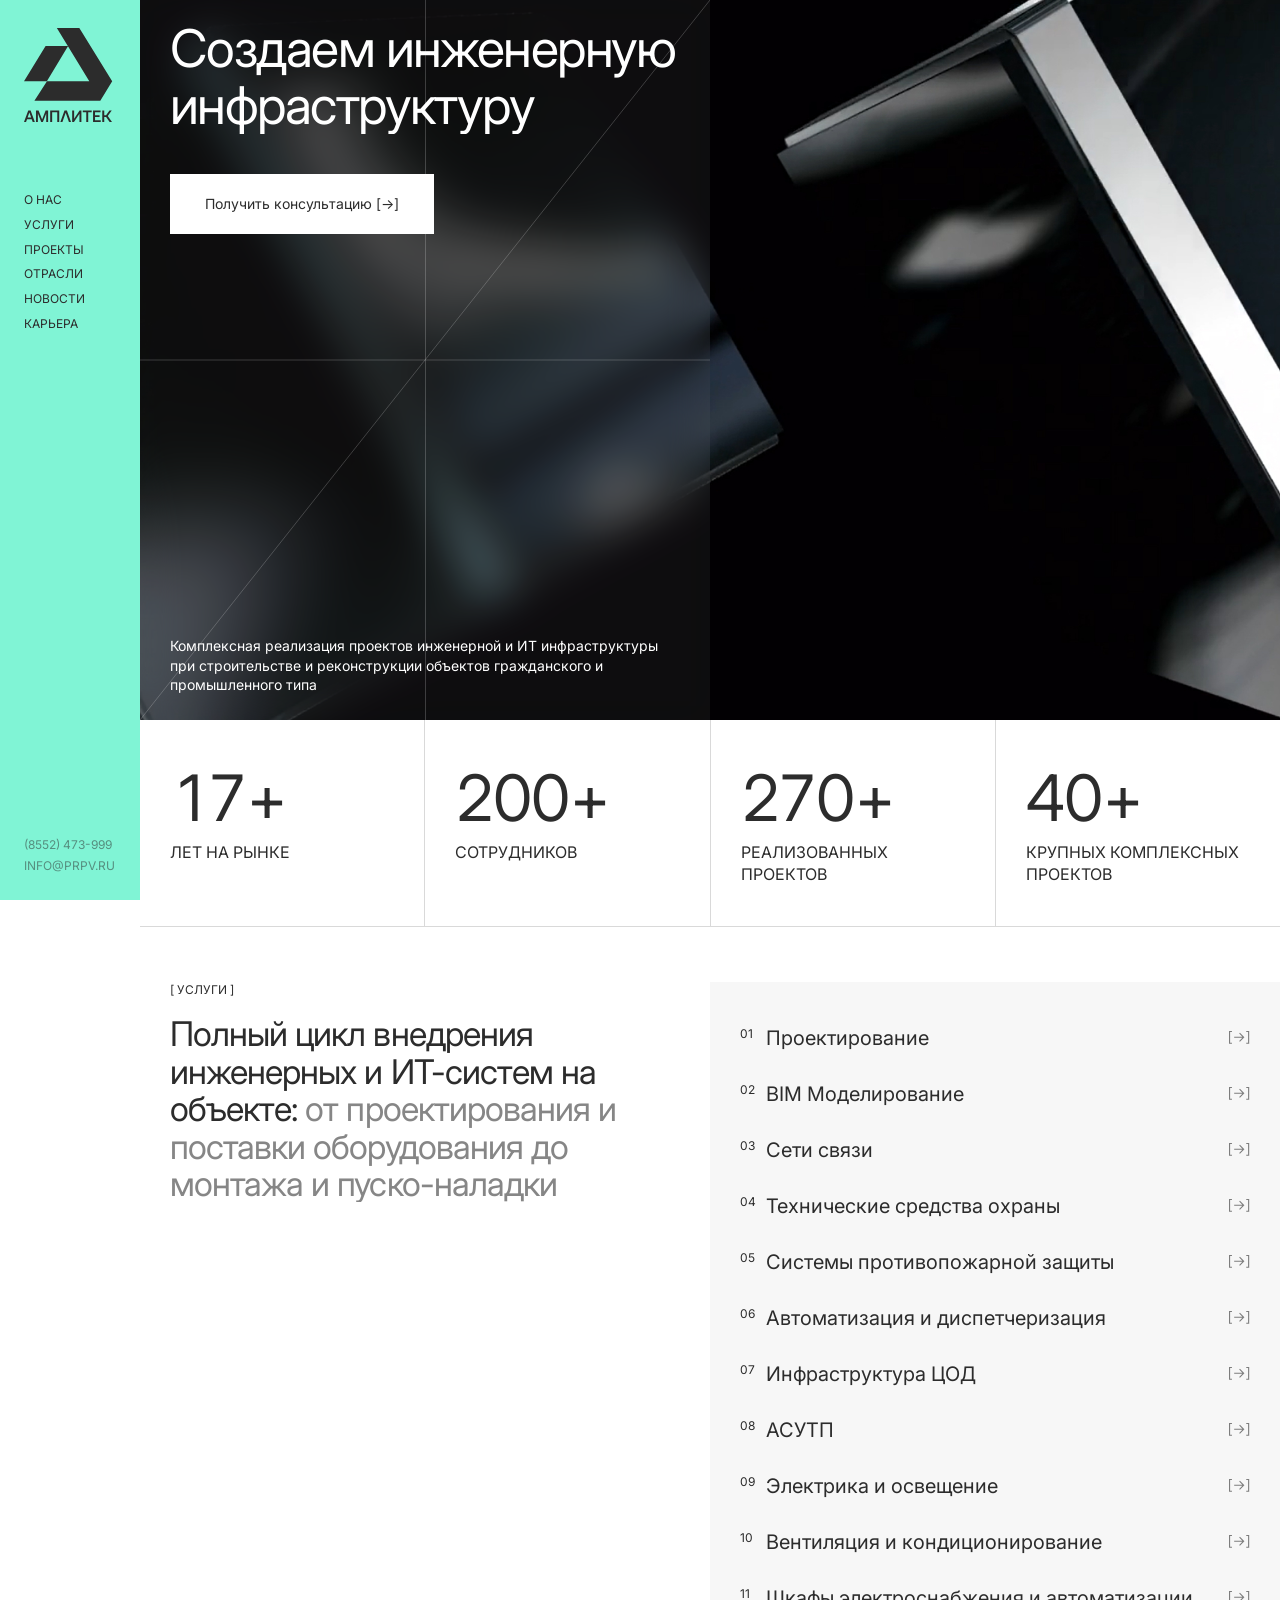
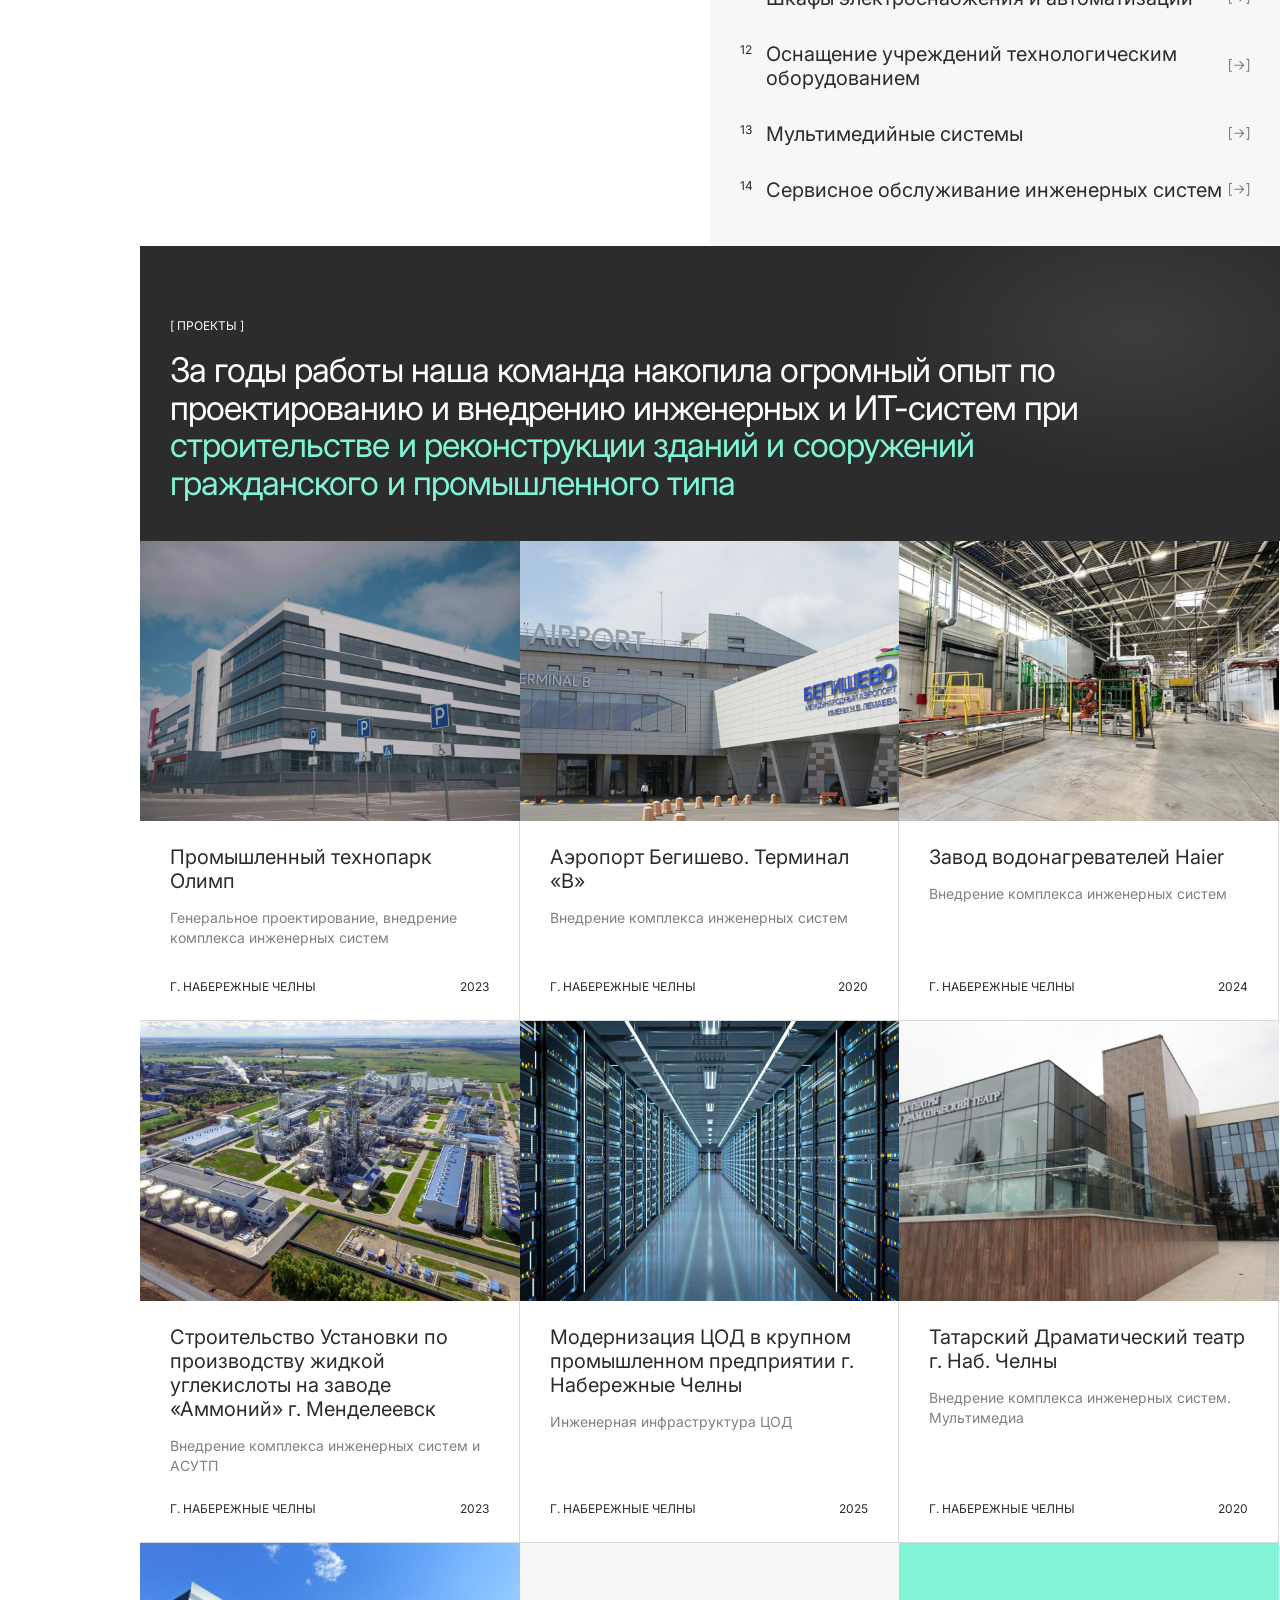
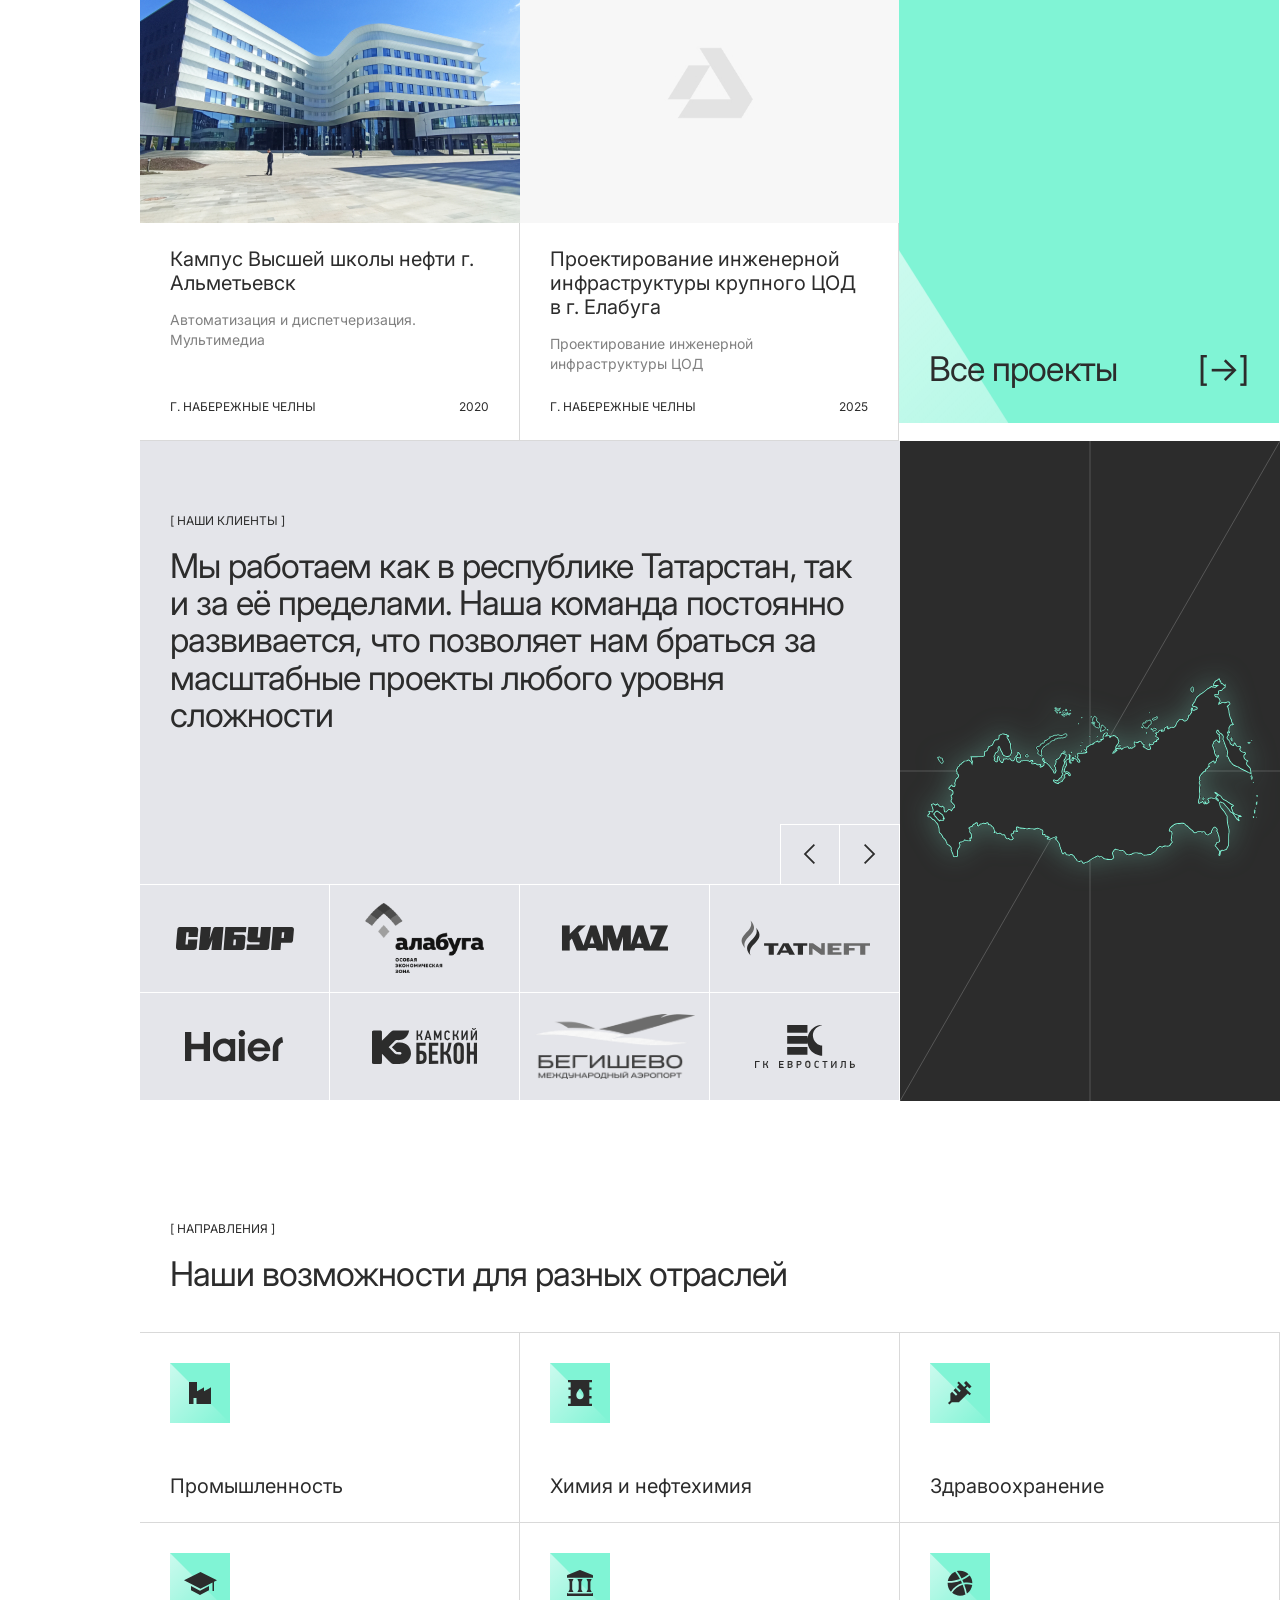
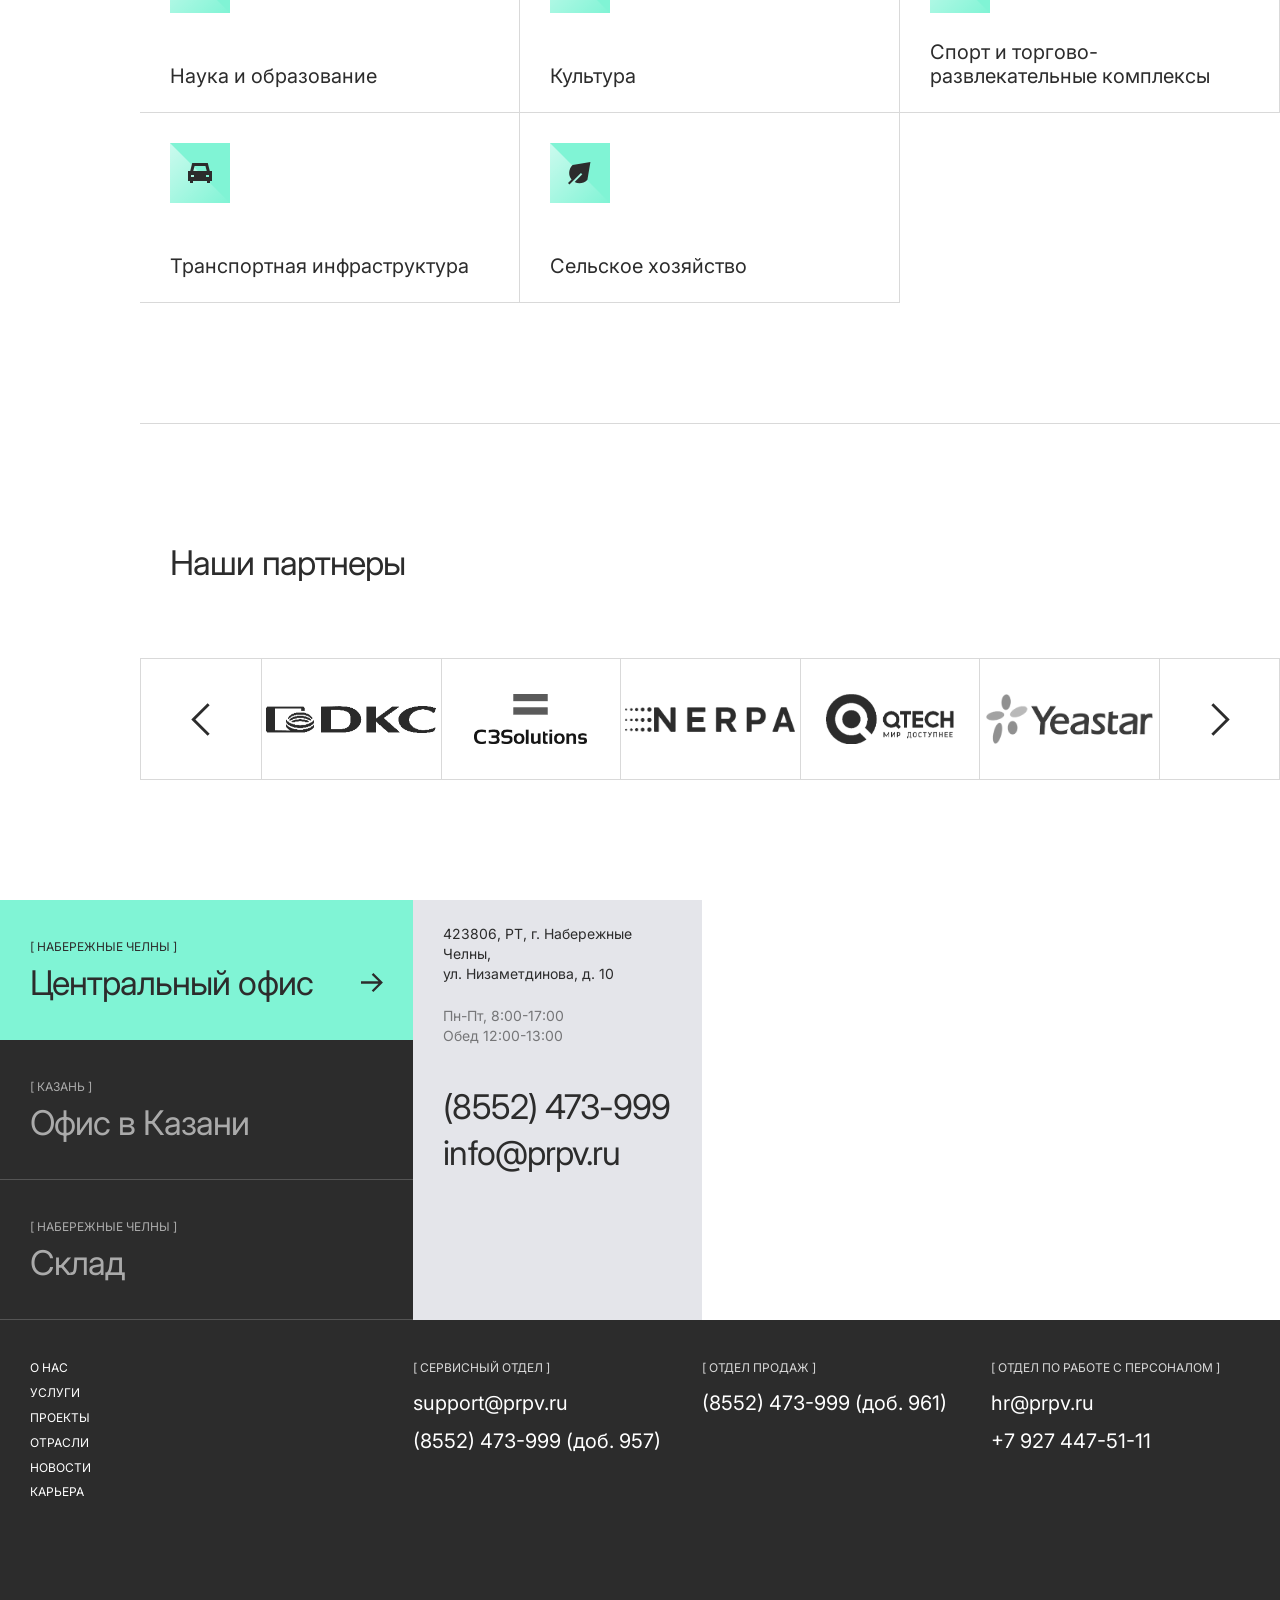
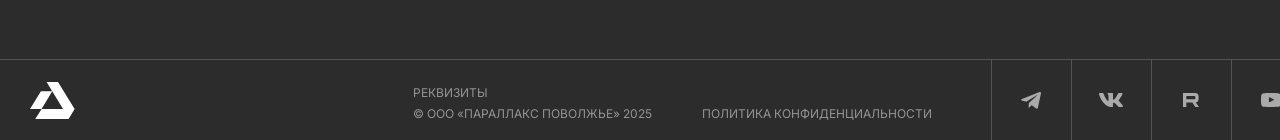
==== commit 53245493: "some updates" ====
--- a/index.html
+++ b/index.html
@@ -13,7 +13,7 @@
 		<link rel="stylesheet" href="css/swiper-bundle.min.css" />
 		<link rel="stylesheet" href="css/aos.css" />
 		<link rel="stylesheet" href="css/fancybox.css" />
-		<link rel="stylesheet" href="css/style.css?ver=sdfcxv" />
+		<link rel="stylesheet" href="css/style.css?ver=sdf2cxv" />
 	</head>
 	<body>
 		<!-- Mobile header bar -->
@@ -734,7 +734,7 @@
 			<!-- 7. PARTNERS -->
 			<section class="partners" id="partners">
 				<h2 class="partners__title reveal-text" duration="10s">Наши партнеры</h2>
-				<div class="partners__slider-wrap"  data-aos="fade-zoom-in" data-aos-delay="400">
+				<div class="partners__slider-wrap">
 					<button
 						class="partners__btn partners__btn--prev"
 						id="partnersPrev"
@@ -773,10 +773,10 @@
 							<div class="swiper-slide"><div class="partner-logo"><img src="img/partners/p14.png" alt="Партнер" /></div></div>
 							<div class="swiper-slide"><div class="partner-logo"><img src="img/partners/p15.png" alt="Партнер" /></div></div>
 							<div class="swiper-slide"><div class="partner-logo"><img src="img/partners/p16.png" alt="Партнер" /></div></div>
-							<div class="swiper-slide"><div class="partner-logo"><img src="img/partners/p17.png" alt="Партнер" /></div></div>
 							<div class="swiper-slide"><div class="partner-logo"><img src="img/partners/p18.png" alt="Партнер" /></div></div>
 							<div class="swiper-slide"><div class="partner-logo"><img src="img/partners/p19.png" alt="Партнер" /></div></div>
 							<div class="swiper-slide"><div class="partner-logo"><img src="img/partners/p20.png" alt="Партнер" /></div></div>
+							<div class="swiper-slide"><div class="partner-logo"><img src="img/partners/p21.png" alt="Партнер" /></div></div>
 						</div>
 					</div>
 					<button
@@ -1274,6 +1274,6 @@
 		<script src="js/imask.js"></script>
 		<script src="js/aos.js"></script>
 		<script src="js/swiper-bundle.min.js"></script>
-		<script src="js/app.js?ver=5xcv"></script>
+		<script src="js/app.js?ver=5x3465cv"></script>
 	</body>
 </html>
